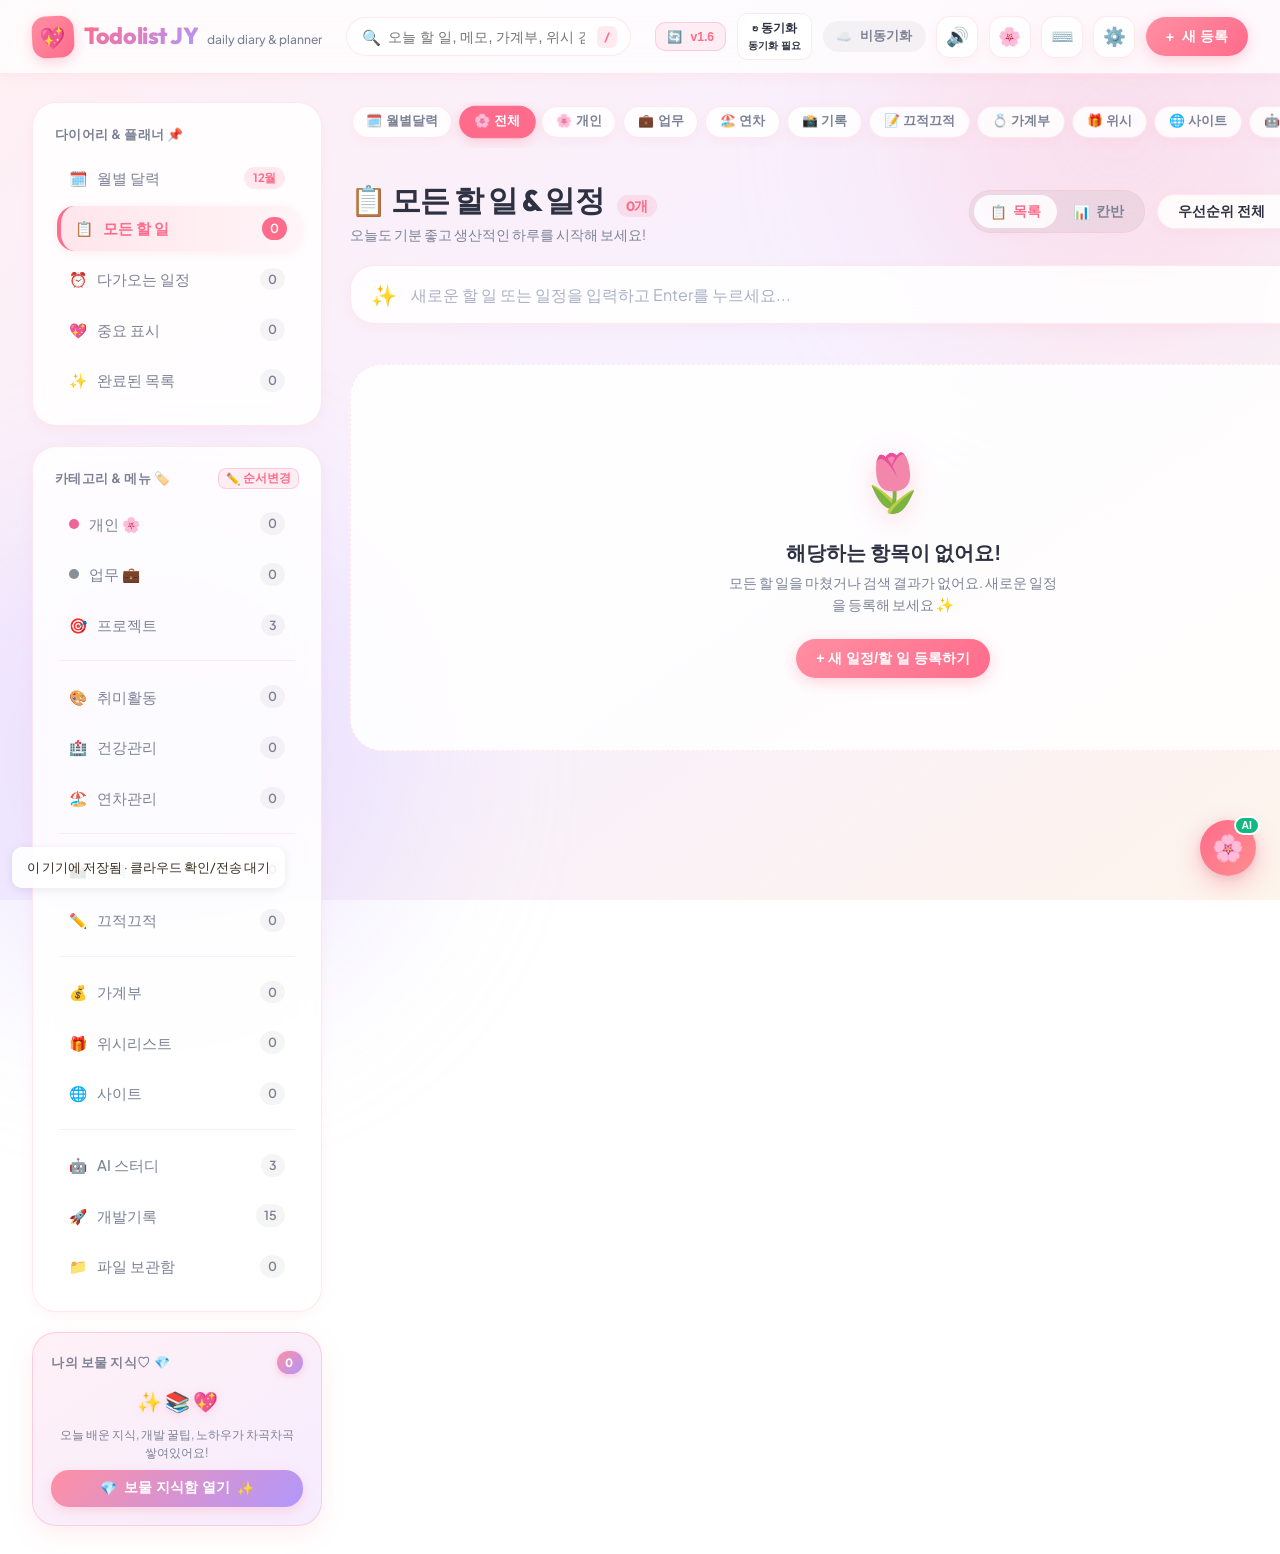
==== ToDoList.html @ dd7128df "feat: retain bounded private sync diagnostics" ====
<!DOCTYPE html>
<html lang="ko" data-theme="light">
<head>
  <meta charset="UTF-8">
  <meta name="viewport" content="width=device-width, initial-scale=1.0, maximum-scale=1.0, user-scalable=no, viewport-fit=cover">
  <meta name="apple-mobile-web-app-capable" content="yes">
  <meta name="apple-mobile-web-app-status-bar-style" content="default">
  <meta name="theme-color" content="#fff0f3">
  <!-- App Icons & PWA Manifest -->
  <link rel="manifest" href="manifest.json">
  <link rel="icon" type="image/svg+xml" href="favicon.svg">
  <link rel="apple-touch-icon" href="favicon.svg">
  <meta name="mobile-web-app-capable" content="yes">
  <meta name="description" content="Todolist JY - 아이폰 스타일의 아기자기하고 깔끔한 프리미엄 다이어리 플래너, 가계부, 위시리스트 & 끄적끄적 메모장">
  <title>Todolist JY 🌸 | 나만의 감성 다이어리 & 가계부 플래너</title>
  
  <!-- Cache Prevention Headers for Instant Mobile Updates -->
  <meta http-equiv="Cache-Control" content="no-cache, no-store, must-revalidate">
  <meta http-equiv="Pragma" content="no-cache">
  <meta http-equiv="Expires" content="0">

  <!-- CSS Stylesheets -->
  <link rel="stylesheet" href="css/style.css?v=20260916_mobile3">
  <link rel="stylesheet" href="css/animations.css?v=20260912_v152">

  <!-- Global Error Logger (스크립트 오류 실시간 화면 감지) -->
  <script>
    window.addEventListener('error', function(e) {
      if (!e || e.message === 'Script error.' || (!e.filename && !e.lineno)) return;
      console.error('Captured Script Error:', e);
      try {
        const box = document.getElementById('debug-error-banner') || (function() {
          const el = document.createElement('div');
          el.id = 'debug-error-banner';
          el.style.cssText = 'position:fixed; top:12px; left:50%; transform:translateX(-50%); background:#e03131; color:#fff; padding:12px 24px; border-radius:12px; z-index:999999; font-size:13px; font-weight:bold; box-shadow:0 8px 25px rgba(0,0,0,0.35); max-width:90vw; word-break:break-all; text-align:center; cursor:pointer;';
          (document.body || document.documentElement).appendChild(el);
          return el;
        })();
        const errMsg = (e.message || (e.error && e.error.message) || e.error || '스크립트 에러');
        const fileLine = (e.filename ? e.filename.split('/').pop() : '') + ':' + (e.lineno || 0);
        box.innerHTML = '⚠️ 스크립트 실행 오류: ' + errMsg + '<br><span style="font-size:11px; opacity:0.85;">(' + fileLine + ')</span>';
        box.onclick = function() {
          alert('에러 상세 정보:\n' + errMsg + '\n파일: ' + (e.filename || 'unknown') + '\n줄번호: ' + e.lineno + '\n스택:\n' + (e.error ? e.error.stack : 'No stack'));
        };
      } catch (err) {}
    });

    // Global Pre-loaded Navigation Handler Bridge
    window.selectCategoryFilter = function(filter, event) {
      if (event && typeof event.stopPropagation === 'function') event.stopPropagation();
      if (window._handleSelectFilter) {
        window._handleSelectFilter(filter);
      } else {
        window._pendingFilter = filter;
      }
    };
  </script>

  <!-- Canvas for Cute Confetti & Heart Particles -->
  <canvas id="confetti-canvas"></canvas>

  <div id="app-container">
    <!-- Top Navigation Header -->
    <header class="app-header">
      <div class="header-left">
        <a href="#" class="brand" title="Todolist JY - 클릭 시 모든 할 일로 이동">
          <div class="brand-icon">💖</div>
          <div>
            <span class="brand-name">Todolist JY</span>
            <span class="brand-tagline">daily diary & planner</span>
          </div>
        </a>
      </div>

      <div class="header-center">
        <div class="search-box">
          <span class="search-icon">🔍</span>
          <input type="text" id="search-input" class="search-input" placeholder="오늘 할 일, 메모, 가계부, 위시 검색... (단축키: /)" aria-label="검색창">
          <span class="search-badge">/</span>
        </div>
      </div>

      <div class="header-actions">
        <!-- Instant Reload Button for Mobile & PC Cache Refresh -->
        <button id="btn-force-reload" class="btn" style="padding: 0.42rem 0.7rem; font-size: 0.76rem; background: rgba(255, 107, 139, 0.1); color: var(--primary); font-weight: 800; cursor: pointer; border: 1px solid rgba(255, 107, 139, 0.25); border-radius: 10px;" title="최신 버전으로 즉시 새로고침 (v1.6)" onclick="window.location.reload(true);">
          <span>🔄</span>
          <span>v1.6</span>
        </button>

        <button type="button" id="btn-manual-sync" class="btn manual-sync-button" data-state="pending" aria-describedby="local-save-status" title="이 기기의 최신 저장 데이터를 Firebase에 동기화">
          <span>↻ 동기화</span>
          <span id="manual-sync-state" role="status" aria-live="polite">동기화 필요</span>
        </button>

        <!-- Cloud Sync Status Badge (동기화 / 비동기화) -->
        <button id="btn-cloud-status" class="btn" style="padding: 0.45rem 0.85rem; font-size: 0.8rem; background: rgba(0,0,0,0.04); color: var(--text-muted); cursor: pointer;" title="클라우드 동기화 설정" onclick="if(window.openCloudModal){window.openCloudModal();}else{const m=document.getElementById('cloud-modal');if(m){m.style.display='flex';m.style.opacity='1';m.style.visibility='visible';m.classList.add('active');}}">
          <span id="cloud-status-icon">☁️</span>
          <span id="cloud-status-text">비동기화</span>
        </button>
        <button id="btn-sound-toggle" class="btn-icon" title="효과음 켜기/끄기" aria-label="사운드 토글">
          <span class="icon">🔊</span>
        </button>
        <button id="btn-theme-toggle" class="btn-icon" title="테마 전환 (단축키: T)" aria-label="테마 전환">
          <span id="theme-toggle-icon" class="icon">🌸</span>
        </button>
        <button id="btn-shortcuts-modal" class="btn-icon" title="단축키 안내 (단축키: ?)" aria-label="단축키">
          <span class="icon">⌨️</span>
        </button>
        <button id="btn-settings-modal" class="btn-icon" title="백업 및 설정" aria-label="설정">
          <span class="icon">⚙️</span>
        </button>
        <button id="btn-open-task-modal" class="btn btn-primary" title="새로운 할 일 등록 (단축키: N)">
          <span>+</span>
          <span>새 등록</span>
        </button>
      </div>
    </header>

    <!-- Main Workspace Layout -->
    <div class="main-wrapper">
      <!-- Left Sidebar (Desktop View) -->
      <aside class="sidebar">
        <!-- Main Navigation Filters -->
        <div class="sidebar-card">
          <div class="sidebar-title">다이어리 & 플래너 📌</div>
          <ul class="nav-list" id="main-nav-list">
            <li class="nav-item nav-item-calendar" data-filter="calendar-month" id="nav-filter-calendar-month" onclick="window.selectCategoryFilter('calendar-month')" title="실시간 오늘 기준 월별 달력 (반차/휴가 개나리색 표시)">
              <div class="nav-item-left">
                <span>🗓️</span>
                <span>월별 달력</span>
              </div>
              <span class="nav-pill-badge">9월</span>
            </li>
            <li class="nav-item active" data-filter="all" id="nav-filter-all" onclick="window.selectCategoryFilter('all')">
              <div class="nav-item-left">
                <span>📋</span>
                <span>모든 할 일</span>
              </div>
              <span class="nav-count" id="nav-count-all">0</span>
            </li>
            <li class="nav-item" data-filter="upcoming" id="nav-filter-upcoming" onclick="window.selectCategoryFilter('upcoming')">
              <div class="nav-item-left">
                <span>⏰</span>
                <span>다가오는 일정</span>
              </div>
              <span class="nav-count" id="nav-count-upcoming">0</span>
            </li>
            <li class="nav-item" data-filter="pinned" id="nav-filter-pinned" onclick="window.selectCategoryFilter('pinned')">
              <div class="nav-item-left">
                <span>💖</span>
                <span>중요 표시</span>
              </div>
              <span class="nav-count" id="nav-count-pinned">0</span>
            </li>
            <li class="nav-item" data-filter="completed" id="nav-filter-completed" onclick="window.selectCategoryFilter('completed')">
              <div class="nav-item-left">
                <span>✨</span>
                <span>완료된 목록</span>
              </div>
              <span class="nav-count" id="nav-count-completed">0</span>
            </li>
          </ul>
        </div>

        <!-- Category & Feature Menu Navigation (Reorder Mode Support) -->
        <div class="sidebar-card">
          <div class="sidebar-title" style="display: flex; align-items: center; justify-content: space-between;">
            <span>카테고리 & 메뉴 🏷️</span>
            <button type="button" id="btn-toggle-reorder-menu" class="sidebar-reorder-btn" style="background: rgba(255, 107, 139, 0.1); color: var(--primary); border: 1px solid rgba(255, 107, 139, 0.25); border-radius: 8px; font-size: 0.72rem; font-weight: 800; padding: 2px 7px; cursor: pointer; display: flex; align-items: center; gap: 3px;" title="카테고리 메뉴 및 구분선 순서 변경">
              <span id="reorder-btn-icon">✏️</span>
              <span id="reorder-btn-text">순서변경</span>
            </button>
          </div>
          <ul class="nav-list" id="category-nav-list">
            <!-- Dynamically populated all categories, feature menus & dividers -->
          </ul>
        </div>

        <!-- My Treasure Vault (나의 보물 지식♡) -->
        <div class="sidebar-card treasure-card" id="sidebar-treasure-card" title="오늘 배운 지식 & 꿀팁 보물함 열기 ✨">
          <div class="sidebar-title" style="display: flex; align-items: center; justify-content: space-between;">
            <span>나의 보물 지식♡ 💎</span>
            <span class="treasure-count-badge" id="nav-count-treasure">5</span>
          </div>
          <div class="treasure-card-body">
            <div class="treasure-sparkle-icon">✨ 📚 💖</div>
            <p class="treasure-desc">오늘 배운 지식, 개발 꿀팁, 노하우가 차곡차곡 쌓여있어요!</p>
            <button type="button" class="btn-treasure-open" id="btn-open-treasure">
              <span>💎</span>
              <span>보물 지식함 열기</span>
              <span>✨</span>
            </button>
          </div>
        </div>

      </aside>

      <!-- Center Main Content Area -->
      <main class="content-area">
        
        <!-- SECTION 0: Locked Privacy Screen (Shown when not synced / logged out) -->
        <div id="locked-privacy-screen" class="locked-privacy-screen" style="display: none;">
          <div class="locked-icon-bubble">🔐</div>
          <h2 class="locked-title">Todolist JY 프라이버시 보호 중 🌸</h2>
          <p class="locked-desc">
            개인정보 및 보안을 위해 내용이 안전하게 잠겨 있습니다.<br>
            2단계 보안 로그인 시 내 모든 할 일, 달력, 끄적끄적 메모, 가계부, 위시리스트가 나타납니다.
          </p>
          <button type="button" id="btn-locked-login" class="locked-btn-login">
            🔐 2단계 보안 로그인하기 ✨
          </button>
        </div>

        <!-- Mobile Horizontal Scrollable Category Pills -->
        <div class="mobile-category-bar" id="mobile-category-bar">
          <button type="button" class="mobile-cat-pill" data-filter="calendar-month" onclick="window.selectCategoryFilter('calendar-month')">🗓️ 월별달력</button>
          <button type="button" class="mobile-cat-pill active" data-filter="all" onclick="window.selectCategoryFilter('all')">🌸 전체</button>
          <button type="button" class="mobile-cat-pill" data-filter="personal" onclick="window.selectCategoryFilter('personal')">🌸 개인</button>
          <button type="button" class="mobile-cat-pill" data-filter="work" onclick="window.selectCategoryFilter('work')">💼 업무</button>
          <button type="button" class="mobile-cat-pill" data-filter="vacation" onclick="window.selectCategoryFilter('vacation')">🏖️ 연차</button>
          <button type="button" class="mobile-cat-pill" data-filter="photos" onclick="window.selectCategoryFilter('photos')">📸 기록</button>
          <button type="button" class="mobile-cat-pill" data-filter="notes" onclick="window.selectCategoryFilter('notes')">📝 끄적끄적</button>
          <button type="button" class="mobile-cat-pill" data-filter="ledger" onclick="window.selectCategoryFilter('ledger')">💍 가계부</button>
          <button type="button" class="mobile-cat-pill" data-filter="wishlist" onclick="window.selectCategoryFilter('wishlist')">🎁 위시</button>
          <button type="button" class="mobile-cat-pill" data-filter="sites" onclick="window.selectCategoryFilter('sites')">🌐 사이트</button>
          <button type="button" class="mobile-cat-pill" data-filter="aistudy" onclick="window.selectCategoryFilter('aistudy')">🤖 AI 스터디</button>
          <button type="button" class="mobile-cat-pill" data-filter="pinned" onclick="window.selectCategoryFilter('pinned')">💖 중요</button>
        </div>

        <!-- ===================================================================
             LOCKED PRIVACY SCREEN (동기화 로그인 시에만 잠금 해제되는 비밀 화면)
             =================================================================== -->
        <div id="locked-privacy-screen" class="locked-screen-card" style="display: none;">
          <div class="locked-icon-bubble">🔒</div>
          <h2 class="locked-title">나만의 비밀 다이어리 & 플래너 🌸</h2>
          <p class="locked-desc">
            이 다이어리는 <strong>2단계 보안 실시간 동기화(로그인)</strong>로 안전하게 보호되고 있어요.<br>
            스마트폰과 PC 어디서든 나만의 아이디와 비밀번호로 로그인하여 잠금을 해제해 보세요 ✨
          </p>
          <button type="button" id="btn-locked-login" class="btn btn-primary locked-btn-login">
            <span>🔐</span>
            <span>동기화 로그인 / 잠금 해제 💖</span>
          </button>
        </div>

        <!-- ===================================================================
             SECTION 1: Normal Tasks View (List & Kanban)
             =================================================================== -->
        <div id="tasks-view-container" style="display: flex; flex-direction: column; gap: 1.25rem;">
          <!-- Top Title & Toolbar -->
          <div class="dashboard-header">
            <div class="view-heading">
              <h1 id="view-title">모든 할 일 🌸</h1>
              <p>오늘도 기분 좋고 생산적인 하루를 시작해 보세요!</p>
            </div>

            <div class="toolbar">
              <!-- iOS Segmented Control -->
              <div class="segmented-control" role="group" aria-label="보기 모드">
                <button id="btn-view-list" class="segmented-btn active" title="목록 뷰 (단축키: 1)">
                  <span>📋</span>
                  <span>목록</span>
                </button>
                <button id="btn-view-kanban" class="segmented-btn" title="칸반 보드 뷰 (단축키: 2)">
                  <span>📊</span>
                  <span>칸반</span>
                </button>
              </div>

              <!-- Priority Filter -->
              <select id="priority-filter-select" class="select-dropdown" aria-label="우선순위 필터">
                <option value="all">우선순위 전체</option>
                <option value="high">중요 ⭐</option>
                <option value="medium">보통 🌸</option>
              </select>

              <!-- Sorting Dropdown -->
              <select id="sort-select" class="select-dropdown" aria-label="정렬 기준">
                <option value="dueDate">마감일순</option>
                <option value="priority">우선순위순</option>
                <option value="createdAt">최신 등록순</option>
                <option value="title">가나다순</option>
              </select>
            </div>
          </div>

          <!-- Quick Add Task Bar -->
          <form id="quick-add-form" class="quick-add-card" onsubmit="return false;">
            <span class="quick-add-icon">✨</span>
            <input type="text" id="quick-add-input" class="quick-add-input" placeholder="새로운 할 일 또는 일정을 입력하고 Enter를 누르세요..." autocomplete="off">
            <button type="button" id="quick-add-submit-btn" class="quick-add-btn">
              추가
            </button>
          </form>

          <!-- Tasks List View Container -->
          <div id="tasks-list-container" class="tasks-container">
            <!-- Dynamically populated task cards -->
          </div>

          <!-- Kanban Board View Container -->
          <div id="kanban-board-container" class="kanban-board" style="display: none;">
            <div class="kanban-column" data-status="todo">
              <div class="kanban-column-header">
                <div class="kanban-column-title">
                  <span>⏳</span>
                  <span>할 일 (To Do)</span>
                </div>
                <span class="kanban-column-badge" id="badge-count-todo">0</span>
              </div>
              <div class="kanban-tasks-list" id="kanban-col-todo"></div>
            </div>

            <div class="kanban-column" data-status="in-progress">
              <div class="kanban-column-header">
                <div class="kanban-column-title">
                  <span>🎀</span>
                  <span>진행 중 (In Progress)</span>
                </div>
                <span class="kanban-column-badge" id="badge-count-inprogress">0</span>
              </div>
              <div class="kanban-tasks-list" id="kanban-col-inprogress"></div>
            </div>

            <div class="kanban-column" data-status="completed">
              <div class="kanban-column-header">
                <div class="kanban-column-title">
                  <span>💖</span>
                  <span>완료됨 (Done)</span>
                </div>
                <span class="kanban-column-badge" id="badge-count-completed">0</span>
              </div>
              <div class="kanban-tasks-list" id="kanban-col-completed"></div>
            </div>
          </div>

          <!-- Tasks Empty State -->
          <div id="empty-state" class="empty-state" style="display: none;">
            <div class="empty-state-icon">🌷</div>
            <h3>해당하는 항목이 없어요!</h3>
            <p>모든 할 일을 마쳤거나 검색 결과가 없어요. 새로운 일정을 등록해 보세요 ✨</p>
            <button class="btn btn-primary" onclick="document.getElementById('btn-open-task-modal').click()">
              + 새 일정/할 일 등록하기
            </button>
          </div>
        </div>

        <!-- ===================================================================
             SECTION 2: Monthly Calendar View (월별 달력)
             =================================================================== -->
        <div id="calendar-month-view-container" class="calendar-view-container" style="display: none; flex-direction: column; gap: 1.25rem;">
          <div class="dashboard-header">
            <div class="view-heading">
              <h1 id="month-cal-header-title">🗓️ 2026년 8월 달력 플래너</h1>
              <p>한 달간의 할 일, 일정 및 반차/휴가(개나리색 🌼)를 한눈에 확인하세요 🌸</p>
            </div>
            
            <div class="calendar-nav-controls">
              <button type="button" class="btn btn-cal-nav" id="btn-month-prev" title="이전 달">◀ 이전 달</button>
              <button type="button" class="btn btn-cal-today" id="btn-month-today" title="오늘 날짜(2026.08.25)로 이동">오늘 (2026.08.25)</button>
              <button type="button" class="btn btn-cal-nav" id="btn-month-next" title="다음 달">다음 달 ▶</button>
            </div>
          </div>

          <!-- Month Summary Stats Banner -->
          <div class="cal-month-stats-banner">
            <div class="cal-stat-item">
              <span class="cal-stat-label">이달의 총 일정/할일</span>
              <span class="cal-stat-num" id="cal-stat-total">0개</span>
            </div>
            <div class="cal-stat-item">
              <span class="cal-stat-label">달성 완료</span>
              <span class="cal-stat-num cal-stat-completed" id="cal-stat-completed">0개</span>
            </div>
            <div class="cal-stat-item">
              <span class="cal-stat-label">🌴 연차사용</span>
              <span class="cal-stat-num cal-stat-vacation" id="cal-stat-vacation" style="color: #f59f00;">0.0일</span>
            </div>
            <div class="cal-stat-item">
              <span class="cal-stat-label">이달의 달성률</span>
              <span class="cal-stat-num cal-stat-rate" id="cal-stat-rate">0%</span>
            </div>
          </div>

          <!-- Month Calendar Card (Fixed column width, ellipsis for overflow) -->
          <div class="calendar-card">
            <!-- Weekday Names Header -->
            <div class="cal-weekdays-grid">
              <div class="cal-weekday sun">일 (Sun)</div>
              <div class="cal-weekday">월 (Mon)</div>
              <div class="cal-weekday">화 (Tue)</div>
              <div class="cal-weekday">수 (Wed)</div>
              <div class="cal-weekday">목 (Thu)</div>
              <div class="cal-weekday">금 (Fri)</div>
              <div class="cal-weekday sat">토 (Sat)</div>
            </div>

            <!-- Month Days Grid -->
            <div class="cal-days-grid" id="month-days-grid">
              <!-- Dynamically populated day cells with fixed width -->
            </div>
          </div>

          <!-- Selected Day Detail View Panel -->
          <div class="cal-selected-day-panel" id="cal-selected-day-panel">
            <div class="cal-selected-header">
              <div class="cal-selected-title-group">
                <span class="cal-selected-badge">선택된 날짜</span>
                <h3 id="cal-selected-day-title">2026년 8월 25일 (화) 일정 목록</h3>
              </div>
              <button type="button" class="btn btn-primary" id="btn-cal-add-for-day" style="font-size: 0.82rem; padding: 0.45rem 1rem;">
                <span>+</span> 이 날짜에 새 일정/할 일 추가
              </button>
            </div>
            <div class="cal-selected-tasks-list" id="cal-selected-tasks-list">
              <!-- Dynamically populated task list for selected date -->
            </div>
          </div>
        </div>

        <!-- ===================================================================
             SECTION 3: Weekly Calendar View (가로형 슬림 주간 다이어리 플래너)
             =================================================================== -->
        <div id="calendar-week-view-container" class="calendar-view-container" style="display: none; flex-direction: column; gap: 1.25rem;">
          <div class="dashboard-header">
            <div class="view-heading">
              <h1 id="week-cal-header-title">📅 가로형 주간 다이어리 플래너</h1>
              <p>이번 주 7일간의 할 일과 일정을 가로형 타임라인으로 한눈에 쏙 확인하세요 ✨</p>
            </div>

            <div class="calendar-nav-controls">
              <button type="button" class="btn btn-cal-nav" id="btn-week-prev" title="이전 주">◀ 이전 주</button>
              <button type="button" class="btn btn-cal-today" id="btn-week-today" title="이번 주로 이동">이번 주 (오늘)</button>
              <button type="button" class="btn btn-cal-nav" id="btn-week-next" title="다음 주">다음 주 ▶</button>
            </div>
          </div>

          <!-- Weekly Horizontal Rows Container -->
          <div class="weekly-horizontal-container" id="weekly-board-grid">
            <!-- Dynamically populated 7 horizontal day rows -->
          </div>
        </div>

        <!-- ===================================================================
             SECTION 2.3: 🎯 프로젝트 & 인생 로드맵 (Life Projects & Milestones) View
             =================================================================== -->
        <div id="project-view-container" style="display: none; flex-direction: column; gap: 1.35rem;">
          <div class="dashboard-header">
            <div class="view-heading">
              <h1>🎯 인생 프로젝트 & 마일스톤 (Life Roadmap)</h1>
              <p>왕숙 아파트 입주, 시험관 준비 등 내 인생의 소중한 대형 프로젝트를 단계별로 실천하세요 🔑🌱✨</p>
            </div>
            <div style="display: flex; gap: 0.5rem; flex-wrap: wrap;">
              <button type="button" id="btn-open-add-project" class="btn btn-primary" style="padding: 0.55rem 1.15rem;">
                <span>+</span>
                <span>새 프로젝트 생성 🎯</span>
              </button>
            </div>
          </div>

          <!-- Project Select / Tabs Bar -->
          <div class="project-tabs-bar" id="project-tabs-container">
            <!-- Dynamically rendered project tabs (왕숙 아파트 입주, 시험관 준비 등) -->
          </div>

          <!-- Active Project Main Roadmap Dashboard -->
          <div id="project-detail-dashboard">
            <!-- Dynamically rendered: Project Banner, Progress Bar, D-Day, and Milestones Roadmap -->
          </div>

          <!-- Empty State -->
          <div id="project-empty-state" class="empty-state" style="display: none;">
            <div class="empty-state-icon">🎯</div>
            <h3>등록된 프로젝트가 아직 없어요</h3>
            <p>내 집 마련, 시험관 아기, 커리어 목표 등 가슴 뛰는 큰 계획을 프로젝트로 등록해 보세요 ✨</p>
            <button type="button" class="btn btn-primary" id="btn-empty-add-project">
              + 첫 프로젝트 시작하기
            </button>
          </div>
        </div>

        <!-- ===================================================================
             SECTION 2.5: 🎨 취미활동 (Hobby & Life Activity Journal) View
             =================================================================== -->
        <div id="hobby-view-container" style="display: none; flex-direction: column; gap: 1.35rem;">
          <div class="dashboard-header">
            <div class="view-heading">
              <h1>🎨 취미활동 (Hobby & Activity Journal)</h1>
              <p>운동, 피아노, 그림, 독서 등 나의 소중한 취미와 열정의 기록을 남겨보세요 🏃🎹🎨</p>
            </div>
            <div style="display: flex; gap: 0.5rem; flex-wrap: wrap;">
              <button type="button" id="btn-open-add-hobby-folder" class="btn" style="background: rgba(0,0,0,0.05); color: var(--text-main); font-size: 0.82rem; padding: 0.5rem 0.85rem;" title="새 취미 폴더 추가">
                <span>📁 + 새 폴더 추가</span>
              </button>
              <button type="button" id="btn-open-add-hobby-note" class="btn btn-primary" style="padding: 0.55rem 1.15rem;">
                <span>+</span>
                <span>취미 기록 작성 💖</span>
              </button>
            </div>
          </div>

          <!-- Hobby Folders Tabs Bar -->
          <div class="hobby-folders-bar" style="display: flex; gap: 0.4rem; overflow-x: auto; padding: 0.4rem 0.2rem; -webkit-overflow-scrolling: touch; scrollbar-width: none;" id="hobby-folder-tabs">
            <!-- Dynamically rendered folder tabs (전체보기, 운동, 피아노, 그림, 독서 등...) -->
          </div>

          <!-- Hobby Summary Info Bar -->
          <div id="hobby-summary-bar" style="background: linear-gradient(135deg, rgba(255, 107, 139, 0.08), rgba(255, 159, 67, 0.08)); border: 1px solid rgba(255, 107, 139, 0.2); border-radius: 12px; padding: 0.65rem 1rem; display: flex; align-items: center; justify-content: space-between; flex-wrap: wrap; gap: 0.5rem;">
            <div style="display: flex; align-items: center; gap: 0.5rem;">
              <span id="hobby-cur-folder-badge" style="font-size: 0.82rem; font-weight: 800; color: #fff; background: var(--primary); padding: 3px 9px; border-radius: 6px;">전체보기</span>
              <span id="hobby-cur-folder-desc" style="font-size: 0.85rem; font-weight: 700; color: var(--text-main);">총 0개의 취미 기록 일지가 보관 중입니다.</span>
            </div>
            <span id="hobby-notes-count-badge" style="font-size: 0.78rem; color: var(--text-muted); font-weight: 700;">총 0건</span>
          </div>

          <!-- Large Hobby Notes Grid -->
          <div class="hobby-notes-grid" id="hobby-notes-grid-container">
            <!-- Dynamically populated large hobby note cards -->
          </div>

          <!-- Hobby Empty State -->
          <div id="hobby-empty-state" class="empty-state" style="display: none; padding: 3rem 1rem;">
            <div class="empty-state-icon">🎨</div>
            <h3>아직 작성된 취미 활동 기록이 없어요</h3>
            <p>오늘의 운동 루틴, 피아노 연습곡, 완성한 그림, 읽은 책 등 멋진 기록을 남겨보세요 💖</p>
            <button type="button" class="btn btn-primary" id="btn-hobby-empty-add">+ 첫 취미 기록 작성하기 💖</button>
          </div>
        </div>

        <!-- ===================================================================
             SECTION 2.8: 🏥 건강관리 (Health Manager & Folder Notes) View
             =================================================================== -->
        <div id="health-view-container" style="display: none; flex-direction: column; gap: 1.35rem;">
          <div class="dashboard-header">
            <div class="view-heading">
              <h1>🏥 건강관리 (Health Manager)</h1>
              <p>산부인과, 치아, 수술계획 등 소중한 건강 기록과 진료 메모를 꼼꼼하게 관리하세요 🩺💖</p>
            </div>
            <div style="display: flex; gap: 0.5rem; flex-wrap: wrap;">
              <button type="button" id="btn-open-add-health-folder" class="btn" style="background: rgba(0,0,0,0.05); color: var(--text-main); font-size: 0.82rem; padding: 0.5rem 0.85rem;" title="새 폴더(카테고리) 추가">
                <span>📁 + 새 폴더 추가</span>
              </button>
              <button type="button" id="btn-open-add-health-note" class="btn btn-primary" style="padding: 0.55rem 1.15rem;">
                <span>+</span>
                <span>건강 메모 작성 💖</span>
              </button>
            </div>
          </div>

          <!-- Health Folders Tabs Bar -->
          <div class="health-folders-bar" style="display: flex; gap: 0.4rem; overflow-x: auto; padding: 0.4rem 0.2rem; -webkit-overflow-scrolling: touch; scrollbar-width: none;" id="health-folder-tabs">
            <!-- Dynamically rendered folder tabs (전체보기, 산부인과, 치아, 수술계획, 기타...) -->
          </div>

          <!-- Health Summary Info Bar -->
          <div id="health-summary-bar" style="background: linear-gradient(135deg, rgba(255, 107, 139, 0.08), rgba(112, 72, 232, 0.08)); border: 1px solid rgba(255, 107, 139, 0.2); border-radius: 12px; padding: 0.65rem 1rem; display: flex; align-items: center; justify-content: space-between; flex-wrap: wrap; gap: 0.5rem;">
            <div style="display: flex; align-items: center; gap: 0.5rem;">
              <span id="health-cur-folder-badge" style="font-size: 0.82rem; font-weight: 800; color: #fff; background: var(--primary); padding: 3px 9px; border-radius: 6px;">전체보기</span>
              <span id="health-cur-folder-desc" style="font-size: 0.85rem; font-weight: 700; color: var(--text-main);">총 0개의 건강 기록 메모가 보관 중입니다.</span>
            </div>
            <span id="health-notes-count-badge" style="font-size: 0.78rem; color: var(--text-muted); font-weight: 700;">총 0건</span>
          </div>

          <!-- Large Health Notes Grid -->
          <div class="health-notes-grid" id="health-notes-grid-container">
            <!-- Dynamically populated large health note cards -->
          </div>

          <!-- Health Empty State -->
          <div id="health-empty-state" class="empty-state" style="display: none; padding: 3rem 1rem;">
            <div class="empty-state-icon">🏥</div>
            <h3>아직 작성된 건강 메모가 없어요</h3>
            <p>산부인과 검진, 치과 진료, 수술 계획 등 소중한 건강 메모를 등록해 보세요 💖</p>
            <button type="button" class="btn btn-primary" id="btn-health-empty-add">+ 첫 건강 메모 작성하기 💖</button>
          </div>
        </div>

        <!-- ===================================================================
             SECTION 3.0: 🏖️ 연차관리 (Vacation Manager) View
             =================================================================== -->
        <div id="vacation-view-container" style="display: none; flex-direction: column; gap: 1.35rem;">
          <div class="dashboard-header">
            <div class="view-heading">
              <h1>🏖️ 연차관리 (Vacation Manager)</h1>
              <p>회사에서 발생한 연차와 사용한 반차/연차를 체계적으로 관리하세요 🌸</p>
            </div>
            <div style="display: flex; gap: 0.5rem;">
              <button type="button" id="btn-open-set-total-vacation" class="btn" style="background: rgba(0,0,0,0.05); color: var(--text-main); font-size: 0.82rem; padding: 0.5rem 0.85rem;" title="총 발생 연차 일수 설정">
                <span>⚙️ 총 연차 설정</span>
              </button>
              <button type="button" id="btn-open-add-vacation-modal" class="btn btn-primary" style="padding: 0.55rem 1.15rem;">
                <span>+</span>
                <span>연차/반차 등록 💖</span>
              </button>
            </div>
          </div>

          <!-- Vacation Dashboard Hero Card -->
          <div class="vacation-hero-card">
            <div style="display: flex; justify-content: space-between; align-items: center;">
              <h3 style="margin: 0; font-size: 1.1rem; font-weight: 800; color: var(--text-main); display: flex; align-items: center; gap: 0.4rem;">
                <span>🌴 나의 2026년 연차 사용 현황</span>
              </h3>
              <span id="vacation-year-badge" style="font-size: 0.76rem; font-weight: 800; color: var(--primary); background: rgba(255,107,139,0.12); padding: 3px 8px; border-radius: 6px;">2026 기준</span>
            </div>

            <div class="vacation-stats-grid" style="grid-template-columns: repeat(auto-fit, minmax(130px, 1fr));">
              <div class="vacation-stat-box clickable-vstat-box active" data-vtype-filter="all" title="클릭하여 전체 연차/휴가 내역 보기">
                <div class="vacation-stat-title">
                  <span>총 발생 연차</span>
                  <span>🎯</span>
                </div>
                <div class="vacation-stat-num highlight-primary" id="vacation-stat-total">15.0<span style="font-size: 0.95rem; font-weight: 700; color: var(--text-muted); margin-left: 2px;">일</span></div>
              </div>

              <div class="vacation-stat-box clickable-vstat-box" data-vtype-filter="used" title="클릭하여 사용한 연차/반차 내역만 보기">
                <div class="vacation-stat-title">
                  <span>사용한 연차</span>
                  <span>🌿</span>
                </div>
                <div class="vacation-stat-num highlight-used" id="vacation-stat-used">0.0<span style="font-size: 0.95rem; font-weight: 700; color: var(--text-muted); margin-left: 2px;">일</span></div>
              </div>

              <div class="vacation-stat-box clickable-vstat-box" data-vtype-filter="remain" title="남은 연차 일수">
                <div class="vacation-stat-title">
                  <span>남은 연차 (잔여)</span>
                  <span>🌸</span>
                </div>
                <div class="vacation-stat-num highlight-remain" id="vacation-stat-remain">15.0<span style="font-size: 0.95rem; font-weight: 700; color: var(--text-muted); margin-left: 2px;">일</span></div>
              </div>

              <div class="vacation-stat-box clickable-vstat-box" data-vtype-filter="holiday" style="background: rgba(32, 201, 151, 0.08); border-color: rgba(32, 201, 151, 0.25);" title="클릭하여 휴가 내역만 보기">
                <div class="vacation-stat-title">
                  <span style="color: #0ca678; font-weight: 800;">휴가 사용 (별도)</span>
                  <span>🏖️</span>
                </div>
                <div class="vacation-stat-num" id="vacation-stat-holiday" style="color: #0ca678;">0<span style="font-size: 0.95rem; font-weight: 700; color: var(--text-muted); margin-left: 2px;">건</span></div>
              </div>
            </div>

            <!-- Vacation Progress Gauge Bar -->
            <div class="vacation-progress-container">
              <div style="display: flex; justify-content: space-between; font-size: 0.8rem; font-weight: 700; color: var(--text-main);">
                <span>연차 소진율</span>
                <span id="vacation-progress-text" style="color: var(--primary);">0% 사용 완료</span>
              </div>
              <div class="vacation-progress-bar-track">
                <div class="vacation-progress-bar-fill" id="vacation-progress-bar" style="width: 0%;"></div>
              </div>
            </div>
          </div>

          <!-- Vacation Timeline / History List (with Year & Month Filters) -->
          <div class="vacation-timeline-section">
            <div style="display: flex; justify-content: space-between; align-items: center; margin-top: 0.5rem; flex-wrap: wrap; gap: 0.5rem;">
              <h3 style="margin: 0; font-size: 1.05rem; font-weight: 800; color: var(--text-main); display: flex; align-items: center; gap: 0.4rem;">
                <span>📅 연차 / 반차 / 휴가 사용 내역</span>
              </h3>
              
              <!-- Year Filter Dropdown -->
              <div style="display: flex; align-items: center; gap: 0.4rem;">
                <label for="vacation-filter-year" style="font-size: 0.78rem; font-weight: 700; color: var(--text-muted);">년도:</label>
                <select id="vacation-filter-year" class="form-select" style="padding: 0.35rem 0.65rem; font-size: 0.8rem; border-radius: 8px; width: auto; font-weight: 700;">
                  <option value="all">전체 년도</option>
                  <option value="2026" selected>2026년</option>
                  <option value="2025">2025년</option>
                </select>
                <span id="vacation-history-count" style="font-size: 0.8rem; color: var(--text-muted); margin-left: 0.4rem;">총 0건 (0.0일)</span>
              </div>
            </div>

            <!-- Month Filter Pill Tabs -->
            <div class="vacation-month-tabs-bar" style="display: flex; gap: 0.35rem; overflow-x: auto; padding: 0.4rem 0.2rem; margin-top: 0.35rem; -webkit-overflow-scrolling: touch; scrollbar-width: none;" id="vacation-month-pills">
              <button type="button" class="vac-m-pill active" data-v-month="all">전체</button>
              <button type="button" class="vac-m-pill" data-v-month="1">1월</button>
              <button type="button" class="vac-m-pill" data-v-month="2">2월</button>
              <button type="button" class="vac-m-pill" data-v-month="3">3월</button>
              <button type="button" class="vac-m-pill" data-v-month="4">4월</button>
              <button type="button" class="vac-m-pill" data-v-month="5">5월</button>
              <button type="button" class="vac-m-pill" data-v-month="6">6월</button>
              <button type="button" class="vac-m-pill" data-v-month="7">7월</button>
              <button type="button" class="vac-m-pill" data-v-month="8">8월</button>
              <button type="button" class="vac-m-pill" data-v-month="9">9월</button>
              <button type="button" class="vac-m-pill" data-v-month="10">10월</button>
              <button type="button" class="vac-m-pill" data-v-month="11">11월</button>
              <button type="button" class="vac-m-pill" data-v-month="12">12월</button>
            </div>

            <!-- Month / Period Realtime Usage Summary Banner -->
            <div id="vacation-month-summary-bar" style="background: linear-gradient(135deg, rgba(255, 107, 139, 0.08), rgba(255, 192, 203, 0.12)); border: 1px solid rgba(255, 107, 139, 0.22); border-radius: 10px; padding: 0.55rem 0.85rem; font-size: 0.84rem; font-weight: 800; color: var(--primary); display: flex; align-items: center; justify-content: space-between; margin-top: 0.45rem; flex-wrap: wrap; gap: 0.35rem;">
              <div style="display: flex; align-items: center; gap: 0.4rem;">
                <span id="vac-summary-period-title">🌸 8월 사용 현황:</span>
                <span id="vac-summary-details" style="color: var(--text-main); font-weight: 700;">총 연차 0.0일 사용 / 휴가 0개 사용</span>
              </div>
              <span id="vac-summary-badge" style="font-size: 0.76rem; background: var(--primary); color: #fff; padding: 2px 7px; border-radius: var(--radius-full);">총 0건</span>
            </div>

            <div id="vacation-history-list" style="display: flex; flex-direction: column; gap: 0.75rem; margin-top: 0.5rem;">
              <!-- Dynamically populated vacation item cards -->
            </div>

            <div id="vacation-empty-state" class="empty-state" style="display: none; padding: 2.5rem 1rem;">
              <div class="empty-state-icon">🏖️</div>
              <h3>해당 기간에 등록된 연차/휴가 내역이 없어요</h3>
              <p>연차, 반차 또는 휴가를 사용하셨다면 '+ 연차/반차 등록' 버튼을 눌러 기록해 보세요 🌸</p>
            </div>
          </div>
        </div>

        <!-- ===================================================================
             SECTION 3.5: 기록 (Polaroid Photo Gallery) View
             =================================================================== -->
        <div id="photos-view-container" style="display: none; flex-direction: column; gap: 1.25rem;">
          <div class="photos-header-row">
            <div class="photos-title-group">
              <h1 class="photos-main-title">📸 기록</h1>
              <span class="photos-count-badge">총 <strong id="photos-count-total">0</strong>장</span>
            </div>
            <button type="button" id="btn-open-add-photo-modal" class="btn btn-primary" style="padding: 0.55rem 1.15rem;">
              <span>+</span>
              <span>기록 남기기</span>
            </button>
          </div>

          <!-- Polaroid Photos Grid -->
          <div class="photos-grid" id="photos-grid-container">
            <!-- Dynamically populated polaroid cards -->
          </div>

          <!-- Photos Empty State -->
          <div id="photos-empty-state" class="empty-state" style="display: none;">
            <div class="empty-state-icon">📸</div>
            <h3>아직 등록된 기록 사진이 없어요</h3>
            <p>소중한 순간, 일상의 사진과 감성 메모를 폴라로이드처럼 예쁘게 남겨보세요 💖</p>
            <button type="button" class="btn btn-primary" id="btn-photos-empty-add">+ 첫 기록 사진 등록하기</button>
          </div>
        </div>

        <!-- ===================================================================
             SECTION 4: 끄적끄적 (Quick Notes / Memo) View (그레이 색상 추가)
             =================================================================== -->
        <div id="notes-view-container" style="display: none; flex-direction: column; gap: 1.25rem;">
          <div class="dashboard-header">
            <div class="view-heading">
              <h1>✏️ 끄적끄적 (Quick Notes)</h1>
              <p>순간 떠오른 아이디어, 생각, 낙서, 중요한 메모를 편하게 적어보세요 📝✨</p>
            </div>
            <div style="font-size: 0.85rem; color: var(--text-muted);">
              총 <strong id="notes-count-total" style="color: var(--primary);">0</strong>개의 메모
            </div>
          </div>

          <!-- Quick Note Add Card -->
          <form id="quick-note-form" class="note-composer-card" onsubmit="return false;">
            <div class="note-composer-top">
              <textarea id="note-composer-input" class="note-composer-textarea" placeholder="여기에 가볍게 생각을 끄적여보세요... (단축키: 엔터로 줄바꿈)" rows="3" required></textarea>
            </div>
            <div class="note-composer-bottom">
              <!-- Color Palette Picker (핑크, 옐로우, 민트, 라벤더, 스카이, 그레이) -->
              <div class="note-color-picker" id="note-color-picker" title="메모지 색상 선택">
                <label class="color-dot-label">
                  <input type="radio" name="note-color" value="pink" checked>
                  <span class="color-dot dot-pink" title="체리 핑크"></span>
                </label>
                <label class="color-dot-label">
                  <input type="radio" name="note-color" value="yellow">
                  <span class="color-dot dot-yellow" title="레몬 옐로우"></span>
                </label>
                <label class="color-dot-label">
                  <input type="radio" name="note-color" value="mint">
                  <span class="color-dot dot-mint" title="파스텔 민트"></span>
                </label>
                <label class="color-dot-label">
                  <input type="radio" name="note-color" value="lavender">
                  <span class="color-dot dot-lavender" title="라벤더 퍼플"></span>
                </label>
                <label class="color-dot-label">
                  <input type="radio" name="note-color" value="sky">
                  <span class="color-dot dot-sky" title="스카이 블루"></span>
                </label>
                <label class="color-dot-label">
                  <input type="radio" name="note-color" value="gray">
                  <span class="color-dot dot-gray" title="모던 쿨 그레이"></span>
                </label>
              </div>

              <button type="button" id="btn-add-note" class="btn btn-primary" style="padding: 0.5rem 1.25rem; font-size: 0.85rem;">
                <span>✏️</span>
                <span>끄적이기</span>
              </button>
            </div>
          </form>

          <!-- Notes Sticky Grid -->
          <div class="notes-grid" id="notes-grid-container">
            <!-- Dynamically populated sticky note cards -->
          </div>

          <!-- Notes Empty State -->
          <div id="notes-empty-state" class="empty-state" style="display: none;">
            <div class="empty-state-icon">📝</div>
            <h3>아직 끄적여둔 메모가 없어요</h3>
            <p>위 입력창에 간단한 생각이나 기억하고 싶은 메모를 적어보세요 ✨</p>
          </div>
        </div>

        <!-- ===================================================================
             SECTION 5: Household Ledger & Subscription Hub (2026년 신혼 가계부 & 구독관리)
             =================================================================== -->
        <div id="ledger-view-container" style="display: none; flex-direction: column; gap: 1.35rem;">
          <div class="dashboard-header">
            <div class="view-heading">
              <h1>💍 2026년 신혼 가계부 & 구독 관리</h1>
              <p>신혼 가계부 엑셀 결산과 매월 나가는 정기 구독을 한곳에서 똑똑하게 비교·관리하세요 💖</p>
            </div>
            <div style="display: flex; align-items: center; gap: 0.5rem; flex-wrap: wrap;">
              <button type="button" id="btn-open-ledger-upload" class="btn btn-primary">
                <span>+</span>
                <span>신혼 가계부 등록</span>
              </button>
              <button type="button" id="btn-open-subscription-modal" class="btn btn-primary" style="display: none;">
                <span>+</span>
                <span>새 구독 추가</span>
              </button>
            </div>
          </div>

          <!-- Ledger Subtabs Bar (가계부 / 구독관리 2-Way) -->
          <div class="ledger-subtabs-bar">
            <button type="button" class="ledger-subtab-btn active" data-ledger-subtab="budget">
              <span class="subtab-icon">💍</span>
              <span class="subtab-label">2026 신혼 가계부</span>
            </button>
            <button type="button" class="ledger-subtab-btn" data-ledger-subtab="subscriptions">
              <span class="subtab-icon">🔄</span>
              <span class="subtab-label">구독 관리</span>
              <span class="subtab-badge" id="subtab-subs-count-badge">4</span>
            </button>
          </div>

          <!-- TAB 1: 💍 2026 신혼 가계부 (엑셀 분석 & 통계) -->
          <div id="ledger-tab-budget" style="display: flex; flex-direction: column; gap: 1.35rem;">
            <p id="ledger-month-data-status" class="ledger-month-data-status" role="status" hidden></p>
            <!-- Honeymoon 4 Core Stats Cards -->
            <div class="ledger-stats-banner">
              <!-- [박스 1] N월 수입 -->
              <div class="ledger-stat-card ledger-stat-income">
                <div class="stat-card-header">
                  <span class="stat-card-title" id="stat-title-income">💵 6월 수입</span>
                  <span class="stat-card-total" id="stat-val-income-total">0원</span>
                </div>
                <div class="stat-card-list">
                  <div class="stat-card-row">
                    <span class="stat-row-label">영호 월급</span>
                    <span class="stat-row-val" id="stat-val-income-salary-yh">0원</span>
                  </div>
                  <div class="stat-card-row">
                    <span class="stat-row-label">진영 월급</span>
                    <span class="stat-row-val" id="stat-val-income-salary-jy">0원</span>
                  </div>
                  <div class="stat-card-row">
                    <span class="stat-row-label">부수입</span>
                    <span class="stat-row-val" id="stat-val-income-extra">0원</span>
                  </div>
                </div>
              </div>

              <!-- [박스 2] N월 지출 -->
              <div class="ledger-stat-card ledger-stat-expense">
                <div class="stat-card-header">
                  <span class="stat-card-title" id="stat-title-expense">💳 6월 지출</span>
                  <span class="stat-card-total" id="stat-val-expense-total">0원</span>
                </div>
                <div class="stat-card-list">
                  <div class="stat-card-row">
                    <span class="stat-row-label">고정지출</span>
                    <span class="stat-row-val" id="stat-val-expense-fixed">0원</span>
                  </div>
                  <div class="stat-card-row">
                    <span class="stat-row-label">변동지출</span>
                    <span class="stat-row-val" id="stat-val-expense-variable">0원</span>
                  </div>
                  <div class="stat-card-row">
                    <span class="stat-row-label">기타</span>
                    <span class="stat-row-val" id="stat-val-expense-etc">0원</span>
                  </div>
                </div>
              </div>

              <!-- [박스 3] N월 저축 -->
              <div class="ledger-stat-card ledger-stat-savings">
                <div class="stat-card-header">
                  <span class="stat-card-title" id="stat-title-savings">🏦 6월 저축</span>
                  <span class="stat-card-total" id="stat-val-savings-total">0원</span>
                </div>
                <div class="stat-card-list">
                  <div class="stat-card-row">
                    <span class="stat-row-label">청약</span>
                    <span class="stat-row-val" id="stat-val-savings-cheongyak">0원</span>
                  </div>
                  <div class="stat-card-row">
                    <span class="stat-row-label">적금</span>
                    <span class="stat-row-val" id="stat-val-savings-installment">0원</span>
                  </div>
                  <div class="stat-card-row">
                    <span class="stat-row-label">주식 외</span>
                    <span class="stat-row-val" id="stat-val-savings-stock">0원</span>
                  </div>
                </div>
              </div>

              <!-- [박스 4] N월 남은돈(기타) -->
              <div class="ledger-stat-card ledger-stat-remaining">
                <div class="stat-card-header">
                  <span class="stat-card-title" id="stat-title-remaining">💰 6월 남은돈(기타)</span>
                </div>
                <div class="stat-remaining-values" style="display:flex; flex-direction:column; justify-content:center; align-items:center; flex:1; padding:0.25rem 0;">
                  <span class="stat-card-total" id="stat-val-remaining-total" style="font-size:1.35rem; font-weight:800;">0원</span>
                  <span style="font-size:0.72rem; color:var(--text-muted); margin-top:0.25rem; white-space:nowrap;" id="stat-sub-remaining-desc">수입 - 지출 - 저축</span>
                </div>
              </div>
            </div>

            <!-- Monthly Expense Stacked Bar Chart Card -->
            <div class="ledger-chart-card">
              <div class="ledger-chart-header">
                <div style="display: flex; align-items: center; gap: 0.5rem;">
                  <span style="font-size: 1.2rem;">📊</span>
                  <h3 style="font-size: 1.05rem; font-weight: 800; margin: 0;">2026년 월별 지출 비교 (고정지출 vs 변동지출 vs 월급)</h3>
                </div>
                <div class="ledger-legend">
                  <span class="legend-item"><span class="legend-dot dot-fixed"></span> 고정지출</span>
                  <span class="legend-item"><span class="legend-dot dot-variable"></span> 변동지출</span>
                  <span class="legend-item"><span class="legend-dot dot-income"></span> 월급(수입)</span>
                </div>
              </div>
              
              <div class="ledger-bar-chart" id="ledger-bar-chart-container">
                <!-- Dynamically populated 12-month stacked expense bars -->
              </div>
            </div>

            <!-- Monthly Detail Breakdown Section (A열 구분 & B열 항목 목록) -->
            <div class="ledger-breakdown-card">
              <div class="ledger-breakdown-header">
                <div style="display: flex; align-items: center; gap: 0.6rem;">
                  <span>📖</span>
                  <h3 style="margin: 0; font-size: 1.05rem; font-weight: 800;" id="breakdown-month-title">2026년 7월 신혼 가계부 상세 내역</h3>
                </div>
                
                <!-- Month Selector Tabs -->
                <div class="ledger-month-tabs" id="ledger-month-selector-tabs">
                  <button type="button" class="l-m-tab" data-l-month="1">1월</button>
                  <button type="button" class="l-m-tab" data-l-month="2">2월</button>
                  <button type="button" class="l-m-tab" data-l-month="3">3월</button>
                  <button type="button" class="l-m-tab" data-l-month="4">4월</button>
                  <button type="button" class="l-m-tab" data-l-month="5">5월</button>
                  <button type="button" class="l-m-tab" data-l-month="6">6월</button>
                  <button type="button" class="l-m-tab active" data-l-month="7">7월</button>
                  <button type="button" class="l-m-tab" data-l-month="8">8월</button>
                  <button type="button" class="l-m-tab" data-l-month="9">9월</button>
                  <button type="button" class="l-m-tab" data-l-month="10">10월</button>
                  <button type="button" class="l-m-tab" data-l-month="11">11월</button>
                  <button type="button" class="l-m-tab" data-l-month="12">12월</button>
                </div>
              </div>

              <!-- 3-Column Breakdown Tables (수입 / 고정지출 / 변동지출) -->
              <div class="ledger-columns-grid">
                <!-- Column 1: Income (월급) -->
                <div class="ledger-col-box col-income">
                  <div class="ledger-col-header">
                    <span class="col-icon">💰</span>
                    <span class="col-title">수입 (월급)</span>
                    <span class="col-total" id="col-total-income">5,200,000원</span>
                  </div>
                  <div class="ledger-items-list" id="list-items-income"></div>
                </div>

                <!-- Column 2: Fixed Expenses (고정지출 계) -->
                <div class="ledger-col-box col-fixed">
                  <div class="ledger-col-header">
                    <span class="col-icon">🔒</span>
                    <span class="col-title">고정지출 계</span>
                    <span class="col-total" id="col-total-fixed">1,650,000원</span>
                  </div>
                  <div class="ledger-items-list" id="list-items-fixed"></div>
                </div>

                <!-- Column 3: Variable Expenses (변동지출 계) -->
                <div class="ledger-col-box col-variable">
                  <div class="ledger-col-header">
                    <span class="col-icon">🛍️</span>
                    <span class="col-title">변동지출 계</span>
                    <span class="col-total" id="col-total-variable">1,810,000원</span>
                  </div>
                  <div class="ledger-items-list" id="list-items-variable"></div>
                </div>
              </div>
            </div>


            <!-- Stored Ledger Files Section (사용자 요청으로 숨김) -->
            <div id="stored-ledger-files-section" style="display: none;">
              <div style="display: flex; align-items: center; justify-content: space-between; margin-bottom: 0.75rem;">
                <h3 style="font-size: 1rem; font-weight: 800; color: var(--text-main); margin: 0;">📁 보관된 신혼 가계부 파일 목록</h3>
                <span style="font-size: 0.8rem; color: var(--text-muted);">총 <strong id="ledger-files-count" style="color: var(--primary);">0</strong>개 보관 중</span>
              </div>

              <div class="files-grid" id="ledger-files-grid">
                <!-- Dynamically populated stored ledger excel files -->
              </div>

              <div id="ledger-empty-state" class="empty-state" style="display: none; padding: 2rem 1rem;">
                <div class="empty-state-icon">💰</div>
                <h3>보관된 가계부 엑셀 파일이 없어요</h3>
                <p>매월 작성하시는 신혼 가계부 엑셀 파일을 업로드해 두면 언제든 다운로드하고 월별 지출을 비교할 수 있어요 ✨</p>
              </div>
            </div>

            <!-- =====================================================
                 [NEW] 거래내역서 자동 분류 섹션 (Bank Statement Analyzer)
                 ===================================================== -->
            <div id="bank-analyzer-section" style="margin-top: 1.5rem;">
              <div style="display:flex; align-items:center; gap:0.5rem; margin-bottom:1rem; padding-top:1rem; border-top: 1.5px solid var(--border-light, #f0e6ea);">
                <span style="font-size:1.1rem;">📄</span>
                <h3 style="font-size:1rem; font-weight:800; color:var(--text-main); margin:0;">거래내역서 자동 분류</h3>
                <span style="font-size:0.78rem; color:var(--text-muted); margin-left:auto;">국민 · 신한 · 우리은행 PDF · HTML · 엑셀 지원</span>
              </div>

              <!-- 처리 상태 메시지 -->
              <div id="bank-process-status" style="display:none; padding:0.75rem 1rem; border-radius:12px; font-size:0.84rem; font-weight:600; margin-bottom:1rem;"></div>


              <!-- 월별 거래내역 카드 그리드 -->
              <div id="bank-monthly-grid" style="display:flex; flex-direction:column; gap:1rem;">
                <!-- JS로 동적 생성: 각 월별 카드 -->
              </div>

              <!-- 매칭 룰 현황 배너 -->
              <div id="bank-rules-banner" style="display:none; background:rgba(112,72,232,0.07); border:1px solid rgba(112,72,232,0.18); border-radius:12px; padding:0.7rem 1rem; margin-top:0.75rem; font-size:0.82rem; color:#7048e8; display:flex; align-items:center; gap:0.5rem;">
                <span>📚</span>
                <span id="bank-rules-banner-text">저장된 분류 규칙 0개</span>
                <button type="button" id="btn-bank-rules-manage" style="margin-left:auto; font-size:0.75rem; padding:0.25rem 0.7rem; border-radius:8px; border:1px solid rgba(112,72,232,0.3); background:transparent; color:#7048e8; cursor:pointer;">규칙 관리</button>
              </div>

              <!-- 분류 규칙 관리 패널 (접힘/펼침) -->
              <div id="bank-rules-panel" style="display:none; margin-top:1rem; background:rgba(0,0,0,0.02); border-radius:14px; padding:1.1rem; border:1px solid var(--border-light,#f0e6ea);">
                <div style="display:flex; align-items:center; justify-content:space-between; flex-wrap:wrap; gap:0.5rem; margin-bottom:0.85rem;">
                  <div style="display:flex; align-items:center; gap:0.6rem;">
                    <h4 style="margin:0; font-size:0.92rem; font-weight:800;">📚 저장된 항목 분류 규칙 편집</h4>
                    <span style="font-size:0.75rem; color:var(--text-muted);">(편집 후 저장 시 최우선 반영)</span>
                  </div>
                  <div style="display:flex; align-items:center; gap:0.5rem; flex-wrap:wrap;">
                    <input type="text" id="bank-rules-search-input" placeholder="🔍 규칙 검색..." oninput="window.bankFilterRules && window.bankFilterRules(this.value)" style="font-size:0.75rem; padding:0.28rem 0.6rem; border-radius:8px; border:1px solid #cbd5e1; width:125px; outline:none; background:#fff; color:var(--text-main);">
                    <button type="button" onclick="window.bankAddNewRuleRow && window.bankAddNewRuleRow()" style="font-size:0.75rem; font-weight:700; padding:0.32rem 0.65rem; border-radius:8px; border:1px solid #7048e8; background:rgba(112,72,232,0.08); color:#7048e8; cursor:pointer;">+ 규칙 추가</button>
                    <button type="button" onclick="window.bankSaveEditedRules && window.bankSaveEditedRules()" style="font-size:0.76rem; font-weight:800; padding:0.35rem 0.85rem; border-radius:8px; border:none; background:linear-gradient(135deg,#7048e8,#5f3dc4); color:#fff; cursor:pointer; box-shadow:0 2px 8px rgba(112,72,232,0.3);">💾 편집사항 저장하기</button>
                    <button type="button" id="btn-bank-rules-close" style="font-size:0.78rem; color:var(--text-muted); border:none; background:none; cursor:pointer; margin-left:0.3rem;">닫기 ✕</button>
                  </div>
                </div>
                <div id="bank-rules-list" style="display:flex; flex-direction:column; gap:0.45rem; height:360px; min-height:360px; overflow-y:auto; padding-right:4px;"></div>
                <div id="bank-rules-empty" style="color:var(--text-muted); font-size:0.82rem; text-align:center; padding:1.5rem;">아직 저장된 분류 규칙이 없어요.<br>우측 상단의 <strong>[+ 규칙 추가]</strong> 또는 엑셀 업로드 시 자동으로 학습됩니다 📖</div>
              </div>
            </div>
          </div>

          <!-- TAB 2: 🔄 구독 관리 (Subscription Hub) -->
          <div id="ledger-tab-subscriptions" style="display: none; flex-direction: column; gap: 1.35rem;">
            <!-- Single Minimal Summary Banner (이번 달 총 구독료 한 줄 요약) -->
            <div class="sub-simple-banner">
              <div class="sub-banner-left">
                <span class="sub-banner-icon">💳</span>
                <span class="sub-banner-label">이번 달 총 구독료</span>
                <span class="sub-banner-amount" id="sub-stat-monthly-total">0원</span>
              </div>
              <div class="sub-banner-right">
                <span class="sub-banner-count" id="sub-stat-active-count">활성 0개</span>
              </div>
            </div>

            <!-- Subscriptions Grid Container -->
            <div class="subscriptions-grid" id="subscriptions-grid">
              <!-- Dynamically populated subscription cards -->
            </div>

            <!-- Empty State for Subscriptions -->
            <div id="subscriptions-empty-state" class="empty-state" style="display: none; padding: 2.5rem 1rem;">
              <div class="empty-state-icon">🔄</div>
              <h3>등록된 구독 서비스가 없어요</h3>
              <p>안티그래비티, WAVVE, 지니뮤직 등 매월 이용 중인 구독 서비스를 등록하고 관리해보세요 ✨</p>
              <button type="button" class="btn btn-primary" id="btn-open-subscription-empty" style="margin-top: 0.75rem;">
                <span>+</span>
                <span>첫 구독 서비스 등록하기</span>
              </button>
            </div>
          </div>
        </div>

        <!-- ===================================================================
             SECTION 6: Wishlist View (위시리스트 보관함)
             =================================================================== -->
        <div id="wishlist-view-container" style="display: none; flex-direction: column; gap: 1.25rem;">
          <div class="dashboard-header">
            <div class="view-heading">
              <h1>🎁 나의 위시리스트 & 버킷 (Wishlist)</h1>
              <p>사고 싶은 것, 가고 싶은 곳, 먹고 싶은 것들을 모아두고 하나씩 이뤄보세요 💖</p>
            </div>
            <button type="button" id="btn-open-wishlist-modal" class="btn btn-primary">
              <span>+</span>
              <span>새 위시 등록</span>
            </button>
          </div>

          <!-- Wishlist Category Filter Tabs -->
          <div class="wishlist-tabs-bar">
            <div class="wishlist-tabs" id="wishlist-filter-tabs">
              <button type="button" class="wish-tab active" data-wish-cat="all">💫 전체보기</button>
              <button type="button" class="wish-tab" data-wish-cat="shop">🛍️ 사고 싶은 것</button>
              <button type="button" class="wish-tab" data-wish-cat="travel">✈️ 가고 싶은 곳</button>
              <button type="button" class="wish-tab" data-wish-cat="food">🍰 먹고 싶은 것</button>
              <button type="button" class="wish-tab" data-wish-cat="bucket">🎯 하고 싶은 것</button>
            </div>

            <div class="wish-stats-summary" id="wish-stats-summary">
              총 <strong id="wish-count-total">0</strong>개 중 <strong id="wish-count-completed">0</strong>개 달성! 💮
            </div>
          </div>

          <!-- Wishlist Cards Grid -->
          <div class="wishlist-grid" id="wishlist-grid-container">
            <!-- Dynamically populated wishlist cards -->
          </div>

          <!-- Wishlist Empty State -->
          <div id="wishlist-empty-state" class="empty-state" style="display: none;">
            <div class="empty-state-icon">🎁</div>
            <h3>아직 등록된 위시가 없어요</h3>
            <p>갖고 싶었던 물건이나 꼭 가보고 싶었던 여행지를 등록하고 설레는 하루를 만들어보세요 ✨</p>
            <button class="btn btn-primary" onclick="document.getElementById('btn-open-wishlist-modal').click()">
              + 첫 위시 등록하기 💖
            </button>
          </div>
        </div>

        <!-- ===================================================================
             SECTION 6.5: 🌐 사이트 (Sites / Bookmarks) View
             =================================================================== -->
        <div id="sites-view-container" style="display: none; flex-direction: column; gap: 1.35rem;">
          <div class="dashboard-header">
            <div class="view-heading">
              <h1>🌐 사이트 바로가기 (Sites)</h1>
              <p>자주 방문하는 웹사이트, 금융/포털/쇼핑 링크를 폴더별로 깔끔하게 모아보세요 🚀</p>
            </div>
            <div style="display: flex; gap: 0.5rem; flex-wrap: wrap;">
              <button type="button" id="btn-open-add-site-folder" class="btn" style="background: rgba(0,0,0,0.05); color: var(--text-main); font-size: 0.82rem; padding: 0.5rem 0.85rem;" title="새 사이트 폴더 추가">
                <span>📁 + 새 폴더 추가</span>
              </button>
              <button type="button" id="btn-open-add-site-modal" class="btn btn-primary" style="padding: 0.55rem 1.15rem;">
                <span>+</span>
                <span>새 사이트 등록 💖</span>
              </button>
            </div>
          </div>

          <!-- Site Folders Tabs Bar -->
          <div class="site-folders-bar" id="site-folder-tabs">
            <!-- Dynamically rendered folder tabs (전체보기, 포털/검색, 금융/부동산, 쇼핑/생활, 업무/도구 등) -->
          </div>

          <!-- Site Summary Info Bar -->
          <div id="site-summary-bar" style="background: linear-gradient(135deg, rgba(51, 154, 240, 0.08), rgba(32, 201, 151, 0.08)); border: 1px solid rgba(51, 154, 240, 0.2); border-radius: 12px; padding: 0.65rem 1rem; display: flex; align-items: center; justify-content: space-between; flex-wrap: wrap; gap: 0.5rem;">
            <div style="display: flex; align-items: center; gap: 0.5rem;">
              <span id="site-cur-folder-badge" style="font-size: 0.82rem; font-weight: 800; color: #fff; background: var(--primary); padding: 3px 9px; border-radius: 6px;">전체보기</span>
              <span id="site-cur-folder-desc" style="font-size: 0.85rem; font-weight: 700; color: var(--text-main);">총 0개의 사이트 바로가기가 보관 중입니다.</span>
            </div>
            <span id="site-count-badge" style="font-size: 0.78rem; color: var(--text-muted); font-weight: 700;">총 0건</span>
          </div>

          <!-- Stored Sites Grid -->
          <div class="sites-grid" id="sites-grid-container">
            <!-- Dynamically rendered site cards with folder badges -->
          </div>

          <!-- Sites Empty State -->
          <div id="sites-empty-state" class="empty-state" style="display: none; padding: 2.5rem 1rem;">
            <div class="empty-state-icon">🌐</div>
            <h3>아직 등록된 사이트가 없어요</h3>
            <p>자주 접속하는 사이트나 중요한 링크를 등록하고 언제든 원클릭으로 이동해 보세요 ✨</p>
            <button type="button" class="btn btn-primary" id="btn-sites-empty-add">+ 첫 사이트 등록하기 💖</button>
          </div>
        </div>

        <!-- ===================================================================
             SECTION 6.7: 🤖 AI 스터디 & 지식 노트 (AI Study Hub) View
             =================================================================== -->
        <div id="aistudy-view-container" style="display: none; flex-direction: column; gap: 1.35rem;">
          <div class="dashboard-header">
            <div class="view-heading">
              <h1>🤖 AI 스터디 & 지식 노트</h1>
              <p>LLM 프롬프트, 바이브코딩 노하우, AI 에이전트 지식 및 코드 스니펫을 정리하고 원클릭 복사로 활용하세요 ✨</p>
            </div>
            <button type="button" class="btn btn-primary" id="btn-open-aistudy-modal">
              <span>💡</span>
              <span>+ 새 AI 스터디 노트 작성</span>
            </button>
          </div>

          <!-- AI Study Controls: Topic Tabs & Search -->
          <div class="aistudy-controls-bar">
            <!-- Topic Filter Tabs -->
            <div class="aistudy-category-tabs" id="aistudy-category-tabs">
              <!-- Dynamically rendered category filter tabs -->
            </div>

            <!-- Search & Counter -->
            <div class="aistudy-search-wrap">
              <span class="aistudy-search-icon">🔍</span>
              <input type="text" id="aistudy-search-input" class="aistudy-search-input" placeholder="AI 지식, 프롬프트, 태그 검색..." autocomplete="off">
              <span class="badge" id="aistudy-count-badge" style="background: rgba(112, 72, 232, 0.12); color: var(--primary); font-weight: 800; padding: 4px 10px; border-radius: 8px; font-size: 0.8rem; white-space: nowrap;">총 0개</span>
            </div>
          </div>

          <!-- AI Study Cards Grid -->
          <div class="aistudy-grid" id="aistudy-grid-container">
            <!-- Dynamically rendered AI study cards -->
          </div>

          <!-- Empty State -->
          <div id="aistudy-empty-state" class="empty-state-card" style="display: none;">
            <div class="empty-icon-bubble">🤖</div>
            <h3 id="aistudy-empty-title">등록된 AI 스터디 노트가 없어요</h3>
            <p id="aistudy-empty-description">자주 쓰는 프롬프트, AI 팁, 코드 스니펫을 첫 번째 노트로 기록해보세요 ✨</p>
            <button type="button" class="btn btn-primary" id="btn-aistudy-empty-add">+ 첫 AI 스터디 노트 작성하기 💡</button>
          </div>
        </div>

        <!-- ===================================================================
             SECTION 6.8: 🚀 개발기록 (Dev Log / Changelog) View
             =================================================================== -->
        <div id="devlog-view-container" style="display: none; flex-direction: column; gap: 1.35rem;">
          <div class="dashboard-header">
            <div class="view-heading">
              <h1>🚀 개발기록 (Dev Log)</h1>
              <p>Todolist JY의 일자별·버전별 개발 내역 및 기능 업데이트 기록입니다 ✨</p>
            </div>
            <div style="font-size: 0.85rem; color: var(--text-muted);">
              최신 버전: <strong style="color: var(--primary); font-weight: 800;">v1.6 (2026.09.17)</strong>
            </div>
          </div>

          <!-- Devlog Timeline List -->
          <div class="devlog-timeline-list" id="devlog-timeline-list">
            <!-- Dynamically rendered devlog timeline cards -->
          </div>
        </div>

        <!-- ===================================================================
             SECTION 7: File Vault View (파일 보관함)
             =================================================================== -->
        <div id="files-view-container" style="display: none; flex-direction: column; gap: 1.5rem;">
          <div class="dashboard-header">
            <div class="view-heading">
              <h1>📁 파일 보관함 (File Vault)</h1>
              <p>엑셀 시트, 메모장, 문서 등 소중한 파일을 보관하고 어디서든 다운로드하세요 ✨</p>
            </div>
            <button type="button" id="btn-open-file-upload" class="btn btn-primary">
              <span>+</span>
              <span>파일 업로드</span>
            </button>
          </div>

          <!-- Vault Folder Tabs Bar -->
          <div class="vault-folder-tabs" id="vault-folder-tabs">
            <!-- Dynamically rendered folder tabs + add button -->
          </div>

          <!-- Vault Batch Toolbar Container -->
          <div id="vault-batch-toolbar-container"></div>

          <!-- Dropzone -->
          <div class="file-upload-card" id="vault-dropzone">
            <input type="file" id="vault-file-hidden-input" multiple style="display: none;">
            <div class="file-upload-icon">📂</div>
            <div class="file-upload-title">이곳을 클릭하거나 파일을 끌어다 놓으세요</div>
            <div class="file-upload-desc">엑셀(.xlsx, .csv), 메모장(.txt), PDF, 이미지 등 모든 파일 지원 (집/회사 어디서나 다운로드)</div>
            <button type="button" class="btn btn-primary" style="font-size: 0.82rem; padding: 0.45rem 1.1rem;" onclick="event.stopPropagation(); document.getElementById('vault-file-hidden-input').click()">
              내 컴퓨터/기기에서 파일 찾기
            </button>
          </div>

          <!-- Stored Files Grid -->
          <div class="files-grid" id="files-grid-container">
            <!-- Dynamically rendered stored file cards -->
          </div>

          <!-- Vault Empty State -->
          <div id="vault-empty-state" class="empty-state" style="display: none;">
            <div class="empty-state-icon">📂</div>
            <h3>보관된 파일이 아직 없어요</h3>
            <p>자주 확인하는 엑셀 파일이나 메모장 텍스트 파일을 등록해 두면 언제든 다시 다운로드할 수 있어요 ✨</p>
            <button class="btn btn-primary" onclick="document.getElementById('vault-file-hidden-input').click()">
              + 첫 파일 보관하기
            </button>
          </div>
        </div>

      </main>
    </div>

    <!-- iOS Mobile Floating Bottom Navigation Bar (5-Emoji Quick Menu: 할일, 라이프, 메모, 가계부, 보관함) -->
    <nav class="mobile-bottom-nav" id="mobile-bottom-nav" aria-label="모바일 빠른 메뉴">
      <button type="button" class="mobile-nav-btn active" data-group="todo" title="할일 & 플래너">
        <span class="nav-icon">📋</span>
        <span class="nav-indicator-dot"></span>
      </button>
      <button type="button" class="mobile-nav-btn" data-group="life" title="라이프 & 플랜">
        <span class="nav-icon">🎯</span>
        <span class="nav-indicator-dot"></span>
      </button>
      <button type="button" class="mobile-nav-btn" data-group="record" title="기록 & 메모">
        <span class="nav-icon">📝</span>
        <span class="nav-indicator-dot"></span>
      </button>
      <button type="button" class="mobile-nav-btn" data-group="finance" title="가계부 & 위시">
        <span class="nav-icon">💰</span>
        <span class="nav-indicator-dot"></span>
      </button>
      <button type="button" class="mobile-nav-btn" data-group="vault" title="보관함 & 더보기">
        <span class="nav-icon">📁</span>
        <span class="nav-indicator-dot"></span>
      </button>
    </nav>

    <!-- Naver Style Quick Menu Sub Popover & Backdrop -->
    <div id="quick-menu-backdrop" class="quick-menu-backdrop" style="display: none;"></div>
    <div id="quick-sub-popover" class="quick-sub-popover" style="display: none;" role="dialog" aria-modal="true">
      <!-- Dynamically rendered by UI.renderQuickSubMenu -->
    </div>
  </div>

  <!-- =========================================================================
       Modal: Create / Edit Task (구분: 할 일, 일정, 반차, 휴가)
       ========================================================================= -->
  <div id="task-modal" class="modal-overlay" role="dialog" aria-modal="true">
    <div class="modal-card">
      <div class="modal-header">
        <h3 class="modal-title" id="modal-title">새로운 일정/할 일 등록 💖</h3>
        <button class="modal-close-btn" data-close-modal title="닫기 (Esc)">✕</button>
      </div>

      <form id="task-form">
        <div class="form-group">
          <label class="form-label" for="task-input-title">제목 / 일정명 *</label>
          <input type="text" id="task-input-title" class="form-input" placeholder="어떤 일이나 일정을 시작해볼까요?" required>
        </div>

        <div class="form-group">
          <label class="form-label" for="task-input-desc">상세 메모</label>
          <textarea id="task-input-desc" class="form-textarea" placeholder="메모나 링크, 준비물을 적어보세요..."></textarea>
        </div>

        <div class="form-row">
          <div class="form-group">
            <label class="form-label" for="task-input-type">구분 🏷️</label>
            <select id="task-input-type" class="form-select">
              <option value="todo" selected>할일</option>
            </select>
          </div>

          <div class="form-group">
            <label class="form-label" for="task-input-priority">우선순위</label>
            <select id="task-input-priority" class="form-select">
              <option value="medium" selected>보통 🌸</option>
              <option value="high">중요 ⭐</option>
            </select>
          </div>
        </div>

        <div class="form-row">
          <div class="form-group">
            <label class="form-label" for="task-input-category">카테고리</label>
            <select id="task-input-category" class="form-select">
              <!-- Dynamically populated -->
            </select>
          </div>

          <div class="form-group">
            <label class="form-label" for="task-input-duedate">날짜 / 마감일 🗓️</label>
            <input type="date" id="task-input-duedate" class="form-input">
          </div>
        </div>

        <!-- Pinned Option -->
        <div class="form-group" style="margin-top: 0.25rem; margin-bottom: 0.5rem;">
          <label style="display: flex; align-items: center; gap: 0.5rem; cursor: pointer; font-size: 0.9rem;">
            <input type="checkbox" id="task-input-pinned" class="task-checkbox">
            <span>상단 고정 📌</span>
          </label>
        </div>

        <!-- Subtasks Checklist Builder -->
        <div class="form-group" style="margin-top: 0.75rem;">
          <div style="display: flex; align-items: center; justify-content: space-between; margin-bottom: 0.35rem;">
            <label class="form-label">체크리스트 (하위 항목)</label>
            <button type="button" id="btn-add-subtask" class="btn" style="background: var(--primary-light); color: var(--primary); padding: 3px 10px; font-size: 0.78rem;">
              + 항목 추가
            </button>
          </div>
          <div class="checklist-builder" id="modal-subtasks-list"></div>
        </div>

        <div class="modal-actions" style="display: flex; align-items: center; justify-content: space-between;">
          <button type="button" class="btn" style="background: rgba(224, 49, 49, 0.1); color: #e03131; border: 1px solid rgba(224, 49, 49, 0.25); display: none;" id="btn-modal-delete-task">🗑️ 삭제</button>
          <div style="display: flex; gap: 0.5rem; margin-left: auto;">
            <button type="button" class="btn" style="background: rgba(0,0,0,0.05); color: var(--text-muted);" data-close-modal>취소</button>
            <button type="submit" class="btn btn-primary" id="btn-save-task">저장하기 💖</button>
          </div>
        </div>
      </form>
    </div>
  </div>

  <!-- =========================================================================
       Modal: Ledger Excel Upload (가계부 엑셀 등록 모달)
       ========================================================================= -->
  <div id="ledger-upload-modal" class="modal-overlay" role="dialog" aria-modal="true" style="display: none;">
    <div class="modal-card" style="max-width: 520px;">
      <div class="modal-header">
        <h3 class="modal-title" id="ledger-modal-title">💰 거래내역서 / 가계부 업로드</h3>
        <button class="modal-close-btn" data-close-ledger-modal title="닫기 (Esc)">✕</button>
      </div>

      <!-- 모드 선택 탭 -->
      <div style="display:flex; gap:0.5rem; padding: 0 1.5rem 0.5rem; border-bottom: 1px solid var(--border-light, #f0e6ea); margin-bottom:1rem;">
        <button type="button" class="ledger-mode-tab active" id="lm-tab-pdf" onclick="window.UI && UI.switchLedgerModalMode('pdf')" style="flex:1; padding:0.5rem; border-radius:10px; border:none; background:rgba(255,107,139,0.12); color:var(--primary,#ff6b8b); font-weight:700; font-size:0.82rem; cursor:pointer;">📄 거래내역서(PDF·HTML·엑셀) → 엑셀 변환</button>
        <button type="button" class="ledger-mode-tab" id="lm-tab-excel" onclick="window.UI && UI.switchLedgerModalMode('excel')" style="flex:1; padding:0.5rem; border-radius:10px; border:none; background:rgba(0,0,0,0.04); color:var(--text-muted,#999); font-weight:600; font-size:0.82rem; cursor:pointer;">📊 분류된 엑셀 업로드 → 자동 학습</button>
      </div>

      <!-- PDF / HTML / 엑셀 변환 모드 -->
      <div id="ledger-modal-pdf-mode">
        <form id="ledger-pdf-form" style="padding: 0 1.5rem 1.5rem;">
          <div class="form-group">
            <label class="form-label" for="ledger-pdf-bank">은행 선택 *</label>
            <select id="ledger-pdf-bank" class="form-select" onchange="window._updatePdfPasswordHint && window._updatePdfPasswordHint(this.value)">
              <option value="kookmin">🏦 국민은행 (KB)</option>
              <option value="shinhan">🏦 신한은행</option>
              <option value="woori">🏦 우리은행</option>
            </select>
          </div>
          <div class="form-group">
            <label class="form-label" for="ledger-pdf-input">거래내역서 파일 (PDF / HTML / Excel) *</label>
            <input type="file" id="ledger-pdf-input" class="form-input" accept=".pdf, .html, .htm, .xlsx, .xls, .csv" required>
            <div style="font-size:0.78rem; color:var(--text-muted,#999); margin-top:4px;">📌 은행 앱/인터넷뱅킹에서 다운로드한 PDF, HTML(우리은행 등), 원본 Excel 파일을 업로드하세요</div>
          </div>
          <div class="form-group">
            <label class="form-label" for="ledger-pdf-password" style="display:flex; justify-content:space-between; align-items:center;">
              <span>문서 비밀번호 (보안 PDF인 경우)</span>
              <span id="ledger-pdf-pw-hint" style="font-size:0.75rem; color:var(--primary,#ff6b8b); font-weight:normal;">💡 KB국민: 생년월일 6자리(YYMMDD)</span>
            </label>
            <div style="position:relative;">
              <input type="password" id="ledger-pdf-password" class="form-input" placeholder="생년월일 6자리 (예: 920515)" autocomplete="new-password" style="padding-right: 42px;">
              <button type="button" id="btn-toggle-pdf-pw" onclick="window._togglePdfPasswordVisibility && window._togglePdfPasswordVisibility()" style="position:absolute; right:10px; top:50%; transform:translateY(-50%); background:none; border:none; cursor:pointer; font-size:1.05rem; padding:4px; line-height:1;" title="비밀번호 표시/숨김">👁️</button>
            </div>
            <div style="font-size:0.75rem; color:var(--text-muted,#999); margin-top:4px;">
              🔒 <strong>보안 철저</strong>: 입력한 비밀번호는 브라우저나 서버 어디에도 저장되지 않고 1회 파싱 후 즉시 폐기됩니다.
            </div>
          </div>
          <div id="ledger-pdf-status" style="display:none; padding:0.75rem 1rem; border-radius:10px; font-size:0.82rem; font-weight:600; margin-bottom:1rem;"></div>
          <div class="modal-actions">
            <button type="button" class="btn" style="background: rgba(0,0,0,0.05); color: var(--text-muted);" data-close-ledger-modal>취소</button>
            <button type="submit" class="btn btn-primary" id="ledger-pdf-submit-btn">📥 엑셀로 변환 & 다운로드</button>
          </div>
        </form>
      </div>

      <!-- 엑셀 학습 모드 -->
      <div id="ledger-modal-excel-mode" style="display:none;">
        <form id="ledger-upload-form" style="padding: 0 1.5rem 1.5rem;">
          <div class="form-group">
            <label class="form-label" for="ledger-modal-file-input">항목 분류된 엑셀 파일 (.xlsx) *</label>
            <input type="file" id="ledger-modal-file-input" class="form-input" accept=".xlsx, .xls, .csv" required>
            <div style="font-size:0.78rem; color:var(--text-muted,#999); margin-top:4px;">📌 PDF에서 변환된 엑셀에 항목을 직접 입력한 후 업로드하세요. 자동으로 분류 규칙을 학습합니다.</div>
          </div>
          <div class="form-row">
            <div class="form-group">
              <label class="form-label" for="ledger-modal-bank">대상 은행 / 사용자 *</label>
              <select id="ledger-modal-bank" class="form-select" style="font-weight:700; color:var(--primary,#ff6b8b);">
                <option value="auto" selected>🤖 파일명 자동 감지</option>
                <option value="shinhan">신한은행 (진영 💖)</option>
                <option value="kookmin">KB국민은행 (영호 💙)</option>
                <option value="woori">우리은행 (영호 💙)</option>
              </select>
            </div>
            <div class="form-group">
              <label class="form-label" for="ledger-modal-month">대상 월 (선택)</label>
              <select id="ledger-modal-month" class="form-select">
                <option value="auto" selected>자동 감지 🤖</option>
              </select>
            </div>
          </div>
          <div class="form-group">
            <label class="form-label" for="ledger-modal-manual-amount">직접 지출 총액 (선택)</label>
            <input type="text" id="ledger-modal-manual-amount" class="form-input" placeholder="예: 1,250,000">
          </div>
          <div class="form-group">
            <label class="form-label" for="ledger-modal-note">메모 (선택)</label>
            <textarea id="ledger-modal-note" class="form-textarea" placeholder="이달의 한줄 메모..." style="min-height: 60px;"></textarea>
          </div>
          <div class="modal-actions">
            <button type="button" class="btn" style="background: rgba(0,0,0,0.05); color: var(--text-muted);" data-close-ledger-modal>취소</button>
            <button type="submit" class="btn btn-primary">📚 학습 & 대시보드 반영 ✨</button>
          </div>
        </form>
      </div>
    </div>
  </div>

  <!-- =========================================================================
       Modal: Subscription Create / Edit (스마트 구독 서비스 등록 및 수정 모달)
       ========================================================================= -->
  <div id="subscription-modal" class="modal-overlay" role="dialog" aria-modal="true" style="display: none;">
    <div class="modal-card" style="max-width: 500px;">
      <div class="modal-header">
        <h3 class="modal-title" id="subscription-modal-title">🔄 새로운 구독 서비스 추가</h3>
        <button class="modal-close-btn" data-close-subscription-modal title="닫기 (Esc)">✕</button>
      </div>

      <form id="subscription-form">
        <!-- Service Name -->
        <div class="form-group">
          <label class="form-label" for="sub-modal-name">구독 서비스명 *</label>
          <input type="text" id="sub-modal-name" class="form-input" placeholder="예: 안티그래비티, WAVVE, 지니뮤직, 쿠팡 와우" required>
        </div>

        <!-- Amount & Billing Cycle Row -->
        <div class="form-row">
          <div class="form-group">
            <label class="form-label" for="sub-modal-amount">결제 금액 (원) *</label>
            <input type="number" id="sub-modal-amount" class="form-input" placeholder="예: 23000" min="0" step="any" required>
          </div>
          <div class="form-group">
            <label class="form-label" for="sub-modal-cycle">결제 주기</label>
            <select id="sub-modal-cycle" class="form-select">
              <option value="monthly" selected>매월 결제 (월간)</option>
              <option value="yearly">매년 결제 (연간)</option>
            </select>
          </div>
        </div>

        <!-- Payday & 3 Simple Type Icons Row -->
        <div class="form-row">
          <div class="form-group">
            <label class="form-label" for="sub-modal-payday">매월 결제일 (1~31일) *</label>
            <input type="number" id="sub-modal-payday" class="form-input" min="1" max="31" value="1" required>
          </div>
          <div class="form-group">
            <label class="form-label">대표 아이콘 *</label>
            <input type="hidden" id="sub-modal-selected-icon" value="✨">
            <div class="sub-type-chips-container" id="sub-type-chips-container">
              <button type="button" class="sub-type-chip" data-sub-type-icon="🎮" title="오락 (게임/음악/엔터)">
                <span class="chip-icon">🎮</span>
                <span class="chip-label">오락</span>
              </button>
              <button type="button" class="sub-type-chip" data-sub-type-icon="📺" title="OTT (영상/스트리밍)">
                <span class="chip-icon">📺</span>
                <span class="chip-label">OTT</span>
              </button>
              <button type="button" class="sub-type-chip active" data-sub-type-icon="✨" title="그외 (도구/쇼핑/일반)">
                <span class="chip-icon">✨</span>
                <span class="chip-label">그외</span>
              </button>
            </div>
          </div>
        </div>

        <!-- Memo -->
        <div class="form-group">
          <label class="form-label" for="sub-modal-memo">요금제 / 플랜 메모 (선택)</label>
          <input type="text" id="sub-modal-memo" class="form-input" placeholder="예: Pro 플랜, 4인 파티 공유, 12개월 약정 할인 등">
        </div>

        <!-- Subscription Expiry Date (만료일 / 약정 종료일) -->
        <div class="form-group">
          <label class="form-label" for="sub-modal-expiry">구독 만료일 / 약정 종료일 (선택)</label>
          <input type="date" id="sub-modal-expiry" class="form-input">
          <span style="font-size: 0.75rem; color: var(--text-muted); margin-top: 3px; display: block;">* 미설정 시 정기 자동 갱신으로 관리됩니다.</span>
        </div>

        <!-- Active Status Checkbox -->
        <div class="form-group" style="margin-bottom: 0.5rem;">
          <label style="display: flex; align-items: center; gap: 0.5rem; font-size: 0.88rem; font-weight: 600; color: var(--text-main); cursor: pointer;">
            <input type="checkbox" id="sub-modal-active" checked style="width: 17px; height: 17px; accent-color: var(--primary);">
            <span>현재 활성 구독 중 (체크 해제 시 일시중지)</span>
          </label>
        </div>

        <!-- Modal Actions -->
        <div class="modal-actions" style="display: flex; align-items: center; justify-content: space-between;">
          <button type="button" id="btn-modal-delete-subscription" class="btn" style="background: rgba(224, 49, 49, 0.1); color: #e03131; border: 1px solid rgba(224, 49, 49, 0.2); display: none;">
            🗑️ 삭제
          </button>
          <div style="display: flex; align-items: center; gap: 0.5rem; margin-left: auto;">
            <button type="button" class="btn" style="background: rgba(0,0,0,0.05); color: var(--text-muted);" data-close-subscription-modal>취소</button>
            <button type="submit" class="btn btn-primary">구독 저장 💾</button>
          </div>
        </div>
      </form>
    </div>
  </div>

  <!-- Modal: Wishlist Create / Edit (위시리스트 등록 및 수정 모달) -->
  <div id="wishlist-modal" class="modal-overlay" role="dialog" aria-modal="true" style="display: none;">
    <div class="modal-card" style="max-width: 500px;">
      <div class="modal-header">
        <h3 class="modal-title" id="wishlist-modal-title">🎁 새로운 위시 등록</h3>
        <button class="modal-close-btn" data-close-wishlist-modal title="닫기 (Esc)">✕</button>
      </div>

      <form id="wishlist-form">
        <div class="form-group">
          <label class="form-label" for="wish-input-title">위시 제목 *</label>
          <input type="text" id="wish-input-title" class="form-input" placeholder="예: 아이패드 에어 M2, 제주 감성 숙소 여행, 런던베이글" required>
        </div>

        <div class="form-row">
          <div class="form-group">
            <label class="form-label" for="wish-input-cat">분류 카테고리</label>
            <select id="wish-input-cat" class="form-select">
              <option value="shop">🛍️ 사고 싶은 것 (쇼핑)</option>
              <option value="travel">✈️ 가고 싶은 곳 (여행/나들이)</option>
              <option value="food">🍰 먹고 싶은 것 (맛집/디저트)</option>
              <option value="bucket">🎯 하고 싶은 것 (버킷리스트)</option>
            </select>
          </div>

          <div class="form-group">
            <label class="form-label" for="wish-input-cost">예상 금액 또는 위치</label>
            <input type="text" id="wish-input-cost" class="form-input" placeholder="예: 890,000원 또는 제주 서귀포">
          </div>
        </div>

        <div class="form-group">
          <label class="form-label" for="wish-input-url">참고 링크 URL (선택)</label>
          <input type="url" id="wish-input-url" class="form-input" placeholder="https://...">
        </div>

        <div class="form-group">
          <label class="form-label" for="wish-input-memo">설레는 한마디 / 메모</label>
          <textarea id="wish-input-memo" class="form-textarea" placeholder="왜 갖고 싶은지, 누구와 가고 싶은지 적어보세요..." style="min-height: 80px;"></textarea>
        </div>

        <div class="modal-actions">
          <button type="button" class="btn" style="background: rgba(0,0,0,0.05); color: var(--text-muted);" data-close-wishlist-modal>취소</button>
          <button type="submit" class="btn btn-primary">위시리스트에 쏙 담기 💖</button>
        </div>
      </form>
    </div>
  </div>

  <!-- Modal: Add/Edit Photo in Polaroid Gallery (1:1 고정 틀 & 인터랙티브 줌/팬 맞춤) -->
  <div id="photo-modal" class="modal-overlay" role="dialog" aria-modal="true" style="display: none; z-index: 10001;">
    <div class="modal-card" style="max-width: 490px;">
      <div class="modal-header">
        <h3 class="modal-title" id="photo-modal-title">📸 기록 사진 등록</h3>
        <button class="modal-close-btn" id="btn-close-photo-modal" title="닫기 (Esc)">✕</button>
      </div>

      <form id="photo-form">
        <input type="hidden" id="photo-edit-id" value="">
        
        <!-- Image Preview & Interactive 1:1 Frame Editor -->
        <div class="form-group">
          <div style="display: flex; justify-content: space-between; align-items: center; margin-bottom: 0.35rem;">
            <label class="form-label" style="margin-bottom: 0;">사진 선택 (1:1 고정 틀 맞춤) *</label>
            <span id="photo-fit-hint" style="font-size: 0.74rem; color: var(--primary); font-weight: 700; display: none;">✨ 사진을 드래그해서 위치를 맞추세요</span>
          </div>

          <div id="photo-dropzone" style="border: 2px dashed var(--border-color); border-radius: 10px; padding: 0.85rem; text-align: center; cursor: pointer; background: rgba(0,0,0,0.02); transition: all 0.2s ease;">
            <div id="photo-preview-placeholder">
              <div style="font-size: 2.2rem; margin-bottom: 0.35rem;">📸</div>
              <div style="font-weight: 600; font-size: 0.88rem; color: var(--text-main);">클릭하여 사진 업로드</div>
              <div style="font-size: 0.78rem; color: var(--text-muted); margin-top: 0.2rem;">JPG, PNG, GIF, WebP (정사각형 고정 틀 맞춤 🌸)</div>
            </div>

            <!-- 1:1 Fixed Square Frame Preview & Interactive Pan Container -->
            <div id="photo-fixed-frame-box" style="display: none; position: relative; width: 100%; aspect-ratio: 1 / 1; max-width: 270px; margin: 0 auto; overflow: hidden; border-radius: 8px; box-shadow: 0 4px 16px rgba(0,0,0,0.25); background: #0b0d13; cursor: grab; touch-action: none; user-select: none;">
              <img id="photo-preview-img" style="position: absolute; top: 50%; left: 50%; transform: translate(-50%, -50%); max-width: none; max-height: none; pointer-events: none;" alt="미리보기">
              <div style="position: absolute; inset: 0; border: 2px dashed rgba(255,255,255,0.75); border-radius: 8px; pointer-events: none;"></div>
              <div style="position: absolute; bottom: 6px; right: 6px; background: rgba(0,0,0,0.65); color: #fff; font-size: 0.65rem; padding: 2px 6px; border-radius: 4px; pointer-events: none;">🖱️/👆 드래그 이동</div>
            </div>
          </div>
          <input type="file" id="photo-file-input" accept="image/*" style="display: none;">

          <!-- Photo Zoom, Brightness & Rotation Control Bar -->
          <div id="photo-adjust-toolbar" style="display: none; margin-top: 0.65rem; background: var(--bg-card); border: 1px solid var(--border-color); border-radius: 10px; padding: 0.65rem 0.85rem; flex-direction: column; gap: 0.55rem;">
            <!-- Row 1: Zoom Slider & 90° Rotate -->
            <div style="display: flex; align-items: center; justify-content: space-between; gap: 0.5rem;">
              <div style="display: flex; align-items: center; gap: 0.4rem; flex: 1;">
                <span style="font-size: 0.78rem; font-weight: 700; color: var(--text-main); white-space: nowrap;">🔍 줌(크기):</span>
                <input type="range" id="photo-zoom-slider" min="1.0" max="3.0" step="0.02" value="1.0" style="flex: 1; accent-color: var(--primary); cursor: pointer;">
                <span id="photo-zoom-val" style="font-size: 0.76rem; color: var(--primary); font-weight: 800; min-width: 36px;">100%</span>
              </div>
              <button type="button" id="btn-photo-rotate" class="btn btn-sm" style="padding: 4px 8px; font-size: 0.74rem; background: rgba(0,0,0,0.06); color: var(--text-main); white-space: nowrap;" title="90도 회전">🔄 90°</button>
            </div>

            <!-- Row 2: Brightness Slider & Reset Button -->
            <div style="display: flex; align-items: center; justify-content: space-between; gap: 0.5rem; border-top: 1px dashed var(--border-subtle); padding-top: 0.45rem;">
              <div style="display: flex; align-items: center; gap: 0.4rem; flex: 1;">
                <span style="font-size: 0.78rem; font-weight: 700; color: var(--text-main); white-space: nowrap;">☀️ 밝기 조절:</span>
                <input type="range" id="photo-brightness-slider" min="60" max="170" step="1" value="100" style="flex: 1; accent-color: #f59f00; cursor: pointer;">
                <span id="photo-brightness-val" style="font-size: 0.76rem; color: #f59f00; font-weight: 800; min-width: 36px;">100%</span>
              </div>
              <button type="button" id="btn-photo-reset-pos" class="btn btn-sm" style="padding: 4px 8px; font-size: 0.74rem; background: rgba(0,0,0,0.06); color: var(--text-main); white-space: nowrap;" title="위치/줌/밝기 초기화">↺ 리셋</button>
            </div>
          </div>
        </div>

        <!-- Date Input (Default: Today) -->
        <div class="form-group">
          <label class="form-label" for="photo-input-date">기록 날짜 *</label>
          <input type="date" id="photo-input-date" class="form-input" required>
        </div>

        <!-- Caption / Memo Input -->
        <div class="form-group">
          <label class="form-label" for="photo-input-caption">폴라로이드 메모 (간단 메모) *</label>
          <textarea id="photo-input-caption" class="form-textarea" placeholder="사진 아래에 들어갈 감성 메모를 적어주세요... (예: 성수동 카페에서 맛있는 라떼 ☕)" rows="3" required></textarea>
        </div>

        <div class="modal-actions">
          <button type="button" class="btn" style="background: rgba(0,0,0,0.05); color: var(--text-muted);" id="btn-cancel-photo-modal">취소</button>
          <button type="submit" class="btn btn-primary" id="btn-submit-photo">기록에 저장하기 💖</button>
        </div>
      </form>
    </div>
  </div>

  <!-- Modal: Photo Lightbox (크게 보기 - 적정 크기 뷰어) -->
  <div id="photo-lightbox-modal" class="modal-overlay" role="dialog" aria-modal="true" style="display: none; z-index: 10005;">
    <div class="lightbox-frame-card">
      <button class="modal-close-btn" id="btn-close-photo-lightbox" title="닫기 (Esc)">✕</button>
      <div class="lightbox-image-box">
        <img id="lightbox-img" class="lightbox-img-full" src="" alt="확대 사진">
      </div>
      <div id="lightbox-caption" class="lightbox-caption-text"></div>
    </div>
  </div>

  <!-- Modal: Edit Quick Note (끄적끄적 메모 수정) -->
  <div id="edit-note-modal" class="modal-overlay" role="dialog" aria-modal="true" style="display: none; z-index: 10001;">
    <div class="modal-card" style="max-width: 460px;">
      <div class="modal-header">
        <h3 class="modal-title">✏️ 끄적끄적 메모 수정</h3>
        <button class="modal-close-btn" id="btn-close-edit-note-modal" title="닫기 (Esc)">✕</button>
      </div>

      <form id="edit-note-form">
        <input type="hidden" id="edit-note-id" value="">
        
        <div class="form-group">
          <label class="form-label" for="edit-note-content">메모 내용 *</label>
          <textarea id="edit-note-content" class="form-textarea" placeholder="메모 내용을 수정하세요..." rows="4" required></textarea>
        </div>

        <div class="form-group">
          <label class="form-label">메모지 색상</label>
          <div class="note-color-picker" id="edit-note-color-picker" title="메모지 색상 선택">
            <label class="color-dot-label"><input type="radio" name="edit-note-color" value="pink"><span class="color-dot dot-pink" title="체리 핑크"></span></label>
            <label class="color-dot-label"><input type="radio" name="edit-note-color" value="yellow"><span class="color-dot dot-yellow" title="레몬 옐로우"></span></label>
            <label class="color-dot-label"><input type="radio" name="edit-note-color" value="mint"><span class="color-dot dot-mint" title="파스텔 민트"></span></label>
            <label class="color-dot-label"><input type="radio" name="edit-note-color" value="lavender"><span class="color-dot dot-lavender" title="라벤더 퍼플"></span></label>
            <label class="color-dot-label"><input type="radio" name="edit-note-color" value="sky"><span class="color-dot dot-sky" title="스카이 블루"></span></label>
            <label class="color-dot-label"><input type="radio" name="edit-note-color" value="gray"><span class="color-dot dot-gray" title="모던 쿨 그레이"></span></label>
          </div>
        </div>

        <div class="modal-actions">
          <button type="button" class="btn" style="background: rgba(0,0,0,0.05); color: var(--text-muted);" id="btn-cancel-edit-note-modal">취소</button>
          <button type="submit" class="btn btn-primary">수정 완료 ✨</button>
        </div>
      </form>
    </div>
  </div>

  <!-- Modal: Upload File to Vault -->
  <div id="upload-file-modal" class="modal-overlay" role="dialog" aria-modal="true">
    <div class="modal-card" style="max-width: 480px;">
      <div class="modal-header">
        <h3 class="modal-title">📁 파일 보관소에 업로드</h3>
        <button class="modal-close-btn" data-close-modal title="닫기 (Esc)">✕</button>
      </div>

      <form id="file-upload-form">
        <div class="form-group">
          <label class="form-label" for="modal-vault-file-input">보관할 파일 선택 *</label>
          <input type="file" id="modal-vault-file-input" class="form-input" required>
        </div>

        <div class="form-group">
          <label class="form-label" for="modal-vault-file-folder">보관할 폴더 *</label>
          <select id="modal-vault-file-folder" class="form-select" required>
            <!-- Dynamically populated options -->
          </select>
        </div>

        <div class="form-group">
          <label class="form-label" for="modal-vault-file-note">간단한 메모 / 설명</label>
          <textarea id="modal-vault-file-note" class="form-textarea" placeholder="예: 2026년 문서 정리, 아이디어 메모 등..." style="min-height: 70px;"></textarea>
        </div>

        <div class="modal-actions">
          <button type="button" class="btn" style="background: rgba(0,0,0,0.05); color: var(--text-muted);" data-close-modal>취소</button>
          <button type="submit" class="btn btn-primary">보관하기 💾</button>
        </div>
      </form>
    </div>
  </div>

  <!-- Modal: Cloud Sync (Firebase) Settings & Login -->
  <div id="cloud-modal" class="modal-overlay" role="dialog" aria-modal="true">
    <div class="modal-card" style="max-width: 460px;">
      <div class="modal-header">
        <h3 class="modal-title">🛡️ AES-256 E2EE 종단간 암호화 실시간 동기화</h3>
        <button class="modal-close-btn" data-close-modal>✕</button>
      </div>
      <div style="display: flex; flex-direction: column; gap: 1rem; font-size: 0.9rem;">
        <div style="background: rgba(255, 107, 139, 0.08); border: 1px solid rgba(255, 107, 139, 0.2); padding: 0.85rem 1rem; border-radius: var(--radius-md);">
          <div style="font-weight: 700; color: var(--primary); margin-bottom: 0.2rem;">✨ Zero-Knowledge AES-256 종단간 암호화 (E2EE)</div>
          <p style="font-size: 0.8rem; color: var(--text-muted); line-height: 1.4;">
            클라우드 서버에는 모든 메모와 데이터가 외계어(AES-256 암호문)로 저장되어 아무도 읽을 수 없으며, 오직 비밀번호를 입력한 내 브라우저에서만 안전하게 해독됩니다!
          </p>
        </div>

        <!-- Sync Active Banner -->
        <div id="sync-active-banner" style="display: none; padding: 0.95rem; background: rgba(16, 185, 129, 0.1); border: 1px solid rgba(16, 185, 129, 0.3); border-radius: var(--radius-md);">
          <div style="display: flex; align-items: center; justify-content: space-between;">
            <div>
              <div style="font-weight: 700; color: #10b981; font-size: 0.88rem;">🔒 AES-256 E2EE 보안 동기화 연결됨</div>
              <div style="font-size: 0.8rem; color: var(--text-main); margin-top: 2px;" id="current-sync-key-display">아이디: on3257 | 🛡️ E2EE 보호됨</div>
            </div>
            <button type="button" id="btn-disconnect-sync" class="btn" style="padding: 4px 10px; font-size: 0.75rem; background: rgba(0,0,0,0.06);">로그아웃</button>
          </div>
        </div>

        <!-- 2-Step Security Sync Form -->
        <form id="sync-2step-form" style="display: flex; flex-direction: column; gap: 0.75rem;" autocomplete="off">
          <div class="form-group" style="margin-bottom: 0;">
            <label class="form-label" for="sync-input-space-id" style="font-size: 0.82rem;">1단계: 나만의 동기화 아이디 / 닉네임 *</label>
            <input type="text" id="sync-input-space-id" class="form-input" placeholder="나만의 아이디 입력" required autocomplete="off" style="padding: 0.65rem 0.85rem; font-size: 0.9rem;">
          </div>

          <div class="form-group" style="margin-bottom: 0;">
            <label class="form-label" for="sync-input-pin" style="font-size: 0.82rem;">2단계: E2EE 복호화 보안 비밀번호 *</label>
            <input type="password" id="sync-input-pin" class="form-input" placeholder="보안 비밀번호 입력" required autocomplete="new-password" style="padding: 0.65rem 0.85rem; font-size: 0.9rem;">
          </div>

          <button type="submit" class="btn btn-primary" style="width: 100%; padding: 0.75rem; font-size: 0.92rem; margin-top: 0.25rem;">
            🛡️ E2EE 보안 연결 &amp; 동기화 시작
          </button>
          
          <div style="text-align: center; margin-top: 0.35rem; font-size: 0.76rem; color: var(--text-dim);">
            * 스마트폰과 회사 PC에 동일한 아이디와 비밀번호를 입력하면 즉시 연결됩니다.
          </div>
        </form>
      </div>
      <div class="modal-actions">
        <button type="button" id="btn-open-data-settings" class="btn">데이터 관리 · 원문 보관</button>
        <button type="button" class="btn btn-primary" data-close-modal>닫기</button>
      </div>
    </div>
  </div>

  <!-- Modal: Keyboard Shortcuts Guide -->
  <div id="shortcuts-modal" class="modal-overlay" role="dialog" aria-modal="true">
    <div class="modal-card" style="max-width: 440px;">
      <div class="modal-header">
        <h3 class="modal-title">⌨️ 단축키 안내</h3>
        <button class="modal-close-btn" data-close-modal>✕</button>
      </div>
      <div style="display: flex; flex-direction: column; gap: 0.85rem; font-size: 0.9rem;">
        <div style="display: flex; justify-content: space-between; align-items: center; padding-bottom: 0.5rem; border-bottom: 1px solid var(--border-subtle);">
          <span>새로운 등록</span>
          <kbd style="padding: 3px 8px; background: rgba(0,0,0,0.06); border-radius: 6px; font-family: monospace;">N</kbd>
        </div>
        <div style="display: flex; justify-content: space-between; align-items: center; padding-bottom: 0.5rem; border-bottom: 1px solid var(--border-subtle);">
          <span>검색창 포커스</span>
          <kbd style="padding: 3px 8px; background: rgba(0,0,0,0.06); border-radius: 6px; font-family: monospace;">/</kbd>
        </div>
        <div style="display: flex; justify-content: space-between; align-items: center; padding-bottom: 0.5rem; border-bottom: 1px solid var(--border-subtle);">
          <span>테마 전환</span>
          <kbd style="padding: 3px 8px; background: rgba(0,0,0,0.06); border-radius: 6px; font-family: monospace;">T</kbd>
        </div>
        <div style="display: flex; justify-content: space-between; align-items: center;">
          <span>모달 닫기</span>
          <kbd style="padding: 3px 8px; background: rgba(0,0,0,0.06); border-radius: 6px; font-family: monospace;">Esc</kbd>
        </div>
      </div>
      <div class="modal-actions">
        <button type="button" class="btn btn-primary" data-close-modal>확인 ✨</button>
      </div>
    </div>
  </div>

  <!-- Modal: Settings & Data Management -->
  <div id="settings-modal" class="modal-overlay" role="dialog" aria-modal="true">
    <div class="modal-card" style="max-width: 480px;">
      <div class="modal-header">
        <h3 class="modal-title">⚙️ 데이터 관리 & 설정</h3>
        <button class="modal-close-btn" data-close-modal>✕</button>
      </div>
      <div style="display: flex; flex-direction: column; gap: 1.25rem;">
        <section aria-labelledby="sync-recovery-heading">
          <h4 id="sync-recovery-heading">자동 보관한 원문</h4>
          <p style="font-size: .8rem; line-height: 1.6; margin: .5rem 0;">동기화 중 서로 다른 내용은 자동 보관합니다. 필요할 때 이 기기에 보관된 원문을 파일로 저장할 수 있습니다.</p>
          <button type="button" id="btn-export-sync-diagnostics" class="btn" style="width: 100%; margin-bottom: .5rem;">동기화 진단 기록 저장</button>
          <button type="button" id="btn-export-sync-recovery" class="btn" style="width: 100%;">자동 보관한 원문 저장</button>
          <p id="sync-recovery-result" role="status" aria-live="polite" style="font-size: .8rem; line-height: 1.6;"></p>
        </section>
        <section aria-labelledby="memo-transfer-heading" style="padding: 1rem; border: 1px solid var(--border-color); border-radius: 12px;">
          <h4 id="memo-transfer-heading" style="margin-bottom: .5rem;">메모를 로컬에서 웹으로 옮기기</h4>
          <p style="font-size: .8rem; line-height: 1.6;">로컬 HTML에서 백업 파일을 저장한 뒤, 웹사이트에서 가져오세요. 메모·AI 스터디·건강·취미 기록·사이트를 옮깁니다. 내용이 다른 메모는 각각 남깁니다.</p>
          <button type="button" id="btn-memo-file-export" class="btn" style="width: 100%; margin: .5rem 0;">① 메모 백업 파일 저장</button>
          <label for="memo-transfer-input" style="display: block; font-size: .85rem;">② 웹에서 로컬 백업 파일 선택</label>
          <input type="file" id="memo-transfer-input" accept=".json,application/json" style="width: 100%; margin: .5rem 0;">
          <button type="button" id="btn-memo-file-apply" class="btn btn-primary" style="width: 100%;" disabled>③ 원본 보호 백업 후 메모 가져오기</button>
          <p style="font-size: .75rem; line-height: 1.5; margin-top: .5rem;">PC의 Edge·Chrome에서 진행해 주세요. 가져오기 전에 웹·서버 원본을 별도 파일로 저장하고 다시 읽어 확인합니다. 백업에는 원문이 들어 있으므로 개인적으로 보관하세요. 파일 보관함의 첨부파일은 이 이전 대상에 포함되지 않습니다.</p>
          <p id="memo-transfer-status" role="status" aria-live="polite" style="font-size: .85rem; line-height: 1.6; overflow-wrap: anywhere;"></p>
        </section>
        <div>
          <h4 style="font-size: 0.95rem; margin-bottom: 0.35rem;">☁️ Firebase 클라우드 즉시 백업 & 업로드</h4>
          <p style="font-size: 0.8rem; color: var(--text-muted); margin-bottom: 0.75rem;">내 모든 일정, 끄적끄적 메모, 가계부, 위시리스트, 사진, 연차 데이터를 Firebase 클라우드에 1초 만에 안전하게 즉시 백업/업로드합니다.</p>
          <button type="button" id="btn-export-data" class="btn" style="width: 100%; background: linear-gradient(135deg, #ff6b8b, #7048e8); color: #ffffff; font-weight: 800; padding: 0.65rem; border-radius: 10px; box-shadow: 0 4px 12px rgba(255, 107, 139, 0.25);">
            ☁️ Firebase에 즉시 백업 & 업로드하기 💖
          </button>
        </div>

        <!-- Firebase Manual Cloud Backup Status -->
        <div style="background: rgba(0,0,0,0.02); border: 1px solid var(--border-color); border-radius: 12px; padding: 0.85rem;">
          <div style="display: flex; align-items: center; justify-content: space-between; margin-bottom: 0.5rem;">
            <h4 style="font-size: 0.88rem; font-weight: 700; margin: 0; display: flex; align-items: center; gap: 0.3rem;">
              <span>🕒</span> <span>Firebase 클라우드 백업 현황</span>
            </h4>
            <button type="button" id="btn-refresh-cloud-backups" class="btn btn-sm" style="padding: 2px 8px; font-size: 0.72rem; background: rgba(0,0,0,0.05);">🔄 새로고침</button>
          </div>
          <div id="cloud-backups-list-container" style="display: flex; flex-direction: column; gap: 0.5rem;">
            <div style="font-size: 0.78rem; color: var(--text-muted); text-align: center; padding: 0.75rem 0;">
              Firebase 클라우드 백업을 불러오는 중... ☁️
            </div>
          </div>
        </div>

        <div>
          <h4 style="font-size: 0.95rem; margin-bottom: 0.35rem;">PC 백업 파일 복원 (가져오기)</h4>
          <p style="font-size: 0.8rem; color: var(--text-muted); margin-bottom: 0.75rem;">컴퓨터에 저장해 둔 JSON 백업 파일을 업로드하여 복원합니다.</p>
          <input type="file" id="import-file-input" accept=".json" style="display: none;">
          <button type="button" class="btn" style="width: 100%; background: rgba(0,0,0,0.05); color: var(--text-main);" onclick="document.getElementById('import-file-input').click()">
            📂 PC 백업 파일 불러오기
          </button>
        </div>

        <div style="padding-top: 1rem; border-top: 1px solid var(--border-subtle);">
          <h4 style="font-size: 0.95rem; color: var(--p-urgent); margin-bottom: 0.35rem;">초기화</h4>
          <p style="font-size: 0.8rem; color: var(--text-muted); margin-bottom: 0.75rem;">예쁜 기본 샘플 데이터로 복원합니다.</p>
          <button type="button" id="btn-reset-demo" class="btn" style="width: 100%; background: var(--p-urgent-bg); color: var(--p-urgent);">
            🔄 데모 데이터로 초기화
          </button>
        </div>
      </div>
      <div class="modal-actions">
        <button type="button" class="btn btn-primary" data-close-modal>닫기</button>
      </div>
    </div>
  </div>

  <!-- Modal: Dev Log Detail Popup (달력 클릭 및 개발기록 상세 보기) -->
  <div id="devlog-detail-modal" class="modal-overlay" role="dialog" aria-modal="true" style="display: none;">
    <div class="modal-card" style="max-width: 840px; width: 92vw; max-height: 88vh; display: flex; flex-direction: column;">
      <div class="modal-header">
        <div style="display: flex; align-items: center; gap: 0.5rem;">
          <span id="devlog-modal-version-badge" class="badge" style="background: var(--primary); color: #fff; font-weight: 800; padding: 4px 10px; border-radius: 8px; font-size: 0.82rem;">v1.1</span>
          <h3 class="modal-title" id="devlog-modal-title" style="font-size: 1.05rem; font-weight: 800;">🚀 개발기록 상세 요약</h3>
        </div>
        <button class="modal-close-btn" data-close-devlog-modal title="닫기 (Esc)">✕</button>
      </div>
      <div class="modal-body" style="display: flex; flex-direction: column; gap: 1rem; padding: 1.25rem 0.5rem; overflow-y: auto; max-height: calc(88vh - 150px);">
        <div style="font-size: 0.82rem; color: var(--text-muted); display: flex; align-items: center; gap: 0.4rem;">
          <span>📅 개발 일자:</span>
          <strong id="devlog-modal-date" style="color: var(--text-main);">2026년 8월 30일</strong>
        </div>
        <div id="devlog-modal-summary" style="background: rgba(255, 107, 139, 0.08); border: 1px solid rgba(255, 107, 139, 0.2); border-radius: 10px; padding: 0.85rem 1rem; font-size: 0.88rem; font-weight: 700; color: var(--primary); line-height: 1.45;">
          <!-- Summary text -->
        </div>
        <div>
          <h4 style="font-size: 0.92rem; font-weight: 800; margin-bottom: 0.6rem; color: var(--text-main);">✨ 주요 개발 및 개선 내역</h4>
          <ul id="devlog-modal-details-list" class="devlog-details-list" style="overflow-wrap: anywhere; min-width: 0; margin: 0; padding: 0.85rem 1rem 0.85rem 1.8rem; display: flex; flex-direction: column; gap: 0.85rem; font-size: 0.88rem; color: var(--text-main); line-height: 1.65; background: rgba(0, 0, 0, 0.02); border-radius: 12px; border: 1px solid var(--border-color);">
            <!-- Details li items -->
          </ul>
        </div>
      </div>
      <div class="modal-actions" style="margin-top: 0.5rem;">
        <button type="button" class="btn btn-primary" data-close-devlog-modal style="width: 100%;">확인 ✨</button>
      </div>
    </div>
  </div>

  <!-- Modal: Health Note Add/Edit Modal (건강 메모 작성 및 수정) -->
  <div id="health-note-modal" class="modal-overlay" role="dialog" aria-modal="true" style="display: none;">
    <div class="modal-card" style="max-width: 580px;">
      <div class="modal-header">
        <h3 class="modal-title" id="health-note-modal-title">🏥 건강 메모 작성 💖</h3>
        <button class="modal-close-btn" data-close-health-modal title="닫기 (Esc)">✕</button>
      </div>

      <form id="health-note-form">
        <input type="hidden" id="health-note-edit-id" value="">

        <div style="display: grid; grid-template-columns: 1fr 1fr; gap: 0.85rem;">
          <!-- Folder Selection -->
          <div class="form-group">
            <label class="form-label" for="health-input-folder">폴더(진료과/항목) *</label>
            <select id="health-input-folder" class="form-select" required>
              <option value="obgyn">🤰 산부인과</option>
              <option value="dental">🦷 치아</option>
              <option value="surgery">🏥 수술계획</option>
              <option value="general">💊 일반/기타</option>
            </select>
          </div>

          <!-- Date Input -->
          <div class="form-group">
            <label class="form-label" for="health-input-date">날짜 (진료/검진일) *</label>
            <input type="date" id="health-input-date" class="form-input" required>
          </div>
        </div>

        <!-- Note Title -->
        <div class="form-group">
          <label class="form-label" for="health-input-title">메모 이름 (제목) *</label>
          <input type="text" id="health-input-title" class="form-input" placeholder="예: 정기 초음파 검진, 스케일링, 수술 전 혈액검사 등" required>
        </div>

        <div style="display: grid; grid-template-columns: 1fr 1fr; gap: 0.85rem;">
          <!-- Hospital / Doctor -->
          <div class="form-group">
            <label class="form-label" for="health-input-hospital">병원명 / 담당의</label>
            <input type="text" id="health-input-hospital" class="form-input" placeholder="예: 서울여성병원, 서울대치과">
          </div>

          <!-- Cost / Fee -->
          <div class="form-group">
            <label class="form-label" for="health-input-cost">진료비 / 비용 (선택)</label>
            <input type="text" id="health-input-cost" class="form-input" placeholder="예: 35,000원, 12만원">
          </div>
        </div>

        <!-- Checkup Specific File Attachment & File Description Box (Shown ONLY when checkup folder is selected) -->
        <div id="health-checkup-file-section" style="display: none; background: rgba(16, 185, 129, 0.06); border: 1px dashed #10b981; border-radius: 10px; padding: 0.9rem; margin-bottom: 0.85rem;">
          <div style="display: flex; align-items: center; justify-content: space-between; margin-bottom: 0.5rem;">
            <label class="form-label" style="margin: 0; color: #059669; font-weight: 800; display: flex; align-items: center; gap: 0.35rem;">
              <span>📑 건강검진 결과표/소견서 파일 첨부</span>
            </label>
            <span style="font-size: 0.72rem; color: #059669; font-weight: 700;">PDF / 이미지 / 엑셀 등</span>
          </div>

          <div style="display: flex; gap: 0.5rem; align-items: center; margin-bottom: 0.5rem;">
            <input type="file" id="health-input-file" class="form-input" style="padding: 0.35rem; font-size: 0.8rem; background: #fff;" accept=".pdf,.png,.jpg,.jpeg,.xlsx,.xls,.doc,.docx,.hwp">
            <button type="button" id="btn-health-clear-file" class="btn btn-sm" style="display: none; background: rgba(255,77,77,0.1); color: #ff4d4d; padding: 4px 8px; font-size: 0.75rem;">삭제</button>
          </div>

          <!-- Hidden storage for file metadata -->
          <input type="hidden" id="health-file-data-name" value="">
          <input type="hidden" id="health-file-data-size" value="">
          <input type="hidden" id="health-file-data-type" value="">
          <input type="hidden" id="health-file-data-url" value="">

          <div id="health-file-preview-status" style="display: none; font-size: 0.78rem; font-weight: 700; color: #0ca678; margin-bottom: 0.45rem;">
            <!-- File name display -->
          </div>

          <!-- File memo / description -->
          <div class="form-group" style="margin-bottom: 0;">
            <label class="form-label" for="health-input-file-memo" style="font-size: 0.78rem; color: var(--text-muted);">업로드 파일 설명 / 요약 메모</label>
            <input type="text" id="health-input-file-memo" class="form-input" placeholder="예: 2026 국민건강보험공단 종합검진 결과표 PDF, 혈액검사 결과지">
          </div>
        </div>

        <!-- Large Content Textarea -->
        <div class="form-group">
          <label class="form-label" for="health-input-content">상세 건강 메모 / 진료 내용 *</label>
          <textarea id="health-input-content" class="form-textarea" placeholder="진료 결과, 처방약 복용법, 다음 예약일, 의사 소견, 주의사항 등을 자유롭게 넉넉히 기록하세요..." style="min-height: 140px; font-size: 0.92rem; line-height: 1.6;" required></textarea>
        </div>

        <div class="modal-actions">
          <button type="button" class="btn" style="background: rgba(0,0,0,0.05); color: var(--text-muted);" data-close-health-modal>취소</button>
          <button type="submit" class="btn btn-primary">저장하기 💖</button>
        </div>
      </form>
    </div>
  </div>

  <!-- Modal: Add/Edit Health Folder Modal (새 폴더 추가 및 편집) -->
  <div id="health-folder-modal" class="modal-overlay" role="dialog" aria-modal="true" style="display: none;">
    <div class="modal-card" style="max-width: 460px;">
      <div class="modal-header">
        <h3 class="modal-title" id="health-folder-modal-title">📁 새 건강 폴더 추가</h3>
        <button class="modal-close-btn" data-close-health-folder-modal title="닫기 (Esc)">✕</button>
      </div>

      <form id="health-folder-form">
        <input type="hidden" id="health-folder-edit-id" value="">

        <!-- Emoji Palette Picker -->
        <div class="form-group">
          <div style="display: flex; align-items: center; justify-content: space-between; margin-bottom: 0.35rem;">
            <label class="form-label" style="margin: 0;">아이콘 선택 (이모지 24종)</label>
            <div style="display: flex; align-items: center; gap: 0.4rem;">
              <span style="font-size: 0.76rem; color: var(--text-muted);">선택됨:</span>
              <input type="text" id="health-input-folder-icon" class="form-input" value="🩺" maxlength="4" style="width: 50px; height: 32px; text-align: center; font-size: 1.15rem; padding: 2px; font-weight: bold;" readonly>
            </div>
          </div>
          
          <div class="health-emoji-picker-grid" id="health-folder-emoji-grid">
            <!-- 24 emoji buttons dynamically rendered -->
          </div>
        </div>

        <!-- Folder Name -->
        <div class="form-group">
          <label class="form-label" for="health-input-folder-name">폴더 이름 *</label>
          <input type="text" id="health-input-folder-name" class="form-input" placeholder="예: 피부과, 안과, 정형외과, 영양제, 검진" required>
        </div>

        <div class="modal-actions" style="display: flex; justify-content: space-between; align-items: center;">
          <button type="button" id="btn-delete-health-folder" class="btn" style="display: none; background: rgba(255, 77, 77, 0.1); color: #ff4d4d; border: 1px solid rgba(255, 77, 77, 0.25); font-size: 0.8rem;">
            🗑️ 폴더 삭제
          </button>
          <div style="display: flex; gap: 0.5rem; margin-left: auto;">
            <button type="button" class="btn" style="background: rgba(0,0,0,0.05); color: var(--text-muted);" data-close-health-folder-modal>취소</button>
            <button type="submit" id="btn-submit-health-folder" class="btn btn-primary">저장 💖</button>
          </div>
        </div>
      </form>
    </div>
  </div>

  <!-- Modal: Hobby Note Add/Edit Modal (취미 기록 작성 및 수정) -->
  <div id="hobby-note-modal" class="modal-overlay" role="dialog" aria-modal="true" style="display: none;">
    <div class="modal-card" style="max-width: 580px;">
      <div class="modal-header">
        <h3 class="modal-title" id="hobby-note-modal-title">🎨 취미 기록 작성 💖</h3>
        <button class="modal-close-btn" data-close-hobby-modal title="닫기 (Esc)">✕</button>
      </div>

      <form id="hobby-note-form">
        <input type="hidden" id="hobby-note-edit-id" value="">

        <div style="display: grid; grid-template-columns: 1fr 1fr; gap: 0.85rem;">
          <!-- Folder Selection -->
          <div class="form-group">
            <label class="form-label" for="hobby-input-folder">취미 분류(폴더) *</label>
            <select id="hobby-input-folder" class="form-select" required>
              <option value="workout">🏃 운동</option>
              <option value="piano">🎹 피아노</option>
              <option value="drawing">🎨 그림</option>
              <option value="reading">📚 독서</option>
              <option value="general">✨ 기타취미</option>
            </select>
          </div>

          <!-- Date Input -->
          <div class="form-group">
            <label class="form-label" for="hobby-input-date">활동 날짜 *</label>
            <input type="date" id="hobby-input-date" class="form-input" required>
          </div>
        </div>

        <!-- Note Title -->
        <div class="form-group">
          <label class="form-label" for="hobby-input-title">활동 제목 / 내용 *</label>
          <input type="text" id="hobby-input-title" class="form-input" placeholder="예: 하체 루틴 오운완, 쇼팽 녹턴 9-2번 연습, 아크릴 풍경화 완성 등" required>
        </div>

        <div style="display: grid; grid-template-columns: 1fr 1fr; gap: 0.85rem;">
          <!-- Place / Studio -->
          <div class="form-group">
            <label class="form-label" for="hobby-input-place">장소 / 공간</label>
            <input type="text" id="hobby-input-place" class="form-input" placeholder="예: 헬스장, 음악연습실, 화실, 집">
          </div>

          <!-- Duration -->
          <div class="form-group">
            <label class="form-label" for="hobby-input-duration">소요 시간 / 분량 (선택)</label>
            <input type="text" id="hobby-input-duration" class="form-input" placeholder="예: 1시간 30분, 30페이지, 2세트">
          </div>
        </div>

        <!-- Large Content Textarea -->
        <div class="form-group">
          <label class="form-label" for="hobby-input-content">취미 일지 / 상세 메모 / 느낀 점 *</label>
          <textarea id="hobby-input-content" class="form-textarea" placeholder="오늘 연습하며 느낀 점, 성취감, 개선할 점, 기억하고 싶은 순간들을 자유롭고 넉넉히 기록하세요..." style="min-height: 140px; font-size: 0.92rem; line-height: 1.6;" required></textarea>
        </div>

        <div class="modal-actions">
          <button type="button" class="btn" style="background: rgba(0,0,0,0.05); color: var(--text-muted);" data-close-hobby-modal>취소</button>
          <button type="submit" class="btn btn-primary">저장하기 💖</button>
        </div>
      </form>
    </div>
  </div>

  <!-- Modal: Add/Edit Hobby Folder Modal (새 취미 폴더 추가 및 편집) -->
  <div id="hobby-folder-modal" class="modal-overlay" role="dialog" aria-modal="true" style="display: none;">
    <div class="modal-card" style="max-width: 460px;">
      <div class="modal-header">
        <h3 class="modal-title" id="hobby-folder-modal-title">📁 새 취미 폴더 추가</h3>
        <button class="modal-close-btn" data-close-hobby-folder-modal title="닫기 (Esc)">✕</button>
      </div>

      <form id="hobby-folder-form">
        <input type="hidden" id="hobby-folder-edit-id" value="">

        <!-- Emoji Palette Picker (운동/취미 24종) -->
        <div class="form-group">
          <div style="display: flex; align-items: center; justify-content: space-between; margin-bottom: 0.35rem;">
            <label class="form-label" style="margin: 0;">아이콘 선택 (운동/취미 24종)</label>
            <div style="display: flex; align-items: center; gap: 0.4rem;">
              <span style="font-size: 0.76rem; color: var(--text-muted);">선택됨:</span>
              <input type="text" id="hobby-input-folder-icon" class="form-input" value="🎨" maxlength="4" style="width: 50px; height: 32px; text-align: center; font-size: 1.15rem; padding: 2px; font-weight: bold;" readonly>
            </div>
          </div>
          
          <div class="hobby-emoji-picker-grid" id="hobby-folder-emoji-grid">
            <!-- 24 hobby emoji buttons dynamically rendered -->
          </div>
        </div>

        <!-- Folder Name -->
        <div class="form-group">
          <label class="form-label" for="hobby-input-folder-name">폴더 이름 *</label>
          <input type="text" id="hobby-input-folder-name" class="form-input" placeholder="예: 요가, 수영, 기타연주, 베이킹, 사진, 러닝" required>
        </div>

        <div class="modal-actions" style="display: flex; justify-content: space-between; align-items: center;">
          <button type="button" id="btn-delete-hobby-folder" class="btn" style="display: none; background: rgba(255, 77, 77, 0.1); color: #ff4d4d; border: 1px solid rgba(255, 77, 77, 0.25); font-size: 0.8rem;">
            🗑️ 폴더 삭제
          </button>
          <div style="display: flex; gap: 0.5rem; margin-left: auto;">
            <button type="button" class="btn" style="background: rgba(0,0,0,0.05); color: var(--text-muted);" data-close-hobby-folder-modal>취소</button>
            <button type="submit" id="btn-submit-hobby-folder" class="btn btn-primary">저장 💖</button>
          </div>
        </div>
      </form>
    </div>
  </div>

  <!-- Modal: Add/Edit Vault Folder Modal (파일 폴더 추가 및 편집) -->
  <div id="vault-folder-modal" class="modal-overlay" role="dialog" aria-modal="true" style="display: none;">
    <div class="modal-card" style="max-width: 460px;">
      <div class="modal-header">
        <h3 class="modal-title" id="vault-folder-modal-title">📁 새 파일 폴더 추가</h3>
        <button class="modal-close-btn" data-close-vault-folder-modal title="닫기 (Esc)">✕</button>
      </div>

      <form id="vault-folder-form">
        <input type="hidden" id="vault-folder-edit-id" value="">

        <!-- Emoji Palette Picker (파일 보관 24종) -->
        <div class="form-group">
          <div style="display: flex; align-items: center; justify-content: space-between; margin-bottom: 0.35rem;">
            <label class="form-label" style="margin: 0;">아이콘 선택 (이모지 24종)</label>
            <div style="display: flex; align-items: center; gap: 0.4rem;">
              <span style="font-size: 0.76rem; color: var(--text-muted);">선택됨:</span>
              <input type="text" id="vault-input-folder-icon" class="form-input" value="📁" maxlength="4" style="width: 50px; height: 32px; text-align: center; font-size: 1.15rem; padding: 2px; font-weight: bold;" readonly>
            </div>
          </div>
          
          <div class="vault-emoji-picker-grid" id="vault-folder-emoji-grid">
            <!-- 24 emoji buttons dynamically rendered -->
          </div>
        </div>

        <!-- Folder Name -->
        <div class="form-group">
          <label class="form-label" for="vault-input-folder-name">폴더 이름 *</label>
          <input type="text" id="vault-input-folder-name" class="form-input" placeholder="예: 개인, 회사, 프로젝트, 공부, 세무, 영수증" required>
        </div>

        <div class="modal-actions" style="display: flex; justify-content: space-between; align-items: center;">
          <button type="button" id="btn-delete-vault-folder" class="btn" style="display: none; background: rgba(255, 77, 77, 0.1); color: #ff4d4d; border: 1px solid rgba(255, 77, 77, 0.25); font-size: 0.8rem;">
            🗑️ 폴더 삭제
          </button>
          <div style="display: flex; gap: 0.5rem; margin-left: auto;">
            <button type="button" class="btn" style="background: rgba(0,0,0,0.05); color: var(--text-muted);" data-close-vault-folder-modal>취소</button>
            <button type="submit" id="btn-submit-vault-folder" class="btn btn-primary">저장 💖</button>
          </div>
        </div>
      </form>
    </div>
  </div>

  <!-- Modal: Move Single File Modal (파일 폴더 이동) -->
  <div id="move-file-modal" class="modal-overlay" role="dialog" aria-modal="true" style="display: none;">
    <div class="modal-card" style="max-width: 440px;">
      <div class="modal-header">
        <h3 class="modal-title">📁 파일 폴더 이동</h3>
        <button class="modal-close-btn" data-close-move-file-modal title="닫기 (Esc)">✕</button>
      </div>

      <form id="move-file-form">
        <input type="hidden" id="move-file-id" value="">

        <div class="form-group">
          <label class="form-label">이동할 파일</label>
          <div id="move-file-name-display" style="font-weight: 700; font-size: 0.95rem; color: var(--text-main); background: rgba(0,0,0,0.03); padding: 0.6rem 0.85rem; border-radius: 8px; word-break: break-all;"></div>
        </div>

        <div class="form-group">
          <label class="form-label" for="move-file-target-folder">이동할 대상 폴더 *</label>
          <select id="move-file-target-folder" class="form-select" required>
            <!-- Dynamically populated options -->
          </select>
        </div>

        <div class="modal-actions" style="display: flex; justify-content: flex-end; gap: 0.5rem;">
          <button type="button" class="btn" style="background: rgba(0,0,0,0.05); color: var(--text-muted);" data-close-move-file-modal>취소</button>
          <button type="submit" class="btn btn-primary">폴더 이동 ✨</button>
        </div>
      </form>
    </div>
  </div>

  <!-- Modal: Create/Edit Life Project Modal (새 프로젝트 생성 및 수정) -->
  <div id="project-modal" class="modal-overlay" role="dialog" aria-modal="true" style="display: none;">
    <div class="modal-card" style="max-width: 520px;">
      <div class="modal-header">
        <h3 class="modal-title" id="project-modal-title">🎯 새 인생 프로젝트 생성 💖</h3>
        <button class="modal-close-btn" data-close-project-modal title="닫기 (Esc)">✕</button>
      </div>

      <form id="project-form">
        <input type="hidden" id="project-edit-id" value="">

        <!-- Emoji Palette Picker (24종) -->
        <div class="form-group">
          <div style="display: flex; align-items: center; justify-content: space-between; margin-bottom: 0.35rem;">
            <label class="form-label" style="margin: 0;">대표 아이콘 (이모지 24종)</label>
            <div style="display: flex; align-items: center; gap: 0.4rem;">
              <span style="font-size: 0.76rem; color: var(--text-muted);">선택됨:</span>
              <input type="text" id="project-input-icon" class="form-input" value="🏢" maxlength="4" style="width: 50px; height: 32px; text-align: center; font-size: 1.15rem; padding: 2px; font-weight: bold;" readonly>
            </div>
          </div>
          <div class="project-emoji-picker-grid" id="project-emoji-grid">
            <!-- 24 project emoji buttons -->
          </div>
        </div>

        <!-- Project Title -->
        <div class="form-group">
          <label class="form-label" for="project-input-title">프로젝트 이름 *</label>
          <input type="text" id="project-input-title" class="form-input" placeholder="예: 왕숙 아파트 입주 프로젝트, 시험관 아기 준비 등" required>
        </div>

        <div style="display: grid; grid-template-columns: 1fr 1fr; gap: 0.85rem;">
          <!-- Category / Field -->
          <div class="form-group">
            <label class="form-label" for="project-input-cat">분야 / 카테고리</label>
            <input type="text" id="project-input-cat" class="form-input" placeholder="예: 부동산/내집마련, 가족/임신, 커리어">
          </div>

          <!-- Target Date -->
          <div class="form-group">
            <label class="form-label" for="project-input-target-date">최종 목표일 / 입주일 (선택)</label>
            <input type="date" id="project-input-target-date" class="form-input">
          </div>
        </div>

        <!-- Target Budget -->
        <div class="form-group">
          <label class="form-label" for="project-input-budget">목표 금액 / 총 예산 (선택)</label>
          <input type="text" id="project-input-budget" class="form-input" placeholder="예: 3억 5,000만원, 2,000만원">
        </div>

        <!-- Description -->
        <div class="form-group">
          <label class="form-label" for="project-input-desc">프로젝트 설명 & 다짐</label>
          <textarea id="project-input-desc" class="form-textarea" placeholder="이 프로젝트를 성공하기 위한 각오나 핵심 메모를 적어보세요..." style="min-height: 80px;"></textarea>
        </div>

        <div class="modal-actions" style="display: flex; justify-content: space-between; align-items: center;">
          <button type="button" id="btn-delete-project" class="btn" style="display: none; background: rgba(255, 77, 77, 0.1); color: #ff4d4d; border: 1px solid rgba(255, 77, 77, 0.25); font-size: 0.8rem;">
            🗑️ 프로젝트 삭제
          </button>
          <div style="display: flex; gap: 0.5rem; margin-left: auto;">
            <button type="button" class="btn" style="background: rgba(0,0,0,0.05); color: var(--text-muted);" data-close-project-modal>취소</button>
            <button type="submit" id="btn-submit-project" class="btn btn-primary">프로젝트 저장 🎯</button>
          </div>
        </div>
      </form>
    </div>
  </div>

  <!-- Modal: Add/Edit Milestone Step (마일스톤 단계 추가 및 수정) -->
  <div id="milestone-modal" class="modal-overlay" role="dialog" aria-modal="true" style="display: none;">
    <div class="modal-card" style="max-width: 480px;">
      <div class="modal-header">
        <h3 class="modal-title" id="milestone-modal-title">📋 마일스톤 실행 계획 추가</h3>
        <button class="modal-close-btn" data-close-milestone-modal title="닫기 (Esc)">✕</button>
      </div>

      <form id="milestone-form">
        <input type="hidden" id="milestone-edit-id" value="">
        <input type="hidden" id="milestone-project-id" value="">

        <!-- Step Title -->
        <div class="form-group">
          <label class="form-label" for="milestone-input-title">실행 계획 / 단계 이름 *</label>
          <input type="text" id="milestone-input-title" class="form-input" placeholder="예: 1차 중도금 대출 신청, 과배란 주사 투여, 사전점검 방문" required>
        </div>

        <div style="display: grid; grid-template-columns: 1fr 1fr; gap: 0.85rem;">
          <!-- Due Date / Execution Date -->
          <div class="form-group">
            <label class="form-label" for="milestone-input-date">예정일 / 납부일 (선택)</label>
            <input type="date" id="milestone-input-date" class="form-input">
          </div>

          <!-- Amount / Cost -->
          <div class="form-group">
            <label class="form-label" for="milestone-input-amount">금액 / 비용 (선택)</label>
            <input type="text" id="milestone-input-amount" class="form-input" placeholder="예: 6,000만원, 50만원">
          </div>
        </div>

        <!-- Memo -->
        <div class="form-group">
          <label class="form-label" for="milestone-input-memo">상세 메모 & 필요 서류</label>
          <textarea id="milestone-input-memo" class="form-textarea" placeholder="예: 은행 방문 시 필요서류(신분증, 소득증빙서류), 주의사항 등" style="min-height: 80px;"></textarea>
        </div>

        <!-- Completed Toggle -->
        <div class="form-group">
          <label style="display: flex; align-items: center; gap: 0.5rem; cursor: pointer; user-select: none;">
            <input type="checkbox" id="milestone-input-completed" style="width: 18px; height: 18px; accent-color: var(--primary);">
            <span style="font-size: 0.88rem; font-weight: 700; color: var(--text-main);">이미 실행 완료된 단계입니다 💮</span>
          </label>
        </div>

        <div class="modal-actions" style="display: flex; justify-content: space-between; align-items: center;">
          <button type="button" id="btn-delete-milestone" class="btn" style="display: none; background: rgba(255, 77, 77, 0.1); color: #ff4d4d; border: 1px solid rgba(255, 77, 77, 0.25); font-size: 0.8rem;">
            🗑️ 삭제
          </button>
          <div style="display: flex; gap: 0.5rem; margin-left: auto;">
            <button type="button" class="btn" style="background: rgba(0,0,0,0.05); color: var(--text-muted);" data-close-milestone-modal>취소</button>
            <button type="submit" id="btn-submit-milestone" class="btn btn-primary">단계 저장 ✨</button>
          </div>
        </div>
      </form>
    </div>
  </div>

  <!-- Dynamic Toast Container -->
  <div id="toast-container" aria-live="polite"></div>

  <!-- =========================================================================
       Treasure Vault Modal (나의 보물 지식♡ 팝업 창)
       ========================================================================= -->
  <div id="treasure-vault-modal" class="modal-overlay" role="dialog" aria-modal="true" style="display: none;">
    <div class="tr-modal-card">
      <div class="tr-modal-header">
        <div>
          <h2><span>💎</span> 나의 보물 지식♡ (Study & Knowledge Hub)</h2>
          <p>오늘 배우거나 새로 알게 된 개발 지식, 꿀팁 노하우를 한곳에 모아보고 복사하세요 ✨</p>
        </div>
        <div style="display: flex; align-items: center; gap: 0.75rem;">
          <button type="button" id="btn-tr-open-add" class="btn btn-primary" style="font-size: 0.82rem; padding: 0.45rem 1rem;">
            <span>+</span> 새 보물 등록
          </button>
          <button class="modal-close-btn" data-close-treasure-modal title="닫기 (Esc)">✕</button>
        </div>
      </div>

      <div class="tr-modal-body">
        <!-- Toolbar: Filter Pills & Search -->
        <div class="tr-toolbar">
          <div class="tr-filter-pills" id="tr-filter-pills">
            <button type="button" class="tr-pill active" data-cat="all">💎 전체보기</button>
            <button type="button" class="tr-pill" data-cat="terms">📚 개발 용어</button>
            <button type="button" class="tr-pill" data-cat="setup">🚀 1~5번 셋업</button>
            <button type="button" class="tr-pill" data-cat="security">🔒 보안 & 품질</button>
            <button type="button" class="tr-pill" data-cat="study">📝 내 공부 노트</button>
          </div>

          <div class="tr-search-box">
            <span>🔍</span>
            <input type="text" id="tr-search-input" placeholder="보물 지식 검색...">
          </div>
        </div>

        <!-- Treasure Cards Grid -->
        <div class="tr-grid" id="tr-grid-container">
          <!-- Dynamically populated treasure cards -->
        </div>

        <!-- Empty State -->
        <div id="tr-empty-state" class="empty-state" style="display: none;">
          <div class="empty-state-icon">💎</div>
          <h3>아직 등록된 보물이 없어요</h3>
          <p>새로운 개발 지식이나 꿀팁을 등록하여 나만의 보물 지식함을 채워보세요 ✨</p>
          <button class="btn btn-primary" id="btn-tr-empty-add">+ 첫 보물 추가하기</button>
        </div>

        <!-- Pagination Controls for Treasure Grid (6개 초과 시 1, 2, 3, 4 ... 페이지 넘김) -->
        <div id="tr-pagination-container" class="tr-pagination-container" style="display: none;"></div>

        <!-- Firebase Cloud Storage Usage Gauge & Percentage Dashboard -->
        <div id="tr-storage-gauge-container" class="tr-storage-gauge-container">
          <div class="tr-storage-gauge-card">
            <div class="tr-storage-header">
              <div class="tr-storage-title">
                <span class="storage-icon" style="font-size: 1.25rem;">☁️</span>
                <div>
                  <strong>Firebase 실시간 클라우드 저장용량</strong>
                  <span class="storage-badge-live">🟢 실시간 동기화 활성</span>
                </div>
              </div>
              <div class="tr-storage-actions">
                <button type="button" class="btn-refresh-storage" id="btn-refresh-storage-gauge" title="클라우드 저장 공간 다시 계산">
                  <span>🔄</span> <span>실시간 새로고침</span>
                </button>
              </div>
            </div>

            <div class="storage-bar-wrapper">
              <div class="storage-bar-track">
                <div class="storage-bar-fill" style="width: 1%;"></div>
              </div>
            </div>

            <div class="storage-meta-row">
              <div class="storage-usage-stats">
                <span class="usage-primary"><strong>실시간 계산 중...</strong> / 1.0 GB (1,024 MB)</span>
                <span class="usage-percentage">(안전 보관 중)</span>
              </div>
              <div class="storage-remaining">
                <span>남은 무료 용량: <strong>1,024 MB</strong></span>
              </div>
            </div>

            <div class="storage-breakdown-chips">
              <span class="breakdown-chip">📂 파일보관함</span>
              <span class="breakdown-chip">📸 사진첩</span>
              <span class="breakdown-chip">✏️ 끄적끄적 메모</span>
              <span class="breakdown-chip">📋 할 일/일정</span>
              <span class="breakdown-chip">💰 가계부</span>
              <span class="breakdown-chip">💎 보물 지식</span>
              <span class="breakdown-chip">🎁 위시리스트</span>
            </div>
          </div>
        </div>
      </div>
    </div>
  </div>

  <!-- Modal: Add New Treasure -->
  <div id="treasure-add-modal" class="modal-overlay" role="dialog" aria-modal="true" style="display: none; z-index: 10001;">
    <div class="modal-card" style="max-width: 500px;">
      <div class="modal-header">
        <h3 class="modal-title">💎 새 보물(학습 지식) 등록</h3>
        <button class="modal-close-btn" data-close-treasure-add-modal title="닫기 (Esc)">✕</button>
      </div>

      <form id="treasure-add-form">
        <div class="form-group">
          <label class="form-label" for="tr-input-title">지식 / 꿀팁 제목 *</label>
          <input type="text" id="tr-input-title" class="form-input" placeholder="예: [개발 용어] 패키지와 uv add란?" required>
        </div>

        <div class="form-group">
          <label class="form-label" for="tr-input-cat">카테고리 분류</label>
          <select id="tr-input-cat" class="form-input">
            <option value="terms">📚 개발 용어</option>
            <option value="setup">🚀 1~5번 셋업</option>
            <option value="security">🔒 보안 & 품질</option>
            <option value="study">📝 내 공부 노트</option>
          </select>
        </div>

        <div class="form-group">
          <label class="form-label" for="tr-input-desc">핵심 요약 & 설명 *</label>
          <textarea id="tr-input-desc" class="form-textarea" placeholder="이해하기 쉽게 비유나 핵심 설명을 적어주세요..." style="min-height: 90px;" required></textarea>
        </div>

        <div class="form-group">
          <label class="form-label" for="tr-input-code">명령어 또는 코드 예시 (선택)</label>
          <textarea id="tr-input-code" class="form-textarea" placeholder="예: uv add python-docx" style="min-height: 60px; font-family: monospace;"></textarea>
        </div>

        <div class="modal-actions">
          <button type="button" class="btn" style="background: rgba(0,0,0,0.05); color: var(--text-muted);" data-close-treasure-add-modal>취소</button>
          <button type="submit" class="btn btn-primary">보물함에 쏙 넣기 💖</button>
        </div>
      </form>
    </div>
  </div>

  <!-- Modal: Treasure Detail View -->
  <div id="treasure-detail-modal" class="modal-overlay" role="dialog" aria-modal="true" style="display: none; z-index: 10002;">
    <div class="tr-detail-modal-card">
      <div class="tr-detail-header">
        <div>
          <div class="tr-detail-meta">
            <span class="tr-badge-tag" id="tr-detail-badge">💎 지식</span>
            <span style="font-size: 0.78rem; color: #a0aec0;" id="tr-detail-date">2026.08.24</span>
          </div>
          <h2 class="tr-detail-title" id="tr-detail-title">학습 지식 제목</h2>
        </div>
        <button class="modal-close-btn" data-close-treasure-detail-modal title="닫기 (Esc)">✕</button>
      </div>

      <div class="tr-detail-body">
        <div class="tr-detail-desc" id="tr-detail-desc"></div>
        <div class="tr-code-box" id="tr-detail-code-box" style="display: none;">
          <button type="button" class="tr-btn-copy" id="btn-detail-copy-code">📋 코드 복사</button>
          <pre><code id="tr-detail-code"></code></pre>
        </div>
      </div>
    </div>
  </div>

  <!-- Modal: Add Vacation / Half-off (연차/반차 등록 모달) -->
  <div id="vacation-modal" class="modal-overlay" role="dialog" aria-modal="true" style="display: none; z-index: 10001;">
    <div class="modal-card" style="max-width: 460px;">
      <div class="modal-header">
        <h3 class="modal-title" id="vacation-modal-title">🏖️ 연차 / 반차 등록 💖</h3>
        <button class="modal-close-btn" id="btn-close-vacation-modal" title="닫기 (Esc)">✕</button>
      </div>

      <form id="vacation-form">
        <input type="hidden" id="vacation-edit-id" value="">

        <div class="form-group">
          <label class="form-label" for="vacation-input-type">연차 / 휴가 구분 *</label>
          <select id="vacation-input-type" class="form-select" required>
            <option value="full" selected>연차 (1.0일 차감) 🌴</option>
            <option value="half-am">오전 반차 (0.5일 차감) 🌅</option>
            <option value="half-pm">오후 반차 (0.5일 차감) 🌇</option>
            <option value="holiday">휴가 (0일 차감 / 개인 일정 확인용) 🏖️</option>
          </select>
        </div>

        <div class="form-group">
          <label class="form-label" for="vacation-input-date">사용 날짜 *</label>
          <input type="date" id="vacation-input-date" class="form-input" required>
        </div>

        <div class="form-group">
          <label class="form-label" for="vacation-input-reason">사유 / 메모</label>
          <input type="text" id="vacation-input-reason" class="form-input" placeholder="예: 개인 사정, 여름휴가, 병원 진료, 휴식 등">
        </div>

        <div class="modal-actions" style="display: flex; align-items: center; justify-content: flex-end; gap: 0.5rem;">
          <button type="button" class="btn" style="background: rgba(0,0,0,0.05); color: var(--text-muted);" id="btn-cancel-vacation-modal">취소</button>
          <button type="submit" class="btn btn-primary" id="btn-submit-vacation">연차 등록하기 💖</button>
        </div>
      </form>
    </div>
  </div>

  <!-- Modal: Set Total Vacation Days (총 발생 연차 일수 설정 모달) -->
  <div id="total-vacation-modal" class="modal-overlay" role="dialog" aria-modal="true" style="display: none; z-index: 10001;">
    <div class="modal-card" style="max-width: 400px;">
      <div class="modal-header">
        <h3 class="modal-title">⚙️ 총 발생 연차 일수 설정</h3>
        <button class="modal-close-btn" id="btn-close-total-vacation-modal" title="닫기 (Esc)">✕</button>
      </div>

      <form id="total-vacation-form">
        <div class="form-group">
          <label class="form-label" for="input-total-vacation-days">2026년 회사 발생 총 연차 (일) *</label>
          <input type="number" id="input-total-vacation-days" class="form-input" min="0" max="60" step="0.5" value="15" required placeholder="예: 15 또는 15.5">
          <div style="font-size: 0.78rem; color: var(--text-muted); margin-top: 0.35rem;">
            💡 회사에서 부여된 총 연차 일수를 입력하시면 사용/잔여 일수가 자동 계산됩니다.
          </div>
        </div>

        <div class="modal-actions" style="display: flex; align-items: center; justify-content: flex-end; gap: 0.5rem;">
          <button type="button" class="btn" style="background: rgba(0,0,0,0.05); color: var(--text-muted);" id="btn-cancel-total-vacation-modal">취소</button>
          <button type="submit" class="btn btn-primary">설정 저장 💖</button>
        </div>
      </form>
    </div>
  </div>

  <!-- Modal: Add / Edit Site Bookmark (사이트 바로가기 등록/수정 모달) -->
  <div id="site-modal" class="modal-overlay" role="dialog" aria-modal="true" style="display: none; z-index: 10001;">
    <div class="modal-card" style="max-width: 480px;">
      <div class="modal-header">
        <h3 class="modal-title" id="site-modal-title">🌐 새 사이트 바로가기 등록 💖</h3>
        <button class="modal-close-btn" id="btn-close-site-modal" title="닫기 (Esc)">✕</button>
      </div>

      <form id="site-form">
        <input type="hidden" id="site-edit-id" value="">

        <div class="form-group">
          <label class="form-label" for="site-input-title">사이트 이름 / 제목 *</label>
          <input type="text" id="site-input-title" class="form-input" placeholder="예: 국세청 홈택스, 노션 워크스페이스, 네이버" required>
        </div>

        <div class="form-group">
          <label class="form-label" for="site-input-url">사이트 주소 (URL) *</label>
          <input type="url" id="site-input-url" class="form-input" placeholder="예: https://www.hometax.go.kr" required>
        </div>

        <div class="form-group">
          <label class="form-label" for="site-input-folder">카테고리 폴더 선택 *</label>
          <select id="site-input-folder" class="form-select" required>
            <!-- Dynamically populated folder options -->
          </select>
        </div>

        <div class="form-group">
          <label class="form-label" for="site-input-memo">메모 / 용도 (선택)</label>
          <textarea id="site-input-memo" class="form-textarea" placeholder="예: 매월 10일 세금계산서 발행 및 조회용 (아이디 힌트 등)" rows="2"></textarea>
        </div>

        <div class="modal-actions" style="display: flex; align-items: center; justify-content: flex-end; gap: 0.5rem;">
          <button type="button" class="btn" style="background: rgba(0,0,0,0.05); color: var(--text-muted);" id="btn-cancel-site-modal">취소</button>
          <button type="submit" class="btn btn-primary" id="btn-submit-site">사이트 저장하기 💖</button>
        </div>
      </form>
    </div>
  </div>

  <!-- Modal: Add / Edit Site Folder (사이트 폴더 추가/수정 모달) -->
  <div id="site-folder-modal" class="modal-overlay" role="dialog" aria-modal="true" style="display: none; z-index: 10006;">
    <div class="modal-card" style="max-width: 440px;">
      <div class="modal-header">
        <h3 class="modal-title" id="site-folder-modal-title">📁 새 사이트 폴더 추가</h3>
        <button class="modal-close-btn" id="btn-close-site-folder-modal" title="닫기 (Esc)">✕</button>
      </div>

      <form id="site-folder-form">
        <input type="hidden" id="site-folder-edit-id" value="">

        <div class="form-group">
          <label class="form-label" for="site-folder-input-name">폴더 이름 *</label>
          <input type="text" id="site-folder-input-name" class="form-input" placeholder="예: 개발/IT, 유튜브/음악, 공공기관" required>
        </div>

        <div class="form-group">
          <label class="form-label">대표 아이콘 (이모지)</label>
          <input type="hidden" id="site-folder-selected-icon" value="📁">
          <div class="vault-emoji-picker-grid" id="site-folder-emoji-picker">
            <!-- Dynamically rendered emoji grid -->
          </div>
        </div>

        <div class="modal-actions" style="display: flex; align-items: center; justify-content: space-between; gap: 0.5rem; margin-top: 1rem;">
          <button type="button" class="btn" style="background: rgba(255, 77, 77, 0.1); color: #ff4d4d; display: none;" id="btn-delete-site-folder">폴더 삭제 🗑️</button>
          <div style="display: flex; gap: 0.5rem; margin-left: auto;">
            <button type="button" class="btn" style="background: rgba(0,0,0,0.05); color: var(--text-muted);" id="btn-cancel-site-folder-modal">취소</button>
            <button type="submit" class="btn btn-primary" id="btn-submit-site-folder">폴더 저장 ✨</button>
          </div>
        </div>
      </form>
    </div>
  </div>

  <!-- Modal: Dev Log Detail View (개발기록 상세 팝업 모달) -->
  <div id="devlog-detail-modal" class="modal-overlay" role="dialog" aria-modal="true" style="display: none; z-index: 10005;">
    <div class="modal-card" style="max-width: 640px; max-height: 88vh; display: flex; flex-direction: column;">
      <div class="modal-header" style="border-bottom: 1px solid var(--border-color); padding-bottom: 0.85rem;">
        <div style="display: flex; align-items: center; gap: 0.6rem; flex-wrap: wrap;">
          <span class="devlog-version-badge" id="devlog-modal-version-badge" style="background: var(--primary);">v1.1</span>
          <span style="font-size: 0.84rem; font-weight: 700; color: var(--text-muted);" id="devlog-modal-date">2026년 8월 30일</span>
          <span class="badge" style="background: rgba(255, 107, 139, 0.1); color: var(--primary); font-weight: 800; font-size: 0.74rem; padding: 2px 8px;">상세 개발 내역 🚀</span>
        </div>
        <button class="modal-close-btn" data-close-devlog-modal title="닫기 (Esc)">✕</button>
      </div>

      <div class="modal-body" style="overflow-y: auto; padding: 1.25rem 0.25rem; display: flex; flex-direction: column; gap: 1rem;">
        <h3 id="devlog-modal-title" style="margin: 0; font-size: 1.15rem; font-weight: 800; color: var(--text-main); line-height: 1.4;">
          개발 기록 제목
        </h3>
        
        <div class="devlog-summary-box" id="devlog-modal-summary" style="font-size: 0.9rem; line-height: 1.5;">
          요약 내용
        </div>

        <div>
          <h4 style="margin: 0 0 0.6rem 0; font-size: 0.92rem; font-weight: 800; color: var(--text-main); display: flex; align-items: center; gap: 0.4rem;">
            <span>📋 상세 기능 구현 및 개선 내역</span>
          </h4>
          <ul class="devlog-items-list" id="devlog-modal-details-list" style="background: rgba(0, 0, 0, 0.02); padding: 1rem 1.25rem 1rem 2rem; border-radius: 12px; border: 1px solid var(--border-color); gap: 0.65rem;">
            <!-- Dynamically populated detail bullet points -->
          </ul>
        </div>
      </div>

      <div class="modal-actions" style="border-top: 1px solid var(--border-color); padding-top: 0.85rem; margin-top: 0.5rem; display: flex; justify-content: flex-end;">
        <button type="button" class="btn btn-primary" data-close-devlog-modal style="padding: 0.5rem 1.35rem;">
          닫기 ✨
        </button>
      </div>
    </div>
  </div>

  <!-- Modal: AI Study Note Create / Edit (AI 스터디 노트 작성 및 수정 모달) -->
  <div id="aistudy-modal" class="modal-overlay" role="dialog" aria-modal="true" style="display: none; z-index: 10005;">
    <div class="modal-card" style="max-width: 620px; max-height: 90vh; display: flex; flex-direction: column;">
      <div class="modal-header" style="border-bottom: 1px solid var(--border-color); padding-bottom: 0.85rem;">
        <div style="display: flex; align-items: center; gap: 0.6rem;">
          <span style="font-size: 1.3rem;">🤖</span>
          <h3 class="modal-title" id="aistudy-modal-header-title" style="font-size: 1.12rem; font-weight: 800; margin: 0;">💡 새 AI 스터디 노트 작성</h3>
        </div>
        <button class="modal-close-btn" data-close-aistudy-modal title="닫기 (Esc)">✕</button>
      </div>

      <form id="aistudy-modal-form" style="display: flex; flex-direction: column; overflow: hidden;">
        <input type="hidden" id="aistudy-modal-edit-id">
        <div class="modal-body" style="overflow-y: auto; padding: 1.15rem 0.25rem; display: flex; flex-direction: column; gap: 1rem;">
          <!-- Topic Category & Language Selection -->
          <div style="display: grid; grid-template-columns: 1fr 1fr; gap: 0.85rem;">
            <div class="form-group" style="margin: 0;">
              <label for="aistudy-modal-category" style="font-size: 0.84rem; font-weight: 700; margin-bottom: 0.35rem; color: var(--text-main); display: block;">📂 스터디 주제 (토픽)</label>
              <select id="aistudy-modal-category" class="form-control" style="width: 100%; border-radius: 10px; padding: 0.55rem 0.75rem; font-size: 0.88rem;">
                <option value="llm">🤖 LLM & 프롬프트</option>
                <option value="vibe">💻 Vibe 코딩 & 실전</option>
                <option value="agent">🛠️ AI 에이전트 & 도구</option>
                <option value="tips">📚 핵심 지식 & 팁</option>
                <option value="scrap">💡 아이디어 & 스크랩</option>
              </select>
            </div>
            <div class="form-group" style="margin: 0;">
              <label for="aistudy-modal-lang" style="font-size: 0.84rem; font-weight: 700; margin-bottom: 0.35rem; color: var(--text-main); display: block;">🏷️ 코드/프롬프트 유형</label>
              <select id="aistudy-modal-lang" class="form-control" style="width: 100%; border-radius: 10px; padding: 0.55rem 0.75rem; font-size: 0.88rem;">
                <option value="Prompt">Prompt (프롬프트)</option>
                <option value="Python">Python</option>
                <option value="JavaScript">JavaScript / TypeScript</option>
                <option value="Bash / CLI">Bash / Terminal CLI</option>
                <option value="Markdown">Markdown</option>
                <option value="JSON / Config">JSON / YAML</option>
                <option value="HTML / CSS">HTML / CSS</option>
                <option value="Other">기타 지식</option>
              </select>
            </div>
          </div>

          <!-- Title -->
          <div class="form-group" style="margin: 0;">
            <label for="aistudy-modal-title" style="font-size: 0.84rem; font-weight: 700; margin-bottom: 0.35rem; color: var(--text-main); display: block;">📌 스터디 노트 제목 <span style="color: var(--primary);">*</span></label>
            <input type="text" id="aistudy-modal-title" class="form-control" placeholder="예: Claude Code CLI 완벽 활용법 및 워크플로우" required style="width: 100%; border-radius: 10px; padding: 0.6rem 0.85rem; font-size: 0.92rem; font-weight: 700;">
          </div>

          <!-- Summary Box -->
          <div class="form-group" style="margin: 0;">
            <label for="aistudy-modal-summary" style="font-size: 0.84rem; font-weight: 700; margin-bottom: 0.35rem; color: var(--text-main); display: block;">💡 핵심 한줄 요약 / 학습 포인트</label>
            <input type="text" id="aistudy-modal-summary" class="form-control" placeholder="예: 요구사항 분리와 단계적 프롬프트로 환각 없이 고품질 코드 생산하기" style="width: 100%; border-radius: 10px; padding: 0.55rem 0.85rem; font-size: 0.88rem;">
          </div>

          <!-- Content Description -->
          <div class="form-group" style="margin: 0;">
            <label for="aistudy-modal-content" style="font-size: 0.84rem; font-weight: 700; margin-bottom: 0.35rem; color: var(--text-main); display: block;">📝 상세 공부 메모 & 설명</label>
            <textarea id="aistudy-modal-content" class="form-control" rows="3" placeholder="공부한 내용, 핵심 개념, 주의할 점 등을 자유롭게 작성하세요..." style="width: 100%; border-radius: 10px; padding: 0.6rem 0.85rem; font-size: 0.88rem; line-height: 1.5; resize: vertical;"></textarea>
          </div>

          <!-- Prompt / Code Snippet -->
          <div class="form-group" style="margin: 0;">
            <div style="display: flex; justify-content: space-between; align-items: center; margin-bottom: 0.35rem;">
              <label for="aistudy-modal-code" style="font-size: 0.84rem; font-weight: 700; color: var(--text-main); margin: 0;">💻 프롬프트 / 코드 스니펫 (원클릭 복사 대상)</label>
              <span style="font-size: 0.74rem; color: var(--text-muted);">카드에서 📋 원클릭 복사 가능</span>
            </div>
            <textarea id="aistudy-modal-code" class="form-control" rows="4" placeholder="카드에서 바로 복사하여 사용할 프롬프트 템플릿이나 코드 스니펫을 입력하세요..." style="width: 100%; border-radius: 10px; padding: 0.6rem 0.85rem; font-size: 0.85rem; font-family: 'Consolas', 'Monaco', monospace; line-height: 1.45; resize: vertical;"></textarea>
          </div>

          <!-- Tags & Reference URL -->
          <div style="display: grid; grid-template-columns: 1fr 1fr; gap: 0.85rem;">
            <div class="form-group" style="margin: 0;">
              <label for="aistudy-modal-tags" style="font-size: 0.84rem; font-weight: 700; margin-bottom: 0.35rem; color: var(--text-main); display: block;">🏷️ 태그 (쉼표로 구분)</label>
              <input type="text" id="aistudy-modal-tags" class="form-control" placeholder="#Claude, #Prompt, #CLI" style="width: 100%; border-radius: 10px; padding: 0.55rem 0.85rem; font-size: 0.85rem;">
            </div>
            <div class="form-group" style="margin: 0;">
              <label for="aistudy-modal-url" style="font-size: 0.84rem; font-weight: 700; margin-bottom: 0.35rem; color: var(--text-main); display: block;">🔗 참고 공식문서 / 링크</label>
              <input type="url" id="aistudy-modal-url" class="form-control" placeholder="https://docs.anthropic.com" style="width: 100%; border-radius: 10px; padding: 0.55rem 0.85rem; font-size: 0.85rem;">
            </div>
          </div>

          <!-- Pinned Option -->
          <div style="display: flex; align-items: center; gap: 0.5rem; padding: 0.4rem 0.2rem;">
            <input type="checkbox" id="aistudy-modal-pinned" style="width: 18px; height: 18px; cursor: pointer; accent-color: var(--primary);">
            <label for="aistudy-modal-pinned" style="font-size: 0.88rem; font-weight: 700; color: var(--text-main); cursor: pointer; user-select: none;">📌 상단에 고정하여 자주 보기</label>
          </div>
        </div>

        <div class="modal-actions" style="border-top: 1px solid var(--border-color); padding-top: 0.85rem; margin-top: 0.35rem; display: flex; justify-content: flex-end; gap: 0.6rem;">
          <button type="button" class="btn" data-close-aistudy-modal style="background: rgba(0,0,0,0.06); color: var(--text-muted); padding: 0.55rem 1.15rem;">취소</button>
          <button type="submit" class="btn btn-primary" style="padding: 0.55rem 1.45rem;">
            <span>저장하기 ✨</span>
          </button>
        </div>
      </form>
    </div>
  </div>

  <!-- Modal: AI Study Note Detail (read-only) -->
  <div id="aistudy-detail-modal" class="modal-overlay" role="dialog" aria-modal="true" aria-labelledby="aistudy-detail-modal-title" style="display: none; z-index: 10006;">
    <div class="modal-card aistudy-detail-modal-card">
      <div class="modal-header" style="border-bottom: 1px solid var(--border-color); padding-bottom: 0.85rem;">
        <div style="display: flex; align-items: center; gap: 0.6rem; min-width: 0;">
          <span style="font-size: 1.3rem;">📖</span>
          <h3 class="modal-title" id="aistudy-detail-modal-title" style="font-size: 1.12rem; font-weight: 800; margin: 0;"></h3>
        </div>
        <button class="modal-close-btn" data-close-aistudy-detail-modal title="닫기 (Esc)">✕</button>
      </div>
      <div id="aistudy-detail-modal-content" class="aistudy-detail-modal-content"></div>
      <div class="modal-actions" style="border-top: 1px solid var(--border-color); padding-top: 0.85rem; margin-top: 0.5rem; display: flex; justify-content: flex-end;">
        <button type="button" class="btn btn-primary" data-close-aistudy-detail-modal style="padding: 0.55rem 1.35rem;">닫기</button>
      </div>
    </div>
  </div>

  <!-- Modal: Calendar Day Detail Popup (달력 날짜별 상세 일정 팝업) -->
  <div id="cal-day-detail-modal" class="modal-overlay" role="dialog" aria-modal="true" style="display: none; z-index: 10005;">
    <div class="modal-card" style="max-width: 480px; max-height: 85vh; display: flex; flex-direction: column;">
      <div class="modal-header" style="border-bottom: 1px solid var(--border-color); padding-bottom: 0.85rem;">
        <div style="display: flex; align-items: center; gap: 0.5rem;">
          <span style="font-size: 1.25rem;">🗓️</span>
          <h3 class="modal-title" id="cal-day-modal-title" style="margin: 0; font-size: 1.05rem;">일정 목록</h3>
        </div>
        <button class="modal-close-btn" id="btn-close-cal-day-modal" title="닫기 (Esc)">✕</button>
      </div>

      <div class="modal-body" style="overflow-y: auto; padding: 1rem 0.25rem; flex: 1; display: flex; flex-direction: column; gap: 0.75rem;">
        <div id="cal-day-modal-list" style="display: flex; flex-direction: column; gap: 0.65rem;">
          <!-- Dynamically populated tasks & vacations for the day -->
        </div>
      </div>

      <div class="modal-actions" style="border-top: 1px solid var(--border-color); padding-top: 0.85rem; margin-top: 0.5rem; display: flex; justify-content: space-between; align-items: center;">
        <button type="button" class="btn" style="background: rgba(0,0,0,0.05); color: var(--text-muted);" id="btn-cancel-cal-day-modal">닫기</button>
        <button type="button" class="btn btn-primary" id="btn-cal-modal-add-task">
          <span>+</span> 새 일정/할 일 추가
        </button>
      </div>
    </div>
  </div>

  <!-- =========================================================================
       🌸 스마트 다이어리 비서 챗봇 플로팅 버튼 & 대화 모달
       ========================================================================= -->
  <button type="button" id="btn-open-chatbot" class="chatbot-floating-btn" title="스마트 다이어리 비서 (JY Bot)">
    <span>🌸</span>
    <span class="chatbot-floating-badge">AI</span>
  </button>

  <div id="chatbot-modal-window" class="chatbot-modal-window" style="display: none;">
    <div class="chatbot-header">
      <div class="chatbot-header-title">
        <span>🌸</span>
        <span>스마트 다이어리 비서</span>
      </div>
      <div class="chatbot-header-actions">
        <button type="button" id="btn-clear-chatbot" class="chatbot-icon-btn" title="대화 내용 비우기">🧹</button>
        <button type="button" id="btn-close-chatbot" class="chatbot-icon-btn" title="닫기">✕</button>
      </div>
    </div>
    
    <div class="chatbot-messages-container" id="chatbot-messages-container">
      <!-- Dynamically populated chat bubbles -->
    </div>

    <div class="chatbot-input-bar">
      <input type="text" id="chatbot-input-text" class="chatbot-input-field" placeholder="무엇이든 물어보거나 지시해 보세요 (예: 라벤더 테마, 가계부 이름 변경)">
      <button type="button" id="btn-chatbot-send" class="chatbot-send-btn" title="전송">➔</button>
    </div>
  </div>

  <!-- External Libraries -->
  <script src="https://cdn.jsdelivr.net/npm/xlsx@0.18.5/dist/xlsx.full.min.js"></script>
  <!-- PDF.js for bank statement parsing -->
  <script src="https://cdn.jsdelivr.net/npm/pdfjs-dist@3.11.174/build/pdf.min.js"></script>
  <script>if(window.pdfjsLib) pdfjsLib.GlobalWorkerOptions.workerSrc='https://cdn.jsdelivr.net/npm/pdfjs-dist@3.11.174/build/pdf.worker.min.js';</script>

  <!-- Application Logic Scripts (Phase 1 Modularization) -->
  <script src="js/utils/constants.js?v=20260917_v16_guide2"></script>
  <script src="js/utils/helpers.js?v=20260912_v152"></script>
  <script src="js/services/crypto.js?v=20260927_payload1"></script>
  <script src="js/memo-transfer.js?v=20260927_storage1"></script>
  <script src="js/features/devlog/view.js?v=20260918_mod2_devlog1"></script>
  <script src="js/features/ai-study/view.js?v=20260919_mod3_ai1"></script>
  <script src="js/features/sites/view.js?v=20260919_mod4_sites1"></script>
  <script src="js/features/vacation/view.js?v=20260919_mod5_vacation5"></script>
  <script src="js/features/hobby/view.js?v=20260919_mod6_hobby5"></script>
  <script src="js/features/health/attachments.js?v=20260919_mod7_health1"></script>
  <script src="js/features/health/view.js?v=20260919_mod7_health4"></script>
  <script src="js/sync-originals.js?v=20260927_storage1"></script>
  <script src="js/main-storage.js?v=20260927_storage1"></script>
  <script src="js/sync/diagnostics.js?v=20260927_diag1"></script>
  <script src="js/app.js?v=20260927_diag1"></script>
  <script src="js/treasure.js?v=20260926_union1"></script>
</body>
</html>
---- css/style.css ----
/* ==========================================================================
   Todolist JY - iOS Pastel & Cute Design System
   Apple-inspired Aesthetic, Rounded Glassmorphism, Lovely Pastel Colors
   ========================================================================== */

@import url('https://fonts.googleapis.com/css2?family=Outfit:wght@400;500;600;700;800&family=Plus+Jakarta+Sans:wght@400;500;600;700&display=swap');

:root {
  /* --- iOS Cherry Blossom (Default Lovely Light) --- */
  --bg-app: #fdf6f7;
  --bg-gradient: linear-gradient(145deg, #fff0f3 0%, #f7f0ff 50%, #fdf4eb 100%);
  --bg-card: rgba(255, 255, 255, 0.85);
  --bg-card-hover: rgba(255, 255, 255, 0.98);
  --bg-glass: rgba(255, 255, 255, 0.75);
  --bg-input: rgba(255, 255, 255, 0.9);
  --bg-segmented: rgba(0, 0, 0, 0.05);

  --primary: #ff6b8b;
  --primary-hover: #ff5277;
  --primary-light: rgba(255, 107, 139, 0.14);
  --primary-glow: rgba(255, 107, 139, 0.3);

  --accent-lavender: #b197fc;
  --accent-peach: #ffa94d;
  --accent-mint: #63e6be;
  --accent-sky: #74c0fc;
  --accent-pink: #f783ac;

  /* Priority Pastel Colors */
  --p-urgent: #ff6b6b;
  --p-urgent-bg: #ffe3e3;
  --p-high: #ff922b;
  --p-high-bg: #ffe8cc;
  --p-medium: #fcc419;
  --p-medium-bg: #fff3bf;
  --p-low: #51cf66;
  --p-low-bg: #d3f9d8;

  /* Text & Border */
  --text-main: #2d3142;
  --text-muted: #7c8296;
  --text-dim: #aab0c6;
  --border-color: rgba(255, 182, 193, 0.3);
  --border-focus: #ff6b8b;
  --border-subtle: rgba(0, 0, 0, 0.04);

  /* iOS Shadows */
  --shadow-sm: 0 4px 12px rgba(255, 175, 189, 0.12);
  --shadow-md: 0 10px 30px rgba(230, 160, 180, 0.18);
  --shadow-lg: 0 20px 45px rgba(210, 140, 165, 0.22);
  --shadow-glow: 0 0 24px rgba(255, 107, 139, 0.35);

  /* Rounded Geometry */
  --radius-sm: 12px;
  --radius-md: 18px;
  --radius-lg: 24px;
  --radius-xl: 32px;
  --radius-full: 9999px;

  --font-family: -apple-system, BlinkMacSystemFont, "SF Pro Display", "SF Pro Text", "Plus Jakarta Sans", "Pretendard", "Apple SD Gothic Neo", sans-serif;
}

/* --- iOS Cozy Lavender Dark Mode --- */
[data-theme="dark"] {
  --bg-app: #181528;
  --bg-gradient: linear-gradient(145deg, #161226 0%, #201a35 50%, #271a30 100%);
  --bg-card: rgba(36, 30, 56, 0.75);
  --bg-card-hover: rgba(48, 41, 74, 0.9);
  --bg-glass: rgba(28, 23, 44, 0.8);
  --bg-input: rgba(44, 37, 68, 0.7);
  --bg-segmented: rgba(255, 255, 255, 0.07);

  --primary: #f783ac;
  --primary-hover: #ff9ebb;
  --primary-light: rgba(247, 131, 172, 0.18);
  --primary-glow: rgba(247, 131, 172, 0.4);

  --text-main: #fdf8fb;
  --text-muted: #b8b1d1;
  --text-dim: #7f779c;
  --border-color: rgba(247, 131, 172, 0.18);
  --border-focus: #f783ac;
  --border-subtle: rgba(255, 255, 255, 0.05);

  --shadow-sm: 0 4px 12px rgba(0, 0, 0, 0.3);
  --shadow-md: 0 10px 30px rgba(0, 0, 0, 0.4);
  --shadow-lg: 0 20px 45px rgba(0, 0, 0, 0.55);

  --p-urgent-bg: rgba(255, 107, 107, 0.2);
  --p-high-bg: rgba(255, 146, 43, 0.2);
  --p-medium-bg: rgba(252, 196, 25, 0.2);
  --p-low-bg: rgba(81, 207, 102, 0.2);
}

/* --- Base & Reset --- */
*, *::before, *::after {
  box-sizing: border-box;
  margin: 0;
  padding: 0;
  -webkit-tap-highlight-color: transparent !important;
}

body {
  font-family: var(--font-family);
  background: var(--bg-gradient);
  background-attachment: fixed;
  color: var(--text-main);
  min-height: 100vh;
  line-height: 1.5;
  -webkit-font-smoothing: antialiased;
  -moz-osx-font-smoothing: grayscale;
  overflow-x: hidden;
  transition: background 0.3s ease, color 0.3s ease;
}

/* Cute Ambient Light Bubbles */
body::before, body::after {
  content: '';
  position: fixed;
  border-radius: 50%;
  filter: blur(90px);
  opacity: 0.45;
  pointer-events: none;
  z-index: 0;
}
body::before {
  width: 420px;
  height: 420px;
  top: -80px;
  right: -50px;
  background: radial-gradient(circle, #ffd1dc, #fcc2d7);
}
body::after {
  width: 480px;
  height: 480px;
  bottom: -100px;
  left: -80px;
  background: radial-gradient(circle, #e5dbff, #d0bfff);
}

/* Custom Cute Scrollbar */
::-webkit-scrollbar {
  width: 6px;
  height: 6px;
}
::-webkit-scrollbar-track {
  background: transparent;
}
::-webkit-scrollbar-thumb {
  background: rgba(255, 107, 139, 0.25);
  border-radius: var(--radius-full);
}
::-webkit-scrollbar-thumb:hover {
  background: rgba(255, 107, 139, 0.45);
}

/* --- App Container --- */
#app-container {
  position: relative;
  z-index: 1;
  min-height: 100vh;
  display: flex;
  flex-direction: column;
}

/* --- iOS Top Header Navbar --- */
.app-header {
  height: 74px;
  background: var(--bg-glass);
  backdrop-filter: blur(20px);
  -webkit-backdrop-filter: blur(20px);
  border-bottom: 1px solid var(--border-color);
  position: sticky;
  top: 0;
  z-index: 50;
  display: flex;
  align-items: center;
  justify-content: space-between;
  padding: 0 2rem;
  box-shadow: var(--shadow-sm);
}

.brand {
  display: flex;
  align-items: center;
  gap: 0.65rem;
  text-decoration: none;
  cursor: pointer;
  user-select: none;
}

.brand-icon {
  width: 42px;
  height: 42px;
  border-radius: 14px;
  background: linear-gradient(135deg, #ff8fa3, #ff6b8b);
  display: flex;
  align-items: center;
  justify-content: center;
  font-size: 1.3rem;
  color: #fff;
  box-shadow: 0 4px 14px var(--primary-glow);
  transform: rotate(-3deg);
  transition: transform 0.2s cubic-bezier(0.175, 0.885, 0.32, 1.275);
}

.brand:hover .brand-icon {
  transform: rotate(5deg) scale(1.08);
}

.brand-name {
  font-family: 'Outfit', var(--font-family);
  font-size: 1.45rem;
  font-weight: 800;
  letter-spacing: -0.02em;
  background: linear-gradient(135deg, #ff6b8b, #b197fc);
  -webkit-background-clip: text;
  -webkit-text-fill-color: transparent;
}

.brand-tagline {
  font-size: 0.75rem;
  color: var(--text-muted);
  margin-left: 0.35rem;
  font-weight: 500;
}

/* Header Center Search */
.header-center {
  flex: 1;
  max-width: 440px;
  margin: 0 1.5rem;
}

.search-box {
  position: relative;
  width: 100%;
}

.search-icon {
  position: absolute;
  left: 1rem;
  top: 50%;
  transform: translateY(-50%);
  color: var(--text-dim);
  font-size: 0.95rem;
}

.search-input {
  width: 100%;
  padding: 0.65rem 2.8rem 0.65rem 2.6rem;
  border-radius: var(--radius-full);
  background: var(--bg-input);
  border: 1px solid var(--border-color);
  color: var(--text-main);
  font-size: 0.9rem;
  outline: none;
  transition: all 0.2s ease;
  box-shadow: inset 0 1px 3px rgba(0, 0, 0, 0.02);
}

.search-input:focus {
  border-color: var(--border-focus);
  background: var(--bg-card);
  box-shadow: 0 0 0 3px var(--primary-light), var(--shadow-sm);
}

.search-badge {
  position: absolute;
  right: 0.9rem;
  top: 50%;
  transform: translateY(-50%);
  padding: 2px 7px;
  background: var(--primary-light);
  color: var(--primary);
  border-radius: 6px;
  font-size: 0.75rem;
  font-weight: 700;
}

/* Header Buttons */
.header-actions {
  display: flex;
  align-items: center;
  gap: 0.65rem;
}

.btn {
  display: inline-flex;
  align-items: center;
  justify-content: center;
  gap: 0.5rem;
  padding: 0.6rem 1.25rem;
  border-radius: var(--radius-full);
  font-size: 0.88rem;
  font-weight: 600;
  cursor: pointer;
  border: none;
  outline: none;
  user-select: none;
  transition: all 0.2s cubic-bezier(0.16, 1, 0.3, 1);
}

.btn:active {
  transform: scale(0.96);
}

.manual-sync-button {
  flex-direction: column;
  flex-shrink: 0;
  gap: 2px;
  padding: 0.35rem 0.65rem;
  border: 1px solid var(--border-color);
  border-radius: 10px;
  background: var(--bg-card);
  color: var(--text-main);
  font-size: 0.76rem;
  white-space: nowrap;
}

#manual-sync-state { font-size: 0.65rem; }
.manual-sync-button[data-state="confirmed"] { color: #18734b; background: #e4f7ec; }
.manual-sync-button[data-state="syncing"] { color: #3b53a1; background: #eaf0ff; }
.manual-sync-button[data-state="syncFailed"],
.manual-sync-button[data-state="failed"] { color: #a12d39; background: #fff0f1; }
.manual-sync-button:disabled { cursor: wait; }
.manual-sync-button:focus-visible { outline: 2px solid var(--primary); outline-offset: 2px; }

.btn-primary {
  background: linear-gradient(135deg, #ff8fa3, #ff6b8b);
  color: #ffffff;
  box-shadow: 0 4px 15px var(--primary-glow);
}

.btn-primary:hover {
  filter: brightness(1.06);
  box-shadow: 0 6px 20px var(--primary-glow);
  transform: translateY(-1px);
}

.btn-icon {
  width: 42px;
  height: 42px;
  border-radius: 14px;
  background: var(--bg-card);
  border: 1px solid var(--border-color);
  color: var(--text-main);
  display: inline-flex;
  align-items: center;
  justify-content: center;
  cursor: pointer;
  font-size: 1.15rem;
  transition: all 0.2s cubic-bezier(0.16, 1, 0.3, 1);
  box-shadow: var(--shadow-sm);
}

.btn-icon:hover {
  background: var(--bg-card-hover);
  transform: translateY(-2px);
  box-shadow: var(--shadow-md);
  border-color: var(--primary);
}

.btn-icon:active {
  transform: scale(0.92);
}

/* --- Layout Grid --- */
.main-wrapper {
  display: grid;
  grid-template-columns: 290px 1fr;
  max-width: 1440px;
  width: 100%;
  margin: 0 auto;
  padding: 1.75rem 2rem;
  gap: 1.75rem;
}

/* --- Sidebar --- */
.sidebar {
  display: flex;
  flex-direction: column;
  gap: 1.25rem;
}

.sidebar-card {
  background: var(--bg-card);
  backdrop-filter: blur(16px);
  -webkit-backdrop-filter: blur(16px);
  border-radius: var(--radius-lg);
  border: 1px solid var(--border-color);
  padding: 1.35rem;
  box-shadow: var(--shadow-sm);
}

.sidebar-title {
  font-size: 0.8rem;
  font-weight: 700;
  letter-spacing: 0.04em;
  color: var(--text-muted);
  margin-bottom: 0.75rem;
  display: flex;
  align-items: center;
  justify-content: space-between;
}

.sidebar-hint {
  font-size: 0.7rem;
  font-weight: 500;
  color: var(--primary);
  background: var(--primary-light);
  padding: 2px 6px;
  border-radius: var(--radius-full);
}

/* Navigation List */
.nav-list {
  list-style: none;
  display: flex;
  flex-direction: column;
  gap: 0.35rem;
}

.nav-item {
  display: flex;
  align-items: center;
  justify-content: space-between;
  padding: 0.7rem 0.9rem;
  border-radius: var(--radius-md);
  color: var(--text-muted);
  font-size: 0.92rem;
  font-weight: 500;
  cursor: pointer;
  transition: background 0.15s ease, color 0.15s ease;
  position: relative;
  user-select: none;
  -webkit-tap-highlight-color: transparent;
  outline: none;
}

.nav-item:hover {
  background: rgba(255, 107, 139, 0.08);
  color: var(--primary);
}

.nav-item.active {
  background: linear-gradient(90deg, rgba(255, 107, 139, 0.16) 0%, rgba(255, 107, 139, 0.06) 100%) !important;
  color: var(--primary) !important;
  font-weight: 800 !important;
  border-left: 4px solid var(--primary) !important;
  box-shadow: 0 2px 8px rgba(255, 107, 139, 0.12) !important;
  transform: translateX(2px);
}

.nav-item-left {
  display: flex;
  align-items: center;
  gap: 0.65rem;
}

.nav-count {
  font-size: 0.78rem;
  padding: 2px 8px;
  border-radius: var(--radius-full);
  background: rgba(0, 0, 0, 0.04);
  color: var(--text-muted);
  font-weight: 600;
}

.nav-item.active .nav-count {
  background: var(--primary);
  color: #fff;
}

.category-dot {
  width: 10px;
  height: 10px;
  border-radius: 50%;
  display: inline-block;
}

.sidebar-nav-divider {
  height: 1px;
  background: var(--border-color);
  margin: 0.45rem 0.5rem;
  list-style: none;
  opacity: 0.75;
}

/* --- Category Drag and Drop Styles --- */
.category-drag-item {
  cursor: grab;
  user-select: none;
}

.category-drag-item:active {
  cursor: grabbing;
}

.category-drag-handle {
  color: var(--text-dim);
  font-size: 0.85rem;
  margin-right: 0.25rem;
  opacity: 0.5;
  transition: opacity 0.15s ease;
}

.category-drag-item:hover .category-drag-handle {
  opacity: 1;
  color: var(--primary);
}

.category-drag-item.dragging {
  opacity: 0.4;
  transform: scale(0.96);
  background: var(--primary-light);
}

.category-drag-item.drag-over-top {
  border-top: 2.5px solid var(--primary) !important;
  transform: translateY(-2px);
}

.category-drag-item.drag-over-bottom {
  border-bottom: 2.5px solid var(--primary) !important;
  transform: translateY(2px);
}

/* File Vault Sidebar Item */
.vault-nav-item {
  margin-top: 0.5rem;
  padding-top: 0.65rem;
  border-top: 1px dashed var(--border-color);
  font-weight: 700;
  color: var(--primary);
}

/* --- Productivity Stats Ring Card --- */
.stats-ring-container {
  display: flex;
  align-items: center;
  gap: 1.25rem;
  margin-top: 0.5rem;
}

.progress-ring-svg {
  width: 78px;
  height: 78px;
  transform: rotate(-90deg);
}

.progress-ring-bg {
  fill: none;
  stroke: rgba(0, 0, 0, 0.06);
  stroke-width: 8;
}

[data-theme="dark"] .progress-ring-bg {
  stroke: rgba(255, 255, 255, 0.08);
}

.progress-ring-bar {
  fill: none;
  stroke: url(#gradient-progress);
  stroke-width: 8;
  stroke-linecap: round;
  transition: stroke-dashoffset 0.6s cubic-bezier(0.34, 1.56, 0.64, 1);
}

.stats-info {
  display: flex;
  flex-direction: column;
}

.stats-percent {
  font-family: 'Outfit', var(--font-family);
  font-size: 1.7rem;
  font-weight: 800;
  color: var(--text-main);
  line-height: 1.1;
}

.stats-subtext {
  font-size: 0.8rem;
  color: var(--text-muted);
  margin-top: 3px;
}

.streak-box {
  margin-top: 1rem;
  padding: 0.75rem 1rem;
  background: linear-gradient(135deg, rgba(255, 175, 189, 0.15), rgba(255, 195, 160, 0.15));
  border-radius: var(--radius-md);
  border: 1px solid rgba(255, 107, 139, 0.18);
  display: flex;
  align-items: center;
  justify-content: space-between;
  font-size: 0.85rem;
}

.streak-left {
  display: flex;
  align-items: center;
  gap: 0.5rem;
  color: #ff922b;
  font-weight: 700;
}

/* --- Content Area --- */
.content-area {
  display: flex;
  flex-direction: column;
  gap: 1.35rem;
}

/* Top Dashboard Bar */
.dashboard-header {
  display: flex;
  align-items: center;
  justify-content: space-between;
  flex-wrap: wrap;
  gap: 1rem;
}

.view-heading h1 {
  font-family: 'Outfit', var(--font-family);
  font-size: 1.85rem;
  font-weight: 800;
  letter-spacing: -0.02em;
  color: var(--text-main);
}

.view-heading p {
  font-size: 0.88rem;
  color: var(--text-muted);
  margin-top: 2px;
}

/* iOS Segmented Control & Toolbar */
.toolbar {
  display: flex;
  align-items: center;
  gap: 0.75rem;
  flex-wrap: wrap;
}

.segmented-control {
  display: flex;
  background: var(--bg-segmented);
  padding: 4px;
  border-radius: var(--radius-full);
  border: 1px solid var(--border-color);
}

.segmented-btn {
  padding: 0.45rem 1rem;
  border-radius: var(--radius-full);
  background: transparent;
  border: none;
  color: var(--text-muted);
  font-size: 0.85rem;
  font-weight: 600;
  cursor: pointer;
  display: flex;
  align-items: center;
  gap: 0.4rem;
  transition: all 0.2s cubic-bezier(0.16, 1, 0.3, 1);
}

.segmented-btn.active {
  background: var(--bg-card);
  color: var(--primary);
  box-shadow: var(--shadow-sm);
  font-weight: 700;
}

.select-dropdown {
  background: var(--bg-card);
  color: var(--text-main);
  border: 1px solid var(--border-color);
  padding: 0.5rem 0.95rem;
  border-radius: var(--radius-full);
  font-size: 0.85rem;
  font-weight: 600;
  cursor: pointer;
  outline: none;
  box-shadow: var(--shadow-sm);
  transition: border-color 0.2s ease;
}

.select-dropdown:focus {
  border-color: var(--border-focus);
}

/* --- iOS Quick Add Task Card --- */
.quick-add-card {
  background: var(--bg-card);
  backdrop-filter: blur(16px);
  border-radius: var(--radius-lg);
  border: 1.5px solid var(--border-color);
  padding: 0.65rem 0.85rem 0.65rem 1.25rem;
  display: flex;
  align-items: center;
  gap: 0.85rem;
  box-shadow: var(--shadow-sm);
  transition: all 0.25s cubic-bezier(0.16, 1, 0.3, 1);
}

.quick-add-card:focus-within {
  border-color: var(--border-focus);
  background: var(--bg-card-hover);
  box-shadow: 0 0 0 4px var(--primary-light), var(--shadow-md);
  transform: translateY(-1px);
}

.quick-add-icon {
  font-size: 1.3rem;
  color: var(--primary);
}

.quick-add-input {
  flex: 1;
  background: transparent;
  border: none;
  color: var(--text-main);
  font-size: 1rem;
  font-family: inherit;
  outline: none;
}

.quick-add-input::placeholder {
  color: var(--text-dim);
  font-weight: 400;
}

.quick-add-btn {
  padding: 0.55rem 1.2rem;
  border-radius: var(--radius-full);
  background: linear-gradient(135deg, #ff8fa3, #ff6b8b);
  color: #fff;
  border: none;
  font-size: 0.85rem;
  font-weight: 700;
  cursor: pointer;
  box-shadow: 0 3px 10px var(--primary-glow);
  transition: all 0.2s ease;
}

.quick-add-btn:hover {
  transform: scale(1.04);
}

/* --- Tasks List View --- */
.tasks-container {
  display: flex;
  flex-direction: column;
  gap: 0.85rem;
}

.task-card {
  background: var(--bg-card);
  backdrop-filter: blur(14px);
  border-radius: var(--radius-lg);
  border: 1px solid var(--border-color);
  padding: 1.15rem 1.35rem;
  display: flex;
  align-items: flex-start;
  gap: 1rem;
  position: relative;
  box-shadow: var(--shadow-sm);
  transition: all 0.25s cubic-bezier(0.16, 1, 0.3, 1);
  user-select: none;
}

.task-card:hover {
  background: var(--bg-card-hover);
  transform: translateY(-2px);
  box-shadow: var(--shadow-md);
  border-color: rgba(255, 107, 139, 0.35);
}

.task-card.completed {
  opacity: 0.65;
  background: rgba(255, 255, 255, 0.45);
}

[data-theme="dark"] .task-card.completed {
  background: rgba(30, 24, 46, 0.5);
}

.task-card.pinned {
  border-left: 5px solid var(--primary);
  background: linear-gradient(90deg, rgba(255, 107, 139, 0.05), var(--bg-card));
}

/* Work Category Task Item (차분하고 깔끔한 소프트 그레이톤) */
.task-card.category-work {
  background: rgba(134, 142, 150, 0.08);
  border-left: 4px solid #868e96;
  border-color: rgba(134, 142, 150, 0.25);
}

.task-card.category-work:hover {
  background: rgba(134, 142, 150, 0.14);
  border-color: rgba(134, 142, 150, 0.45);
}

[data-theme="dark"] .task-card.category-work {
  background: rgba(140, 145, 155, 0.12);
  border-left: 4px solid #adb5bd;
  border-color: rgba(255, 255, 255, 0.12);
}

[data-theme="dark"] .task-card.category-work:hover {
  background: rgba(140, 145, 155, 0.18);
  border-color: rgba(255, 255, 255, 0.2);
}

/* Schedule Category Task Item (화사한 핑크톤) */
.task-card.category-schedule {
  border-left: 4px solid #f06595;
}

/* Cute Bubbly Checkbox */
.task-checkbox-container {
  margin-top: 2px;
  cursor: pointer;
  position: relative;
}

.task-checkbox {
  appearance: none;
  -webkit-appearance: none;
  width: 24px;
  height: 24px;
  border-radius: 8px;
  border: 2px solid var(--text-dim);
  background: transparent;
  cursor: pointer;
  display: flex;
  align-items: center;
  justify-content: center;
  transition: all 0.25s cubic-bezier(0.175, 0.885, 0.32, 1.275);
}

.task-checkbox:hover {
  border-color: var(--primary);
  transform: scale(1.15);
}

.task-checkbox:checked {
  background: linear-gradient(135deg, #ff8fa3, #ff6b8b);
  border-color: #ff6b8b;
  box-shadow: 0 0 12px var(--primary-glow);
  transform: scale(1.05);
}

.task-checkbox:checked::after {
  content: '✓';
  color: #fff;
  font-size: 0.85rem;
  font-weight: 800;
  display: block;
}

/* Task Body */
.task-body {
  flex: 1;
  min-width: 0;
  display: flex;
  flex-direction: column;
  gap: 0.35rem;
  cursor: pointer;
}

.task-header-row {
  display: flex;
  align-items: center;
  justify-content: space-between;
}

.task-title {
  font-size: 1.02rem;
  font-weight: 600;
  color: var(--text-main);
  word-break: break-word;
}

/* 🌟 Important Task Title Yellow Highlighter Style (노란색 형광펜 하이라이트) */
.task-card.is-important .task-title,
.task-title.highlight-important {
  background: linear-gradient(120deg, rgba(255, 224, 102, 0.58) 0%, rgba(255, 236, 153, 0.8) 100%);
  display: inline;
  padding: 2px 7px;
  border-radius: 5px;
  box-decoration-break: clone;
  -webkit-box-decoration-break: clone;
  font-weight: 750;
  color: #5c3e00;
  border-bottom: 2px solid rgba(245, 159, 0, 0.45);
  box-shadow: 0 1px 4px rgba(250, 176, 5, 0.15);
}

[data-theme="dark"] .task-card.is-important .task-title,
[data-theme="dark"] .task-title.highlight-important {
  background: linear-gradient(120deg, rgba(245, 159, 0, 0.32) 0%, rgba(255, 212, 59, 0.42) 100%);
  color: #ffe066;
  border-bottom: 2px solid rgba(255, 212, 59, 0.55);
  box-shadow: 0 1px 4px rgba(245, 159, 0, 0.25);
}

.task-card.completed.is-important .task-title,
.task-card.completed .task-title.highlight-important {
  background: transparent !important;
  color: var(--text-muted) !important;
  border-bottom: none !important;
  box-shadow: none !important;
  text-decoration: line-through;
}

/* Weekly Planner Highlighted Chip */
.weekly-item-chip-title.highlight-important {
  background: linear-gradient(120deg, rgba(255, 224, 102, 0.55) 0%, rgba(255, 236, 153, 0.75) 100%);
  padding: 1px 5px;
  border-radius: 4px;
  color: #5c3e00;
  font-weight: 750;
}
[data-theme="dark"] .weekly-item-chip-title.highlight-important {
  background: rgba(245, 159, 0, 0.35);
  color: #ffe066;
}
.weekly-item-chip.completed .weekly-item-chip-title.highlight-important {
  background: transparent !important;
  color: var(--text-muted) !important;
  text-decoration: line-through;
}

.task-card.completed .task-title {
  text-decoration: line-through;
  color: var(--text-muted);
}

.task-desc {
  font-size: 0.86rem;
  color: var(--text-muted);
  line-height: 1.45;
  white-space: pre-line;
}

/* Subtasks Checklist Progress */
.task-subtasks-preview {
  display: flex;
  align-items: center;
  gap: 0.55rem;
  font-size: 0.78rem;
  color: var(--text-muted);
  margin-top: 0.25rem;
  font-weight: 500;
}

.subtasks-bar-track {
  width: 75px;
  height: 6px;
  background: rgba(0, 0, 0, 0.06);
  border-radius: var(--radius-full);
  overflow: hidden;
}

[data-theme="dark"] .subtasks-bar-track {
  background: rgba(255, 255, 255, 0.1);
}

.subtasks-bar-fill {
  height: 100%;
  background: linear-gradient(90deg, #ff8fa3, #b197fc);
  border-radius: var(--radius-full);
  transition: width 0.3s ease;
}

/* Metadata Badges */
.task-meta-row {
  display: flex;
  align-items: center;
  gap: 0.5rem;
  flex-wrap: wrap;
  margin-top: 0.35rem;
}

.badge {
  display: inline-flex;
  align-items: center;
  gap: 0.3rem;
  padding: 3px 10px;
  border-radius: var(--radius-full);
  font-size: 0.76rem;
  font-weight: 700;
}

.badge-priority-urgent {
  background: var(--p-urgent-bg);
  color: var(--p-urgent);
}
.badge-priority-high {
  background: var(--p-high-bg);
  color: var(--p-high);
}
.badge-priority-medium {
  background: var(--p-medium-bg);
  color: #e67700;
}
.badge-priority-low {
  background: var(--p-low-bg);
  color: #2b8a3e;
}

.badge-date {
  background: rgba(0, 0, 0, 0.05);
  color: var(--text-muted);
}
[data-theme="dark"] .badge-date {
  background: rgba(255, 255, 255, 0.08);
}

.badge-date.due-today {
  background: #ffe8cc;
  color: #d9480f;
  font-weight: 700;
}
.badge-date.overdue {
  background: #ffe3e3;
  color: #c92a2a;
  font-weight: 700;
}

.badge-tag {
  background: rgba(255, 107, 139, 0.12);
  color: var(--primary);
}

/* Task Card Hover Buttons */
.task-actions {
  display: flex;
  align-items: center;
  gap: 0.3rem;
  opacity: 0;
  transition: opacity 0.2s ease;
}

.task-card:hover .task-actions,
.task-actions:focus-within {
  opacity: 1;
}

.task-action-btn {
  background: transparent;
  border: none;
  color: var(--text-dim);
  width: 32px;
  height: 32px;
  border-radius: 10px;
  display: flex;
  align-items: center;
  justify-content: center;
  cursor: pointer;
  font-size: 1rem;
  transition: all 0.15s ease;
}

.task-action-btn:hover {
  background: rgba(0, 0, 0, 0.05);
  color: var(--text-main);
  transform: scale(1.1);
}

.task-action-btn.delete-btn:hover {
  background: #ffe3e3;
  color: #ff6b6b;
}

.task-action-btn.pin-btn.active {
  color: #ff922b;
}

/* --- Kanban Board View --- */
.kanban-board {
  display: grid;
  grid-template-columns: repeat(3, 1fr);
  gap: 1.35rem;
  align-items: start;
}

.kanban-column {
  background: var(--bg-card);
  backdrop-filter: blur(16px);
  border-radius: var(--radius-xl);
  border: 1px solid var(--border-color);
  padding: 1.35rem;
  display: flex;
  flex-direction: column;
  gap: 1rem;
  min-height: 480px;
  box-shadow: var(--shadow-sm);
  transition: background 0.2s ease;
}

.kanban-column.drag-over {
  background: var(--primary-light);
  border-color: var(--primary);
  border-style: dashed;
}

.kanban-column-header {
  display: flex;
  align-items: center;
  justify-content: space-between;
  padding-bottom: 0.75rem;
  border-bottom: 1px solid var(--border-subtle);
}

.kanban-column-title {
  display: flex;
  align-items: center;
  gap: 0.5rem;
  font-size: 0.98rem;
  font-weight: 700;
}

.kanban-column-badge {
  font-size: 0.76rem;
  padding: 2px 8px;
  border-radius: var(--radius-full);
  background: rgba(0, 0, 0, 0.05);
  color: var(--text-muted);
  font-weight: 700;
}

.kanban-tasks-list {
  display: flex;
  flex-direction: column;
  gap: 0.85rem;
  min-height: 380px;
}

/* ==========================================================================
   File Vault (파일 보관함) Styles
   ========================================================================== */
#files-view-container {
  display: flex;
  flex-direction: column;
  gap: 1.5rem;
}

/* Upload Card / Dropzone */
.file-upload-card {
  background: var(--bg-card);
  backdrop-filter: blur(16px);
  border-radius: var(--radius-xl);
  border: 2px dashed var(--border-color);
  padding: 1.75rem;
  text-align: center;
  transition: all 0.25s ease;
  cursor: pointer;
  position: relative;
}

.file-upload-card > *:not(button) {
  pointer-events: none;
}

.file-upload-card:hover, .file-upload-card.drag-over, .file-upload-card.dragover {
  border-color: var(--primary);
  background: var(--primary-light);
  transform: translateY(-3px) scale(1.01);
  box-shadow: 0 10px 25px rgba(255, 107, 139, 0.25);
  border-style: solid;
}

.file-upload-card.drag-over .file-upload-icon,
.file-upload-card.dragover .file-upload-icon {
  transform: scale(1.15);
  animation: pulse 1s infinite ease-in-out;
}

.file-upload-icon {
  font-size: 2.8rem;
  margin-bottom: 0.5rem;
  filter: drop-shadow(0 4px 10px rgba(255, 107, 139, 0.3));
}

.file-upload-title {
  font-size: 1.1rem;
  font-weight: 700;
  color: var(--text-main);
  margin-bottom: 0.25rem;
}

.file-upload-desc {
  font-size: 0.85rem;
  color: var(--text-muted);
  margin-bottom: 1rem;
}

/* Files Grid */
.files-grid {
  display: grid;
  grid-template-columns: repeat(auto-fill, minmax(280px, 1fr));
  gap: 1.25rem;
}

.file-card {
  background: var(--bg-card);
  backdrop-filter: blur(16px);
  border-radius: var(--radius-lg);
  border: 1px solid var(--border-color);
  padding: 1.25rem;
  display: flex;
  flex-direction: column;
  justify-content: space-between;
  gap: 0.85rem;
  box-shadow: var(--shadow-sm);
  transition: all 0.25s cubic-bezier(0.16, 1, 0.3, 1);
  position: relative;
}

.file-card:hover {
  background: var(--bg-card-hover);
  transform: translateY(-3px);
  box-shadow: var(--shadow-md);
  border-color: rgba(255, 107, 139, 0.4);
}

.file-card-top {
  display: flex;
  align-items: flex-start;
  gap: 0.85rem;
}

.file-type-badge {
  width: 46px;
  height: 46px;
  border-radius: 14px;
  display: flex;
  align-items: center;
  justify-content: center;
  font-size: 1.5rem;
  background: var(--primary-light);
  flex-shrink: 0;
  box-shadow: 0 4px 10px rgba(255, 107, 139, 0.15);
}

.file-meta {
  flex: 1;
  min-width: 0;
}

.file-name {
  font-size: 0.96rem;
  font-weight: 700;
  color: var(--text-main);
  word-break: break-word;
  line-height: 1.3;
}

.file-submeta {
  font-size: 0.78rem;
  color: var(--text-muted);
  margin-top: 3px;
  display: flex;
  align-items: center;
  gap: 0.4rem;
}

.file-note-box {
  background: rgba(0, 0, 0, 0.03);
  padding: 0.6rem 0.85rem;
  border-radius: var(--radius-md);
  font-size: 0.84rem;
  color: var(--text-muted);
  line-height: 1.4;
  word-break: break-word;
}

[data-theme="dark"] .file-note-box {
  background: rgba(255, 255, 255, 0.05);
}

.file-card-actions {
  display: flex;
  align-items: center;
  justify-content: space-between;
  padding-top: 0.5rem;
  border-top: 1px solid var(--border-subtle);
}

.btn-file-download {
  padding: 0.45rem 1rem;
  border-radius: var(--radius-full);
  background: linear-gradient(135deg, #ff8fa3, #ff6b8b);
  color: #fff;
  font-size: 0.82rem;
  font-weight: 700;
  border: none;
  cursor: pointer;
  display: inline-flex;
  align-items: center;
  gap: 0.35rem;
  box-shadow: 0 3px 8px var(--primary-glow);
  transition: all 0.2s ease;
}

.btn-file-download:hover {
  transform: scale(1.05);
}

/* --- Empty State --- */
.empty-state {
  display: flex;
  flex-direction: column;
  align-items: center;
  justify-content: center;
  padding: 4.5rem 2rem;
  text-align: center;
  background: var(--bg-card);
  border-radius: var(--radius-xl);
  border: 1px dashed var(--border-color);
}

.empty-state-icon {
  font-size: 3.5rem;
  margin-bottom: 1rem;
  filter: drop-shadow(0 6px 12px rgba(255, 107, 139, 0.25));
}

.empty-state h3 {
  font-size: 1.25rem;
  font-weight: 700;
  color: var(--text-main);
  margin-bottom: 0.35rem;
}

.empty-state p {
  font-size: 0.9rem;
  color: var(--text-muted);
  max-width: 340px;
  margin-bottom: 1.5rem;
}

/* --- Modals & Popups --- */
.modal-overlay {
  position: fixed;
  inset: 0;
  background: rgba(0, 0, 0, 0.45);
  backdrop-filter: blur(10px);
  -webkit-backdrop-filter: blur(10px);
  z-index: 100;
  display: flex;
  align-items: center;
  justify-content: center;
  padding: 1.5rem;
  opacity: 0;
  pointer-events: none;
  transition: opacity 0.25s ease;
}

.modal-overlay.active {
  opacity: 1;
  pointer-events: auto;
}

.modal-card {
  background: var(--bg-card);
  border: 1px solid var(--border-color);
  border-radius: var(--radius-xl);
  box-shadow: var(--shadow-lg);
  width: 100%;
  max-width: 540px;
  max-height: 90vh;
  overflow-y: auto;
  padding: 2rem;
  transform: scale(0.92) translateY(15px);
  transition: transform 0.3s cubic-bezier(0.175, 0.885, 0.32, 1.275);
}

.modal-overlay.active .modal-card {
  transform: scale(1) translateY(0);
}

.modal-header {
  display: flex;
  align-items: center;
  justify-content: space-between;
  margin-bottom: 1.5rem;
}

.modal-title {
  font-size: 1.35rem;
  font-weight: 800;
  color: var(--text-main);
}

.modal-close-btn {
  background: transparent;
  border: none;
  color: var(--text-dim);
  font-size: 1.3rem;
  cursor: pointer;
  padding: 4px;
  border-radius: 8px;
  transition: color 0.15s ease;
}

.modal-close-btn:hover {
  color: var(--primary);
}

/* Form Styles */
.form-group {
  display: flex;
  flex-direction: column;
  gap: 0.4rem;
  margin-bottom: 1.25rem;
}

.form-label {
  font-size: 0.84rem;
  font-weight: 700;
  color: var(--text-muted);
}

.form-input, .form-textarea, .form-select {
  width: 100%;
  padding: 0.75rem 1rem;
  border-radius: var(--radius-md);
  background: var(--bg-input);
  border: 1.5px solid var(--border-color);
  color: var(--text-main);
  font-size: 0.95rem;
  font-family: inherit;
  outline: none;
  transition: all 0.2s ease;
}

.form-input:focus, .form-textarea:focus, .form-select:focus {
  border-color: var(--border-focus);
  background: var(--bg-card);
  box-shadow: 0 0 0 3px var(--primary-light);
}

.form-textarea {
  min-height: 85px;
  resize: vertical;
}

.form-row {
  display: grid;
  grid-template-columns: 1fr 1fr;
  gap: 1rem;
}

.checklist-builder {
  display: flex;
  flex-direction: column;
  gap: 0.5rem;
}

.checklist-item-row {
  display: flex;
  align-items: center;
  gap: 0.5rem;
}

.checklist-item-input {
  flex: 1;
  padding: 0.5rem 0.85rem;
  border-radius: var(--radius-sm);
  background: var(--bg-input);
  border: 1px solid var(--border-color);
  color: var(--text-main);
  font-size: 0.88rem;
}

.modal-actions {
  display: flex;
  align-items: center;
  justify-content: flex-end;
  gap: 0.75rem;
  margin-top: 1.5rem;
  padding-top: 1rem;
  border-top: 1px solid var(--border-subtle);
}

/* Toast */
#toast-container {
  position: fixed;
  bottom: 2rem;
  right: 2rem;
  display: flex;
  flex-direction: column;
  gap: 0.75rem;
  z-index: 200;
  pointer-events: none;
}

.toast {
  background: var(--bg-card);
  backdrop-filter: blur(16px);
  border: 1px solid var(--border-color);
  color: var(--text-main);
  padding: 0.85rem 1.35rem;
  border-radius: var(--radius-full);
  box-shadow: var(--shadow-lg);
  display: flex;
  align-items: center;
  gap: 0.75rem;
  font-size: 0.9rem;
  font-weight: 600;
  pointer-events: auto;
  transform: translateY(20px);
  opacity: 0;
  transition: all 0.3s cubic-bezier(0.175, 0.885, 0.32, 1.275);
}

.toast.show {
  transform: translateY(0);
  opacity: 1;
}

.toast.toast-success {
  border-left: 4px solid var(--primary);
}

#confetti-canvas {
  position: fixed;
  inset: 0;
  width: 100vw;
  height: 100vh;
  pointer-events: none;
  z-index: 999;
}

/* ==========================================================================
   Mobile-First iOS Cute App Experience
   Bottom Nav Bar, Horizontal Category Pills, Bottom Sheets
   ========================================================================== */

/* Mobile Horizontal Category Pills */
.mobile-category-bar {
  display: none;
  gap: 0.45rem;
  overflow-x: auto;
  padding: 0.25rem 0.1rem 0.65rem 0.1rem;
  -webkit-overflow-scrolling: touch;
  scrollbar-width: none;
  margin-bottom: 0.5rem;
  width: 100%;
  max-width: 100%;
}
.mobile-category-bar::-webkit-scrollbar {
  display: none;
}

.mobile-cat-pill {
  display: flex;
  align-items: center;
  gap: 0.35rem;
  padding: 0.4rem 0.85rem;
  background: var(--bg-card);
  border: 1px solid var(--border-color);
  border-radius: var(--radius-full);
  font-size: 0.8rem;
  font-weight: 700;
  color: var(--text-muted);
  white-space: nowrap;
  cursor: pointer;
  box-shadow: var(--shadow-sm);
  transition: all 0.2s ease;
  user-select: none;
  flex-shrink: 0;
}

.mobile-cat-pill.active {
  background: var(--primary);
  color: #fff;
  border-color: var(--primary);
  box-shadow: 0 3px 12px var(--primary-glow);
  transform: scale(1.02);
}

/* iOS Mobile Floating Bottom Navigation Bar */
.mobile-bottom-nav {
  display: none;
  position: fixed;
  bottom: 0;
  left: 0;
  right: 0;
  width: 100%;
  height: 64px;
  background: var(--bg-card);
  backdrop-filter: blur(20px);
  -webkit-backdrop-filter: blur(20px);
  border-top: 1px solid var(--border-color);
  box-shadow: 0 -4px 20px rgba(0, 0, 0, 0.06);
  z-index: 100;
  justify-content: space-around;
  align-items: center;
  padding: 0 0.25rem;
  padding-bottom: env(safe-area-inset-bottom, 0px);
}

.mobile-nav-btn {
  flex: 1;
  height: 48px;
  display: flex;
  flex-direction: column;
  align-items: center;
  justify-content: center;
  position: relative;
  background: transparent;
  border: none;
  cursor: pointer;
  padding: 0;
  border-radius: 16px;
  transition: all 0.22s cubic-bezier(0.34, 1.56, 0.64, 1);
  user-select: none;
  -webkit-tap-highlight-color: transparent;
}

.mobile-nav-btn .nav-icon {
  font-size: 1.5rem;
  line-height: 1;
  display: inline-block;
  transition: transform 0.22s cubic-bezier(0.34, 1.56, 0.64, 1), filter 0.2s ease;
}

.mobile-nav-btn .nav-indicator-dot {
  width: 4px;
  height: 4px;
  border-radius: 50%;
  background: var(--primary);
  margin-top: 3px;
  opacity: 0;
  transform: scale(0);
  transition: all 0.25s cubic-bezier(0.34, 1.56, 0.64, 1);
}

.mobile-nav-btn:active {
  transform: scale(0.9);
}

.mobile-nav-btn:active .nav-icon {
  transform: scale(1.15);
}

.mobile-nav-btn.active {
  background: rgba(255, 107, 139, 0.12);
}

.mobile-nav-btn.active .nav-icon {
  transform: translateY(-2px) scale(1.12);
  filter: drop-shadow(0 2px 6px rgba(255, 107, 139, 0.35));
}

.mobile-nav-btn.active .nav-indicator-dot {
  opacity: 1;
  transform: scale(1);
  box-shadow: 0 0 6px var(--primary);
}

/* Naver Style Quick Menu Sub Popover & Backdrop */
.quick-menu-backdrop {
  position: fixed;
  inset: 0;
  background: rgba(0, 0, 0, 0.38);
  backdrop-filter: blur(4px);
  -webkit-backdrop-filter: blur(4px);
  z-index: 104;
  animation: quickFadeIn 0.2s ease-out;
}

.quick-sub-popover {
  position: fixed;
  bottom: calc(68px + env(safe-area-inset-bottom, 0px));
  left: 12px;
  right: 12px;
  max-width: 430px;
  margin: 0 auto;
  background: rgba(255, 255, 255, 0.94);
  backdrop-filter: blur(28px);
  -webkit-backdrop-filter: blur(28px);
  border: 1px solid rgba(255, 255, 255, 0.85);
  border-radius: 24px;
  padding: 1.1rem 1rem 0.9rem;
  box-shadow: 0 16px 40px rgba(0, 0, 0, 0.18), 0 2px 10px rgba(255, 107, 139, 0.08);
  z-index: 105;
  animation: quickBounceIn 0.28s cubic-bezier(0.34, 1.56, 0.64, 1);
  transform-origin: bottom center;
}

[data-theme="dark"] .quick-sub-popover {
  background: rgba(28, 33, 48, 0.95);
  border-color: rgba(255, 255, 255, 0.12);
  box-shadow: 0 16px 44px rgba(0, 0, 0, 0.45);
}

@keyframes quickFadeIn {
  from { opacity: 0; }
  to { opacity: 1; }
}

@keyframes quickBounceIn {
  from {
    opacity: 0;
    transform: translateY(24px) scale(0.94);
  }
  to {
    opacity: 1;
    transform: translateY(0) scale(1);
  }
}

.quick-popover-header {
  display: flex;
  align-items: center;
  justify-content: space-between;
  margin-bottom: 0.9rem;
  padding-bottom: 0.5rem;
  border-bottom: 1px solid var(--border-color);
}

.quick-popover-title {
  display: flex;
  align-items: center;
  gap: 6px;
  font-size: 0.95rem;
  font-weight: 800;
  color: var(--text-color);
}

.quick-popover-title-icon {
  font-size: 1.2rem;
}

.quick-popover-close-btn {
  background: rgba(0, 0, 0, 0.05);
  border: none;
  width: 28px;
  height: 28px;
  border-radius: 50%;
  font-size: 0.85rem;
  color: var(--text-muted);
  cursor: pointer;
  display: flex;
  align-items: center;
  justify-content: center;
  transition: all 0.2s ease;
}

[data-theme="dark"] .quick-popover-close-btn {
  background: rgba(255, 255, 255, 0.1);
  color: var(--text-color);
}

.quick-popover-close-btn:active {
  transform: scale(0.9);
  background: rgba(255, 107, 139, 0.2);
  color: var(--primary);
}

.quick-popover-grid {
  display: grid;
  grid-template-columns: repeat(3, 1fr);
  gap: 0.6rem;
  margin-bottom: 0.85rem;
}

.quick-popover-grid.col-4 {
  grid-template-columns: repeat(4, 1fr);
  gap: 0.45rem;
}

.quick-popover-grid.col-2 {
  grid-template-columns: repeat(2, 1fr);
}

.quick-popover-item {
  display: flex;
  flex-direction: column;
  align-items: center;
  justify-content: center;
  gap: 4px;
  padding: 0.75rem 0.35rem;
  border-radius: 16px;
  background: rgba(0, 0, 0, 0.03);
  border: 1px solid rgba(0, 0, 0, 0.04);
  cursor: pointer;
  text-decoration: none;
  transition: all 0.2s cubic-bezier(0.34, 1.56, 0.64, 1);
  user-select: none;
  -webkit-tap-highlight-color: transparent;
  position: relative;
}

[data-theme="dark"] .quick-popover-item {
  background: rgba(255, 255, 255, 0.04);
  border-color: rgba(255, 255, 255, 0.06);
}

.quick-popover-item:active {
  transform: scale(0.93);
  background: rgba(255, 107, 139, 0.15);
}

.quick-popover-item.active {
  background: rgba(255, 107, 139, 0.14);
  border-color: var(--primary);
  box-shadow: 0 4px 12px rgba(255, 107, 139, 0.2);
}

.quick-popover-item-icon {
  font-size: 1.45rem;
  line-height: 1;
}

.quick-popover-item-name {
  font-size: 0.76rem;
  font-weight: 700;
  color: var(--text-color);
  text-align: center;
  white-space: nowrap;
}

.quick-popover-item.active .quick-popover-item-name {
  color: var(--primary);
  font-weight: 800;
}

.quick-popover-item-badge {
  position: absolute;
  top: 4px;
  right: 6px;
  font-size: 0.65rem;
  background: var(--primary);
  color: #fff;
  padding: 1px 5px;
  border-radius: 10px;
  font-weight: 700;
  line-height: 1.2;
}

.quick-popover-action-bar {
  display: flex;
  gap: 0.5rem;
}

.quick-popover-action-btn {
  flex: 1;
  display: flex;
  align-items: center;
  justify-content: center;
  gap: 6px;
  padding: 0.65rem 0.8rem;
  border-radius: 14px;
  background: linear-gradient(135deg, #ff8fa3, var(--primary));
  color: #ffffff;
  border: none;
  font-size: 0.82rem;
  font-weight: 800;
  cursor: pointer;
  box-shadow: 0 4px 14px var(--primary-glow);
  transition: all 0.2s ease;
}

.quick-popover-action-btn:active {
  transform: scale(0.96);
  opacity: 0.92;
}

.quick-popover-action-btn.secondary {
  background: rgba(0, 0, 0, 0.05);
  color: var(--text-color);
  box-shadow: none;
  border: 1px solid var(--border-color);
}

[data-theme="dark"] .quick-popover-action-btn.secondary {
  background: rgba(255, 255, 255, 0.08);
}

/* Floating Add Button for Mobile */
.mobile-fab-btn {
  width: 46px;
  height: 46px;
  border-radius: 50%;
  background: linear-gradient(135deg, #ff8fa3, var(--primary));
  color: #fff;
  border: none;
  box-shadow: 0 6px 18px var(--primary-glow);
  display: flex;
  align-items: center;
  justify-content: center;
  font-size: 1.6rem;
  font-weight: 300;
  cursor: pointer;
  transform: translateY(-10px);
  transition: all 0.25s cubic-bezier(0.175, 0.885, 0.32, 1.275);
}

.mobile-fab-btn:active {
  transform: translateY(-8px) scale(0.92);
}

/* Responsive Media Queries */
@media (max-width: 992px) {
  /* Disable heavy ambient light blur on mobile to completely prevent GPU flickering */
  body::before, body::after {
    display: none !important;
  }

  html, body {
    overflow-x: hidden;
    width: 100%;
    max-width: 100vw;
    -webkit-overflow-scrolling: touch;
  }

  #app-container {
    width: 100%;
    max-width: 100vw;
    overflow-x: hidden;
  }

  .main-wrapper {
    grid-template-columns: 1fr;
    width: 100%;
    max-width: 100vw;
    padding: 0.85rem 0.75rem 85px 0.75rem;
    box-sizing: border-box;
    overflow-x: hidden;
    transform: translateZ(0);
    -webkit-transform: translateZ(0);
    backface-visibility: hidden;
    -webkit-backface-visibility: hidden;
  }

  .sidebar {
    display: none;
  }

  .mobile-category-bar {
    display: flex;
    background: transparent !important;
    backdrop-filter: none !important;
    -webkit-backdrop-filter: none !important;
    transform: translateZ(0);
    -webkit-transform: translateZ(0);
  }

  .mobile-bottom-nav {
    display: flex;
    background: rgba(255, 255, 255, 0.97) !important;
    backdrop-filter: none !important;
    -webkit-backdrop-filter: none !important;
    transform: translateZ(0);
    -webkit-transform: translateZ(0);
    backface-visibility: hidden;
    -webkit-backface-visibility: hidden;
  }

  [data-theme="dark"] .mobile-bottom-nav {
    background: rgba(26, 30, 44, 0.97) !important;
    backdrop-filter: none !important;
    -webkit-backdrop-filter: none !important;
  }

  .content-area {
    width: 100%;
    max-width: 100%;
    overflow-x: hidden;
    transform: translateZ(0);
    -webkit-transform: translateZ(0);
  }

  #tasks-view-container,
  #wishlist-view-container,
  #photos-view-container,
  #notes-view-container,
  #ledger-view-container,
  #calendar-month-view-container,
  #calendar-week-view-container {
    transform: translateZ(0);
    -webkit-transform: translateZ(0);
    backface-visibility: hidden;
    -webkit-backface-visibility: hidden;
  }

  .dashboard-header {
    width: 100%;
    flex-direction: column;
    align-items: stretch;
    gap: 0.75rem;
  }

  .view-heading h1 {
    font-size: 1.45rem;
    word-break: keep-all;
  }

  .view-heading p {
    font-size: 0.82rem;
    word-break: keep-all;
  }

  .toolbar {
    width: 100%;
    display: grid;
    grid-template-columns: 1fr 1fr;
    gap: 0.5rem;
  }

  .segmented-control {
    grid-column: 1 / -1;
    width: 100%;
    display: flex;
  }

  .segmented-btn {
    flex: 1;
    justify-content: center;
  }

  .select-dropdown {
    width: 100%;
    font-size: 0.8rem;
    padding: 0.45rem 0.65rem;
  }

  .quick-add-card {
    width: 100%;
    padding: 0.55rem 0.75rem;
    box-sizing: border-box;
  }

  .quick-add-input {
    font-size: 0.92rem;
    min-width: 0;
  }

  .quick-add-btn {
    padding: 0.45rem 0.9rem;
    font-size: 0.8rem;
    flex-shrink: 0;
  }

  .tasks-container {
    width: 100%;
  }

  .task-card {
    width: 100%;
    padding: 0.85rem 0.9rem;
    gap: 0.65rem;
    box-sizing: border-box;
  }

  .task-body {
    min-width: 0;
    overflow: hidden;
  }

  .task-title {
    font-size: 0.95rem;
    word-break: break-all;
    overflow-wrap: anywhere;
  }

  .task-desc {
    font-size: 0.82rem;
    word-break: break-all;
    overflow-wrap: anywhere;
  }

  .task-meta-row {
    flex-wrap: wrap;
    gap: 0.3rem;
  }

  .badge {
    font-size: 0.72rem;
    padding: 2px 7px;
  }

  .task-actions {
    gap: 0.25rem;
    flex-shrink: 0;
  }

  .task-action-btn {
    width: 30px;
    height: 30px;
    font-size: 0.85rem;
  }

  .kanban-board {
    grid-template-columns: 1fr;
    gap: 1rem;
    width: 100%;
  }

  .files-grid {
    grid-template-columns: 1fr;
    width: 100%;
  }

  .modal-overlay {
    align-items: flex-end;
    padding: 0;
    backdrop-filter: none !important;
    -webkit-backdrop-filter: none !important;
    background: rgba(0, 0, 0, 0.65) !important;
    transform: translateZ(0);
    -webkit-transform: translateZ(0);
  }

  .modal-card {
    width: 100%;
    max-width: 100%;
    border-radius: 26px 26px 0 0;
    max-height: 88vh;
    padding: 1.35rem 1.15rem;
    padding-bottom: calc(1.5rem + env(safe-area-inset-bottom, 0px));
    box-sizing: border-box;
    transform: translateY(100%);
  }

  .modal-overlay.active .modal-card {
    transform: translateY(0);
  }
}

@media (max-width: 640px) {
  /* Keep mobile sync notices below the header and clear of bottom navigation. */
  #local-save-status[data-sync-notice="true"] {
    top: calc(64px + env(safe-area-inset-top, 0px));
    bottom: auto !important;
  }

  #toast-container {
    top: calc(64px + env(safe-area-inset-top, 0px));
    bottom: auto;
    left: 12px;
    right: 12px;
  }

  .app-header {
    padding: 0 0.75rem;
    height: 56px;
    width: 100%;
    max-width: 100vw;
    box-sizing: border-box;
  }

  .brand-icon {
    width: 34px;
    height: 34px;
    font-size: 1.05rem;
  }

  .brand-name {
    font-size: 1.12rem;
  }

  .brand-tagline {
    display: none;
  }

  .header-center {
    display: none;
  }

  .header-actions {
    gap: 0.4rem;
  }

  .header-actions .btn-icon:not(#btn-theme-toggle) {
    display: none;
  }

  #btn-theme-toggle {
    width: 34px;
    height: 34px;
    font-size: 0.95rem;
  }

  #btn-open-task-modal {
    display: none;
  }

  #btn-force-reload {
    padding: 0.32rem 0.5rem;
    font-size: 0.72rem;
  }

  #btn-cloud-status {
    padding: 0.35rem 0.6rem;
    font-size: 0.74rem;
  }

  #cloud-status-text { display: none; }
  .manual-sync-button { padding: 0.3rem 0.45rem; font-size: 0.72rem; }

  .form-row {
    grid-template-columns: 1fr;
    gap: 0.65rem;
  }
}

@media (max-width: 380px) {
  .app-header .brand-name { display: none; }
}

/* --- Locked Privacy Screen (For Logged Out State) --- */
.locked-privacy-screen {
  display: flex;
  flex-direction: column;
  align-items: center;
  justify-content: center;
  text-align: center;
  min-height: 52vh;
  padding: 2.5rem 1.5rem;
  background: var(--bg-card);
  backdrop-filter: blur(20px);
  -webkit-backdrop-filter: blur(20px);
  border: 1.5px dashed var(--border-color);
  border-radius: var(--radius-xl);
  box-shadow: var(--shadow-sm);
  margin: 1.5rem auto;
  max-width: 580px;
  width: 100%;
}

.locked-icon-bubble {
  width: 80px;
  height: 80px;
  border-radius: 26px;
  background: linear-gradient(135deg, rgba(255, 143, 163, 0.2), rgba(177, 151, 252, 0.25));
  display: flex;
  align-items: center;
  justify-content: center;
  font-size: 2.5rem;
  margin-bottom: 1.25rem;
  box-shadow: 0 8px 24px rgba(255, 107, 139, 0.15);
  animation: floatBounce 3s ease-in-out infinite;
}

.locked-title {
  font-family: 'Outfit', var(--font-family);
  font-size: 1.5rem;
  font-weight: 800;
  color: var(--text-main);
  margin-bottom: 0.5rem;
  letter-spacing: -0.02em;
}

.locked-desc {
  font-size: 0.9rem;
  color: var(--text-muted);
  line-height: 1.6;
  max-width: 440px;
  margin-bottom: 1.75rem;
  word-break: keep-all;
}

.locked-btn-login {
  padding: 0.85rem 2rem;
  font-size: 0.95rem;
  font-weight: 700;
  border-radius: var(--radius-full);
  background: linear-gradient(135deg, #ff8fa3, var(--primary));
  color: #fff;
  box-shadow: 0 6px 20px var(--primary-glow);
  cursor: pointer;
  transition: all 0.25s ease;
  border: none;
}

.locked-btn-login:hover {
  transform: translateY(-2px) scale(1.03);
  box-shadow: 0 8px 25px var(--primary-glow);
}





/* ==========================================================================
   12. My Treasure Vault (나의 보물 지식♡ / Study & Knowledge Hub)
   ========================================================================== */
.treasure-card {
  background: linear-gradient(145deg, rgba(255, 240, 245, 0.95), rgba(245, 235, 255, 0.95));
  border: 1.5px solid rgba(255, 143, 163, 0.35);
  box-shadow: 0 8px 24px rgba(255, 143, 163, 0.15);
  border-radius: var(--radius-lg, 16px);
  padding: 1.15rem;
  transition: all 0.3s cubic-bezier(0.4, 0, 0.2, 1);
  position: relative;
  overflow: hidden;
  cursor: pointer;
}

.treasure-card:hover {
  transform: translateY(-3px);
  box-shadow: 0 12px 28px rgba(255, 143, 163, 0.28);
  border-color: rgba(255, 143, 163, 0.6);
}

.treasure-count-badge {
  background: linear-gradient(135deg, #ff8fa3, #b197fc);
  color: #fff;
  font-size: 0.72rem;
  font-weight: 800;
  padding: 0.18rem 0.55rem;
  border-radius: 999px;
  box-shadow: 0 2px 6px rgba(255, 143, 163, 0.4);
}

.treasure-card-body {
  margin-top: 0.65rem;
  display: flex;
  flex-direction: column;
  gap: 0.55rem;
}

.treasure-sparkle-icon {
  font-size: 1.25rem;
  text-align: center;
  filter: drop-shadow(0 2px 4px rgba(255, 143, 163, 0.3));
  animation: pulse 2.5s infinite ease-in-out;
}

.treasure-desc {
  font-size: 0.78rem;
  color: var(--text-muted, #718096);
  line-height: 1.45;
  text-align: center;
  margin: 0;
  word-break: keep-all;
}

.btn-treasure-open {
  display: flex;
  align-items: center;
  justify-content: center;
  gap: 0.45rem;
  width: 100%;
  padding: 0.6rem 0.85rem;
  font-size: 0.85rem;
  font-weight: 700;
  color: #fff;
  background: linear-gradient(135deg, #ff8fa3, #b197fc);
  border: none;
  border-radius: var(--radius-md, 10px);
  cursor: pointer;
  box-shadow: 0 4px 12px rgba(255, 143, 163, 0.3);
  transition: all 0.2s ease;
}

.btn-treasure-open:hover {
  transform: scale(1.02);
  box-shadow: 0 6px 16px rgba(255, 143, 163, 0.45);
}

/* Treasure Vault Modal (Window Popup) */
.tr-modal-card {
  width: 95%;
  max-width: 960px;
  max-height: 90vh;
  display: flex;
  flex-direction: column;
  background: #fff;
  border-radius: 20px;
  box-shadow: 0 20px 60px rgba(0, 0, 0, 0.25);
  overflow: hidden;
  border: 1px solid rgba(255, 143, 163, 0.3);
  animation: modalScaleIn 0.25s cubic-bezier(0.4, 0, 0.2, 1);
}

.tr-modal-header {
  padding: 1.25rem 1.75rem;
  background: linear-gradient(135deg, #fff5f7, #f8f0fc);
  border-bottom: 1px solid rgba(255, 143, 163, 0.2);
  display: flex;
  align-items: center;
  justify-content: space-between;
}

.tr-modal-header h2 {
  margin: 0;
  font-size: 1.25rem;
  font-weight: 800;
  color: #2d3748;
  display: flex;
  align-items: center;
  gap: 0.5rem;
}

.tr-modal-header p {
  margin: 0.2rem 0 0 0;
  font-size: 0.82rem;
  color: #718096;
}

.tr-modal-body {
  padding: 1.5rem 1.75rem;
  overflow-y: auto;
  display: flex;
  flex-direction: column;
  gap: 1.25rem;
  flex: 1;
  background: #fdfafb;
}

.tr-toolbar {
  display: flex;
  flex-wrap: wrap;
  align-items: center;
  justify-content: space-between;
  gap: 0.85rem;
  background: #fff;
  padding: 0.85rem 1.15rem;
  border-radius: 14px;
  border: 1px solid rgba(255, 143, 163, 0.2);
}

.tr-filter-pills {
  display: flex;
  flex-wrap: wrap;
  gap: 0.4rem;
}

.tr-pill {
  padding: 0.4rem 0.85rem;
  font-size: 0.82rem;
  font-weight: 600;
  border-radius: 999px;
  background: rgba(0, 0, 0, 0.04);
  color: #718096;
  border: 1px solid transparent;
  cursor: pointer;
  transition: all 0.2s ease;
}

.tr-pill:hover {
  background: rgba(255, 143, 163, 0.12);
  color: #ff6b8b;
}

.tr-pill.active {
  background: linear-gradient(135deg, #ff8fa3, #b197fc);
  color: #fff;
  box-shadow: 0 3px 10px rgba(255, 143, 163, 0.35);
}

.tr-search-box {
  display: flex;
  align-items: center;
  gap: 0.5rem;
  background: #f7fafc;
  border: 1.5px solid rgba(255, 143, 163, 0.3);
  border-radius: 999px;
  padding: 0.35rem 0.85rem;
  width: 220px;
  max-width: 100%;
}

.tr-search-box input {
  border: none;
  background: transparent;
  outline: none;
  font-size: 0.82rem;
  width: 100%;
  color: #2d3748;
}

.tr-grid {
  display: grid;
  grid-template-columns: repeat(auto-fill, minmax(340px, 1fr));
  gap: 1.25rem;
}

.tr-item-card {
  background: #fff;
  border: 1px solid rgba(255, 143, 163, 0.25);
  border-radius: 16px;
  padding: 1.35rem;
  box-shadow: 0 4px 15px rgba(0, 0, 0, 0.03);
  display: flex;
  flex-direction: column;
  gap: 0.85rem;
  position: relative;
  transition: all 0.25s cubic-bezier(0.4, 0, 0.2, 1);
}

.tr-item-card:hover {
  transform: translateY(-3px);
  box-shadow: 0 10px 25px rgba(255, 143, 163, 0.18);
  border-color: rgba(255, 143, 163, 0.5);
}

.tr-item-header {
  display: flex;
  align-items: flex-start;
  justify-content: space-between;
  gap: 0.75rem;
}

.tr-badge-tag {
  font-size: 0.75rem;
  font-weight: 700;
  padding: 0.2rem 0.6rem;
  border-radius: 6px;
  background: #fff0f3;
  color: #ff6b8b;
  border: 1px solid rgba(255, 107, 139, 0.25);
}

.tr-btn-delete {
  background: none;
  border: none;
  cursor: pointer;
  font-size: 0.85rem;
  color: #cbd5e0;
  transition: color 0.2s ease;
}

.tr-btn-delete:hover {
  color: #e53e3e;
}

.tr-item-title {
  font-size: 1.05rem;
  font-weight: 700;
  color: #2d3748;
  margin: 0;
  line-height: 1.4;
  word-break: keep-all;
}

.tr-item-desc {
  font-size: 0.86rem;
  color: #4a5568;
  line-height: 1.6;
  margin: 0;
  word-break: keep-all;
  white-space: pre-line;
}

.tr-code-box {
  background: #1e1e2e;
  border-radius: 10px;
  padding: 0.75rem 0.95rem;
  position: relative;
  overflow: hidden;
}

.tr-code-box pre {
  margin: 0;
  font-family: 'JetBrains Mono', Consolas, monospace;
  font-size: 0.8rem;
  color: #cdd6f4;
  white-space: pre-wrap;
  word-break: break-all;
}

.tr-btn-copy {
  position: absolute;
  top: 0.5rem;
  right: 0.5rem;
  background: rgba(255, 255, 255, 0.15);
  border: 1px solid rgba(255, 255, 255, 0.2);
  color: #fff;
  font-size: 0.7rem;
  font-weight: 600;
  padding: 0.2rem 0.55rem;
  border-radius: 5px;
  cursor: pointer;
  transition: all 0.2s ease;
}

.tr-btn-copy:hover {
  background: rgba(255, 255, 255, 0.3);
  transform: scale(1.05);
}

.tr-item-footer {
  display: flex;
  align-items: center;
  justify-content: space-between;
  margin-top: auto;
  padding-top: 0.65rem;
  border-top: 1px dashed rgba(0, 0, 0, 0.08);
  font-size: 0.75rem;
  color: #a0aec0;
}


/* Detail Modal Styles */
.tr-card-desc-clamp {
  display: -webkit-box;
  -webkit-line-clamp: 4;
  -webkit-box-orient: vertical;
  overflow: hidden;
  text-overflow: ellipsis;
  cursor: pointer;
}

.btn-tr-expand {
  display: inline-flex;
  align-items: center;
  gap: 0.35rem;
  padding: 0.35rem 0.75rem;
  background: #fff0f3;
  border: 1px solid rgba(255, 143, 163, 0.4);
  border-radius: 8px;
  color: #ff6b8b;
  font-size: 0.78rem;
  font-weight: 700;
  cursor: pointer;
  align-self: flex-start;
  transition: all 0.2s ease;
}

.btn-tr-expand:hover {
  background: #ffe3e8;
  transform: translateY(-1px);
  box-shadow: 0 2px 8px rgba(255, 143, 163, 0.3);
}

.tr-detail-modal-card {
  width: 92%;
  max-width: 780px;
  max-height: 85vh;
  display: flex;
  flex-direction: column;
  background: #fff;
  border-radius: 20px;
  box-shadow: 0 20px 60px rgba(0, 0, 0, 0.3);
  overflow: hidden;
  border: 1px solid rgba(255, 143, 163, 0.35);
  animation: modalScaleIn 0.25s cubic-bezier(0.4, 0, 0.2, 1);
}

.tr-detail-header {
  padding: 1.25rem 1.75rem;
  background: linear-gradient(135deg, #fff5f7, #f8f0fc);
  border-bottom: 1px solid rgba(255, 143, 163, 0.2);
  display: flex;
  align-items: flex-start;
  justify-content: space-between;
  gap: 1rem;
}

.tr-detail-meta {
  display: flex;
  align-items: center;
  gap: 0.65rem;
  margin-bottom: 0.5rem;
}

.tr-detail-title {
  margin: 0;
  font-size: 1.35rem;
  font-weight: 800;
  color: #2d3748;
  line-height: 1.4;
  word-break: keep-all;
}

.tr-detail-body {
  padding: 1.75rem;
  overflow-y: auto;
  display: flex;
  flex-direction: column;
  gap: 1.35rem;
  background: #fff;
}

.tr-detail-desc {
  font-size: 0.95rem;
  color: #334155;
  line-height: 1.8;
  margin: 0;
  white-space: pre-wrap;
  word-break: keep-all;
  background: #f8fafc;
  padding: 1.25rem 1.5rem;
  border-radius: 14px;
  border: 1px solid #e2e8f0;
}

/* ==========================================================================
   Diary & Planner System - Monthly & Weekly Calendar, Wishlist & Task Meta
   ========================================================================== */

/* --- Sidebar Pill Badges --- */
.nav-pill-badge {
  font-size: 0.72rem;
  font-weight: 700;
  padding: 0.15rem 0.55rem;
  border-radius: var(--radius-full);
  background: var(--primary-light);
  color: var(--primary);
  letter-spacing: -0.2px;
}

/* --- Task Modal: Created At Badge --- */
.form-badge-createdat {
  display: inline-flex;
  align-items: center;
  gap: 0.4rem;
  padding: 0.5rem 0.85rem;
  background: rgba(255, 107, 139, 0.08);
  border: 1px solid rgba(255, 107, 139, 0.25);
  border-radius: var(--radius-md);
  font-size: 0.88rem;
  font-weight: 600;
  color: var(--primary);
}

/* ==========================================================================
   1. Monthly Calendar View Styles
   ========================================================================== */
.calendar-view-container {
  width: 100%;
}

.calendar-nav-controls {
  display: flex;
  align-items: center;
  gap: 0.5rem;
  flex-wrap: wrap;
}

.btn-cal-nav {
  padding: 0.45rem 0.85rem;
  font-size: 0.82rem;
  background: var(--bg-card);
  border: 1px solid var(--border-color);
  color: var(--text-main);
  border-radius: var(--radius-md);
  transition: all 0.2s ease;
  font-weight: 600;
  cursor: pointer;
}

.btn-cal-nav:hover {
  background: var(--bg-card-hover);
  border-color: var(--primary);
  color: var(--primary);
  transform: translateY(-1px);
}

.btn-cal-today {
  padding: 0.45rem 1rem;
  font-size: 0.82rem;
  background: linear-gradient(135deg, #ff8fa3, #ff6b8b);
  border: none;
  color: #fff;
  border-radius: var(--radius-md);
  font-weight: 700;
  box-shadow: 0 4px 12px rgba(255, 107, 139, 0.3);
  cursor: pointer;
  transition: all 0.2s ease;
}

.btn-cal-today:hover {
  transform: translateY(-1px);
  box-shadow: 0 6px 16px rgba(255, 107, 139, 0.45);
}

/* Month Summary Stats Banner */
.cal-month-stats-banner {
  display: grid;
  grid-template-columns: repeat(auto-fit, minmax(130px, 1fr));
  gap: 0.85rem;
  margin-bottom: 0.5rem;
}

.cal-stat-item {
  background: var(--bg-card);
  border: 1px solid var(--border-color);
  padding: 0.85rem 1rem;
  border-radius: var(--radius-md);
  display: flex;
  flex-direction: column;
  gap: 0.3rem;
  box-shadow: var(--shadow-sm);
  backdrop-filter: blur(12px);
}

.cal-stat-label {
  font-size: 0.76rem;
  color: var(--text-muted);
  font-weight: 600;
}

.cal-stat-num {
  font-size: 1.25rem;
  font-weight: 800;
  color: var(--text-main);
}

.cal-stat-completed {
  color: var(--accent-mint);
}

.cal-stat-pending {
  color: var(--accent-peach);
}

.cal-stat-rate {
  color: var(--primary);
}

/* Calendar Main Card & Grids */
.calendar-card {
  background: var(--bg-card);
  border: 1px solid var(--border-color);
  border-radius: var(--radius-lg);
  box-shadow: var(--shadow-md);
  overflow: hidden;
  backdrop-filter: blur(16px);
  display: flex;
  flex-direction: column;
}

.cal-weekdays-grid {
  display: grid;
  grid-template-columns: repeat(7, minmax(0, 1fr));
  background: rgba(255, 107, 139, 0.05);
  border-bottom: 1px solid var(--border-color);
  text-align: center;
  width: 100%;
}

.cal-weekday {
  padding: 0.75rem 0.25rem;
  font-size: 0.82rem;
  font-weight: 700;
  color: var(--text-main);
  overflow: hidden;
  text-overflow: ellipsis;
  white-space: nowrap;
}

.cal-weekday.sun {
  color: #ff6b6b;
}

.cal-weekday.sat {
  color: #4dabf7;
}

.cal-days-grid {
  display: grid;
  grid-template-columns: repeat(7, minmax(0, 1fr));
  grid-auto-rows: minmax(105px, 1fr);
  gap: 1px;
  background: var(--border-subtle);
  width: 100%;
  table-layout: fixed;
}

.cal-day-cell {
  background: var(--bg-card);
  padding: 0.45rem;
  display: flex;
  flex-direction: column;
  gap: 0.3rem;
  cursor: pointer;
  transition: all 0.2s ease;
  min-height: 100px;
  min-width: 0;
  width: 100%;
  overflow: hidden;
  position: relative;
  box-sizing: border-box;
}

.cal-day-cell:hover {
  background: rgba(255, 107, 139, 0.06);
  z-index: 2;
}

.cal-day-cell.other-month {
  opacity: 0.35;
  background: rgba(0, 0, 0, 0.02);
}

.cal-day-cell.today {
  background: rgba(255, 107, 139, 0.12);
  border: 1.5px solid var(--primary);
  border-radius: 8px;
}

.cal-day-cell.selected {
  outline: 2px solid var(--primary);
  background: rgba(255, 107, 139, 0.15);
  z-index: 3;
}

.cal-day-header {
  display: flex;
  align-items: center;
  justify-content: space-between;
  min-width: 0;
}

.cal-day-num {
  font-size: 0.84rem;
  font-weight: 700;
  color: var(--text-main);
  width: 22px;
  height: 22px;
  display: flex;
  align-items: center;
  justify-content: center;
  border-radius: 50%;
  flex-shrink: 0;
}

.cal-day-cell.today .cal-day-num {
  background: var(--primary);
  color: #fff;
  box-shadow: 0 2px 6px var(--primary-glow);
}

.cal-today-badge {
  font-size: 0.62rem;
  font-weight: 800;
  color: var(--primary);
  background: #fff;
  padding: 1px 4px;
  border-radius: 5px;
  box-shadow: 0 1px 4px rgba(255, 107, 139, 0.2);
  white-space: nowrap;
}

.cal-day-tasks {
  display: flex;
  flex-direction: column;
  gap: 2px;
  overflow: hidden;
  min-width: 0;
  width: 100%;
}

.cal-task-chip {
  font-size: 0.7rem;
  padding: 2px 5px;
  border-radius: 4px;
  background: rgba(255, 107, 139, 0.12);
  color: var(--text-main);
  white-space: nowrap;
  overflow: hidden;
  text-overflow: ellipsis;
  font-weight: 500;
  display: flex;
  align-items: center;
  gap: 3px;
  border-left: 3px solid var(--primary);
  transition: transform 0.15s ease;
  min-width: 0;
  max-width: 100%;
  box-sizing: border-box;
}

.cal-task-chip span:last-child {
  overflow: hidden;
  text-overflow: ellipsis;
  white-space: nowrap;
  min-width: 0;
}

.cal-star-badge {
  font-size: 0.65rem;
  line-height: 1;
  flex-shrink: 0;
  display: inline-flex;
  align-items: center;
  justify-content: center;
  filter: drop-shadow(0 1px 2px rgba(250, 176, 5, 0.4));
}

.cal-task-chip:hover {
  transform: translateX(1px);
}

.cal-task-chip.completed {
  text-decoration: line-through;
  opacity: 0.55;
  background: rgba(0, 0, 0, 0.05);
  border-left-color: #adb5bd;
}

.cal-task-chip.urgent {
  border-left-color: var(--p-urgent);
  background: var(--p-urgent-bg);
}

.cal-task-chip.high {
  border-left-color: var(--p-high);
  background: var(--p-high-bg);
}

.cal-task-more {
  font-size: 0.65rem;
  font-weight: 700;
  color: var(--primary);
  padding-left: 2px;
  white-space: nowrap;
}

/* Selected Day Detail Panel */
.cal-selected-day-panel {
  background: var(--bg-card);
  border: 1px solid var(--border-color);
  border-radius: var(--radius-lg);
  padding: 1.25rem 1.5rem;
  box-shadow: var(--shadow-sm);
  display: flex;
  flex-direction: column;
  gap: 1rem;
}

.cal-selected-header {
  display: flex;
  align-items: center;
  justify-content: space-between;
  gap: 1rem;
  flex-wrap: wrap;
  border-bottom: 1px dashed var(--border-color);
  padding-bottom: 0.85rem;
}

.cal-selected-title-group {
  display: flex;
  align-items: center;
  gap: 0.65rem;
}

.cal-selected-badge {
  font-size: 0.72rem;
  font-weight: 800;
  background: var(--primary);
  color: #fff;
  padding: 2px 8px;
  border-radius: 6px;
}

.cal-selected-day-panel h3 {
  font-size: 1.1rem;
  font-weight: 800;
  color: var(--text-main);
  margin: 0;
}

.cal-selected-tasks-list {
  display: flex;
  flex-direction: column;
  gap: 0.65rem;
}

/* ==========================================================================
   2. Compact Horizontal Weekly Calendar & Planner Styles
   ========================================================================= */
.weekly-horizontal-container {
  display: flex;
  flex-direction: column;
  gap: 0.75rem;
  width: 100%;
}

.weekly-row-card {
  background: var(--bg-card);
  border: 1px solid var(--border-color);
  border-radius: var(--radius-md);
  padding: 0.85rem 1.15rem;
  box-shadow: var(--shadow-sm);
  display: grid;
  grid-template-columns: 140px 1fr auto;
  align-items: center;
  gap: 1.25rem;
  transition: all 0.2s ease;
  backdrop-filter: blur(12px);
}

.weekly-row-card:hover {
  box-shadow: var(--shadow-md);
  transform: translateY(-1px);
}

.weekly-row-card.is-today {
  border: 2px solid var(--primary);
  background: rgba(255, 255, 255, 0.98);
  box-shadow: 0 4px 18px var(--primary-glow);
}

[data-theme="dark"] .weekly-row-card.is-today {
  background: rgba(48, 41, 74, 0.95);
}

.weekly-row-day-badge {
  display: flex;
  flex-direction: column;
  gap: 2px;
}

.weekly-row-dayname {
  font-size: 0.95rem;
  font-weight: 800;
  color: var(--text-main);
  display: flex;
  align-items: center;
  gap: 0.4rem;
}

.weekly-row-card.is-today .weekly-row-dayname {
  color: var(--primary);
}

.weekly-row-date {
  font-size: 0.78rem;
  color: var(--text-muted);
  font-weight: 600;
}

.weekly-row-tasks-wrap {
  display: flex;
  align-items: center;
  flex-wrap: wrap;
  gap: 0.55rem;
  min-height: 36px;
}

.weekly-row-empty {
  font-size: 0.8rem;
  color: var(--text-dim);
  font-style: italic;
}

.weekly-item-chip {
  display: inline-flex;
  align-items: center;
  gap: 0.4rem;
  padding: 0.35rem 0.75rem;
  background: rgba(255, 107, 139, 0.08);
  border: 1px solid var(--border-color);
  border-radius: var(--radius-full);
  font-size: 0.82rem;
  font-weight: 600;
  color: var(--text-main);
  cursor: pointer;
  transition: all 0.15s ease;
  max-width: 280px;
}

.weekly-item-chip:hover {
  background: rgba(255, 107, 139, 0.16);
  border-color: var(--primary);
}

.weekly-item-chip.completed {
  text-decoration: line-through;
  opacity: 0.55;
  background: rgba(0, 0, 0, 0.04);
}

.weekly-item-chip-title {
  overflow: hidden;
  text-overflow: ellipsis;
  white-space: nowrap;
}

.weekly-row-add-btn {
  padding: 0.45rem 0.85rem;
  font-size: 0.8rem;
  background: var(--primary-light);
  color: var(--primary);
  border: 1px dashed var(--primary);
  border-radius: var(--radius-md);
  cursor: pointer;
  font-weight: 700;
  transition: all 0.2s ease;
  white-space: nowrap;
  display: flex;
  align-items: center;
  gap: 0.3rem;
}

.weekly-row-add-btn:hover {
  background: var(--primary);
  color: #fff;
}

@media (max-width: 768px) {
  .weekly-row-card {
    grid-template-columns: 1fr;
    gap: 0.65rem;
  }
}

/* ==========================================================================
   3. 끄적끄적 (Quick Notes / Sticky Memo) Styles
   ========================================================================== */
.note-composer-card {
  background: var(--bg-card);
  border: 1px solid var(--border-color);
  border-radius: var(--radius-lg);
  padding: 1rem 1.25rem;
  box-shadow: var(--shadow-sm);
  display: flex;
  flex-direction: column;
  gap: 0.85rem;
  backdrop-filter: blur(12px);
}

.note-composer-textarea {
  width: 100%;
  background: transparent;
  border: none;
  font-family: inherit;
  font-size: 0.95rem;
  color: var(--text-main);
  line-height: 1.6;
  resize: vertical;
  outline: none;
  min-height: 60px;
}

.note-composer-textarea::placeholder {
  color: var(--text-dim);
}

.note-composer-bottom {
  display: flex;
  align-items: center;
  justify-content: space-between;
  gap: 1rem;
  flex-wrap: wrap;
  border-top: 1px dashed var(--border-subtle);
  padding-top: 0.75rem;
}

.note-color-picker {
  display: flex;
  align-items: center;
  gap: 0.5rem;
}

.color-dot-label {
  cursor: pointer;
  position: relative;
  display: inline-flex;
}

.color-dot-label input[type="radio"] {
  position: absolute;
  opacity: 0;
  width: 0;
  height: 0;
}

.color-dot {
  width: 22px;
  height: 22px;
  border-radius: 50%;
  display: inline-block;
  transition: transform 0.2s ease, box-shadow 0.2s ease;
  border: 2px solid transparent;
}

.color-dot-label input[type="radio"]:checked + .color-dot {
  transform: scale(1.25);
  border-color: #fff;
  box-shadow: 0 0 8px rgba(0, 0, 0, 0.25);
}

.dot-pink { background: #ffe3e8; }
.dot-yellow { background: #fff3bf; }
.dot-mint { background: #d3f9d8; }
.dot-lavender { background: #eebefa; }
.dot-sky { background: #d0ebff; }
.dot-gray { background: #ced4da; }

/* Notes View Container & Grid (모바일 부드러운 스크롤 보장) */
#notes-view-container {
  touch-action: pan-y !important;
  -webkit-overflow-scrolling: touch !important;
  overflow-y: visible !important;
  width: 100%;
}

.notes-grid {
  display: grid;
  grid-template-columns: repeat(auto-fill, minmax(240px, 1fr));
  gap: 1.25rem;
  touch-action: pan-y !important;
  -webkit-overflow-scrolling: touch !important;
  padding-bottom: 2.5rem;
}

.note-card {
  border-radius: 14px;
  padding: 1.25rem;
  box-shadow: 0 6px 20px rgba(0, 0, 0, 0.08);
  display: flex;
  flex-direction: column;
  gap: 0.75rem;
  position: relative;
  min-height: 160px;
  transition: transform 0.2s ease, box-shadow 0.2s ease;
  border: 1px solid rgba(0, 0, 0, 0.06);
  touch-action: pan-y !important;
  user-select: text;
  -webkit-user-select: text;
}

.note-card:hover {
  transform: translateY(-3px) rotate(0deg) !important;
  box-shadow: 0 10px 28px rgba(0, 0, 0, 0.12);
  z-index: 5;
}

.note-card:nth-child(even) { transform: rotate(1deg); }
.note-card:nth-child(odd) { transform: rotate(-1deg); }

.note-card.color-pink { background: #fff0f3; color: #4a2831; border-color: #ffd6df; }
.note-card.color-yellow { background: #fffbe6; color: #4a4220; border-color: #ffeaa7; }
.note-card.color-mint { background: #ebfbee; color: #1c3d24; border-color: #c3fae8; }
.note-card.color-lavender { background: #f8f0fc; color: #3b284c; border-color: #e5dbff; }
.note-card.color-sky { background: #e7f5ff; color: #1a334e; border-color: #c5e4ff; }
.note-card.color-gray { background: #f8f9fa; color: #212529; border-color: #dee2e6; }

[data-theme="dark"] .note-card.color-gray {
  background: #343a40;
  color: #f8f9fa;
  border-color: #495057;
}

.note-tape {
  position: absolute;
  top: -8px;
  left: 50%;
  transform: translateX(-50%);
  width: 65px;
  height: 16px;
  background: rgba(255, 255, 255, 0.65);
  border: 1px dashed rgba(0, 0, 0, 0.15);
  backdrop-filter: blur(4px);
}

/* 개나리색 반차/휴가 달력 칩 & 일정 칩 */
.cal-task-chip.half-off,
.cal-task-chip.vacation {
  background: linear-gradient(135deg, #fff3bf, #ffd43b);
  color: #8c5300;
  border-left: 3.5px solid #fab005;
  font-weight: 800;
  box-shadow: 0 1px 4px rgba(250, 176, 5, 0.25);
  letter-spacing: -0.2px;
}

.cal-task-chip.schedule {
  border-left-color: #74c0fc;
  background: rgba(116, 192, 252, 0.15);
  color: var(--text-main);
}

/* ==========================================================================
   Household Ledger (가계부) Styles
   ========================================================================== */
.ledger-stats-banner {
  display: grid;
  grid-template-columns: repeat(4, 1fr);
  gap: 0.75rem;
}

@media (max-width: 1250px) {
  .ledger-stats-banner {
    grid-template-columns: repeat(2, 1fr);
  }
}

@media (max-width: 640px) {
  .ledger-stats-banner {
    grid-template-columns: 1fr;
  }
}

.ledger-stat-card {
  background: var(--bg-card, rgba(255, 255, 255, 0.95));
  border: 1px solid var(--border-color, #f0e6ea);
  border-radius: 16px;
  padding: 0.85rem 1rem;
  box-shadow: 0 4px 15px rgba(0, 0, 0, 0.03);
  display: flex;
  flex-direction: column;
  gap: 0.55rem;
  backdrop-filter: blur(12px);
  position: relative;
  overflow: hidden;
  min-width: 0;
  transition: transform 0.2s, box-shadow 0.2s;
}

.ledger-stat-card:hover {
  transform: translateY(-2px);
  box-shadow: 0 6px 20px rgba(0, 0, 0, 0.06);
}

.stat-card-header {
  display: flex;
  align-items: center;
  justify-content: space-between;
  gap: 0.35rem;
  padding-bottom: 0.45rem;
  border-bottom: 1px solid rgba(0, 0, 0, 0.05);
  white-space: nowrap;
  min-width: 0;
}

.stat-card-title {
  font-size: 0.82rem;
  font-weight: 800;
  color: var(--text-main, #2d3748);
  white-space: nowrap;
  flex-shrink: 0;
}

.stat-card-total {
  font-size: 0.98rem;
  font-weight: 800;
  white-space: nowrap;
  letter-spacing: -0.3px;
  flex-shrink: 0;
}

.stat-card-list {
  display: flex;
  flex-direction: column;
  gap: 0.3rem;
  min-width: 0;
}

.stat-card-row {
  display: flex;
  align-items: center;
  justify-content: space-between;
  gap: 0.4rem;
  font-size: 0.78rem;
  white-space: nowrap;
  min-width: 0;
}

.stat-row-label {
  color: var(--text-muted, #718096);
  font-weight: 600;
  white-space: nowrap;
  flex-shrink: 0;
}

.stat-row-val {
  font-weight: 700;
  color: var(--text-main, #2d3748);
  white-space: nowrap;
  text-align: right;
  letter-spacing: -0.2px;
}

/* 4대 카드별 테마 색상 */
.ledger-stat-income {
  border-top: 3.5px solid #2e7d56;
}
.ledger-stat-income .stat-card-total {
  color: #2e7d56;
}

.ledger-stat-expense {
  border-top: 3.5px solid var(--primary, #ff6b8b);
}
.ledger-stat-expense .stat-card-total {
  color: var(--primary, #ff6b8b);
}

.ledger-stat-savings {
  border-top: 3.5px solid #7048e8;
}
.ledger-stat-savings .stat-card-total {
  color: #7048e8;
}

.ledger-stat-remaining {
  border-top: 3.5px solid #f59f00;
  background: linear-gradient(135deg, rgba(245, 159, 0, 0.04), rgba(255, 255, 255, 0.98));
}
.ledger-stat-remaining .stat-card-total {
  color: #f59f00;
}

/* Monthly Expense Chart Card */
.ledger-chart-card {
  background: var(--bg-card);
  border: 1px solid var(--border-color);
  border-radius: var(--radius-lg);
  padding: 1.25rem 1.5rem;
  box-shadow: var(--shadow-sm);
  display: flex;
  flex-direction: column;
  gap: 1.25rem;
  backdrop-filter: blur(12px);
}

.ledger-chart-header {
  display: flex;
  align-items: center;
  justify-content: space-between;
  border-bottom: 1px dashed var(--border-subtle);
  padding-bottom: 0.75rem;
  flex-wrap: wrap;
  gap: 0.75rem;
}

.ledger-legend {
  display: flex;
  align-items: center;
  gap: 0.85rem;
  font-size: 0.78rem;
  color: var(--text-muted);
}

.legend-item {
  display: flex;
  align-items: center;
  gap: 0.35rem;
}

.legend-dot {
  width: 10px;
  height: 10px;
  border-radius: 50%;
  display: inline-block;
}

.dot-fixed { background: #7048e8; }
.dot-variable { background: #ff6b8b; }
.dot-income { background: #10b981; }

.ledger-bar-chart {
  display: grid;
  grid-template-columns: repeat(12, 1fr);
  gap: 0.65rem;
  align-items: flex-end;
  height: 220px;
  padding: 1.75rem 0.5rem 0.5rem 0.5rem;
  background: rgba(0, 0, 0, 0.015);
  border-radius: var(--radius-md);
  position: relative;
}

.ledger-bar-col {
  display: flex;
  flex-direction: column;
  align-items: center;
  height: 100%;
  justify-content: flex-end;
  gap: 6px;
  position: relative;
  cursor: pointer;
  transition: transform 0.15s ease;
}

.ledger-bar-col:hover {
  transform: translateY(-2px);
}

.ledger-bar-amount {
  font-size: 0.68rem;
  font-weight: 700;
  color: var(--text-muted);
  white-space: nowrap;
  position: absolute;
  top: -24px;
  transform: scale(0.9);
}

.ledger-bar-dual-tracks {
  width: 100%;
  height: 100%;
  display: flex;
  align-items: flex-end;
  justify-content: center;
  gap: 3px;
  position: relative;
}

.ledger-bar-track {
  flex: 1;
  max-width: 18px;
  min-width: 10px;
  background: rgba(0, 0, 0, 0.04);
  border-radius: 4px 4px 0 0;
  height: 100%;
  display: flex;
  flex-direction: column;
  justify-content: flex-end;
  overflow: hidden;
  position: relative;
  transition: all 0.2s ease;
}

.ledger-bar-track.track-income {
  background: rgba(16, 185, 129, 0.08);
}

.ledger-bar-track.track-expense {
  background: rgba(112, 72, 232, 0.08);
}

.ledger-bar-segment-income {
  width: 100%;
  background: linear-gradient(180deg, #34d399, #10b981);
  border-radius: 4px 4px 0 0;
  flex-shrink: 0;
  transition: height 0.4s ease;
}

.ledger-bar-segment-variable {
  width: 100%;
  background: linear-gradient(180deg, #ff8fa3, #ff6b8b);
  border-radius: 4px 4px 0 0;
  flex-shrink: 0;
  transition: height 0.4s ease;
}

.ledger-bar-segment-fixed {
  width: 100%;
  background: linear-gradient(180deg, #9775fa, #7048e8);
  flex-shrink: 0;
  transition: height 0.4s ease;
}

.ledger-bar-col.is-current .ledger-bar-dual-tracks {
  padding: 2px;
  background: rgba(255, 107, 139, 0.08);
  border-radius: 6px;
}

.ledger-bar-col.is-current .ledger-bar-track.track-expense {
  box-shadow: 0 0 10px rgba(112, 72, 232, 0.4);
  outline: 1.5px solid #7048e8;
}

.ledger-bar-col.is-current .ledger-bar-track.track-income {
  box-shadow: 0 0 10px rgba(16, 185, 129, 0.4);
  outline: 1.5px solid #10b981;
}

.ledger-bar-label {
  font-size: 0.76rem;
  font-weight: 700;
  color: var(--text-muted);
}

.ledger-bar-col.is-current .ledger-bar-label {
  color: var(--primary);
  font-weight: 800;
}

/* Monthly Detail Breakdown (3-Column Layout) */
.ledger-breakdown-card {
  background: var(--bg-card);
  border: 1px solid var(--border-color);
  border-radius: var(--radius-lg);
  padding: 1.25rem 1.5rem;
  box-shadow: var(--shadow-sm);
  display: flex;
  flex-direction: column;
  gap: 1.25rem;
  backdrop-filter: blur(12px);
}

.ledger-breakdown-header {
  display: flex;
  align-items: center;
  justify-content: space-between;
  gap: 1rem;
  flex-wrap: wrap;
  border-bottom: 1px dashed var(--border-subtle);
  padding-bottom: 0.85rem;
}

.ledger-month-tabs {
  display: flex;
  align-items: center;
  gap: 0.35rem;
  flex-wrap: wrap;
}

.l-m-tab {
  padding: 0.3rem 0.65rem;
  font-size: 0.76rem;
  font-weight: 700;
  border-radius: var(--radius-full);
  background: rgba(0, 0, 0, 0.04);
  border: 1px solid transparent;
  color: var(--text-muted);
  cursor: pointer;
  transition: all 0.15s ease;
}

.l-m-tab:hover {
  background: var(--primary-light);
  color: var(--primary);
}

.l-m-tab.active {
  background: var(--primary);
  color: #fff;
  box-shadow: 0 2px 8px var(--primary-glow);
}

.ledger-columns-grid {
  display: grid;
  grid-template-columns: repeat(auto-fit, minmax(260px, 1fr));
  gap: 1rem;
}

.ledger-col-box {
  background: rgba(0, 0, 0, 0.015);
  border: 1px solid var(--border-color);
  border-radius: var(--radius-md);
  padding: 1rem;
  display: flex;
  flex-direction: column;
  gap: 0.75rem;
}

.ledger-col-box.col-income { border-top: 3px solid #10b981; }
.ledger-col-box.col-fixed { border-top: 3px solid #7048e8; }
.ledger-col-box.col-variable { border-top: 3px solid #ff6b8b; }

.ledger-col-header {
  display: flex;
  align-items: center;
  justify-content: space-between;
  padding-bottom: 0.5rem;
  border-bottom: 1px dashed var(--border-subtle);
}

.col-title {
  font-size: 0.88rem;
  font-weight: 800;
  color: var(--text-main);
}

.col-total {
  font-size: 0.95rem;
  font-weight: 800;
}

.col-income .col-total { color: #10b981; }
.col-fixed .col-total { color: #7048e8; }
.col-variable .col-total { color: #ff6b8b; }

.ledger-items-list {
  display: flex;
  flex-direction: column;
  gap: 0.5rem;
  max-height: 215px; /* 5줄 기준 높이 고정 */
  overflow-y: auto;
  overflow-x: hidden;
  padding-right: 4px;
}

.ledger-items-list::-webkit-scrollbar {
  width: 5px;
}
.ledger-items-list::-webkit-scrollbar-track {
  background: rgba(0, 0, 0, 0.03);
  border-radius: 99px;
}
.ledger-items-list::-webkit-scrollbar-thumb {
  background: rgba(0, 0, 0, 0.18);
  border-radius: 99px;
}
.ledger-items-list::-webkit-scrollbar-thumb:hover {
  background: var(--primary, #ff6b8b);
}

.ledger-item-row {
  display: flex;
  align-items: center;
  justify-content: space-between;
  font-size: 0.82rem;
  padding: 0.4rem 0.6rem;
  background: var(--bg-card);
  border-radius: 6px;
  border: 1px solid var(--border-subtle);
}

.ledger-item-name {
  color: var(--text-main);
  font-weight: 600;
  display: flex;
  align-items: center;
  gap: 0.35rem;
}

.ledger-item-amount {
  font-weight: 700;
  color: var(--text-muted);
}

.ledger-month-data-status {
  margin: 0;
  color: var(--text-muted);
  font-size: .85rem;
  line-height: 1.6;
}

/* Mobile ledger: compact totals and a single readable detail list. */
@media (max-width: 992px) {
  #ledger-tab-budget .ledger-chart-card {
    display: none;
  }

  #ledger-tab-budget .ledger-stats-banner {
    grid-template-columns: minmax(0, 1fr);
    gap: .4rem;
  }

  #ledger-tab-budget .ledger-stat-card {
    padding: .65rem .75rem;
    border-radius: 10px;
    box-shadow: none;
    backdrop-filter: none;
  }

  #ledger-tab-budget .stat-card-header {
    flex-wrap: wrap;
    border: 0;
    padding: 0;
  }

  #ledger-tab-budget .stat-card-list,
  #ledger-tab-budget #stat-sub-remaining-desc {
    display: none;
  }

  #ledger-tab-budget .ledger-stat-remaining {
    flex-direction: row;
    flex-wrap: wrap;
    align-items: center;
    justify-content: space-between;
  }

  #ledger-tab-budget .stat-remaining-values {
    display: contents !important;
  }

  #ledger-tab-budget .stat-card-total {
    min-width: 0;
    margin-left: auto;
    white-space: normal;
    overflow-wrap: anywhere;
    font-size: 1rem !important;
    font-variant-numeric: tabular-nums;
  }

  #ledger-tab-budget,
  #ledger-tab-budget .ledger-col-box {
    min-width: 0;
  }

  #ledger-tab-budget .ledger-breakdown-card {
    padding: .85rem;
    box-shadow: none;
    backdrop-filter: none;
  }

  #ledger-tab-budget .ledger-columns-grid {
    grid-template-columns: minmax(0, 1fr);
    gap: .75rem;
  }

  #ledger-tab-budget .ledger-col-box {
    padding: .75rem;
  }

  #ledger-tab-budget .ledger-col-header {
    flex-wrap: wrap;
    gap: .5rem;
  }

  #ledger-tab-budget .ledger-items-list {
    max-height: none;
    overflow: visible;
    padding-right: 0;
  }

  #ledger-tab-budget .ledger-item-row {
    flex-direction: column;
    align-items: stretch;
    gap: .35rem;
    min-width: 0;
  }

  #ledger-tab-budget .ledger-item-name,
  #ledger-tab-budget .ledger-item-amount,
  #ledger-tab-budget .col-total {
    min-width: 0;
    white-space: normal;
    overflow-wrap: anywhere;
  }

  #ledger-tab-budget .ledger-item-amount {
    text-align: right;
    font-size: 1rem;
    font-variant-numeric: tabular-nums;
  }
}

#local-save-status {
  background: rgba(255, 255, 255, 0.88);
  color: #342d1c !important;
  border: 1px solid rgba(255, 255, 255, 0.65);
  border-radius: 10px;
  box-shadow: 0 2px 10px rgba(0, 0, 0, 0.08);
}

#local-save-status[data-sync-notice="true"] {
  animation: save-notice-dismiss 3s forwards;
}

@keyframes save-notice-dismiss {
  0%, 80% { opacity: 1; visibility: visible; }
  100% { opacity: 0; visibility: hidden; }
}

.note-card-body {
  font-size: 0.92rem;
  line-height: 1.6;
  white-space: pre-wrap;
  word-break: break-word;
  flex: 1;
  font-family: inherit;
}

.note-card-footer {
  display: flex;
  align-items: center;
  justify-content: space-between;
  font-size: 0.72rem;
  color: rgba(0, 0, 0, 0.45);
  border-top: 1px dashed rgba(0, 0, 0, 0.1);
  padding-top: 0.5rem;
}

[data-theme="dark"] .note-card-footer {
  color: rgba(0, 0, 0, 0.6);
}

.note-card-delete-btn {
  background: transparent;
  border: none;
  cursor: pointer;
  font-size: 0.85rem;
  opacity: 0.6;
  transition: opacity 0.15s ease;
}

.note-card-delete-btn:hover {
  opacity: 1;
  transform: scale(1.15);
}


/* ==========================================================================
   3. Wishlist View Styles (다이어리 감성 위시리스트)
   ========================================================================== */
.wishlist-tabs-bar {
  display: flex;
  align-items: center;
  justify-content: space-between;
  gap: 1rem;
  flex-wrap: wrap;
  background: var(--bg-card);
  padding: 0.65rem 1rem;
  border-radius: var(--radius-lg);
  border: 1px solid var(--border-color);
  box-shadow: var(--shadow-sm);
}

.wishlist-tabs {
  display: flex;
  align-items: center;
  gap: 0.45rem;
  flex-wrap: wrap;
}

.wish-tab {
  padding: 0.45rem 0.85rem;
  border-radius: var(--radius-full);
  background: rgba(0, 0, 0, 0.04);
  border: 1px solid transparent;
  font-size: 0.82rem;
  font-weight: 700;
  color: var(--text-muted);
  cursor: pointer;
  transition: all 0.2s ease;
}

.wish-tab:hover {
  background: var(--primary-light);
  color: var(--primary);
}

.wish-tab.active {
  background: var(--primary);
  color: #fff;
  box-shadow: 0 4px 12px var(--primary-glow);
}

.wish-stats-summary {
  font-size: 0.84rem;
  color: var(--text-muted);
}

.wish-stats-summary strong {
  color: var(--primary);
  font-weight: 800;
}

.wishlist-grid {
  display: grid;
  grid-template-columns: repeat(auto-fill, minmax(280px, 1fr));
  gap: 1.15rem;
}

.wish-card {
  background: var(--bg-card);
  border: 1px solid var(--border-color);
  border-radius: var(--radius-lg);
  padding: 1.15rem;
  box-shadow: var(--shadow-sm);
  display: flex;
  flex-direction: column;
  gap: 0.75rem;
  position: relative;
  overflow: hidden;
  transition: transform 0.2s ease, box-shadow 0.2s ease;
  backdrop-filter: blur(12px);
}

.wish-card:hover {
  transform: translateY(-2px);
  box-shadow: var(--shadow-md);
}

.wish-card.completed {
  background: rgba(255, 255, 255, 0.7);
  border-color: rgba(99, 230, 190, 0.5);
}

[data-theme="dark"] .wish-card.completed {
  background: rgba(36, 30, 56, 0.5);
}

/* Dream Came True Stamp Overlay */
.wish-stamp-achieved {
  position: absolute;
  top: 15px;
  right: 15px;
  padding: 4px 10px;
  border: 2px solid #ff6b8b;
  border-radius: 8px;
  color: #ff6b8b;
  font-size: 0.75rem;
  font-weight: 900;
  transform: rotate(-12deg);
  text-transform: uppercase;
  letter-spacing: 0.5px;
  background: rgba(255, 255, 255, 0.9);
  box-shadow: 0 4px 12px rgba(255, 107, 139, 0.25);
  pointer-events: none;
}

.wish-stamp-achieved.just-stamped {
  animation: stampPop 0.35s cubic-bezier(0.175, 0.885, 0.32, 1.275);
}

@keyframes stampPop {
  0% { transform: scale(2) rotate(-30deg); opacity: 0; }
  100% { transform: scale(1) rotate(-12deg); opacity: 1; }
}

.wish-card-top {
  display: flex;
  align-items: flex-start;
  justify-content: space-between;
  gap: 0.5rem;
}

.wish-cat-tag {
  font-size: 0.72rem;
  font-weight: 700;
  padding: 3px 8px;
  border-radius: 6px;
  display: inline-flex;
  align-items: center;
  gap: 3px;
}

.wish-cat-tag.shop { background: #ffe8cc; color: #d9480f; }
.wish-cat-tag.travel { background: #d0ebff; color: #1971c2; }
.wish-cat-tag.food { background: #ffe3e3; color: #e03131; }
.wish-cat-tag.bucket { background: #eebefa; color: #9c36b5; }

.wish-title {
  font-size: 0.96rem;
  font-weight: 700;
  color: var(--text-main);
  margin: 0.15rem 0 0.35rem 0;
  line-height: 1.35;
  word-break: break-word;
}

.wish-card.completed .wish-title {
  text-decoration: line-through;
  color: var(--text-dim);
}

.wish-cost-badge {
  display: inline-flex;
  align-items: center;
  gap: 2px;
  padding: 2px 7px;
  border-radius: 6px;
  background: rgba(255, 107, 139, 0.1);
  color: var(--primary);
  font-size: 0.84rem;
  font-weight: 800;
  white-space: nowrap;
  font-variant-numeric: tabular-nums;
  flex-shrink: 0;
  letter-spacing: -0.2px;
}

.wish-memo {
  font-size: 0.82rem;
  color: var(--text-muted);
  line-height: 1.45;
  white-space: pre-wrap;
  word-break: keep-all;
  background: rgba(0, 0, 0, 0.02);
  padding: 0.5rem 0.7rem;
  border-radius: var(--radius-sm);
  border-left: 3px solid var(--border-color);
  margin: 0.35rem 0;
}

.wish-meta-row {
  display: flex;
  align-items: center;
  gap: 0.5rem;
  flex-wrap: wrap;
  font-size: 0.76rem;
}

.wish-link-btn {
  display: inline-flex;
  align-items: center;
  gap: 3px;
  color: var(--accent-sky);
  text-decoration: none;
  font-weight: 600;
  padding: 2px 6px;
  border-radius: 5px;
  background: rgba(116, 192, 252, 0.1);
  transition: all 0.15s ease;
}

.wish-link-btn:hover {
  text-decoration: underline;
  background: rgba(116, 192, 252, 0.2);
}

.wish-card-actions {
  display: flex;
  align-items: center;
  justify-content: space-between;
  margin-top: auto;
  padding-top: 0.65rem;
  border-top: 1px dashed var(--border-subtle);
}

.btn-wish-toggle {
  display: inline-flex;
  align-items: center;
  gap: 0.35rem;
  padding: 0.4rem 0.8rem;
  border-radius: var(--radius-md);
  font-size: 0.78rem;
  font-weight: 700;
  border: 1px solid var(--border-color);
  background: var(--bg-input);
  color: var(--text-main);
  cursor: pointer;
  transition: all 0.2s ease;
}

.btn-wish-toggle:hover {
  background: var(--primary-light);
  color: var(--primary);
  border-color: var(--primary);
}

.wish-card.completed .btn-wish-toggle {
  background: var(--accent-mint);
  color: #fff;
  border-color: transparent;
}

/* ==========================================================================
   Locked Privacy Screen (동기화 로그인 잠금 화면)
   ========================================================================== */
.locked-screen-card {
  background: var(--bg-card);
  backdrop-filter: blur(20px);
  -webkit-backdrop-filter: blur(20px);
  border: 1.5px solid var(--border-color);
  border-radius: var(--radius-xl);
  padding: 4rem 2rem;
  text-align: center;
  display: flex;
  flex-direction: column;
  align-items: center;
  justify-content: center;
  box-shadow: var(--shadow-md);
  margin-top: 1rem;
  animation: fadeIn 0.4s ease;
}

.locked-icon-bubble {
  width: 80px;
  height: 80px;
  border-radius: 28px;
  background: linear-gradient(135deg, #ffd1dc, #ff6b8b);
  display: flex;
  align-items: center;
  justify-content: center;
  font-size: 2.5rem;
  color: #fff;
  margin-bottom: 1.5rem;
  box-shadow: 0 10px 25px rgba(255, 107, 139, 0.35);
  animation: pulseGlow 2.5s infinite;
}

.locked-title {
  font-size: 1.5rem;
  font-weight: 800;
  color: var(--text-main);
  margin-bottom: 0.75rem;
}

.locked-desc {
  font-size: 0.95rem;
  color: var(--text-muted);
  max-width: 460px;
  line-height: 1.6;
  margin-bottom: 2rem;
}

.locked-btn-login {
  padding: 0.95rem 2.2rem;
  font-size: 1.05rem;
  font-weight: 800;
  border-radius: var(--radius-full);
  box-shadow: 0 8px 20px rgba(255, 107, 139, 0.4);
  transition: transform 0.2s ease, box-shadow 0.2s ease;
  cursor: pointer;
}

.locked-btn-login:hover {
  transform: translateY(-2px) scale(1.03);
  box-shadow: 0 12px 28px rgba(255, 107, 139, 0.5);
}

/* ==========================================================================
   Category Drag & Drop Styles
   ========================================================================== */
.category-drag-item {
  cursor: grab;
  transition: transform 0.15s ease, background 0.15s ease, border 0.15s ease;
  user-select: none;
}

.category-drag-item:active {
  cursor: grabbing;
}

.category-drag-handle {
  opacity: 0.35;
  cursor: grab;
  margin-right: 2px;
  font-size: 0.85rem;
  transition: opacity 0.15s ease;
}

.category-drag-item:hover .category-drag-handle {
  opacity: 0.85;
}

.category-drag-item.dragging {
  opacity: 0.45;
  background: var(--primary-light) !important;
  border-radius: var(--radius-md);
  transform: scale(0.98);
}

.category-drag-item.drag-over-top {
  border-top: 2.5px solid var(--primary) !important;
}

.category-drag-item.drag-over-bottom {
  border-bottom: 2.5px solid var(--primary) !important;
}

/* ==========================================================================
   Polaroid Photo Gallery (기록 / 사진) Styles
   ========================================================================== */
.photos-view-container {
  display: flex;
  flex-direction: column;
  gap: 1.5rem;
  width: 100%;
}

.photos-header-row {
  display: flex;
  align-items: center;
  justify-content: space-between;
  flex-wrap: nowrap;
  gap: 0.75rem;
  padding: 1.1rem 1.35rem;
  background: var(--bg-card);
  border: 1px solid var(--border-color);
  border-radius: var(--radius-lg);
  box-shadow: var(--shadow-sm);
}

.photos-title-group {
  display: flex;
  align-items: center;
  gap: 0.5rem;
  flex-wrap: nowrap;
  min-width: 0;
}

.photos-main-title {
  font-size: 1.25rem;
  font-weight: 800;
  color: var(--text-main);
  display: flex;
  align-items: center;
  gap: 0.35rem;
  white-space: nowrap;
  margin: 0;
}

.photos-count-badge {
  font-size: 0.75rem;
  font-weight: 700;
  padding: 0.2rem 0.6rem;
  border-radius: var(--radius-full);
  background: rgba(255, 107, 139, 0.12);
  color: var(--primary);
  border: 1px solid rgba(255, 107, 139, 0.25);
  white-space: nowrap;
}

.photos-grid,
.photos-grid-container {
  display: grid;
  grid-template-columns: repeat(auto-fill, minmax(175px, 1fr));
  gap: 1.35rem 1.15rem;
  padding: 0.5rem 0.25rem 2rem 0.25rem;
}

@media (max-width: 768px) {
  .photos-grid,
  .photos-grid-container {
    grid-template-columns: repeat(auto-fill, minmax(140px, 1fr));
    gap: 1rem 0.85rem;
  }
}

/* Individual Polaroid Card */
.polaroid-card {
  position: relative;
  background: #ffffff;
  padding: 9px 9px 13px 9px;
  border-radius: 4px;
  box-shadow: 0 8px 20px rgba(0, 0, 0, 0.08), 0 2px 5px rgba(0, 0, 0, 0.04);
  transform: rotate(var(--rot, 0deg)) translateZ(0);
  transition: transform 0.3s cubic-bezier(0.175, 0.885, 0.32, 1.275), box-shadow 0.3s ease;
  cursor: grab;
  user-select: none;
  border: 1px solid rgba(0, 0, 0, 0.06);
  will-change: transform;
  backface-visibility: hidden;
  -webkit-backface-visibility: hidden;
  max-width: 220px;
  margin: 0 auto;
  width: 100%;
}

[data-theme="dark"] .polaroid-card {
  background: #222634;
  box-shadow: 0 10px 30px rgba(0, 0, 0, 0.45);
  border: 1px solid rgba(255, 255, 255, 0.08);
}

/* Washi Tape Decor on Top */
.polaroid-card::before {
  content: '';
  position: absolute;
  top: -10px;
  left: 50%;
  transform: translateX(-50%) rotate(-1deg);
  width: 72px;
  height: 20px;
  background: rgba(255, 182, 193, 0.7);
  border-left: 2px dashed rgba(255, 255, 255, 0.4);
  border-right: 2px dashed rgba(255, 255, 255, 0.4);
  box-shadow: 0 2px 4px rgba(0, 0, 0, 0.08);
  z-index: 2;
  pointer-events: none;
}

[data-theme="dark"] .polaroid-card::before {
  background: rgba(255, 107, 139, 0.45);
}

.polaroid-card:hover {
  transform: translateY(-8px) scale(1.03) rotate(0deg) translateZ(0) !important;
  box-shadow: 0 20px 40px rgba(255, 107, 139, 0.25), 0 4px 12px rgba(0, 0, 0, 0.15);
  z-index: 10;
}

.polaroid-image-wrapper {
  position: relative;
  width: 100%;
  aspect-ratio: 1 / 1;
  background: #111;
  border-radius: 3px;
  overflow: hidden;
  cursor: pointer;
  transform: translateZ(0);
}

.polaroid-img {
  width: 100%;
  height: 100%;
  object-fit: cover;
  display: block;
  transition: transform 0.4s ease;
}

.polaroid-card:hover .polaroid-img {
  transform: scale(1.04);
}

.polaroid-caption-area {
  margin-top: 12px;
  display: flex;
  flex-direction: column;
  gap: 0.35rem;
}

.polaroid-date-badge {
  font-size: 0.78rem;
  font-weight: 800;
  color: var(--primary);
  display: inline-flex;
  align-items: center;
  gap: 0.25rem;
  letter-spacing: 0.02em;
}

.polaroid-memo-text {
  font-size: 0.88rem;
  line-height: 1.45;
  color: #2d3748;
  font-weight: 500;
  word-break: break-word;
  min-height: 1.4rem;
  white-space: pre-wrap;
}

[data-theme="dark"] .polaroid-memo-text {
  color: #e2e8f0;
}

.polaroid-actions-row {
  display: flex;
  align-items: center;
  justify-content: flex-end;
  gap: 0.4rem;
  margin-top: 0.5rem;
  padding-top: 0.5rem;
  border-top: 1px dashed rgba(0, 0, 0, 0.08);
}

[data-theme="dark"] .polaroid-actions-row {
  border-top-color: rgba(255, 255, 255, 0.08);
}

.polaroid-btn {
  background: rgba(0, 0, 0, 0.05);
  border: 1px solid transparent;
  padding: 4px 8px;
  border-radius: 6px;
  font-size: 0.78rem;
  cursor: pointer;
  transition: all 0.15s ease;
  color: var(--text-muted);
}

.polaroid-btn:hover {
  background: var(--primary-light);
  color: var(--primary);
  transform: scale(1.06);
}

.polaroid-btn.delete:hover {
  background: rgba(255, 107, 107, 0.15);
  color: #ff6b6b;
}

/* Note Action Buttons */
.note-actions-bar {
  display: flex;
  align-items: center;
  justify-content: flex-end;
  gap: 0.35rem;
  margin-top: 0.5rem;
}

.note-btn {
  background: rgba(0, 0, 0, 0.06);
  border: none;
  border-radius: 6px;
  padding: 4px 8px;
  font-size: 0.78rem;
  cursor: pointer;
  transition: all 0.15s ease;
  color: rgba(0, 0, 0, 0.7);
}

.note-btn:hover {
  background: rgba(0, 0, 0, 0.12);
  transform: scale(1.08);
}

[data-theme="dark"] .note-btn {
  background: rgba(255, 255, 255, 0.1);
  color: #fff;
}

[data-theme="dark"] .note-btn:hover {
  background: rgba(255, 255, 255, 0.2);
}

/* --- Photo Lightbox Frame Card (1:1 고정 액자 규격 뷰어 - 안티 플리커 적용) --- */
#photo-lightbox-modal {
  background: rgba(0, 0, 0, 0.88) !important;
  backdrop-filter: none !important;
  -webkit-backdrop-filter: none !important;
  align-items: center !important;
  justify-content: center !important;
  padding: 1rem !important;
  z-index: 10005 !important;
}

.lightbox-frame-card {
  position: relative;
  background: #ffffff;
  padding: 14px 14px 18px 14px;
  border-radius: 12px;
  box-shadow: 0 20px 50px rgba(0, 0, 0, 0.45);
  display: flex;
  flex-direction: column;
  align-items: center;
  width: min(88vw, 440px);
  max-width: 440px;
  margin: auto;
  border: 1px solid rgba(0, 0, 0, 0.08);
  transform: translateZ(0) !important;
  -webkit-transform: translateZ(0) !important;
  backface-visibility: hidden !important;
  -webkit-backface-visibility: hidden !important;
}

[data-theme="dark"] .lightbox-frame-card {
  background: #1e2230;
  border-color: rgba(255, 255, 255, 0.1);
}

.lightbox-image-box {
  width: 100%;
  aspect-ratio: 1 / 1; /* 완벽한 1:1 고정 액자 틀 */
  display: flex;
  align-items: center;
  justify-content: center;
  overflow: hidden;
  border-radius: 6px;
  background: #0f1117;
  transform: translateZ(0);
  -webkit-transform: translateZ(0);
}

.lightbox-img-full {
  width: 100%;
  height: 100%;
  object-fit: cover; /* 고정 틀에 꽉 찬 완벽한 폴라로이드 사진 */
  display: block;
  image-rendering: -webkit-optimize-contrast;
}

.lightbox-caption-text {
  margin-top: 10px;
  color: var(--text-main);
  font-size: 0.92rem;
  font-weight: 600;
  text-align: center;
  max-width: 100%;
  word-break: break-word;
  line-height: 1.35;
}

/* --- Wishlist Dates Row --- */
.wish-dates-row {
  display: flex;
  align-items: center;
  justify-content: space-between;
  flex-wrap: wrap;
  gap: 0.35rem;
  font-size: 0.72rem;
  color: var(--text-dim);
  margin-top: 0.4rem;
  padding-top: 0.4rem;
  border-top: 1px dashed var(--border-color);
}

.wish-completed-date {
  color: var(--primary);
  font-weight: 700;
}

/* --- Polaroid Drag & Drop Styles --- */
.polaroid-card {
  cursor: grab;
  user-select: none;
}

.polaroid-card:active {
  cursor: grabbing;
}

.polaroid-card.dragging {
  opacity: 0.35;
  transform: scale(0.95) !important;
}

.polaroid-card.drag-over-left {
  border-left: 3px solid var(--primary);
}

.polaroid-card.drag-over-right {
  border-right: 3px solid var(--primary);
}

/* --- Treasure Card Drag & Drop Styles --- */
.tr-item-card {
  cursor: grab;
  user-select: none;
  transition: transform 0.2s ease, box-shadow 0.2s ease;
}

.tr-item-card:active {
  cursor: grabbing;
}

.tr-item-card.dragging {
  opacity: 0.35;
  transform: scale(0.96);
}

.tr-item-card.drag-over-top {
  border-top: 3px solid var(--primary);
}

.tr-item-card.drag-over-bottom {
  border-bottom: 3px solid var(--primary);
}

.tr-drag-handle {
  color: var(--text-dim);
  font-size: 0.9rem;
  cursor: grab;
  margin-right: 0.35rem;
  opacity: 0.5;
  transition: opacity 0.15s ease;
}

.tr-drag-handle:hover {
  opacity: 1;
  color: var(--primary);
}

/* ==========================================================================
   Mobile Responsive Enhancements for Polaroid Gallery & Quick Nav
   ========================================================================== */
@media (max-width: 768px) {
  .photos-header-row {
    padding: 0.8rem 1rem;
    gap: 0.5rem;
    flex-wrap: nowrap;
    border-radius: var(--radius-md);
  }

  .photos-title-group {
    gap: 0.4rem;
    min-width: 0;
    flex-shrink: 1;
  }

  .photos-main-title {
    font-size: 1.1rem;
    gap: 0.25rem;
  }

  .photos-count-badge {
    font-size: 0.72rem;
    padding: 0.15rem 0.5rem;
    letter-spacing: -0.2px;
  }

  .photos-header-row .btn-primary {
    padding: 0.45rem 0.85rem !important;
    font-size: 0.82rem !important;
    white-space: nowrap;
    flex-shrink: 0;
  }

  .photos-grid {
    grid-template-columns: repeat(auto-fill, minmax(155px, 1fr));
    gap: 1.4rem 0.85rem;
    padding: 0.5rem 0 2.5rem 0;
  }

  .polaroid-card {
    padding: 8px 8px 12px 8px;
    border-radius: 4px;
    box-shadow: 0 4px 14px rgba(0, 0, 0, 0.1);
  }

  .polaroid-card::before {
    width: 32px;
    height: 12px;
    top: -6px;
  }

  .polaroid-memo-text {
    font-size: 0.76rem;
    min-height: 24px;
    line-height: 1.35;
  }

  .polaroid-date-badge {
    font-size: 0.68rem;
  }

  .polaroid-actions-row {
    padding-top: 6px;
    gap: 4px;
  }

  .polaroid-btn {
    padding: 3px 6px;
    font-size: 0.72rem;
  }

  /* Refined 5-item Emoji Mobile Bottom Nav */
  .mobile-bottom-nav {
    display: flex;
    height: 58px;
    padding: 0 0.4rem;
    padding-bottom: env(safe-area-inset-bottom, 0px);
  }

  .mobile-nav-btn {
    flex: 1;
    height: 44px;
    padding: 0;
    gap: 0;
  }

  .mobile-nav-btn .nav-icon {
    font-size: 1.45rem;
  }

  .mobile-nav-btn.active {
    background: rgba(255, 107, 139, 0.12);
  }

  /* Mobile Notes Grid & Smooth Touch Scroll Enhancement */
  #notes-view-container {
    touch-action: pan-y !important;
    -webkit-overflow-scrolling: touch !important;
  }

  .notes-grid {
    grid-template-columns: 1fr !important;
    gap: 0.95rem;
    padding-bottom: 3.5rem !important;
    touch-action: pan-y !important;
  }

  .note-card {
    min-height: auto;
    transform: none !important;
    padding: 1rem 1.15rem;
    touch-action: pan-y !important;
  }

  .note-composer-card {
    padding: 0.85rem 1rem;
  }

  /* =========================================================================
     🌸 Mobile Optimization: Hide Chatbot & Square Calendar Grid with Emoji Chips
     ========================================================================= */
  /* 1. Hide AI Chatbot on Mobile Screen */
  .chatbot-floating-btn,
  .chatbot-modal-window,
  #btn-open-chatbot,
  #chatbot-modal-window {
    display: none !important;
  }

  /* 2. Monthly Calendar Compact Square Grid */
  .cal-days-grid {
    grid-template-columns: repeat(7, minmax(0, 1fr)) !important;
    grid-auto-rows: 1fr !important;
    gap: 2px !important;
    background: var(--border-subtle) !important;
    padding: 2px !important;
    border-radius: var(--radius-md) !important;
  }

  .cal-day-cell {
    aspect-ratio: 1 / 1 !important;
    min-height: 0 !important;
    height: auto !important;
    padding: 2px 1px !important;
    display: flex !important;
    flex-direction: column !important;
    justify-content: flex-start !important;
    align-items: center !important;
    gap: 1px !important;
    border-radius: 6px !important;
    overflow: hidden !important;
    position: relative !important;
  }

  .cal-day-header {
    width: 100% !important;
    display: flex !important;
    justify-content: space-between !important;
    align-items: center !important;
    padding: 0 2px !important;
    margin-bottom: 1px !important;
  }

  .cal-day-num {
    font-size: 0.72rem !important;
    width: 17px !important;
    height: 17px !important;
    line-height: 17px !important;
    font-weight: 800 !important;
    margin: 0 auto !important;
  }

  .cal-today-badge,
  .cal-day-count-badge {
    display: none !important;
  }

  .cal-day-tasks {
    display: flex !important;
    flex-direction: row !important;
    flex-wrap: wrap !important;
    justify-content: center !important;
    align-items: center !important;
    gap: 2px !important;
    width: 100% !important;
    max-height: calc(100% - 18px) !important;
    overflow: hidden !important;
    padding: 0 1px !important;
  }

  .cal-task-chip,
  .cal-devlog-chip {
    padding: 0 !important;
    margin: 0 !important;
    background: transparent !important;
    border: none !important;
    box-shadow: none !important;
    font-size: 0.78rem !important;
    line-height: 1 !important;
    min-width: unset !important;
    max-width: unset !important;
    display: inline-flex !important;
    align-items: center !important;
    justify-content: center !important;
  }

  .cal-chip-text,
  .cal-task-chip span:last-child:not(.cal-chip-icon),
  .cal-devlog-chip span:last-child:not(.cal-chip-icon) {
    display: none !important;
  }

  .cal-task-more {
    font-size: 0.58rem !important;
    font-weight: 800 !important;
    padding: 0 !important;
    margin: 0 !important;
    line-height: 1 !important;
    color: var(--primary) !important;
  }
}

/* =========================================================================
   🏖️ Vacation Tracker & Manager (연차관리 대시보드)
   ========================================================================= */
#vacation-view-container {
  display: flex;
  flex-direction: column;
  gap: 1.4rem;
  width: 100%;
}

.vacation-hero-card {
  background: linear-gradient(135deg, rgba(255, 107, 139, 0.08) 0%, rgba(139, 92, 246, 0.08) 100%);
  border: 1px solid rgba(255, 107, 139, 0.2);
  border-radius: var(--radius-lg);
  padding: 1.5rem 1.6rem;
  box-shadow: 0 4px 20px rgba(255, 107, 139, 0.06);
}

.vacation-stats-grid {
  display: grid;
  grid-template-columns: repeat(auto-fit, minmax(180px, 1fr));
  gap: 1rem;
  margin-top: 1.15rem;
}

.vacation-stat-box {
  background: var(--bg-card);
  border: 1px solid var(--border-color);
  border-radius: var(--radius-md);
  padding: 1.15rem 1.25rem;
  display: flex;
  flex-direction: column;
  gap: 0.4rem;
  box-shadow: 0 2px 8px rgba(0, 0, 0, 0.03);
  transition: transform 0.2s ease, box-shadow 0.2s ease;
}

.vacation-stat-box:hover {
  transform: translateY(-2px);
  box-shadow: 0 6px 16px rgba(0, 0, 0, 0.06);
}

.vacation-stat-title {
  font-size: 0.82rem;
  font-weight: 700;
  color: var(--text-muted);
  display: flex;
  align-items: center;
  justify-content: space-between;
}

.vacation-stat-num {
  font-size: 1.85rem;
  font-weight: 900;
  line-height: 1.1;
  color: var(--text-main);
  letter-spacing: -0.02em;
}

.vacation-stat-num.highlight-primary {
  color: var(--primary);
}

.vacation-stat-num.highlight-used {
  color: #f59f00;
}

.vacation-stat-num.highlight-remain {
  color: #10b981;
}

.vacation-progress-container {
  margin-top: 1.25rem;
  background: var(--bg-card);
  border: 1px solid var(--border-color);
  border-radius: var(--radius-md);
  padding: 1rem 1.25rem;
}

.vacation-progress-bar-track {
  height: 12px;
  background: rgba(0, 0, 0, 0.06);
  border-radius: var(--radius-full);
  overflow: hidden;
  position: relative;
  margin-top: 0.6rem;
}

[data-theme="dark"] .vacation-progress-bar-track {
  background: rgba(255, 255, 255, 0.1);
}

.vacation-progress-bar-fill {
  height: 100%;
  background: linear-gradient(90deg, #f59f00, #ff6b8b);
  border-radius: var(--radius-full);
  transition: width 0.5s cubic-bezier(0.4, 0, 0.2, 1);
}

.vacation-timeline-section {
  display: flex;
  flex-direction: column;
  gap: 0.85rem;
}

.vacation-item-card {
  background: var(--bg-card);
  border: 1px solid var(--border-color);
  border-radius: var(--radius-md);
  padding: 1rem 1.25rem;
  display: flex;
  align-items: center;
  justify-content: space-between;
  gap: 1rem;
  box-shadow: 0 2px 6px rgba(0, 0, 0, 0.03);
  transition: all 0.2s ease;
}

.vacation-item-card:hover {
  border-color: var(--primary-light);
  transform: translateX(3px);
}

.vacation-type-badge {
  padding: 0.25rem 0.65rem;
  border-radius: var(--radius-full);
  font-size: 0.78rem;
  font-weight: 800;
  display: inline-flex;
  align-items: center;
  gap: 0.3rem;
}

.vacation-type-badge.full {
  background: rgba(255, 107, 139, 0.12);
  color: #ff6b8b;
  border: 1px solid rgba(255, 107, 139, 0.3);
}

.vacation-type-badge.half-am {
  background: rgba(245, 159, 0, 0.12);
  color: #f59f00;
  border: 1px solid rgba(245, 159, 0, 0.3);
}

.vacation-type-badge.half-pm {
  background: rgba(16, 185, 129, 0.12);
  color: #10b981;
  border: 1px solid rgba(16, 185, 129, 0.3);
}

/* =========================================================================
   🌐 Sites / Bookmarks Manager (사이트 모음)
   ========================================================================= */
#sites-view-container {
  display: flex;
  flex-direction: column;
  gap: 1.35rem;
  width: 100%;
}

/* Site Folders Bar & Tab Styles (Pill Aesthetic matching Quick Notes & Life Planner) */
.site-folders-bar {
  display: flex;
  gap: 0.45rem;
  overflow-x: auto;
  padding: 0.4rem 0.2rem;
  -webkit-overflow-scrolling: touch;
  scrollbar-width: none;
}
.site-folders-bar::-webkit-scrollbar {
  display: none;
}

.site-folder-tab {
  background: var(--bg-card);
  border: 1px solid var(--border-color);
  color: var(--text-muted);
  font-size: 0.85rem;
  font-weight: 700;
  padding: 0.45rem 0.95rem;
  border-radius: var(--radius-full);
  cursor: pointer;
  white-space: nowrap;
  transition: all 0.2s cubic-bezier(0.4, 0, 0.2, 1);
  display: inline-flex;
  align-items: center;
  gap: 0.4rem;
  position: relative;
  box-shadow: 0 1px 3px rgba(0, 0, 0, 0.03);
}

.site-folder-tab:hover {
  border-color: #339af0;
  color: #1c7ed6;
  background: rgba(51, 154, 240, 0.08);
  transform: translateY(-1px);
}

.site-folder-tab.active {
  background: linear-gradient(135deg, #339af0, #20c997) !important;
  color: #ffffff !important;
  border-color: #339af0 !important;
  font-weight: 800;
  box-shadow: 0 3px 10px rgba(51, 154, 240, 0.3);
}

.site-folder-tab .folder-tab-icon {
  font-size: 0.95rem;
  line-height: 1;
}

.site-folder-tab .folder-tab-name {
  font-size: 0.85rem;
}

.site-folder-tab .folder-tab-count {
  font-size: 0.72rem;
  padding: 1px 6px;
  border-radius: var(--radius-full);
  background: rgba(0, 0, 0, 0.06);
  color: inherit;
  font-weight: 700;
}

.site-folder-tab.active .folder-tab-count {
  background: rgba(255, 255, 255, 0.3);
  color: #fff;
}

.site-folder-edit-btn {
  font-size: 0.72rem;
  opacity: 0.65;
  margin-left: 0.2rem;
  padding: 1px 4px;
  border-radius: 4px;
  background: rgba(0, 0, 0, 0.06);
  cursor: pointer;
  transition: all 0.15s ease;
  display: inline-flex;
  align-items: center;
  justify-content: center;
}

.site-folder-tab.active .site-folder-edit-btn {
  background: rgba(255, 255, 255, 0.28);
  color: #fff;
  opacity: 0.9;
}

.site-folder-edit-btn:hover {
  opacity: 1;
  transform: scale(1.2);
}

[data-theme="dark"] .site-folder-tab {
  background: rgba(255, 255, 255, 0.04);
}
[data-theme="dark"] .site-folder-tab:hover {
  background: rgba(51, 154, 240, 0.15);
}

.sites-grid {
  display: grid;
  grid-template-columns: repeat(auto-fill, minmax(280px, 1fr));
  gap: 1.2rem;
  padding-bottom: 2rem;
}

@media (max-width: 768px) {
  .sites-grid {
    grid-template-columns: 1fr;
    gap: 0.9rem;
  }
}

.site-card {
  background: var(--bg-card);
  border: 1px solid var(--border-color);
  border-radius: var(--radius-lg);
  padding: 1.15rem 1.25rem;
  display: flex;
  flex-direction: column;
  justify-content: space-between;
  gap: 0.85rem;
  box-shadow: 0 4px 12px rgba(0, 0, 0, 0.03);
  transition: all 0.25s cubic-bezier(0.4, 0, 0.2, 1);
  position: relative;
  overflow: hidden;
}

.site-card:hover {
  transform: translateY(-4px);
  border-color: rgba(255, 107, 139, 0.35);
  box-shadow: 0 10px 24px rgba(255, 107, 139, 0.12);
}

.site-card-header {
  display: flex;
  align-items: flex-start;
  justify-content: space-between;
  gap: 0.75rem;
}

.site-title-box {
  display: flex;
  align-items: center;
  gap: 0.65rem;
  flex: 1;
}

.site-favicon-bubble {
  width: 36px;
  height: 36px;
  border-radius: 10px;
  background: rgba(255, 107, 139, 0.1);
  color: var(--primary);
  display: flex;
  align-items: center;
  justify-content: center;
  font-size: 1.2rem;
  flex-shrink: 0;
  border: 1px solid rgba(255, 107, 139, 0.2);
}

.site-title-text {
  font-size: 1.02rem;
  font-weight: 800;
  color: var(--text-main);
  line-height: 1.25;
  margin: 0;
}

.site-url-link {
  display: inline-flex;
  align-items: center;
  gap: 0.35rem;
  font-size: 0.82rem;
  font-weight: 700;
  color: var(--primary);
  text-decoration: none;
  background: rgba(255, 107, 139, 0.08);
  padding: 0.35rem 0.75rem;
  border-radius: 8px;
  border: 1px solid rgba(255, 107, 139, 0.2);
  transition: all 0.2s ease;
  word-break: break-all;
  width: fit-content;
}

.site-url-link:hover {
  background: var(--primary);
  color: #fff;
  transform: translateX(2px);
}

.site-memo-box {
  font-size: 0.85rem;
  color: var(--text-muted);
  line-height: 1.45;
  background: rgba(0, 0, 0, 0.02);
  border-radius: 8px;
  padding: 0.6rem 0.75rem;
  border: 1px dashed var(--border-color);
}

[data-theme="dark"] .site-memo-box {
  background: rgba(255, 255, 255, 0.03);
}

.site-card-footer {
  display: flex;
  align-items: center;
  justify-content: space-between;
  margin-top: 0.2rem;
  padding-top: 0.65rem;
  border-top: 1px solid var(--border-color);
}

/* Vacation Month Pill Tabs */
.vac-m-pill {
  padding: 0.35rem 0.75rem;
  font-size: 0.78rem;
  font-weight: 700;
  border-radius: var(--radius-full);
  border: 1px solid var(--border-color);
  background: rgba(0, 0, 0, 0.03);
  color: var(--text-muted);
  cursor: pointer;
  white-space: nowrap;
  transition: all 0.2s cubic-bezier(0.16, 1, 0.3, 1);
}

.vac-m-pill:hover {
  background: rgba(255, 107, 139, 0.1);
  color: var(--primary);
  border-color: rgba(255, 107, 139, 0.3);
}

.vac-m-pill.active {
  background: var(--primary) !important;
  color: #fff !important;
  border-color: var(--primary) !important;
  box-shadow: 0 2px 8px var(--primary-glow);
}

[data-theme="dark"] .vac-m-pill {
  background: rgba(255, 255, 255, 0.05);
}

/* Holiday Badge (0일 차감 개인 휴가) */
.badge-vacation-holiday {
  background: rgba(32, 201, 151, 0.15) !important;
  color: #0ca678 !important;
  border: 1px solid rgba(32, 201, 151, 0.35) !important;
  font-weight: 800;
}

/* Sidebar Nav Divider */
.sidebar-nav-divider {
  height: 1px;
  background: var(--border-color);
  margin: 0.45rem 0.3rem;
  opacity: 0.75;
  list-style: none;
}

.divider-reorder-item {
  transition: all 0.2s ease;
}

.divider-reorder-item:hover {
  background: rgba(255, 107, 139, 0.08) !important;
  border-color: var(--primary) !important;
}

/* Reorder Mode Active Styles */
.nav-item.reorder-active {
  user-select: none;
  touch-action: none;
}

.nav-item.reorder-active:hover {
  transform: translateX(2px);
  background: rgba(255, 107, 139, 0.08);
}

/* Clickable Vacation Stat Box */
.clickable-vstat-box {
  cursor: pointer;
  transition: all 0.22s cubic-bezier(0.16, 1, 0.3, 1);
  position: relative;
}

.clickable-vstat-box:hover {
  transform: translateY(-2px);
  box-shadow: 0 4px 14px rgba(255, 107, 139, 0.15);
  border-color: var(--primary) !important;
}

.clickable-vstat-box.active {
  border: 1.5px solid var(--primary) !important;
  box-shadow: 0 4px 16px var(--primary-glow) !important;
  background: linear-gradient(135deg, rgba(255, 255, 255, 0.95), rgba(255, 240, 245, 0.9)) !important;
}

[data-theme="dark"] .clickable-vstat-box.active {
  background: linear-gradient(135deg, rgba(30, 41, 59, 0.95), rgba(255, 107, 139, 0.15)) !important;
}

/* Cloud Storage Card in Sidebar */
.cloud-storage-card {
  border: 1px solid rgba(255, 107, 139, 0.2);
  transition: all 0.25s ease;
}

.cloud-storage-card:hover {
  box-shadow: 0 4px 16px rgba(0, 0, 0, 0.05);
  border-color: var(--primary);
}

[data-theme="dark"] .cloud-storage-card {
  background: linear-gradient(135deg, rgba(30, 41, 59, 0.9), rgba(20, 25, 40, 0.95)) !important;
}

/* =========================================================================
   🚀 개발기록 (Dev Log / Changelog) Styles
   ========================================================================= */
#devlog-view-container {
  display: flex;
  flex-direction: column;
  gap: 1.35rem;
  width: 100%;
}

.devlog-timeline-list {
  display: flex;
  flex-direction: column;
  gap: 1.25rem;
  padding-bottom: 2.5rem;
}

.devlog-card {
  background: var(--bg-card);
  border: 1px solid var(--border-color);
  border-radius: var(--radius-lg);
  padding: 1.35rem 1.5rem;
  display: flex;
  flex-direction: column;
  gap: 1rem;
  box-shadow: 0 4px 14px rgba(0, 0, 0, 0.03);
  transition: all 0.25s ease;
  position: relative;
  overflow: hidden;
}

.devlog-card:hover {
  border-color: rgba(255, 107, 139, 0.35);
  box-shadow: 0 8px 24px rgba(255, 107, 139, 0.08);
  transform: translateY(-2px);
}

.devlog-card.highlight-latest {
  border: 1.5px solid rgba(255, 107, 139, 0.4);
  background: linear-gradient(135deg, rgba(255, 107, 139, 0.03) 0%, rgba(255, 255, 255, 0.01) 100%);
}

[data-theme="dark"] .devlog-card.highlight-latest {
  background: linear-gradient(135deg, rgba(255, 107, 139, 0.08) 0%, rgba(30, 41, 59, 0.5) 100%);
}

.devlog-card-header {
  display: flex;
  align-items: center;
  justify-content: space-between;
  flex-wrap: wrap;
  gap: 0.5rem;
}

.devlog-version-badge {
  display: inline-flex;
  align-items: center;
  gap: 0.35rem;
  padding: 0.3rem 0.75rem;
  border-radius: var(--radius-full);
  font-size: 0.82rem;
  font-weight: 800;
  color: #fff;
}

.devlog-card-title {
  font-size: 1.05rem;
  font-weight: 800;
  color: var(--text-main);
  margin: 0;
  line-height: 1.35;
}

.devlog-summary-box {
  background: rgba(255, 107, 139, 0.06);
  border-left: 3.5px solid var(--primary);
  padding: 0.65rem 0.9rem;
  border-radius: 0 var(--radius-sm) var(--radius-sm) 0;
  font-size: 0.88rem;
  font-weight: 700;
  color: var(--primary);
  line-height: 1.45;
}

.devlog-items-list {
  display: flex;
  flex-direction: column;
  gap: 0.45rem;
  margin: 0;
  padding-left: 1.25rem;
  font-size: 0.85rem;
  color: var(--text-main);
  line-height: 1.5;
}

.devlog-items-list li {
  margin-bottom: 0.15rem;
}

/* =========================================================================
   📅 Calendar Devlog Chip (월별 달력 배지)
   ========================================================================= */
.cal-devlog-chip {
  background: linear-gradient(135deg, #7048e8, #9775fa);
  color: #ffffff !important;
  font-size: 0.68rem;
  font-weight: 800;
  padding: 2px 6px;
  border-radius: 6px;
  margin-top: 3px;
  cursor: pointer;
  display: inline-flex;
  align-items: center;
  gap: 3px;
  box-shadow: 0 2px 6px rgba(112, 72, 232, 0.3);
  transition: all 0.15s ease;
  white-space: nowrap;
  max-width: 100%;
  overflow: hidden;
  text-overflow: ellipsis;
}

.cal-devlog-chip:hover {
  transform: scale(1.05);
  box-shadow: 0 4px 10px rgba(112, 72, 232, 0.45);
}

.cal-devlog-chip.v1-1 {
  background: linear-gradient(135deg, #ff6b8b, #f06595);
  box-shadow: 0 2px 6px rgba(255, 107, 139, 0.35);
}

.cal-devlog-chip.v1-1:hover {
  box-shadow: 0 4px 10px rgba(255, 107, 139, 0.5);
}

/* =========================================================================
   💎 Treasure Vault Storage Gauge & Pagination Styles
   ========================================================================= */
.tr-storage-gauge-card {
  background: var(--bg-card);
  border: 1px solid rgba(255, 107, 139, 0.25);
  border-radius: var(--radius-lg);
  padding: 1.25rem 1.4rem;
  display: flex;
  flex-direction: column;
  gap: 0.85rem;
  box-shadow: 0 4px 16px rgba(0, 0, 0, 0.04);
  margin-top: 1.5rem;
}

[data-theme="dark"] .tr-storage-gauge-card {
  background: #1e2230;
  border-color: rgba(255, 107, 139, 0.2);
}

.tr-storage-header {
  display: flex;
  align-items: center;
  justify-content: space-between;
  flex-wrap: wrap;
  gap: 0.5rem;
}

.tr-storage-title {
  display: flex;
  align-items: center;
  gap: 0.65rem;
}

.storage-badge-live {
  font-size: 0.72rem;
  font-weight: 800;
  color: #10b981;
  background: rgba(16, 185, 129, 0.12);
  padding: 2px 8px;
  border-radius: var(--radius-full);
  margin-left: 0.4rem;
}

.btn-refresh-storage {
  display: inline-flex;
  align-items: center;
  gap: 0.35rem;
  background: rgba(255, 107, 139, 0.08);
  border: 1px solid rgba(255, 107, 139, 0.25);
  color: var(--primary);
  font-size: 0.75rem;
  font-weight: 700;
  padding: 0.35rem 0.75rem;
  border-radius: 8px;
  cursor: pointer;
  transition: all 0.2s ease;
}

.btn-refresh-storage:hover {
  background: var(--primary);
  color: #fff;
}

.storage-bar-wrapper {
  display: flex;
  flex-direction: column;
  gap: 0.45rem;
}

.storage-bar-track {
  height: 14px;
  background: rgba(0, 0, 0, 0.06);
  border-radius: var(--radius-full);
  overflow: hidden;
  position: relative;
}

[data-theme="dark"] .storage-bar-track {
  background: rgba(255, 255, 255, 0.08);
}

.storage-bar-fill {
  height: 100%;
  background: linear-gradient(90deg, #10b981 0%, #3b82f6 50%, #ff6b8b 100%);
  border-radius: var(--radius-full);
  transition: width 0.6s cubic-bezier(0.4, 0, 0.2, 1);
  min-width: 4px;
}

.storage-meta-row {
  display: flex;
  align-items: center;
  justify-content: space-between;
  font-size: 0.8rem;
  color: var(--text-muted);
  font-weight: 600;
}

.storage-breakdown-grid {
  display: grid;
  grid-template-columns: repeat(auto-fit, minmax(130px, 1fr));
  gap: 0.5rem;
  margin-top: 0.35rem;
  padding-top: 0.75rem;
  border-top: 1px dashed var(--border-color);
}

.storage-chip {
  background: rgba(0, 0, 0, 0.02);
  border: 1px solid var(--border-color);
  border-radius: 8px;
  padding: 0.4rem 0.6rem;
  font-size: 0.74rem;
  display: flex;
  align-items: center;
  justify-content: space-between;
  color: var(--text-muted);
}

[data-theme="dark"] .storage-chip {
  background: rgba(255, 255, 255, 0.03);
}

.storage-chip strong {
  color: var(--text-main);
  font-weight: 800;
}

/* Pagination Controls */
.tr-pagination-container {
  display: flex;
  align-items: center;
  justify-content: center;
  gap: 0.4rem;
  margin-top: 1.25rem;
  margin-bottom: 0.75rem;
  flex-wrap: wrap;
}

.tr-page-btn {
  background: var(--bg-card);
  border: 1px solid var(--border-color);
  color: var(--text-main);
  font-size: 0.82rem;
  font-weight: 700;
  padding: 0.38rem 0.75rem;
  border-radius: 8px;
  cursor: pointer;
  transition: all 0.2s ease;
  min-width: 32px;
  text-align: center;
}

.tr-page-btn:hover:not(:disabled) {
  border-color: var(--primary);
  color: var(--primary);
  background: rgba(255, 107, 139, 0.06);
}

.tr-page-btn.active {
  background: var(--primary);
  color: #fff;
  border-color: var(--primary);
  font-weight: 800;
  box-shadow: 0 2px 8px var(--primary-glow);
}

.tr-page-btn:disabled {
  opacity: 0.4;
  cursor: not-allowed;
}

.tr-page-info {
  font-size: 0.76rem;
  color: var(--text-dim);
  margin-left: 0.4rem;
}

/* =========================================================================
   🏥 건강관리 (Health Manager & Folder Notes) Styles
   ========================================================================= */
#health-view-container {
  display: flex;
  flex-direction: column;
  gap: 1.35rem;
  width: 100%;
}

.health-folders-bar {
  display: flex;
  gap: 0.45rem;
  overflow-x: auto;
  padding: 0.4rem 0.2rem;
  -webkit-overflow-scrolling: touch;
  scrollbar-width: none;
}

.health-folder-tab {
  background: var(--bg-card);
  border: 1px solid var(--border-color);
  color: var(--text-muted);
  font-size: 0.85rem;
  font-weight: 700;
  padding: 0.45rem 0.95rem;
  border-radius: var(--radius-full);
  cursor: pointer;
  white-space: nowrap;
  transition: all 0.2s ease;
  display: inline-flex;
  align-items: center;
  gap: 0.35rem;
}

.health-folder-tab:hover {
  border-color: var(--primary);
  color: var(--primary);
  background: rgba(255, 107, 139, 0.06);
}

.health-folder-tab.active {
  background: var(--primary);
  color: #fff;
  border-color: var(--primary);
  font-weight: 800;
  box-shadow: 0 2px 8px var(--primary-glow);
}

.health-notes-grid {
  display: grid;
  grid-template-columns: repeat(auto-fill, minmax(360px, 1fr));
  gap: 1.4rem;
  padding-bottom: 3rem;
}

@media (max-width: 768px) {
  .health-notes-grid {
    grid-template-columns: 1fr;
    gap: 1rem;
  }
}

.health-note-card {
  background: var(--bg-card);
  border: 1px solid var(--border-color);
  border-radius: var(--radius-lg);
  padding: 1.4rem 1.5rem;
  display: flex;
  flex-direction: column;
  justify-content: space-between;
  gap: 1rem;
  min-height: 220px; /* 끄적끄적 메모보다 훨씬 크고 시원한 규격 */
  box-shadow: 0 4px 16px rgba(0, 0, 0, 0.04);
  transition: all 0.25s cubic-bezier(0.4, 0, 0.2, 1);
  position: relative;
}

.health-note-card:hover {
  transform: translateY(-3px);
  border-color: rgba(255, 107, 139, 0.35);
  box-shadow: 0 10px 26px rgba(255, 107, 139, 0.1);
}

.health-note-header {
  display: flex;
  flex-direction: column;
  gap: 0.45rem;
  padding-bottom: 0.75rem;
  border-bottom: 1px dashed var(--border-color);
}

.health-note-top-row {
  display: flex;
  align-items: center;
  justify-content: space-between;
  gap: 0.5rem;
}

.health-folder-badge {
  font-size: 0.76rem;
  font-weight: 800;
  padding: 3px 9px;
  border-radius: 6px;
  background: rgba(255, 107, 139, 0.12);
  color: var(--primary);
  border: 1px solid rgba(255, 107, 139, 0.25);
  display: inline-flex;
  align-items: center;
  gap: 0.25rem;
}

.health-note-title {
  font-size: 1.15rem;
  font-weight: 800;
  color: var(--text-main);
  margin: 0;
  line-height: 1.35;
}

.health-note-submeta {
  display: flex;
  align-items: center;
  flex-wrap: wrap;
  gap: 0.6rem;
  font-size: 0.8rem;
  color: var(--text-muted);
  font-weight: 600;
}

.health-note-body {
  font-size: 0.94rem;
  color: var(--text-main);
  line-height: 1.65;
  white-space: pre-wrap;
  word-break: break-word;
  flex: 1;
  background: rgba(0, 0, 0, 0.015);
  padding: 0.85rem 1rem;
  border-radius: 8px;
  border: 1px solid rgba(0, 0, 0, 0.04);
}

[data-theme="dark"] .health-note-body {
  background: rgba(255, 255, 255, 0.025);
  border-color: rgba(255, 255, 255, 0.05);
}

.health-note-footer {
  display: flex;
  align-items: center;
  justify-content: space-between;
  padding-top: 0.6rem;
  border-top: 1px solid var(--border-color);
  font-size: 0.78rem;
  color: var(--text-dim);
}

.health-cost-chip {
  background: rgba(16, 185, 129, 0.1);
  color: #10b981;
  font-weight: 800;
  font-size: 0.8rem;
  padding: 3px 8px;
  border-radius: 6px;
  border: 1px solid rgba(16, 185, 129, 0.25);
}

/* Health Emoji Picker Grid */
.health-emoji-picker-grid {
  display: grid;
  grid-template-columns: repeat(8, 1fr);
  gap: 0.35rem;
  background: rgba(0, 0, 0, 0.02);
  border: 1px solid var(--border-color);
  border-radius: var(--radius-md);
  padding: 0.6rem;
  max-height: 155px;
  overflow-y: auto;
}

[data-theme="dark"] .health-emoji-picker-grid {
  background: rgba(255, 255, 255, 0.02);
}

.health-emoji-option-btn {
  background: var(--bg-card);
  border: 1px solid var(--border-color);
  border-radius: 8px;
  font-size: 1.25rem;
  padding: 0.35rem;
  cursor: pointer;
  display: flex;
  align-items: center;
  justify-content: center;
  transition: all 0.15s ease;
  user-select: none;
}

.health-emoji-option-btn:hover {
  transform: scale(1.15);
  border-color: var(--primary);
  background: rgba(255, 107, 139, 0.1);
}

.health-emoji-option-btn.selected {
  border-color: var(--primary);
  background: rgba(255, 107, 139, 0.2);
  box-shadow: 0 0 0 2px var(--primary);
  transform: scale(1.08);
}

/* Health Folder Tab Edit Button */
.health-folder-tab {
  position: relative;
  padding-right: 0.65rem;
}

.health-folder-edit-btn {
  font-size: 0.72rem;
  opacity: 0.65;
  margin-left: 0.25rem;
  padding: 1px 4px;
  border-radius: 4px;
  background: rgba(0, 0, 0, 0.06);
  cursor: pointer;
  transition: all 0.15s ease;
  display: inline-flex;
  align-items: center;
  justify-content: center;
}

.health-folder-tab.active .health-folder-edit-btn {
  background: rgba(255, 255, 255, 0.3);
  color: #fff;
  opacity: 0.9;
}

.health-folder-edit-btn:hover {
  opacity: 1;
  transform: scale(1.2);
}

/* =========================================================================
   🎨 취미활동 (Hobby & Activity Journal) Styles
   ========================================================================= */
#hobby-view-container {
  display: flex;
  flex-direction: column;
  gap: 1.35rem;
  width: 100%;
}

.hobby-folders-bar {
  display: flex;
  gap: 0.45rem;
  overflow-x: auto;
  padding: 0.4rem 0.2rem;
  -webkit-overflow-scrolling: touch;
  scrollbar-width: none;
}

.hobby-folder-tab {
  background: var(--bg-card);
  border: 1px solid var(--border-color);
  color: var(--text-muted);
  font-size: 0.85rem;
  font-weight: 700;
  padding: 0.45rem 0.95rem;
  border-radius: var(--radius-full);
  cursor: pointer;
  white-space: nowrap;
  transition: all 0.2s ease;
  display: inline-flex;
  align-items: center;
  gap: 0.35rem;
  position: relative;
  padding-right: 0.65rem;
}

.hobby-folder-tab:hover {
  border-color: #ff9f43;
  color: #ff9f43;
  background: rgba(255, 159, 67, 0.08);
}

.hobby-folder-tab.active {
  background: linear-gradient(135deg, #ff9f43, #ff6b8b);
  color: #fff;
  border-color: #ff9f43;
  font-weight: 800;
  box-shadow: 0 2px 10px rgba(255, 159, 67, 0.3);
}

.hobby-folder-edit-btn {
  font-size: 0.72rem;
  opacity: 0.65;
  margin-left: 0.25rem;
  padding: 1px 4px;
  border-radius: 4px;
  background: rgba(0, 0, 0, 0.06);
  cursor: pointer;
  transition: all 0.15s ease;
  display: inline-flex;
  align-items: center;
  justify-content: center;
}

.hobby-folder-tab.active .hobby-folder-edit-btn {
  background: rgba(255, 255, 255, 0.3);
  color: #fff;
  opacity: 0.9;
}

.hobby-folder-edit-btn:hover {
  opacity: 1;
  transform: scale(1.2);
}

.hobby-notes-grid {
  display: grid;
  grid-template-columns: repeat(auto-fill, minmax(360px, 1fr));
  gap: 1.4rem;
  padding-bottom: 3rem;
}

@media (max-width: 768px) {
  .hobby-notes-grid {
    grid-template-columns: 1fr;
    gap: 1rem;
  }
}

.hobby-note-card {
  background: var(--bg-card);
  border: 1px solid var(--border-color);
  border-radius: var(--radius-lg);
  padding: 1.4rem 1.5rem;
  display: flex;
  flex-direction: column;
  justify-content: space-between;
  gap: 1rem;
  min-height: 220px;
  box-shadow: 0 4px 16px rgba(0, 0, 0, 0.04);
  transition: all 0.25s cubic-bezier(0.4, 0, 0.2, 1);
  position: relative;
}

.hobby-note-card:hover {
  transform: translateY(-3px);
  border-color: rgba(255, 159, 67, 0.4);
  box-shadow: 0 10px 26px rgba(255, 159, 67, 0.12);
}

.hobby-note-header {
  display: flex;
  flex-direction: column;
  gap: 0.45rem;
  padding-bottom: 0.75rem;
  border-bottom: 1px dashed var(--border-color);
}

.hobby-note-top-row {
  display: flex;
  align-items: center;
  justify-content: space-between;
  gap: 0.5rem;
}

.hobby-folder-badge {
  font-size: 0.76rem;
  font-weight: 800;
  padding: 3px 9px;
  border-radius: 6px;
  background: rgba(255, 159, 67, 0.12);
  color: #e67e22;
  border: 1px solid rgba(255, 159, 67, 0.3);
  display: inline-flex;
  align-items: center;
  gap: 0.25rem;
}

.hobby-note-title {
  font-size: 1.15rem;
  font-weight: 800;
  color: var(--text-main);
  margin: 0;
  line-height: 1.35;
}

.hobby-note-submeta {
  display: flex;
  align-items: center;
  flex-wrap: wrap;
  gap: 0.6rem;
  font-size: 0.8rem;
  color: var(--text-muted);
  font-weight: 600;
}

.hobby-duration-chip {
  background: rgba(255, 159, 67, 0.12);
  color: #d35400;
  font-weight: 800;
  font-size: 0.8rem;
  padding: 2px 8px;
  border-radius: 6px;
  border: 1px solid rgba(255, 159, 67, 0.25);
}

.hobby-note-body {
  font-size: 0.94rem;
  color: var(--text-main);
  line-height: 1.65;
  white-space: pre-wrap;
  word-break: break-word;
  flex: 1;
  background: rgba(0, 0, 0, 0.015);
  padding: 0.85rem 1rem;
  border-radius: 8px;
  border: 1px solid rgba(0, 0, 0, 0.04);
}

[data-theme="dark"] .hobby-note-body {
  background: rgba(255, 255, 255, 0.025);
  border-color: rgba(255, 255, 255, 0.05);
}

.hobby-note-footer {
  display: flex;
  align-items: center;
  justify-content: space-between;
  padding-top: 0.6rem;
  border-top: 1px solid var(--border-color);
  font-size: 0.78rem;
  color: var(--text-dim);
}

/* Hobby Emoji Picker Grid */
.hobby-emoji-picker-grid {
  display: grid;
  grid-template-columns: repeat(8, 1fr);
  gap: 0.35rem;
  background: rgba(0, 0, 0, 0.02);
  border: 1px solid var(--border-color);
  border-radius: var(--radius-md);
  padding: 0.6rem;
  max-height: 155px;
  overflow-y: auto;
}

[data-theme="dark"] .hobby-emoji-picker-grid {
  background: rgba(255, 255, 255, 0.02);
}

.hobby-emoji-option-btn {
  background: var(--bg-card);
  border: 1px solid var(--border-color);
  border-radius: 8px;
  font-size: 1.25rem;
  padding: 0.35rem;
  cursor: pointer;
  display: flex;
  align-items: center;
  justify-content: center;
  transition: all 0.15s ease;
  user-select: none;
}

.hobby-emoji-option-btn:hover {
  transform: scale(1.15);
  border-color: #ff9f43;
  background: rgba(255, 159, 67, 0.1);
}

.hobby-emoji-option-btn.selected {
  border-color: #ff9f43;
  background: rgba(255, 159, 67, 0.2);
  box-shadow: 0 0 0 2px #ff9f43;
  transform: scale(1.08);
}

/* Checkup File Badge & Download Button in Health Card */
.health-file-badge-card {
  background: linear-gradient(135deg, rgba(16, 185, 129, 0.08), rgba(5, 150, 105, 0.05));
  border: 1px solid rgba(16, 185, 129, 0.25);
  border-radius: 8px;
  padding: 0.65rem 0.85rem;
  display: flex;
  align-items: center;
  justify-content: space-between;
  margin-top: 0.5rem;
  gap: 0.5rem;
}

.health-file-info-left {
  display: flex;
  flex-direction: column;
  gap: 0.2rem;
  overflow: hidden;
}

.health-file-name {
  font-size: 0.85rem;
  font-weight: 800;
  color: #059669;
  text-overflow: ellipsis;
  overflow: hidden;
  white-space: nowrap;
}

.health-file-memo-text {
  font-size: 0.76rem;
  color: var(--text-muted);
  font-weight: 600;
}

/* =========================================================================
   Batch Action Toolbar & Checkbox for Health & Hobby Notes
   ========================================================================= */
.note-batch-toolbar {
  grid-column: 1 / -1;
  background: var(--bg-card);
  border: 1px solid var(--border-color);
  border-radius: 12px;
  padding: 0.65rem 1rem;
  display: flex;
  align-items: center;
  justify-content: space-between;
  gap: 1rem;
  box-shadow: 0 4px 14px rgba(0, 0, 0, 0.04);
  margin-bottom: 0.25rem;
  transition: all 0.2s ease;
}

.note-batch-toolbar.is-active {
  border-color: var(--primary);
  background: rgba(255, 107, 139, 0.04);
}

.batch-left, .batch-right {
  display: flex;
  align-items: center;
  gap: 0.65rem;
}

.batch-check-label {
  display: flex;
  align-items: center;
  gap: 0.45rem;
  font-size: 0.85rem;
  font-weight: 700;
  color: var(--text-main);
  cursor: pointer;
  user-select: none;
}

.batch-checkbox-all {
  width: 17px;
  height: 17px;
  accent-color: var(--primary);
  cursor: pointer;
}

.batch-action-hint {
  font-size: 0.82rem;
  font-weight: 700;
  color: var(--text-muted);
}

.batch-select-dropdown {
  padding: 0.35rem 0.65rem;
  border-radius: 8px;
  border: 1px solid var(--border-color);
  background: var(--bg-card);
  color: var(--text-main);
  font-size: 0.82rem;
  font-weight: 600;
  cursor: pointer;
  outline: none;
}

.batch-select-dropdown:focus {
  border-color: var(--primary);
}

.note-card-checkbox-label {
  display: inline-flex;
  align-items: center;
  cursor: pointer;
}

.health-item-checkbox, .hobby-item-checkbox {
  width: 17px;
  height: 17px;
  accent-color: var(--primary);
  cursor: pointer;
}

.health-note-card.is-selected {
  border-color: var(--primary);
  background: rgba(255, 107, 139, 0.03);
  box-shadow: 0 0 0 2px rgba(255, 107, 139, 0.3);
}

.hobby-note-card.is-selected {
  border-color: #ff9f43;
  background: rgba(255, 159, 67, 0.03);
  box-shadow: 0 0 0 2px rgba(255, 159, 67, 0.3);
}

.move-folder-btn {
  font-size: 0.82rem;
  padding: 2px 5px;
  border-radius: 6px;
  background: rgba(0,0,0,0.04);
  color: var(--text-muted);
  cursor: pointer;
  transition: all 0.15s ease;
}

.move-folder-btn:hover {
  background: rgba(255, 107, 139, 0.15);
  color: var(--primary);
  transform: scale(1.05);
}

/* ==========================================================================
   🎯 Life Project & Roadmap Milestone System Styles
   ========================================================================== */

/* Project Tab Pills Bar */
.project-tab-pill {
  display: inline-flex;
  align-items: center;
  gap: 0.5rem;
  padding: 0.55rem 1rem;
  border-radius: 12px;
  background: var(--bg-card);
  border: 1px solid var(--border-color);
  color: var(--text-main);
  font-size: 0.88rem;
  font-weight: 700;
  cursor: pointer;
  white-space: nowrap;
  transition: all 0.2s cubic-bezier(0.4, 0, 0.2, 1);
  box-shadow: var(--shadow-sm);
  flex-shrink: 0;
}

.project-tab-pill:hover {
  border-color: var(--primary);
  color: var(--primary);
  transform: translateY(-1px);
  box-shadow: var(--shadow-md);
}

.project-tab-pill.active {
  background: linear-gradient(135deg, #ff6b8b 0%, #ff8e53 100%);
  color: #ffffff;
  border-color: transparent;
  box-shadow: 0 4px 14px rgba(255, 107, 139, 0.35);
}

.project-tab-pill .tab-icon {
  font-size: 1.05rem;
}

.project-tab-pill .tab-title {
  max-width: 160px;
  overflow: hidden;
  text-overflow: ellipsis;
  white-space: nowrap;
}

.project-tab-pill .tab-badge {
  font-size: 0.72rem;
  font-weight: 800;
  padding: 0.1rem 0.45rem;
  border-radius: 20px;
  background: rgba(0, 0, 0, 0.08);
  color: inherit;
}

.project-tab-pill.active .tab-badge {
  background: rgba(255, 255, 255, 0.25);
  color: #ffffff;
}

.project-tab-add-btn {
  display: inline-flex;
  align-items: center;
  gap: 0.35rem;
  padding: 0.55rem 0.95rem;
  border-radius: 12px;
  background: rgba(255, 107, 139, 0.08);
  border: 1px dashed var(--primary);
  color: var(--primary);
  font-size: 0.85rem;
  font-weight: 700;
  cursor: pointer;
  white-space: nowrap;
  transition: all 0.2s ease;
  flex-shrink: 0;
}

.project-tab-add-btn:hover {
  background: var(--primary);
  color: #ffffff;
  border-style: solid;
  transform: translateY(-1px);
}

/* Project Hero Card */
.project-hero-card {
  background: var(--bg-card);
  border: 1px solid var(--border-color);
  border-radius: 18px;
  padding: 1.5rem;
  box-shadow: var(--shadow-md);
  margin-bottom: 1.5rem;
  position: relative;
  overflow: hidden;
}

.project-hero-card::before {
  content: '';
  position: absolute;
  top: 0;
  left: 0;
  right: 0;
  height: 4px;
  background: linear-gradient(90deg, #ff6b8b, #ff8e53, #4facfe, #00f2fe);
}

.project-hero-top {
  display: flex;
  justify-content: space-between;
  align-items: flex-start;
  gap: 1rem;
  flex-wrap: wrap;
  margin-bottom: 1.25rem;
}

.project-hero-main-info {
  display: flex;
  align-items: flex-start;
  gap: 1rem;
  flex: 1;
  min-width: 260px;
}

.project-hero-icon-box {
  width: 58px;
  height: 58px;
  border-radius: 16px;
  background: linear-gradient(135deg, rgba(255, 107, 139, 0.12), rgba(255, 142, 83, 0.12));
  border: 1px solid rgba(255, 107, 139, 0.2);
  display: flex;
  align-items: center;
  justify-content: center;
  font-size: 1.85rem;
  flex-shrink: 0;
  box-shadow: 0 4px 12px rgba(255, 107, 139, 0.15);
}

.project-hero-title {
  font-size: 1.35rem;
  font-weight: 800;
  color: var(--text-main);
  margin: 0 0 0.4rem 0;
  line-height: 1.3;
}

.project-hero-desc {
  font-size: 0.9rem;
  color: var(--text-muted);
  margin: 0;
  line-height: 1.5;
  word-break: keep-all;
}

.project-hero-actions {
  display: flex;
  align-items: center;
  gap: 0.5rem;
  flex-wrap: wrap;
}

.project-cat-badge {
  font-size: 0.76rem;
  font-weight: 800;
  padding: 0.2rem 0.55rem;
  border-radius: 6px;
  background: rgba(255, 107, 139, 0.1);
  color: var(--primary);
}

.project-dday-badge {
  font-size: 0.76rem;
  font-weight: 800;
  padding: 0.2rem 0.65rem;
  border-radius: 20px;
}

.project-dday-badge.d-minus {
  background: #e0f2fe;
  color: #0284c7;
}

.project-dday-badge.d-today {
  background: #fef08a;
  color: #854d0e;
  animation: pulse-dday 2s infinite ease-in-out;
}

.project-dday-badge.d-plus {
  background: #f1f5f9;
  color: #64748b;
}

@keyframes pulse-dday {
  0%, 100% { transform: scale(1); }
  50% { transform: scale(1.05); }
}

.project-meta-chip {
  font-size: 0.78rem;
  font-weight: 700;
  color: var(--text-muted);
  background: rgba(0, 0, 0, 0.04);
  padding: 0.2rem 0.55rem;
  border-radius: 6px;
}

.project-meta-chip.budget {
  background: rgba(16, 185, 129, 0.1);
  color: #059669;
}

/* Progress Bar */
.project-progress-section {
  background: rgba(0, 0, 0, 0.02);
  border: 1px solid var(--border-color);
  border-radius: 12px;
  padding: 0.85rem 1rem;
}

.project-progress-label-row {
  display: flex;
  justify-content: space-between;
  align-items: center;
  margin-bottom: 0.5rem;
  flex-wrap: wrap;
  gap: 0.5rem;
}

.project-progress-track {
  width: 100%;
  height: 10px;
  background: rgba(0, 0, 0, 0.06);
  border-radius: 10px;
  overflow: hidden;
  position: relative;
}

.project-progress-fill {
  height: 100%;
  background: linear-gradient(90deg, #ff6b8b 0%, #ff8e53 50%, #10b981 100%);
  border-radius: 10px;
  transition: width 0.6s cubic-bezier(0.34, 1.56, 0.64, 1);
}

/* Milestones Roadmap List */
.milestones-roadmap-container {
  display: flex;
  flex-direction: column;
  gap: 0.85rem;
}

.milestones-section-header {
  display: flex;
  justify-content: space-between;
  align-items: center;
  margin-bottom: 0.25rem;
  flex-wrap: wrap;
  gap: 0.5rem;
}

.milestones-timeline-list {
  display: flex;
  flex-direction: column;
  gap: 0.75rem;
  position: relative;
}

.milestone-step-card {
  display: flex;
  align-items: flex-start;
  gap: 1rem;
  padding: 1.1rem 1.25rem;
  border-radius: 14px;
  background: var(--bg-card);
  border: 1px solid var(--border-color);
  box-shadow: var(--shadow-sm);
  transition: all 0.2s ease;
  position: relative;
}

.milestone-step-card:hover {
  transform: translateY(-2px);
  border-color: var(--primary);
  box-shadow: var(--shadow-md);
}

.milestone-step-card.is-completed {
  background: rgba(16, 185, 129, 0.03);
  border-color: rgba(16, 185, 129, 0.3);
}

.milestone-step-left {
  display: flex;
  flex-direction: column;
  align-items: center;
  gap: 0.4rem;
  padding-top: 0.1rem;
}

.milestone-checkbox-wrap {
  position: relative;
  cursor: pointer;
  user-select: none;
}

.milestone-step-check {
  position: absolute;
  opacity: 0;
  cursor: pointer;
  height: 0;
  width: 0;
}

.milestone-custom-box {
  display: inline-block;
  width: 24px;
  height: 24px;
  background: var(--bg-card);
  border: 2px solid var(--border-color);
  border-radius: 8px;
  transition: all 0.2s cubic-bezier(0.4, 0, 0.2, 1);
  position: relative;
}

.milestone-checkbox-wrap:hover .milestone-custom-box {
  border-color: var(--primary);
  transform: scale(1.08);
}

.milestone-step-check:checked ~ .milestone-custom-box {
  background: linear-gradient(135deg, #10b981, #059669);
  border-color: #059669;
  box-shadow: 0 3px 8px rgba(16, 185, 129, 0.35);
}

.milestone-step-check:checked ~ .milestone-custom-box::after {
  content: '';
  position: absolute;
  left: 7px;
  top: 3px;
  width: 6px;
  height: 11px;
  border: solid white;
  border-width: 0 2.5px 2.5px 0;
  transform: rotate(45deg);
}

.milestone-step-num-badge {
  font-size: 0.7rem;
  font-weight: 800;
  color: var(--text-dim);
  letter-spacing: -0.2px;
}

.milestone-step-content {
  flex: 1;
  min-width: 0;
}

.milestone-step-top {
  display: flex;
  align-items: center;
  justify-content: space-between;
  gap: 0.5rem;
  flex-wrap: wrap;
  margin-bottom: 0.4rem;
}

.milestone-step-title {
  font-size: 1.02rem;
  font-weight: 800;
  color: var(--text-main);
  margin: 0;
}

.milestone-step-title.completed-text {
  text-decoration: line-through;
  color: var(--text-dim);
}

.milestone-badges-row {
  display: flex;
  align-items: center;
  gap: 0.45rem;
  flex-wrap: wrap;
}

.milestone-date-badge {
  font-size: 0.76rem;
  font-weight: 700;
  color: var(--text-muted);
  background: rgba(0, 0, 0, 0.04);
  padding: 0.15rem 0.45rem;
  border-radius: 6px;
}

.milestone-amount-badge {
  font-size: 0.76rem;
  font-weight: 800;
  color: #0284c7;
  background: #e0f2fe;
  padding: 0.15rem 0.5rem;
  border-radius: 6px;
}

.milestone-done-pill {
  font-size: 0.74rem;
  font-weight: 800;
  color: #059669;
  background: rgba(16, 185, 129, 0.12);
  padding: 0.15rem 0.5rem;
  border-radius: 6px;
}

.milestone-pending-pill {
  font-size: 0.74rem;
  font-weight: 700;
  color: #d97706;
  background: rgba(245, 158, 11, 0.12);
  padding: 0.15rem 0.5rem;
  border-radius: 6px;
}

.milestone-memo-box {
  margin-top: 0.45rem;
  padding: 0.5rem 0.75rem;
  border-radius: 8px;
  background: rgba(0, 0, 0, 0.025);
  border-left: 3px solid var(--primary);
  font-size: 0.85rem;
  color: var(--text-muted);
  display: flex;
  align-items: flex-start;
  gap: 0.4rem;
  line-height: 1.4;
  word-break: keep-all;
}

.milestone-step-actions {
  display: flex;
  align-items: center;
  gap: 0.35rem;
  opacity: 0.6;
  transition: opacity 0.2s ease;
}

.milestone-step-card:hover .milestone-step-actions {
  opacity: 1;
}

.milestone-add-card-btn {
  display: flex;
  align-items: center;
  justify-content: center;
  width: 100%;
  padding: 0.9rem;
  border-radius: 14px;
  background: rgba(255, 107, 139, 0.04);
  border: 1px dashed var(--primary);
  color: var(--primary);
  font-size: 0.9rem;
  font-weight: 800;
  cursor: pointer;
  transition: all 0.2s ease;
}

.milestone-add-card-btn:hover {
  background: rgba(255, 107, 139, 0.12);
  transform: translateY(-1px);
}

.milestone-empty-box {
  text-align: center;
  padding: 3rem 1.5rem;
  background: var(--bg-card);
  border: 1px dashed var(--border-color);
  border-radius: 16px;
  color: var(--text-muted);
}

/* Project Emoji Picker Grid */
.project-emoji-picker-grid {
  display: grid;
  grid-template-columns: repeat(6, 1fr);
  gap: 0.45rem;
  max-height: 180px;
  overflow-y: auto;
  padding: 0.5rem;
  background: rgba(0,0,0,0.03);
  border-radius: 12px;
  border: 1px solid var(--border-color);
}

.project-emoji-option-btn {
  font-size: 1.4rem;
  padding: 0.4rem;
  border-radius: 10px;
  border: 1px solid transparent;
  background: var(--bg-card);
  cursor: pointer;
  transition: all 0.15s ease;
  display: flex;
  align-items: center;
  justify-content: center;
}

.project-emoji-option-btn:hover {
  transform: scale(1.15);
  background: rgba(255, 107, 139, 0.15);
}

.project-emoji-option-btn.selected {
  border-color: var(--primary);
  background: rgba(255, 107, 139, 0.2);
  box-shadow: 0 0 0 2px var(--primary);
}

/* =========================================================================
   Vault Folder Tabs, Toolbar & Badges
   ========================================================================= */
.vault-folder-tabs {
  display: flex;
  gap: 0.5rem;
  overflow-x: auto;
  padding: 0.4rem 0.2rem;
  -webkit-overflow-scrolling: touch;
  scrollbar-width: none;
}

.vault-folder-tab {
  background: var(--bg-card);
  border: 1px solid var(--border-color);
  color: var(--text-muted);
  font-size: 0.85rem;
  font-weight: 700;
  padding: 0.45rem 0.95rem;
  border-radius: var(--radius-full);
  cursor: pointer;
  white-space: nowrap;
  transition: all 0.2s ease;
  display: inline-flex;
  align-items: center;
  gap: 0.35rem;
}

.vault-folder-tab:hover {
  border-color: var(--primary);
  color: var(--primary);
  background: rgba(255, 107, 139, 0.06);
}

.vault-folder-tab.active {
  background: var(--primary);
  color: #fff;
  border-color: var(--primary);
  font-weight: 800;
  box-shadow: 0 2px 8px var(--primary-glow);
}

.vault-folder-tab .vault-folder-edit-btn {
  margin-left: 4px;
  font-size: 0.72rem;
  opacity: 0.6;
  transition: opacity 0.15s ease;
  cursor: pointer;
}

.vault-folder-tab:hover .vault-folder-edit-btn,
.vault-folder-tab.active .vault-folder-edit-btn {
  opacity: 1;
}

.vault-folder-add-tab-btn {
  background: rgba(255, 107, 139, 0.08);
  border: 1px dashed rgba(255, 107, 139, 0.4);
  color: var(--primary);
  font-size: 0.82rem;
  font-weight: 700;
  padding: 0.45rem 0.85rem;
  border-radius: var(--radius-full);
  cursor: pointer;
  white-space: nowrap;
  transition: all 0.2s ease;
  display: inline-flex;
  align-items: center;
  gap: 0.25rem;
}

.vault-folder-add-tab-btn:hover {
  background: var(--primary);
  color: #fff;
  border-style: solid;
}

.vault-batch-toolbar {
  background: var(--bg-card);
  border: 1px solid var(--border-color);
  border-radius: 12px;
  padding: 0.65rem 1rem;
  display: flex;
  align-items: center;
  justify-content: space-between;
  gap: 1rem;
  box-shadow: 0 4px 14px rgba(0, 0, 0, 0.04);
  margin-bottom: 0.25rem;
  transition: all 0.2s ease;
  flex-wrap: wrap;
}

.vault-batch-toolbar.is-active {
  border-color: var(--primary);
  background: rgba(255, 107, 139, 0.04);
}

.file-folder-badge {
  font-size: 0.72rem;
  font-weight: 700;
  color: var(--primary);
  background: rgba(255, 107, 139, 0.12);
  padding: 2px 7px;
  border-radius: 6px;
  display: inline-flex;
  align-items: center;
  gap: 0.2rem;
}

.file-card-check-wrap {
  display: flex;
  align-items: center;
  margin-right: 0.25rem;
  cursor: pointer;
}

.file-card-check {
  width: 17px;
  height: 17px;
  accent-color: var(--primary);
  cursor: pointer;
}

.file-card.is-selected {
  border-color: var(--primary);
  background: rgba(255, 107, 139, 0.05);
  box-shadow: 0 4px 15px rgba(255, 107, 139, 0.2);
}

.btn-file-move {
  background: rgba(0, 0, 0, 0.05);
  color: var(--text-main);
  border: 1px solid var(--border-color);
  border-radius: 8px;
  padding: 0.35rem 0.65rem;
  font-size: 0.78rem;
  font-weight: 700;
  cursor: pointer;
  transition: all 0.18s ease;
  display: inline-flex;
  align-items: center;
  gap: 0.25rem;
}

.btn-file-move:hover {
  background: rgba(255, 107, 139, 0.12);
  color: var(--primary);
  border-color: rgba(255, 107, 139, 0.35);
}

.vault-emoji-picker-grid {
  display: grid;
  grid-template-columns: repeat(8, 1fr);
  gap: 0.4rem;
  background: rgba(0, 0, 0, 0.02);
  border: 1px solid var(--border-color);
  padding: 0.6rem;
  border-radius: var(--radius-md);
  max-height: 160px;
  overflow-y: auto;
}

.vault-emoji-option-btn {
  background: var(--bg-card);
  border: 1px solid var(--border-color);
  border-radius: 8px;
  font-size: 1.25rem;
  padding: 0.35rem 0.1rem;
  cursor: pointer;
  transition: all 0.15s ease;
  display: flex;
  align-items: center;
  justify-content: center;
}

.vault-emoji-option-btn:hover {
  transform: scale(1.15);
  border-color: var(--primary);
  background: rgba(255, 107, 139, 0.1);
}

.vault-emoji-option-btn.selected {
  border-color: var(--primary);
  background: rgba(255, 107, 139, 0.2);
  box-shadow: 0 0 0 2px var(--primary);
}

/* ==========================================================================
   🌸 스마트 다이어리 비서 챗봇 (Smart Chatbot Floating UI & Glassmorphism)
   ========================================================================== */
.chatbot-floating-btn {
  position: fixed;
  bottom: 24px;
  right: 24px;
  width: 56px;
  height: 56px;
  border-radius: 50%;
  background: var(--primary-gradient, linear-gradient(135deg, #ff6b8b, #ff8e8e));
  color: #fff;
  border: none;
  box-shadow: 0 8px 24px rgba(255, 107, 139, 0.4), 0 2px 8px rgba(0, 0, 0, 0.1);
  display: flex;
  align-items: center;
  justify-content: center;
  font-size: 1.6rem;
  cursor: pointer;
  z-index: 9999;
  transition: all 0.25s cubic-bezier(0.175, 0.885, 0.32, 1.275);
}

.chatbot-floating-btn:hover {
  transform: scale(1.1) rotate(8deg);
  box-shadow: 0 12px 28px rgba(255, 107, 139, 0.55);
}

.chatbot-floating-btn:active {
  transform: scale(0.95);
}

.chatbot-floating-badge {
  position: absolute;
  top: -4px;
  right: -4px;
  background: #10b981;
  color: #fff;
  font-size: 0.65rem;
  font-weight: 800;
  padding: 2px 6px;
  border-radius: 10px;
  border: 2px solid #fff;
}

/* 챗봇 대화창 모달 */
.chatbot-modal-window {
  position: fixed;
  bottom: 90px;
  right: 24px;
  width: 380px;
  max-width: calc(100vw - 32px);
  height: 540px;
  max-height: calc(100vh - 120px);
  background: var(--bg-card);
  backdrop-filter: blur(16px);
  -webkit-backdrop-filter: blur(16px);
  border: 1px solid var(--border-color);
  border-radius: 20px;
  box-shadow: 0 16px 40px rgba(0, 0, 0, 0.18), 0 0 0 1px rgba(255, 107, 139, 0.15);
  display: flex;
  flex-direction: column;
  z-index: 9999;
  overflow: hidden;
  animation: chatbotPop 0.25s cubic-bezier(0.175, 0.885, 0.32, 1.275);
}

@keyframes chatbotPop {
  from { opacity: 0; transform: scale(0.9) translateY(20px); }
  to { opacity: 1; transform: scale(1) translateY(0); }
}

.chatbot-header {
  padding: 0.85rem 1.1rem;
  background: var(--primary-gradient, linear-gradient(135deg, #ff6b8b, #ff8e8e));
  color: #fff;
  display: flex;
  align-items: center;
  justify-content: space-between;
}

.chatbot-header-title {
  display: flex;
  align-items: center;
  gap: 0.5rem;
  font-size: 0.95rem;
  font-weight: 800;
}

.chatbot-header-actions {
  display: flex;
  align-items: center;
  gap: 0.4rem;
}

.chatbot-icon-btn {
  background: rgba(255, 255, 255, 0.2);
  border: none;
  color: #fff;
  width: 28px;
  height: 28px;
  border-radius: 50%;
  cursor: pointer;
  display: flex;
  align-items: center;
  justify-content: center;
  font-size: 0.85rem;
  transition: all 0.15s;
}

.chatbot-icon-btn:hover {
  background: rgba(255, 255, 255, 0.35);
  transform: scale(1.08);
}

.chatbot-messages-container {
  flex: 1;
  padding: 1rem;
  overflow-y: auto;
  display: flex;
  flex-direction: column;
  gap: 0.85rem;
  background: var(--bg-main);
}

.chatbot-msg-item {
  display: flex;
  gap: 0.5rem;
  max-width: 90%;
  animation: fadeIn 0.15s ease;
}

.chatbot-msg-item.user-msg {
  align-self: flex-end;
  justify-content: flex-end;
}

.chatbot-msg-item.bot-msg {
  align-self: flex-start;
}

.bot-avatar-icon {
  width: 32px;
  height: 32px;
  border-radius: 50%;
  background: rgba(255, 107, 139, 0.15);
  display: flex;
  align-items: center;
  justify-content: center;
  font-size: 1.1rem;
  flex-shrink: 0;
}

.bot-bubble-content {
  background: var(--bg-card);
  border: 1px solid var(--border-color);
  border-radius: 16px 16px 16px 4px;
  padding: 0.75rem 0.95rem;
  font-size: 0.85rem;
  line-height: 1.5;
  color: var(--text-main);
  box-shadow: var(--shadow-sm);
}

.user-bubble-content {
  background: var(--primary);
  color: #fff;
  border-radius: 16px 16px 4px 16px;
  padding: 0.65rem 0.95rem;
  font-size: 0.85rem;
  line-height: 1.5;
  box-shadow: 0 4px 12px rgba(255, 107, 139, 0.25);
}

.chatbot-rich-msg {
  display: flex;
  flex-direction: column;
  gap: 0.5rem;
}

.chatbot-msg-title {
  font-weight: 800;
  color: var(--primary);
  font-size: 0.9rem;
  border-bottom: 1px dashed var(--border-color);
  padding-bottom: 0.35rem;
}

.chatbot-guide-section {
  background: rgba(0, 0, 0, 0.02);
  border: 1px solid var(--border-color);
  border-radius: 10px;
  padding: 0.5rem 0.65rem;
  margin-top: 0.3rem;
}

.chatbot-guide-header {
  font-size: 0.78rem;
  font-weight: 800;
  color: var(--text-main);
  margin-bottom: 0.4rem;
}

.chatbot-chips-wrap {
  display: flex;
  flex-wrap: wrap;
  gap: 0.35rem;
}

.chatbot-action-chip {
  background: var(--bg-card);
  border: 1px solid var(--border-color);
  border-radius: 12px;
  padding: 3px 8px;
  font-size: 0.74rem;
  font-weight: 700;
  color: var(--text-main);
  cursor: pointer;
  transition: all 0.15s ease;
}

.chatbot-action-chip:hover {
  background: rgba(255, 107, 139, 0.1);
  border-color: var(--primary);
  color: var(--primary);
  transform: translateY(-1px);
}

.chatbot-action-chip.undo-chip {
  background: rgba(255, 107, 139, 0.08);
  border-color: rgba(255, 107, 139, 0.3);
  color: var(--primary);
}

.chatbot-result-box {
  padding: 0.6rem 0.8rem;
  border-radius: 10px;
  font-size: 0.83rem;
  line-height: 1.5;
}

.chatbot-result-box.success {
  background: rgba(16, 185, 129, 0.08);
  border: 1px solid rgba(16, 185, 129, 0.25);
  color: var(--text-main);
}

.chatbot-result-box.info {
  background: rgba(51, 154, 240, 0.08);
  border: 1px solid rgba(51, 154, 240, 0.25);
  color: var(--text-main);
}

.chatbot-inline-btn {
  background: var(--primary);
  color: #fff;
  border: none;
  border-radius: 8px;
  padding: 4px 10px;
  font-size: 0.75rem;
  font-weight: 700;
  cursor: pointer;
  transition: all 0.15s ease;
}

.chatbot-inline-btn.undo {
  background: #e03131;
}

.chatbot-inline-btn:hover {
  opacity: 0.9;
  transform: scale(1.02);
}

.chatbot-input-bar {
  padding: 0.65rem 0.85rem;
  background: var(--bg-card);
  border-top: 1px solid var(--border-color);
  display: flex;
  align-items: center;
  gap: 0.5rem;
}

.chatbot-input-field {
  flex: 1;
  background: var(--bg-main);
  border: 1px solid var(--border-color);
  border-radius: 20px;
  padding: 0.5rem 0.9rem;
  font-size: 0.85rem;
  color: var(--text-main);
  outline: none;
  transition: border-color 0.15s;
}

.chatbot-input-field:focus {
  border-color: var(--primary);
}

.chatbot-send-btn {
  width: 36px;
  height: 36px;
  border-radius: 50%;
  background: var(--primary);
  color: #fff;
  border: none;
  cursor: pointer;
  display: flex;
  align-items: center;
  justify-content: center;
  font-size: 1rem;
  flex-shrink: 0;
  transition: all 0.15s;
}

.chatbot-send-btn:hover {
  transform: scale(1.08);
}

/* ==========================================================================
   AI Study Hub (AI 스터디 & 개발 지식 노트) Styles
   ========================================================================== */

#aistudy-view-container {
  width: 100%;
  padding-bottom: 3rem;
  animation: fadeIn 0.25s ease-out;
}

.aistudy-header-section {
  display: flex;
  align-items: center;
  justify-content: space-between;
  margin-bottom: 1.25rem;
  gap: 1rem;
  flex-wrap: wrap;
}

.aistudy-controls-bar {
  display: flex;
  flex-direction: column;
  gap: 0.85rem;
  margin-bottom: 1.5rem;
  background: var(--bg-card);
  padding: 1rem 1.2rem;
  border-radius: 16px;
  border: 1px solid var(--border-color);
  box-shadow: 0 4px 16px rgba(0, 0, 0, 0.03);
}

.aistudy-search-wrap {
  position: relative;
  width: 100%;
}

.aistudy-search-icon {
  position: absolute;
  left: 14px;
  top: 50%;
  transform: translateY(-50%);
  font-size: 0.95rem;
  color: var(--text-muted);
  pointer-events: none;
}

.aistudy-search-input {
  width: 100%;
  padding: 0.65rem 1rem 0.65rem 2.5rem;
  background: var(--bg-main);
  border: 1.5px solid var(--border-color);
  border-radius: 12px;
  font-size: 0.9rem;
  color: var(--text-main);
  outline: none;
  transition: all 0.2s ease;
}

.aistudy-search-input:focus {
  border-color: var(--primary);
  box-shadow: 0 0 0 3px rgba(255, 107, 139, 0.15);
  background: var(--bg-card);
}

.aistudy-category-tabs {
  display: flex;
  gap: 0.5rem;
  overflow-x: auto;
  padding-bottom: 4px;
  scrollbar-width: thin;
  -webkit-overflow-scrolling: touch;
}

.aistudy-cat-tab {
  padding: 0.45rem 0.95rem;
  border-radius: 20px;
  background: var(--bg-main);
  border: 1px solid var(--border-color);
  font-size: 0.82rem;
  font-weight: 600;
  color: var(--text-muted);
  cursor: pointer;
  white-space: nowrap;
  transition: all 0.18s ease;
  display: inline-flex;
  align-items: center;
  gap: 0.3rem;
}

.aistudy-cat-tab:hover {
  color: var(--text-main);
  border-color: rgba(255, 107, 139, 0.4);
  transform: translateY(-1px);
}

.aistudy-cat-tab.active {
  background: linear-gradient(135deg, var(--primary) 0%, #ff8e8e 100%);
  color: #ffffff;
  border-color: transparent;
  box-shadow: 0 3px 10px rgba(255, 107, 139, 0.3);
  font-weight: 700;
}

/* AI Study Cards Grid */
.aistudy-grid {
  display: grid;
  grid-template-columns: repeat(auto-fill, minmax(280px, 1fr));
  gap: 0.9rem;
}

.aistudy-card {
  background: var(--bg-card);
  border: 1px solid var(--border-color);
  border-radius: 16px;
  padding: 0.9rem;
  display: flex;
  flex-direction: column;
  gap: 0.55rem;
  box-shadow: 0 4px 16px rgba(0, 0, 0, 0.03);
  transition: all 0.22s cubic-bezier(0.16, 1, 0.3, 1);
  position: relative;
  cursor: pointer;
}

.aistudy-card:hover {
  transform: translateY(-3px);
  box-shadow: 0 10px 24px rgba(0, 0, 0, 0.08);
  border-color: rgba(255, 107, 139, 0.35);
}

.aistudy-card.is-pinned {
  border: 1.5px solid rgba(255, 179, 0, 0.5);
  background: linear-gradient(to bottom, rgba(255, 248, 225, 0.35), var(--bg-card));
  box-shadow: 0 6px 18px rgba(255, 179, 0, 0.08);
}

[data-theme="dark"] .aistudy-card.is-pinned {
  background: linear-gradient(to bottom, rgba(255, 179, 0, 0.06), var(--bg-card));
  border-color: rgba(255, 179, 0, 0.35);
}

.aistudy-card-header {
  display: flex;
  align-items: flex-start;
  justify-content: space-between;
  gap: 0.5rem;
}

.aistudy-cat-badge {
  display: inline-flex;
  align-items: center;
  gap: 0.25rem;
  padding: 0.22rem 0.65rem;
  border-radius: 8px;
  font-size: 0.73rem;
  font-weight: 700;
  background: rgba(255, 107, 139, 0.1);
  color: var(--primary);
  border: 1px solid rgba(255, 107, 139, 0.2);
  letter-spacing: 0.02em;
}

.aistudy-card-actions {
  display: flex;
  align-items: center;
  gap: 0.35rem;
}

.aistudy-action-btn {
  background: transparent;
  border: none;
  font-size: 0.88rem;
  cursor: pointer;
  padding: 4px 6px;
  border-radius: 6px;
  color: var(--text-muted);
  transition: all 0.15s ease;
  line-height: 1;
}

.aistudy-action-btn:hover {
  background: var(--bg-main);
  color: var(--text-main);
  transform: scale(1.1);
}

.aistudy-action-btn.pin-active {
  color: #f59f00;
}

.aistudy-action-btn.delete-btn:hover {
  background: rgba(235, 87, 87, 0.1);
  color: #eb5757;
}

.aistudy-card-title {
  font-size: 1.05rem;
  font-weight: 800;
  color: var(--text-main);
  line-height: 1.4;
  margin: 0;
  word-break: break-word;
}

.aistudy-card-meta {
  display: flex;
  align-items: center;
  gap: 0.6rem;
  font-size: 0.74rem;
  color: var(--text-muted);
}

/* 요약 / 설명 영역 */
.aistudy-summary-box {
  font-size: 0.82rem;
  line-height: 1.45;
  color: var(--text-main);
  background: var(--bg-main);
  padding: 0.5rem 0.65rem;
  border-radius: 10px;
  border-left: 3.5px solid var(--primary);
  word-break: break-word;
}

.aistudy-summary-text {
  display: -webkit-box;
  -webkit-box-orient: vertical;
  -webkit-line-clamp: 2;
  overflow: hidden;
}

.aistudy-detail-hint {
  color: var(--primary);
  font-size: 0.78rem;
  font-weight: 700;
}

.aistudy-detail-modal-card {
  max-width: 680px;
  max-height: 85vh;
  display: flex;
  flex-direction: column;
}

.aistudy-detail-modal-content {
  overflow-y: auto;
  padding: 1rem 0.25rem;
  display: flex;
  flex-direction: column;
  gap: 1rem;
}

.aistudy-detail-meta,
.aistudy-detail-tags {
  display: flex;
  align-items: center;
  flex-wrap: wrap;
  gap: 0.5rem;
  color: var(--text-muted);
  font-size: 0.8rem;
}

.aistudy-detail-section h4 {
  margin: 0 0 0.45rem;
  font-size: 0.9rem;
}

.aistudy-detail-section p {
  margin: 0;
  line-height: 1.65;
}

.aistudy-detail-link {
  color: var(--primary);
  font-weight: 700;
}

/* 프롬프트 & 코드 스니펫 박스 */
.aistudy-snippet-box {
  background: #1e1e2e;
  border-radius: 12px;
  overflow: hidden;
  border: 1px solid rgba(255, 255, 255, 0.08);
}

.aistudy-snippet-header {
  display: flex;
  align-items: center;
  justify-content: space-between;
  padding: 0.5rem 0.85rem;
  background: rgba(0, 0, 0, 0.25);
  font-size: 0.72rem;
  color: #a6adc8;
  font-weight: 700;
  text-transform: uppercase;
  letter-spacing: 0.5px;
}

.aistudy-copy-btn {
  background: transparent;
  border: none;
  color: #89b4fa;
  font-size: 0.75rem;
  cursor: pointer;
  padding: 0.2rem 0.5rem;
  border-radius: 6px;
  transition: all 0.2s ease;
}

.aistudy-copy-btn:hover {
  background: rgba(137, 180, 250, 0.15);
}

.aistudy-snippet-content {
  margin: 0;
  padding: 0.85rem;
  font-family: 'Fira Code', Consolas, Monaco, monospace;
  font-size: 0.8rem;
  line-height: 1.55;
  color: #cdd6f4;
  white-space: pre-wrap;
  word-break: break-word;
  max-height: 220px;
  overflow-y: auto;
}


/* AI Study 태그 */
.aistudy-tag-pill {
  display: inline-flex;
  align-items: center;
  gap: 0.25rem;
  padding: 0.2rem 0.55rem;
  border-radius: 8px;
  font-size: 0.72rem;
  font-weight: 700;
  background: var(--bg-hover);
  color: var(--text-muted);
}

.aistudy-tag-pill.category-prompt { background: rgba(59, 130, 246, 0.12); color: #3b82f6; }
.aistudy-tag-pill.category-code { background: rgba(16, 185, 129, 0.12); color: #10b981; }
.aistudy-tag-pill.category-concept { background: rgba(139, 92, 246, 0.12); color: #8b5cf6; }
.aistudy-tag-pill.category-reference { background: rgba(245, 158, 11, 0.12); color: #f59e0b; }

.aistudy-importance-pill {
  display: inline-flex;
  align-items: center;
  font-size: 0.7rem;
  font-weight: 700;
  padding: 0.15rem 0.45rem;
  border-radius: 6px;
}

.aistudy-importance-pill.high { background: rgba(239, 68, 68, 0.12); color: #ef4444; }
.aistudy-importance-pill.medium { background: rgba(245, 158, 11, 0.12); color: #f59e0b; }
.aistudy-importance-pill.low { background: rgba(100, 116, 139, 0.12); color: #64748b; }

@media (max-width: 768px) {
  .aistudy-grid {
    grid-template-columns: 1fr;
    gap: 0.9rem;
  }
  
  .aistudy-controls-bar {
    padding: 0.75rem 0.85rem;
    gap: 0.65rem;
  }

  .aistudy-card {
    padding: 1rem;
  }

  .aistudy-card-title {
    font-size: 0.98rem;
  }

  .aistudy-snippet-content {
    max-height: 180px;
    font-size: 0.78rem;
  }
}

/* ==========================================================================
   💍 신혼 가계부 서브 탭 & 스마트 구독 관리 허브 (Subscription Hub) 스타일
   ========================================================================== */

/* 1. 서브 탭 바 (가계부 / 구독관리) */
.ledger-subtabs-bar {
  display: flex;
  align-items: center;
  gap: 0.5rem;
  padding: 0.35rem;
  background: var(--bg-card);
  border: 1px solid var(--border-color);
  border-radius: 14px;
  margin-bottom: 1.5rem;
  box-shadow: var(--shadow-sm);
}

.ledger-subtab-btn {
  flex: 1;
  display: flex;
  align-items: center;
  justify-content: center;
  gap: 0.5rem;
  padding: 0.75rem 1.25rem;
  font-size: 0.95rem;
  font-weight: 700;
  color: var(--text-muted);
  background: transparent;
  border: none;
  border-radius: 10px;
  cursor: pointer;
  transition: all 0.25s cubic-bezier(0.4, 0, 0.2, 1);
}

.ledger-subtab-btn:hover {
  color: var(--text-main);
  background: var(--bg-hover);
}

.ledger-subtab-btn.active {
  color: var(--primary);
  background: var(--primary-bg, rgba(255, 107, 139, 0.12));
  box-shadow: var(--shadow-sm);
  font-weight: 800;
}

.ledger-subtab-btn .badge-pill {
  font-size: 0.72rem;
  padding: 0.15rem 0.5rem;
  border-radius: 12px;
  background: rgba(255, 107, 139, 0.15);
  color: var(--primary);
  font-weight: 800;
}

.ledger-subtab-panel {
  display: block;
}

.ledger-subtab-panel[hidden] {
  display: none !important;
}

/* 2. 간결한 한 줄 구독료 요약 배너 */
.sub-simple-banner {
  display: flex;
  align-items: center;
  justify-content: space-between;
  flex-wrap: wrap;
  gap: 0.75rem 1.5rem;
  padding: 1.1rem 1.4rem;
  background: linear-gradient(135deg, rgba(255, 107, 139, 0.08) 0%, rgba(99, 102, 241, 0.06) 100%);
  border: 1.5px solid rgba(255, 107, 139, 0.25);
  border-radius: 16px;
  margin-bottom: 1.5rem;
  box-shadow: var(--shadow-sm);
  width: 100%;
  box-sizing: border-box;
}

.sub-banner-left {
  display: flex;
  align-items: center;
  gap: 0.75rem;
}

.sub-banner-icon {
  font-size: 1.6rem;
  line-height: 1;
}

.sub-banner-label {
  font-size: 1.02rem;
  font-weight: 700;
  color: var(--text-main);
}

.sub-banner-right {
  display: flex;
  align-items: baseline;
  gap: 0.5rem;
}

.sub-banner-cost {
  font-size: 1.45rem;
  font-weight: 800;
  color: var(--primary);
  letter-spacing: -0.02em;
}

.sub-banner-count {
  font-size: 0.88rem;
  font-weight: 600;
  color: var(--text-muted);
}

/* 3. 구독 섹션 상단 헤더 */
.sub-header-bar {
  display: flex;
  align-items: center;
  justify-content: space-between;
  gap: 1rem;
  margin-bottom: 1rem;
  width: 100%;
  box-sizing: border-box;
}

.sub-section-title {
  display: flex;
  align-items: center;
  gap: 0.5rem;
  font-size: 1.05rem;
  font-weight: 700;
  color: var(--text-main);
  margin: 0;
}

.sub-total-badge {
  font-size: 0.78rem;
  font-weight: 700;
  padding: 0.2rem 0.6rem;
  background: var(--bg-hover);
  color: var(--text-muted);
  border-radius: 20px;
  border: 1px solid var(--border-color);
}

.btn-add-subscription {
  display: flex;
  align-items: center;
  gap: 0.4rem;
  padding: 0.55rem 1.1rem;
  font-size: 0.88rem;
  font-weight: 700;
  color: #fff;
  background: linear-gradient(135deg, var(--primary) 0%, #ff8da1 100%);
  border: none;
  border-radius: 12px;
  cursor: pointer;
  box-shadow: 0 4px 10px rgba(255, 107, 139, 0.25);
  transition: all 0.2s cubic-bezier(0.4, 0, 0.2, 1);
}

.btn-add-subscription:hover {
  transform: translateY(-1px);
  box-shadow: 0 6px 14px rgba(255, 107, 139, 0.35);
}

/* 4. 구독 카드 그리드 */
.subscriptions-grid {
  display: grid;
  grid-template-columns: repeat(auto-fill, minmax(290px, 1fr));
  gap: 1.15rem;
  width: 100%;
  box-sizing: border-box;
}

.subscription-card {
  display: flex;
  flex-direction: column;
  justify-content: space-between;
  background: var(--bg-card);
  border: 1.5px solid var(--border-color);
  border-radius: 18px;
  padding: 1.25rem;
  box-shadow: var(--shadow-sm);
  transition: all 0.25s cubic-bezier(0.4, 0, 0.2, 1);
  position: relative;
  overflow: hidden;
  box-sizing: border-box;
}

.subscription-card:hover {
  transform: translateY(-3px);
  box-shadow: var(--shadow-md);
  border-color: rgba(255, 107, 139, 0.38);
}

.subscription-card.is-inactive,
.subscription-card.paused {
  opacity: 0.65;
  filter: grayscale(0.5);
}

.subscription-card.is-inactive:hover,
.subscription-card.paused:hover {
  opacity: 0.92;
  filter: grayscale(0.15);
}

/* 카드 상단: 아이콘 + 서비스명 + 결제주기 + 액션 버튼 */
.sub-card-header {
  display: flex;
  align-items: center;
  gap: 0.85rem;
  margin-bottom: 0.9rem;
}

.sub-card-icon-wrap {
  display: flex;
  align-items: center;
  justify-content: center;
  flex-shrink: 0;
}

.sub-card-icon {
  width: 44px;
  height: 44px;
  border-radius: 14px;
  background: linear-gradient(135deg, rgba(255, 107, 139, 0.12) 0%, rgba(177, 151, 252, 0.1) 100%);
  display: flex;
  align-items: center;
  justify-content: center;
  font-size: 1.55rem;
  border: 1px solid rgba(255, 107, 139, 0.2);
  box-shadow: 0 2px 6px rgba(255, 107, 139, 0.08);
}

.sub-card-titles {
  flex: 1;
  min-width: 0;
  display: flex;
  flex-direction: column;
  gap: 0.2rem;
}

.sub-card-name {
  font-size: 1.05rem;
  font-weight: 800;
  color: var(--text-main);
  white-space: nowrap;
  overflow: hidden;
  text-overflow: ellipsis;
  line-height: 1.3;
}

.sub-card-tags {
  display: flex;
  align-items: center;
  gap: 0.35rem;
}

.sub-cycle-badge {
  font-size: 0.72rem;
  font-weight: 700;
  padding: 0.15rem 0.5rem;
  border-radius: 20px;
  background: rgba(99, 102, 241, 0.1);
  color: #6366f1;
  border: 1px solid rgba(99, 102, 241, 0.2);
  display: inline-block;
}

.sub-card-actions {
  display: flex;
  align-items: center;
  gap: 0.35rem;
  flex-shrink: 0;
  margin-left: auto;
}

.sub-action-btn {
  width: 32px;
  height: 32px;
  border-radius: 9px;
  border: 1px solid var(--border-color);
  background: var(--bg-main);
  color: var(--text-muted);
  display: flex;
  align-items: center;
  justify-content: center;
  font-size: 0.88rem;
  cursor: pointer;
  transition: all 0.2s cubic-bezier(0.4, 0, 0.2, 1);
}

.sub-action-btn:hover {
  background: var(--bg-hover);
  color: var(--text-main);
  border-color: var(--primary);
  transform: translateY(-1px);
}

.sub-action-btn.delete-btn:hover {
  background: rgba(239, 68, 68, 0.12);
  color: #ef4444;
  border-color: rgba(239, 68, 68, 0.3);
}

/* 카드 중앙: 금액 박스 + D-Day 결제일 배지 */
.sub-card-amount-box {
  display: flex;
  align-items: baseline;
  justify-content: space-between;
  flex-wrap: wrap;
  gap: 0.45rem;
  padding: 0.75rem 0.95rem;
  background: linear-gradient(135deg, rgba(255, 107, 139, 0.05) 0%, rgba(255, 240, 243, 0.45) 100%);
  border-radius: 13px;
  border: 1px solid rgba(255, 107, 139, 0.15);
  margin-bottom: 0.75rem;
  box-sizing: border-box;
}

.sub-card-amount {
  display: flex;
  align-items: baseline;
  gap: 0.25rem;
}

.sub-card-amount .amount-num {
  font-size: 1.35rem;
  font-weight: 800;
  color: var(--primary);
  letter-spacing: -0.02em;
}

.sub-card-amount .amount-cycle {
  font-size: 0.8rem;
  font-weight: 600;
  color: var(--text-muted);
}

.sub-card-dday-badge {
  font-size: 0.76rem;
  font-weight: 700;
  color: var(--text-muted);
  background: var(--bg-card);
  padding: 0.25rem 0.6rem;
  border-radius: 20px;
  border: 1px solid var(--border-color);
  white-space: nowrap;
}

.sub-card-dday-badge.urgent {
  color: #e03131;
  background: rgba(224, 49, 49, 0.1);
  border-color: rgba(224, 49, 49, 0.28);
  font-weight: 800;
}

/* 만료일 / 약정 종료일 배지 */
.sub-card-expiry-badge {
  display: flex;
  align-items: center;
  gap: 0.35rem;
  font-size: 0.76rem;
  font-weight: 600;
  padding: 0.35rem 0.7rem;
  border-radius: 9px;
  margin-bottom: 0.65rem;
  box-sizing: border-box;
}

.sub-card-expiry-badge.auto {
  background: rgba(16, 185, 129, 0.08);
  color: #059669;
  border: 1px solid rgba(16, 185, 129, 0.2);
}

.sub-card-expiry-badge.urgent {
  background: rgba(245, 158, 11, 0.12);
  color: #d97706;
  border: 1px solid rgba(245, 158, 11, 0.25);
  font-weight: 700;
}

.sub-card-expiry-badge.expired {
  background: rgba(239, 68, 68, 0.12);
  color: #ef4444;
  border: 1px solid rgba(239, 68, 68, 0.25);
  font-weight: 700;
}

/* 카드 메모 */
.sub-card-memo {
  font-size: 0.8rem;
  color: var(--text-muted);
  background: var(--bg-hover);
  padding: 0.45rem 0.7rem;
  border-radius: 9px;
  border: 1px dashed var(--border-color);
  margin-bottom: 0.75rem;
  white-space: nowrap;
  overflow: hidden;
  text-overflow: ellipsis;
}

/* 카드 하단: 원클릭 구독 중 / 일시중지 토글 */
.sub-card-footer {
  display: flex;
  align-items: center;
  justify-content: flex-end;
  margin-top: auto;
  padding-top: 0.65rem;
  border-top: 1px solid var(--border-color);
}

.sub-toggle-wrapper {
  width: 100%;
  display: flex;
  justify-content: flex-end;
}

.sub-status-toggle-btn {
  display: inline-flex;
  align-items: center;
  gap: 0.45rem;
  padding: 0.4rem 0.85rem;
  font-size: 0.82rem;
  font-weight: 700;
  border-radius: 20px;
  border: 1.5px solid var(--border-color);
  background: var(--bg-main);
  color: var(--text-muted);
  cursor: pointer;
  transition: all 0.2s cubic-bezier(0.4, 0, 0.2, 1);
}

.sub-status-toggle-btn:hover {
  background: var(--bg-hover);
  border-color: var(--primary);
  transform: translateY(-1px);
}

.sub-status-toggle-btn.active {
  background: rgba(16, 185, 129, 0.12);
  color: #059669;
  border-color: rgba(16, 185, 129, 0.35);
  box-shadow: 0 2px 6px rgba(16, 185, 129, 0.12);
}

.sub-status-toggle-btn .toggle-dot {
  width: 8px;
  height: 8px;
  border-radius: 50%;
  background: #9ca3af;
  transition: all 0.2s ease;
}

.sub-status-toggle-btn.active .toggle-dot {
  background: #10b981;
  box-shadow: 0 0 6px #10b981;
}

/* 5. 3종 대표 아이콘 선택기 (모달) */
.sub-type-chips-container {
  display: flex;
  gap: 0.45rem;
  width: 100%;
  box-sizing: border-box;
}

.sub-type-chip {
  flex: 1;
  display: flex;
  align-items: center;
  justify-content: center;
  gap: 0.35rem;
  padding: 0.65rem 0.4rem;
  font-size: 0.88rem;
  font-weight: 700;
  color: var(--text-muted);
  background: var(--bg-main);
  border: 1.5px solid var(--border-color);
  border-radius: 12px;
  cursor: pointer;
  transition: all 0.2s cubic-bezier(0.4, 0, 0.2, 1);
}

.sub-type-chip:hover {
  border-color: var(--primary);
  color: var(--text-main);
  background: var(--bg-hover);
  transform: translateY(-1px);
}

.sub-type-chip.active {
  background: rgba(255, 107, 139, 0.14);
  border-color: var(--primary);
  color: var(--primary);
  font-weight: 800;
  box-shadow: 0 2px 8px rgba(255, 107, 139, 0.2);
}

.sub-type-chip .chip-icon {
  font-size: 1.1rem;
}

.sub-type-chip .chip-label {
  font-size: 0.86rem;
}

/* 6. 구독 모달 상세 스타일 */
#subscription-modal .modal-card {
  max-width: 500px;
  width: 92%;
  border-radius: 20px;
  padding: 1.6rem;
  box-sizing: border-box;
}

#subscription-modal .form-group {
  margin-bottom: 0.95rem;
}

#subscription-modal .form-row {
  display: grid;
  grid-template-columns: 1fr 1fr;
  gap: 0.85rem;
  margin-bottom: 0.95rem;
}

#subscription-modal .form-input,
#subscription-modal .form-select {
  width: 100%;
  padding: 0.72rem 0.9rem;
  font-size: 0.92rem;
  border-radius: 12px;
  border: 1.5px solid var(--border-color);
  background: var(--bg-main);
  color: var(--text-main);
  transition: all 0.2s ease;
  box-sizing: border-box;
}

#subscription-modal .form-input:focus,
#subscription-modal .form-select:focus {
  border-color: var(--primary);
  outline: none;
  box-shadow: 0 0 0 3px rgba(255, 107, 139, 0.18);
  background: var(--bg-card);
}

/* 모바일 반응형 */
@media (max-width: 600px) {
  .sub-simple-banner {
    flex-direction: column;
    align-items: flex-start;
    gap: 0.65rem;
    padding: 1rem;
  }

  .sub-banner-right {
    align-self: flex-end;
  }

  .subscriptions-grid {
    grid-template-columns: 1fr;
  }

  #subscription-modal .form-row {
    grid-template-columns: 1fr;
    gap: 0.75rem;
  }
}
---- css/animations.css ----
/* ==========================================================================
   ZenTask - Micro-Animations & Motion Design
   ========================================================================== */

/* Fade & Slide In Animations */
@keyframes fadeInUp {
  from {
    opacity: 0;
    transform: translateY(12px);
  }
  to {
    opacity: 1;
    transform: translateY(0);
  }
}

@keyframes scaleIn {
  from {
    opacity: 0;
    transform: scale(0.92);
  }
  to {
    opacity: 1;
    transform: scale(1);
  }
}

@keyframes pulseGlow {
  0%, 100% {
    box-shadow: 0 0 15px rgba(99, 102, 241, 0.2);
  }
  50% {
    box-shadow: 0 0 30px rgba(99, 102, 241, 0.55);
  }
}

@keyframes strikeSweep {
  from {
    width: 0;
  }
  to {
    width: 100%;
  }
}

@keyframes badgePop {
  0% {
    transform: scale(0.8);
    opacity: 0;
  }
  70% {
    transform: scale(1.15);
  }
  100% {
    transform: scale(1);
    opacity: 1;
  }
}

/* Apply animation classes */
.animate-fade-in {
  animation: fadeInUp 0.35s cubic-bezier(0.16, 1, 0.3, 1) forwards;
}

.animate-scale-in {
  animation: scaleIn 0.3s cubic-bezier(0.16, 1, 0.3, 1) forwards;
}

.pulse-primary {
  animation: pulseGlow 2.5s infinite;
}

.badge-pop {
  animation: badgePop 0.3s cubic-bezier(0.175, 0.885, 0.32, 1.275);
}

/* Subtle Shimmer for High Priority */
.shimmer-urgent {
  position: relative;
  overflow: hidden;
}

.shimmer-urgent::after {
  content: '';
  position: absolute;
  top: 0;
  left: -150%;
  width: 100%;
  height: 100%;
  background: linear-gradient(90deg, transparent, rgba(239, 68, 68, 0.15), transparent);
  transform: skewX(-20deg);
  animation: shimmerMove 3.5s infinite;
}

@keyframes shimmerMove {
  100% {
    left: 200%;
  }
}

/* Staggered Delay Helpers for List Items */
.task-card:nth-child(1) { animation-delay: 0.03s; }
.task-card:nth-child(2) { animation-delay: 0.06s; }
.task-card:nth-child(3) { animation-delay: 0.09s; }
.task-card:nth-child(4) { animation-delay: 0.12s; }
.task-card:nth-child(5) { animation-delay: 0.15s; }
.task-card:nth-child(6) { animation-delay: 0.18s; }
.task-card:nth-child(7) { animation-delay: 0.21s; }
.task-card:nth-child(8) { animation-delay: 0.24s; }

/* Disable entry animations on mobile to prevent flickering on view switch */
@media (max-width: 768px) {
  .animate-fade-in,
  .task-card {
    animation: none !important;
    opacity: 1 !important;
    transform: none !important;
  }
}
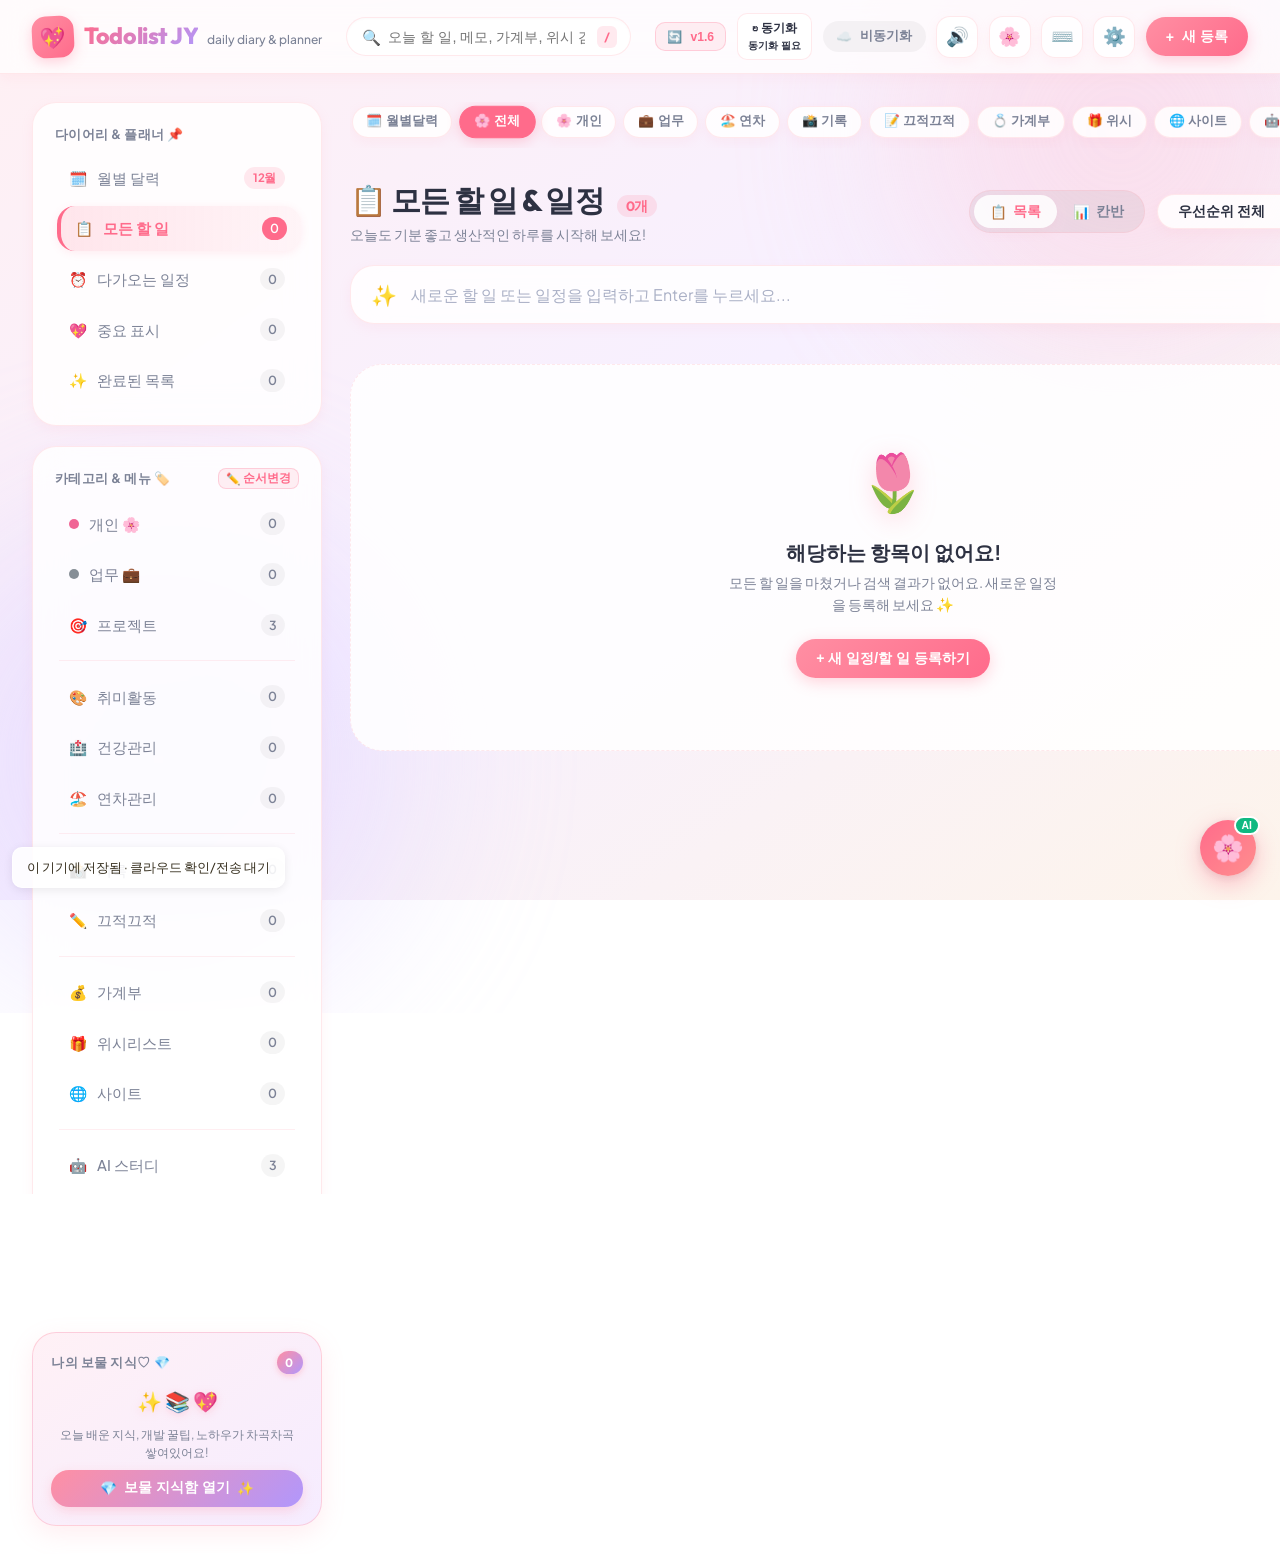
==== commit 44deea08: "feat: sync immutable encrypted records and attachments incrementally" ====
--- a/ToDoList.html
+++ b/ToDoList.html
@@ -2997,7 +2997,10 @@
   <script src="js/sync-originals.js?v=20260927_storage1"></script>
   <script src="js/main-storage.js?v=20260927_storage1"></script>
   <script src="js/sync/diagnostics.js?v=20260927_diag1"></script>
-  <script src="js/app.js?v=20260927_diag1"></script>
+  <script src="js/sync/protocol.js?v=20260927_objects1"></script>
+  <script src="js/sync/object-transport.js?v=20260927_objects1"></script>
+  <script src="js/sync/manager.js?v=20260927_objects1"></script>
+  <script src="js/app.js?v=20260927_objects1"></script>
   <script src="js/treasure.js?v=20260926_union1"></script>
 </body>
 </html>
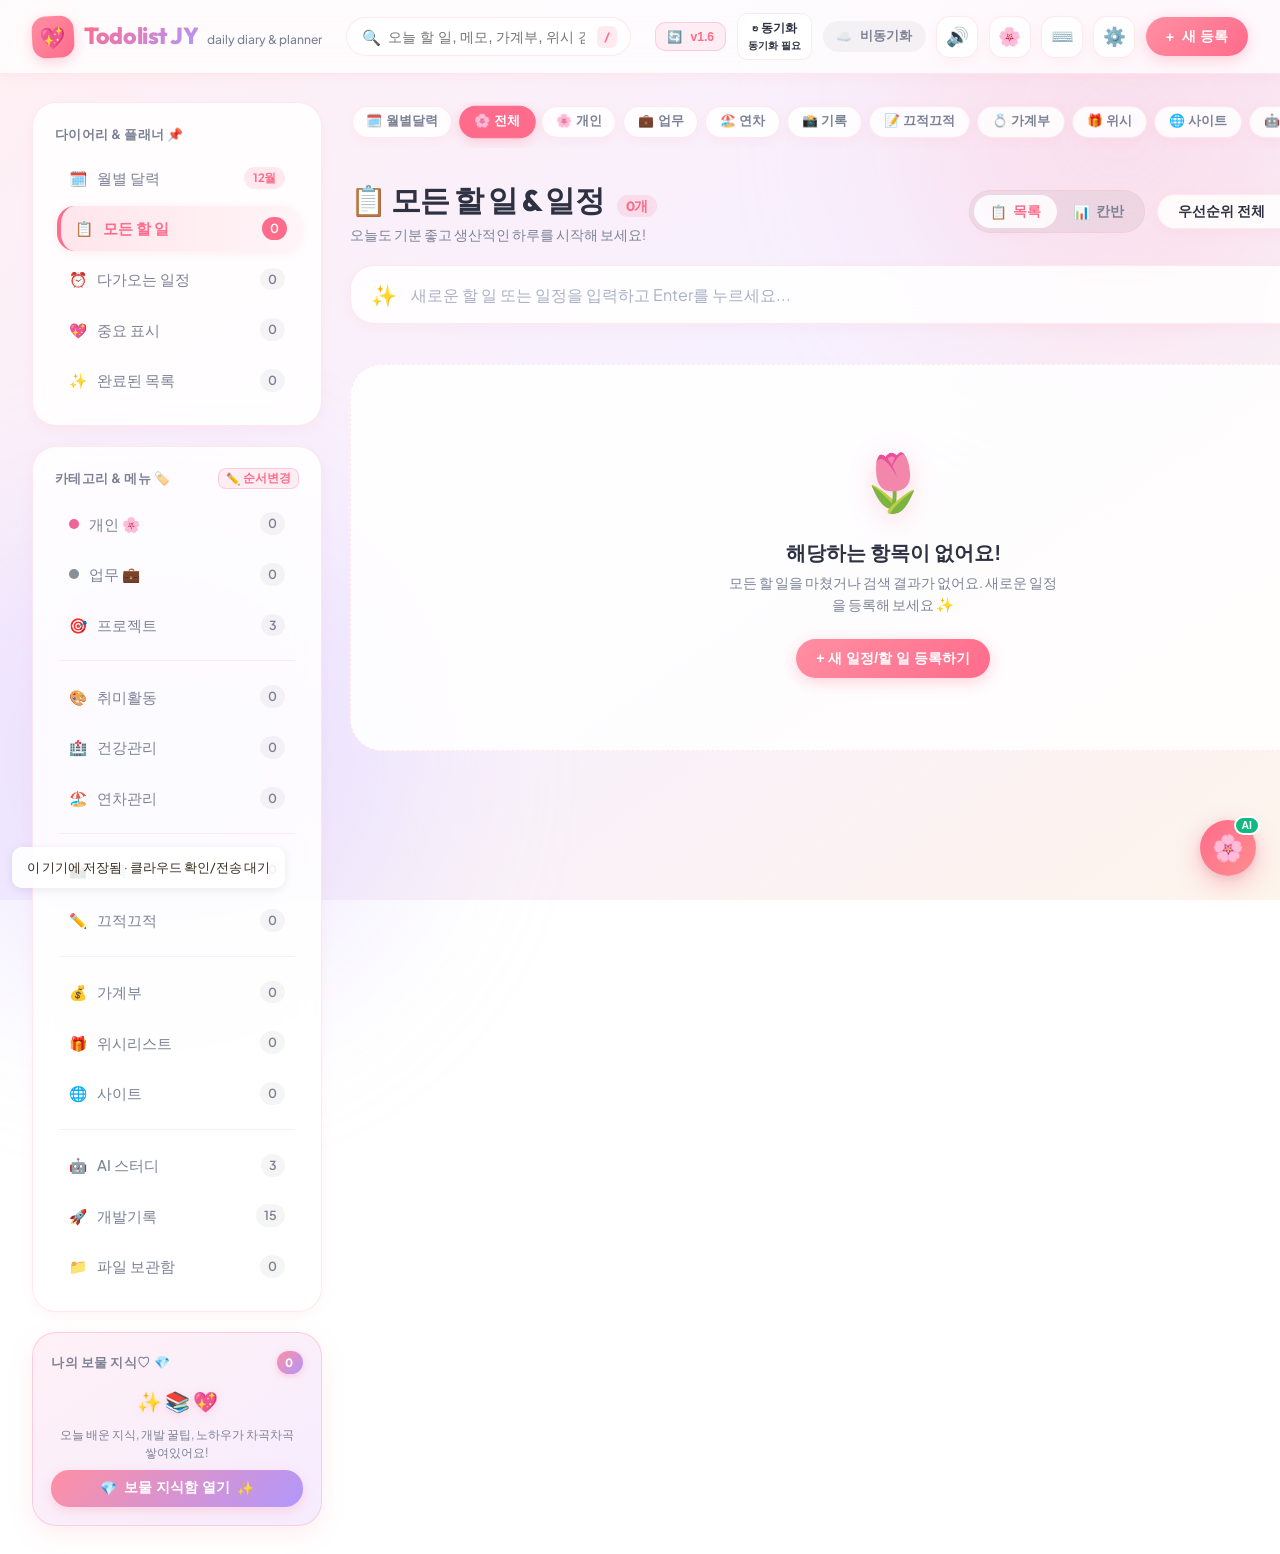
==== commit a2e00edc: "fix: share conditional upload recovery across sync objects" ====
--- a/ToDoList.html
+++ b/ToDoList.html
@@ -20,7 +20,7 @@
   <meta http-equiv="Expires" content="0">
 
   <!-- CSS Stylesheets -->
-  <link rel="stylesheet" href="css/style.css?v=20260916_mobile3">
+  <link rel="stylesheet" href="css/style.css?v=20260927_syncerror1">
   <link rel="stylesheet" href="css/animations.css?v=20260912_v152">
 
   <!-- Global Error Logger (스크립트 오류 실시간 화면 감지) -->
@@ -2998,8 +2998,8 @@
   <script src="js/main-storage.js?v=20260927_storage1"></script>
   <script src="js/sync/diagnostics.js?v=20260927_diag1"></script>
   <script src="js/sync/protocol.js?v=20260927_objects1"></script>
-  <script src="js/sync/object-transport.js?v=20260927_objects1"></script>
-  <script src="js/sync/manager.js?v=20260927_objects1"></script>
+  <script src="js/sync/object-transport.js?v=20260927_objects2"></script>
+  <script src="js/sync/manager.js?v=20260927_objects2"></script>
   <script src="js/app.js?v=20260927_objects1"></script>
   <script src="js/treasure.js?v=20260926_union1"></script>
 </body>
--- a/css/style.css
+++ b/css/style.css
@@ -3939,7 +3939,7 @@
   box-shadow: 0 2px 10px rgba(0, 0, 0, 0.08);
 }
 
-#local-save-status[data-sync-notice="true"] {
+#local-save-status[data-sync-notice="true"]:not([data-save-status="syncFailed"]) {
   animation: save-notice-dismiss 3s forwards;
 }
 
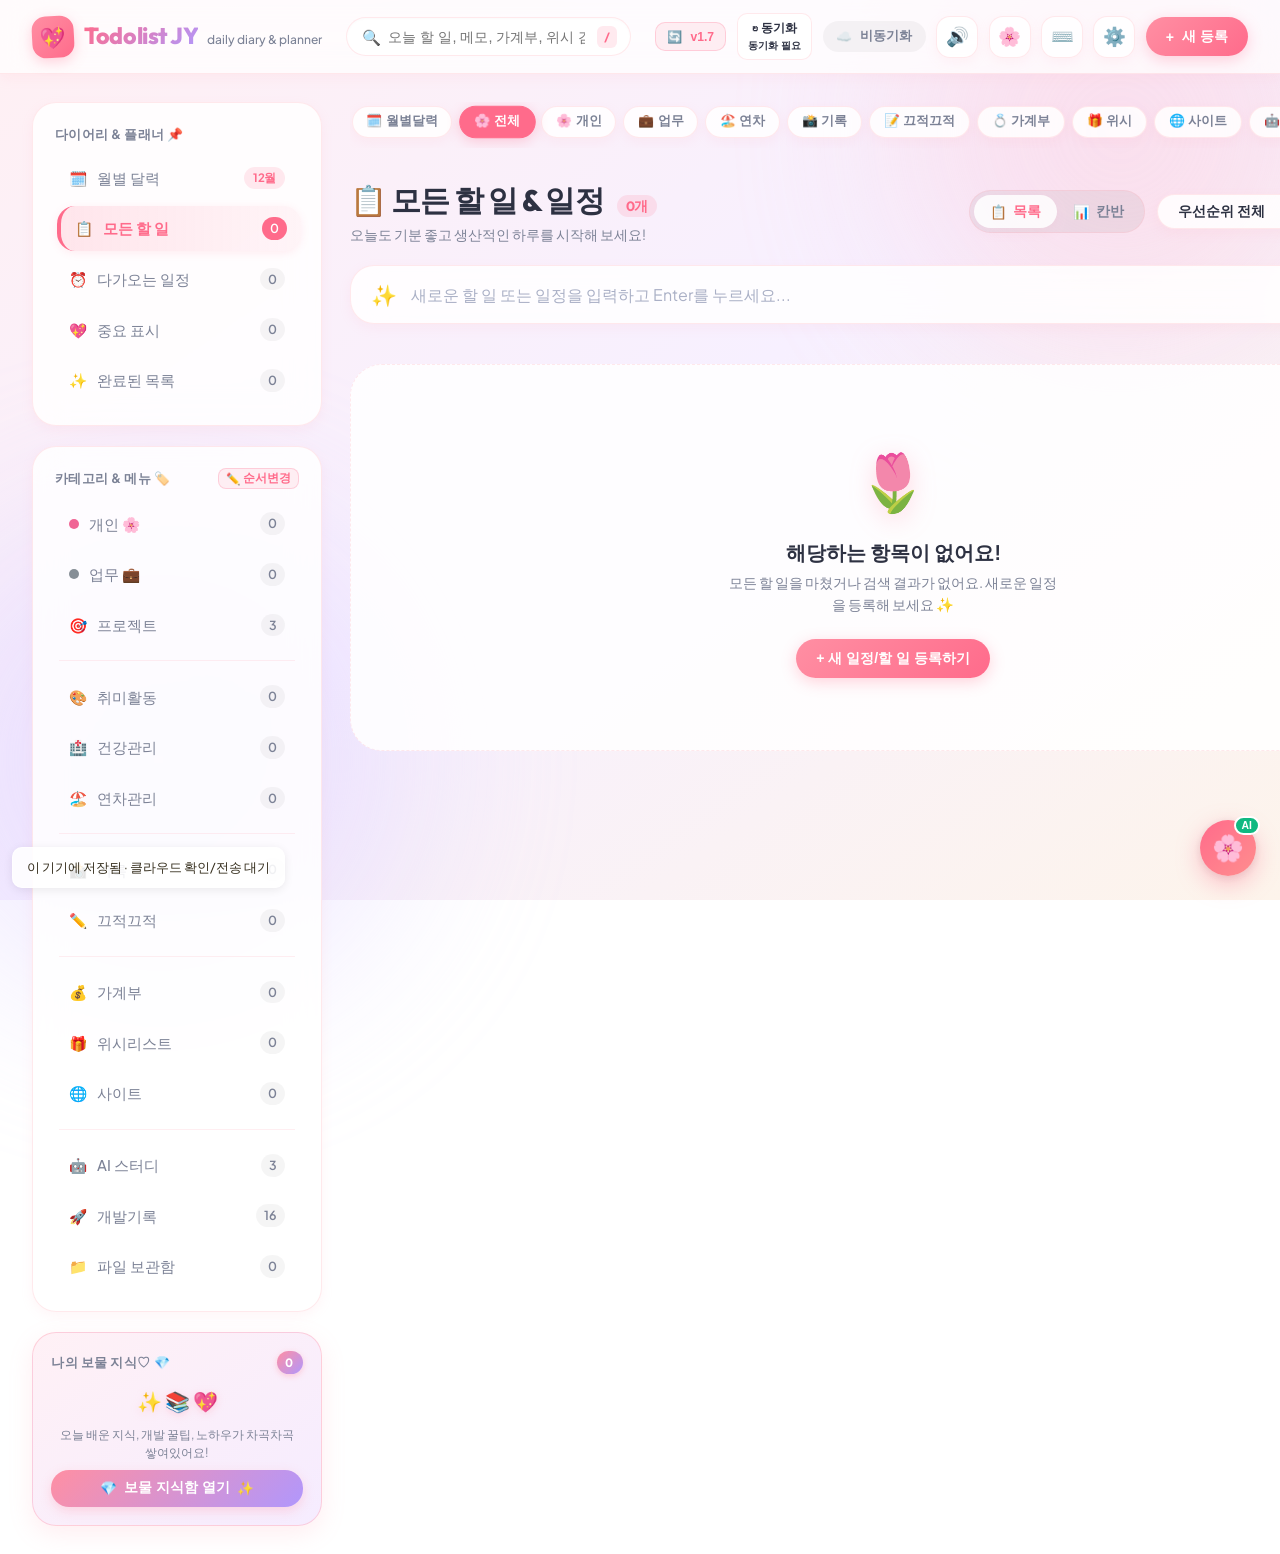
==== commit fca871b9: "docs: publish v1.7 sync and seven-phase refactor history" ====
--- a/ToDoList.html
+++ b/ToDoList.html
@@ -82,9 +82,9 @@
 
       <div class="header-actions">
         <!-- Instant Reload Button for Mobile & PC Cache Refresh -->
-        <button id="btn-force-reload" class="btn" style="padding: 0.42rem 0.7rem; font-size: 0.76rem; background: rgba(255, 107, 139, 0.1); color: var(--primary); font-weight: 800; cursor: pointer; border: 1px solid rgba(255, 107, 139, 0.25); border-radius: 10px;" title="최신 버전으로 즉시 새로고침 (v1.6)" onclick="window.location.reload(true);">
+        <button id="btn-force-reload" class="btn" style="padding: 0.42rem 0.7rem; font-size: 0.76rem; background: rgba(255, 107, 139, 0.1); color: var(--primary); font-weight: 800; cursor: pointer; border: 1px solid rgba(255, 107, 139, 0.25); border-radius: 10px;" title="최신 버전으로 즉시 새로고침 (v1.7)" onclick="window.location.reload(true);">
           <span>🔄</span>
-          <span>v1.6</span>
+          <span>v1.7</span>
         </button>
 
         <button type="button" id="btn-manual-sync" class="btn manual-sync-button" data-state="pending" aria-describedby="local-save-status" title="이 기기의 최신 저장 데이터를 Firebase에 동기화">
@@ -1244,7 +1244,7 @@
               <p>Todolist JY의 일자별·버전별 개발 내역 및 기능 업데이트 기록입니다 ✨</p>
             </div>
             <div style="font-size: 0.85rem; color: var(--text-muted);">
-              최신 버전: <strong style="color: var(--primary); font-weight: 800;">v1.6 (2026.09.17)</strong>
+              최신 버전: <strong style="color: var(--primary); font-weight: 800;">v1.7 (2026.09.27)</strong>
             </div>
           </div>
 
@@ -2983,7 +2983,7 @@
   <script>if(window.pdfjsLib) pdfjsLib.GlobalWorkerOptions.workerSrc='https://cdn.jsdelivr.net/npm/pdfjs-dist@3.11.174/build/pdf.worker.min.js';</script>
 
   <!-- Application Logic Scripts (Phase 1 Modularization) -->
-  <script src="js/utils/constants.js?v=20260917_v16_guide2"></script>
+  <script src="js/utils/constants.js?v=20260927_v17"></script>
   <script src="js/utils/helpers.js?v=20260912_v152"></script>
   <script src="js/services/crypto.js?v=20260927_payload1"></script>
   <script src="js/memo-transfer.js?v=20260927_storage1"></script>
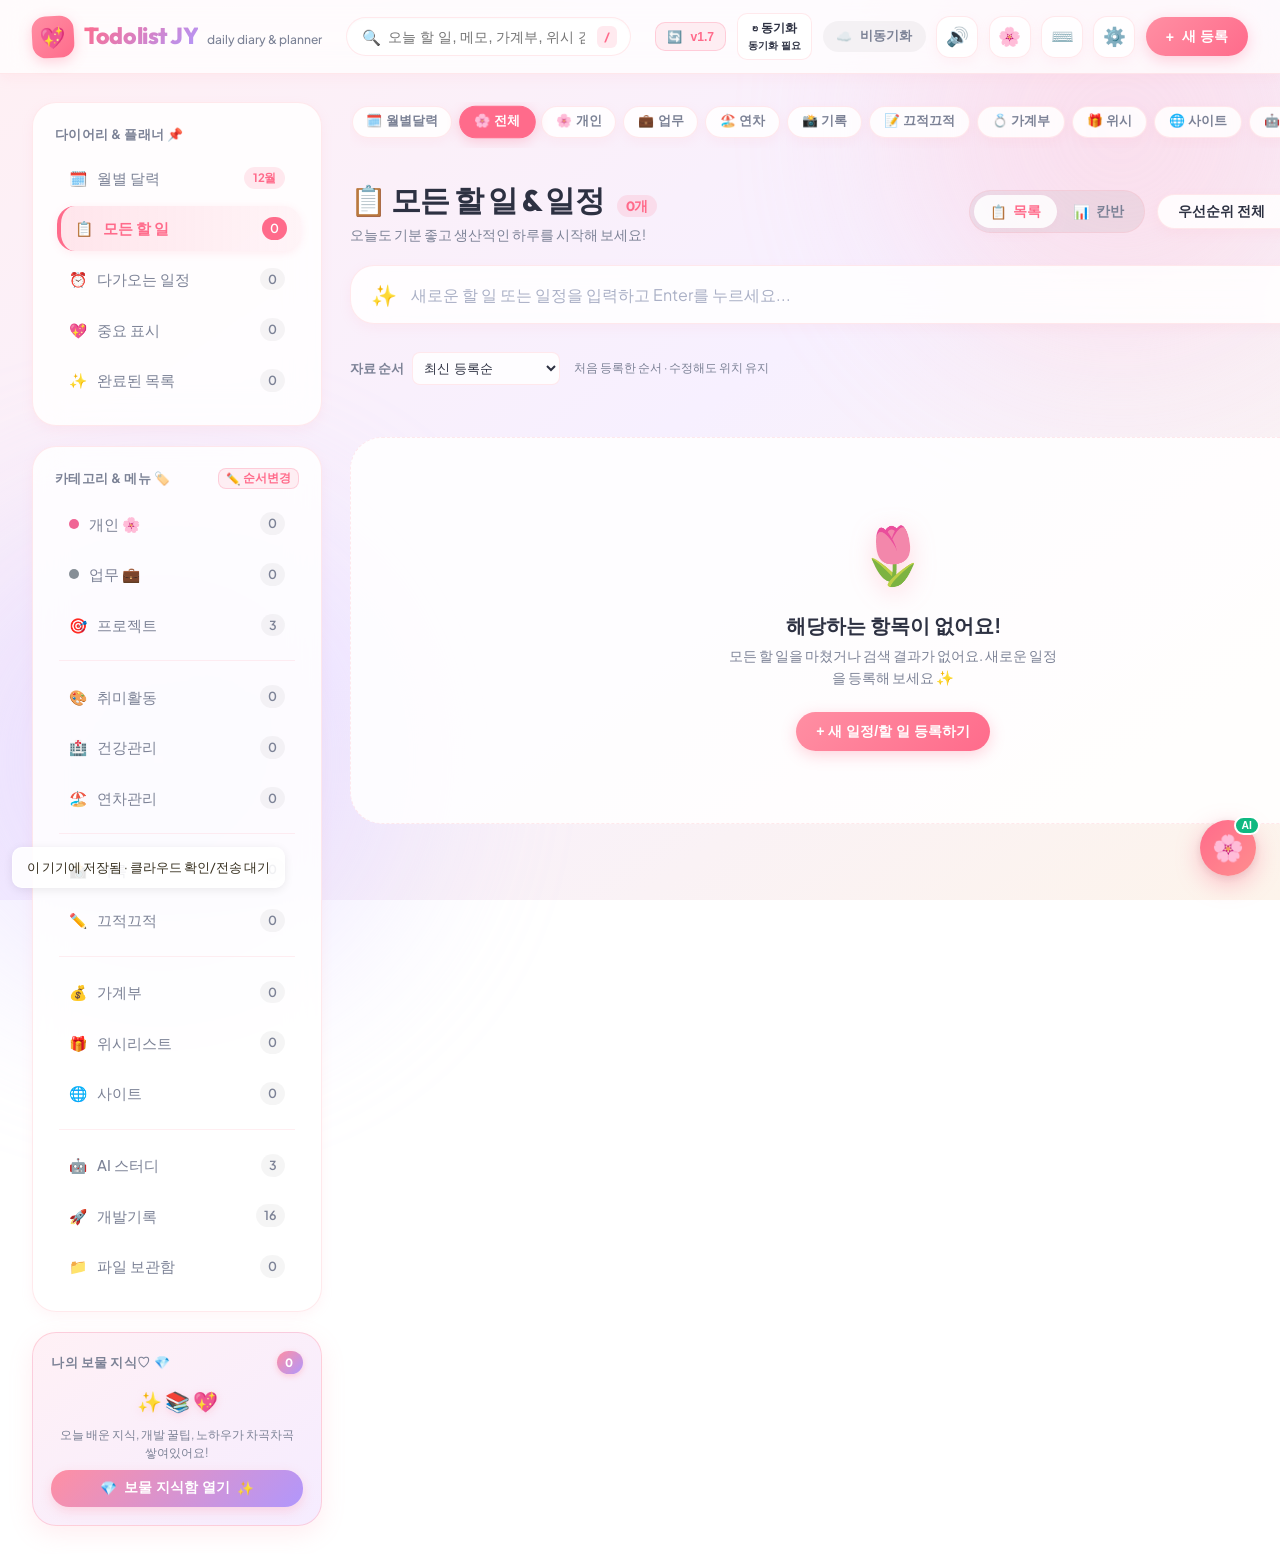
==== commit c9900810: "feat: improve health attachments and list ordering" ====
--- a/ToDoList.html
+++ b/ToDoList.html
@@ -20,7 +20,7 @@
   <meta http-equiv="Expires" content="0">
 
   <!-- CSS Stylesheets -->
-  <link rel="stylesheet" href="css/style.css?v=20260927_syncerror1">
+  <link rel="stylesheet" href="css/style.css?v=20260927_improvements1">
   <link rel="stylesheet" href="css/animations.css?v=20260912_v152">
 
   <!-- Global Error Logger (스크립트 오류 실시간 화면 감지) -->
@@ -278,7 +278,8 @@
               <select id="sort-select" class="select-dropdown" aria-label="정렬 기준">
                 <option value="dueDate">마감일순</option>
                 <option value="priority">우선순위순</option>
-                <option value="createdAt">최신 등록순</option>
+                <option value="createdAt" selected>최신 등록순</option>
+                <option value="manual">직접 정렬</option>
                 <option value="title">가나다순</option>
               </select>
             </div>
@@ -2035,6 +2036,11 @@
 
         <!-- Note Title -->
         <div class="form-group">
+          <label class="form-label" for="health-input-status">진행 상태</label>
+          <select id="health-input-status" class="form-select" style="margin-bottom: 1rem;">
+            <option value="in-progress">진행중</option>
+            <option value="completed">진행완료</option>
+          </select>
           <label class="form-label" for="health-input-title">메모 이름 (제목) *</label>
           <input type="text" id="health-input-title" class="form-input" placeholder="예: 정기 초음파 검진, 스케일링, 수술 전 혈액검사 등" required>
         </div>
@@ -2988,19 +2994,20 @@
   <script src="js/services/crypto.js?v=20260927_payload1"></script>
   <script src="js/memo-transfer.js?v=20260927_storage1"></script>
   <script src="js/features/devlog/view.js?v=20260918_mod2_devlog1"></script>
-  <script src="js/features/ai-study/view.js?v=20260919_mod3_ai1"></script>
-  <script src="js/features/sites/view.js?v=20260919_mod4_sites1"></script>
-  <script src="js/features/vacation/view.js?v=20260919_mod5_vacation5"></script>
-  <script src="js/features/hobby/view.js?v=20260919_mod6_hobby5"></script>
-  <script src="js/features/health/attachments.js?v=20260919_mod7_health1"></script>
-  <script src="js/features/health/view.js?v=20260919_mod7_health4"></script>
+  <script src="js/features/ai-study/view.js?v=20260927_improvements1"></script>
+  <script src="js/features/sites/view.js?v=20260927_improvements1"></script>
+  <script src="js/features/vacation/view.js?v=20260927_improvements1"></script>
+  <script src="js/features/hobby/view.js?v=20260927_improvements1"></script>
+  <script src="js/features/health/attachments.js?v=20260927_improvements1"></script>
+  <script src="js/features/health/view.js?v=20260927_improvements1"></script>
   <script src="js/sync-originals.js?v=20260927_storage1"></script>
   <script src="js/main-storage.js?v=20260927_storage1"></script>
   <script src="js/sync/diagnostics.js?v=20260927_diag1"></script>
   <script src="js/sync/protocol.js?v=20260927_objects1"></script>
   <script src="js/sync/object-transport.js?v=20260927_objects2"></script>
   <script src="js/sync/manager.js?v=20260927_objects2"></script>
-  <script src="js/app.js?v=20260927_objects1"></script>
-  <script src="js/treasure.js?v=20260926_union1"></script>
+  <script src="js/list-order.js?v=20260927_order1"></script>
+  <script src="js/app.js?v=20260927_improvements1"></script>
+  <script src="js/treasure.js?v=20260927_improvements1"></script>
 </body>
 </html>
--- a/css/style.css
+++ b/css/style.css
@@ -8365,3 +8365,29 @@
     gap: 0.75rem;
   }
 }
+
+/* Health progress is edited in the form; badges are read-only. */
+.health-status-badge { display:inline-flex; flex-shrink:0; padding:3px 9px; border-radius:999px; font-size:.75rem; font-weight:700; }
+.health-status-badge.is-progress { color:#8a5400; background:#fff1c2; }
+.health-status-badge.is-completed { color:#116149; background:#d8f6e9; }
+[data-theme="dark"] .health-status-badge.is-progress { color:#ffe2a5; background:#634819; }
+[data-theme="dark"] .health-status-badge.is-completed { color:#b7f5de; background:#184c3c; }
+
+/* Ordering controls live above each list, and are available on touch/keyboard. */
+.list-order-toolbar { display:flex; flex-wrap:wrap; align-items:center; gap:8px 14px; margin:8px 0 12px; font-size:.82rem; color:var(--text-muted); }
+.list-order-toolbar[hidden] { display:none; }
+.list-order-toolbar label { display:flex; align-items:center; gap:8px; font-weight:700; }
+.list-order-toolbar select { color:var(--text-main); background:var(--bg-card, var(--bg-main)); border:1px solid var(--border-color,#ddd); border-radius:8px; padding:7px; }
+.list-order-hint { font-size:.75rem; }
+.list-order-tools { display:flex; align-items:center; gap:4px; margin:0 0 8px; }
+.list-order-tab { display:flex; flex-direction:column; flex-shrink:0; }
+.list-order-tab > .list-order-tools { justify-content:center; margin:6px 0 0; }
+.list-order-tools button { min-width:32px; min-height:32px; border:1px solid var(--border-color,#ddd); border-radius:6px; color:var(--text-main); background:var(--bg-card,transparent); cursor:pointer; }
+.list-order-tools button:disabled { opacity:.3; cursor:default; }
+.list-order-tools [data-order-handle] { cursor:grab; touch-action:none; font-size:20px; }
+.list-order-tools button:focus-visible { outline:2px solid var(--primary); outline-offset:2px; }
+.task-card > .list-order-tools { flex-direction:column; flex-shrink:0; align-self:center; margin:0 8px 0 0; }
+.list-order-dragging { opacity:.5; }
+.list-order-before { box-shadow:0 -4px 0 var(--primary)!important; }
+.list-order-after { box-shadow:0 4px 0 var(--primary)!important; }
+@media(max-width:600px) { .list-order-tools button { min-width:40px; min-height:40px; } .list-order-hint { flex-basis:100%; } }
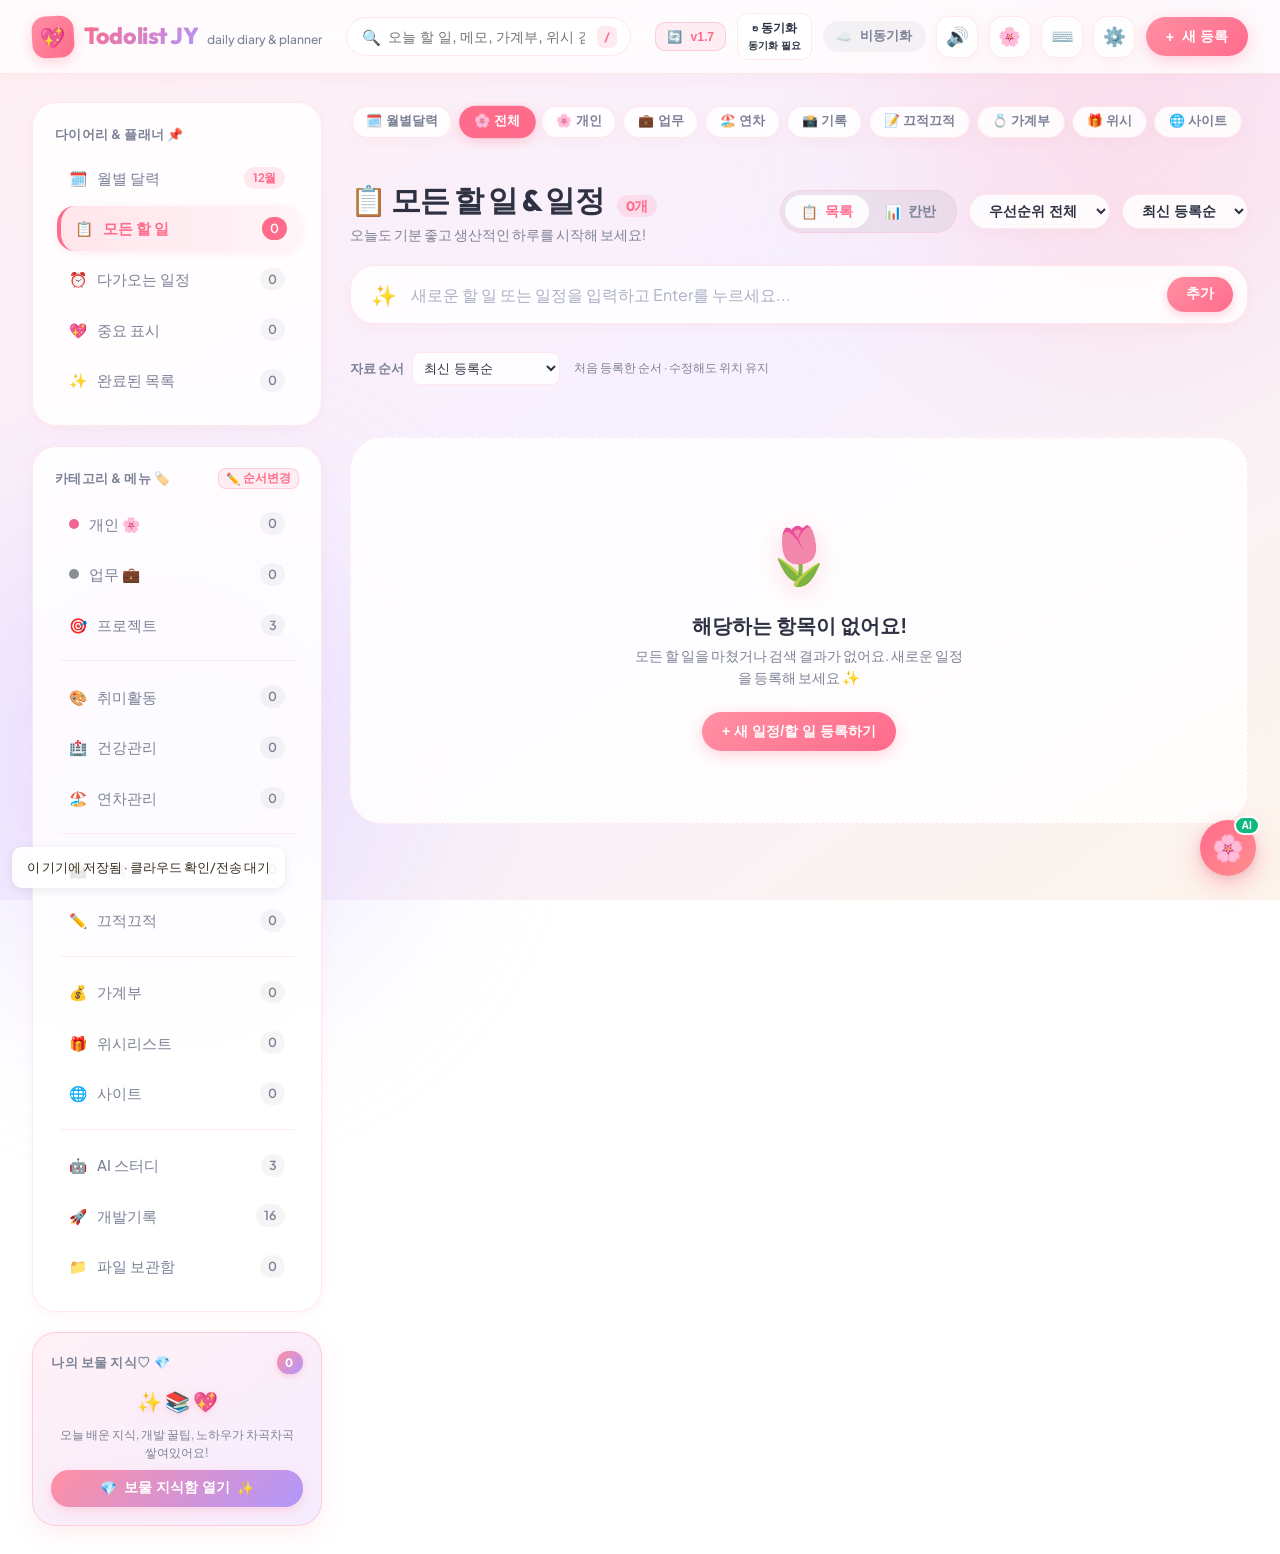
==== commit f5530989: "fix: improve mobile text layouts and home screen icons" ====
--- a/ToDoList.html
+++ b/ToDoList.html
@@ -8,8 +8,9 @@
   <meta name="theme-color" content="#fff0f3">
   <!-- App Icons & PWA Manifest -->
   <link rel="manifest" href="manifest.json">
-  <link rel="icon" type="image/svg+xml" href="favicon.svg">
-  <link rel="apple-touch-icon" href="favicon.svg">
+  <link rel="icon" type="image/svg+xml" href="favicon.svg?v=20261002">
+  <link rel="icon" type="image/png" sizes="32x32" href="icons/favicon-32.png?v=20261002">
+  <link rel="apple-touch-icon" sizes="180x180" href="icons/apple-touch-icon.png?v=20261002">
   <meta name="mobile-web-app-capable" content="yes">
   <meta name="description" content="Todolist JY - 아이폰 스타일의 아기자기하고 깔끔한 프리미엄 다이어리 플래너, 가계부, 위시리스트 & 끄적끄적 메모장">
   <title>Todolist JY 🌸 | 나만의 감성 다이어리 & 가계부 플래너</title>
@@ -20,7 +21,7 @@
   <meta http-equiv="Expires" content="0">
 
   <!-- CSS Stylesheets -->
-  <link rel="stylesheet" href="css/style.css?v=20260927_improvements1">
+  <link rel="stylesheet" href="css/style.css?v=20261002_mobile1">
   <link rel="stylesheet" href="css/animations.css?v=20260912_v152">
 
   <!-- Global Error Logger (스크립트 오류 실시간 화면 감지) -->
@@ -659,7 +660,7 @@
               </h3>
               
               <!-- Year Filter Dropdown -->
-              <div style="display: flex; align-items: center; gap: 0.4rem;">
+              <div class="vacation-history-filters" style="display: flex; align-items: center; gap: 0.4rem;">
                 <label for="vacation-filter-year" style="font-size: 0.78rem; font-weight: 700; color: var(--text-muted);">년도:</label>
                 <select id="vacation-filter-year" class="form-select" style="padding: 0.35rem 0.65rem; font-size: 0.8rem; border-radius: 8px; width: auto; font-weight: 700;">
                   <option value="all">전체 년도</option>
@@ -2996,7 +2997,7 @@
   <script src="js/features/devlog/view.js?v=20260918_mod2_devlog1"></script>
   <script src="js/features/ai-study/view.js?v=20260927_improvements1"></script>
   <script src="js/features/sites/view.js?v=20260927_improvements1"></script>
-  <script src="js/features/vacation/view.js?v=20260927_improvements1"></script>
+  <script src="js/features/vacation/view.js?v=20261002_mobile1"></script>
   <script src="js/features/hobby/view.js?v=20260927_improvements1"></script>
   <script src="js/features/health/attachments.js?v=20260927_improvements1"></script>
   <script src="js/features/health/view.js?v=20260927_improvements1"></script>
--- a/css/style.css
+++ b/css/style.css
@@ -5085,6 +5085,43 @@
   display: inline-flex;
   align-items: center;
   gap: 0.3rem;
+  flex-shrink: 0;
+  white-space: nowrap;
+}
+
+.vacation-item-content {
+  display: flex;
+  align-items: center;
+  gap: 0.85rem;
+  flex: 1;
+  min-width: 0;
+}
+
+.vacation-item-details {
+  display: flex;
+  align-items: baseline;
+  flex-wrap: wrap;
+  gap: 0.25rem 0.65rem;
+  min-width: 0;
+}
+
+.vacation-item-date {
+  font-weight: 800;
+  font-size: 0.95rem;
+  white-space: nowrap;
+}
+
+.vacation-item-reason {
+  font-size: 0.85rem;
+  color: var(--text-muted);
+  overflow-wrap: anywhere;
+}
+
+.vacation-item-actions {
+  display: flex;
+  align-items: center;
+  gap: 0.35rem;
+  flex-shrink: 0;
 }
 
 .vacation-type-badge.full {
@@ -8391,3 +8428,187 @@
 .list-order-before { box-shadow:0 -4px 0 var(--primary)!important; }
 .list-order-after { box-shadow:0 4px 0 var(--primary)!important; }
 @media(max-width:600px) { .list-order-tools button { min-width:40px; min-height:40px; } .list-order-hint { flex-basis:100%; } }
+
+/* Long user text must shrink with its layout and wrap instead of being clipped. */
+.content-area,
+.content-area > div,
+.site-title-box,
+.site-title-box > div,
+.health-note-card,
+.hobby-note-card,
+.aistudy-card,
+.wish-card {
+  min-width: 0;
+}
+
+.content-area,
+.modal-card {
+  overflow-wrap: anywhere;
+}
+
+@media (max-width: 992px) {
+  .dashboard-header > *,
+  .modal-header > *,
+  .form-row > *,
+  .toolbar > * {
+    min-width: 0;
+    max-width: 100%;
+  }
+
+  .dashboard-header > div:not(.view-heading),
+  .photos-header-row,
+  .site-card-header,
+  .site-card-footer,
+  .health-note-top-row,
+  .hobby-note-top-row,
+  .health-note-footer,
+  .hobby-note-footer,
+  .aistudy-card-header,
+  .note-composer-bottom,
+  .note-actions-bar,
+  .modal-footer {
+    flex-wrap: wrap;
+    gap: 0.65rem;
+  }
+
+  .site-card-header > :last-child,
+  .health-note-top-row > :last-child,
+  .hobby-note-top-row > :last-child,
+  .aistudy-card-actions {
+    flex-shrink: 0;
+    margin-left: auto;
+  }
+
+  .site-title-box {
+    flex-basis: 100%;
+    align-items: flex-start;
+  }
+
+  .health-note-top-row > :first-child,
+  .hobby-note-top-row > :first-child {
+    min-width: 0;
+    flex-wrap: wrap;
+  }
+
+  .aistudy-card-title,
+  .aistudy-summary-text,
+  .sub-card-name,
+  .sub-card-memo {
+    white-space: normal;
+    overflow: visible;
+    text-overflow: clip;
+    -webkit-line-clamp: unset;
+    max-height: none;
+  }
+
+  .health-note-submeta > *,
+  .hobby-note-submeta > *,
+  .badge,
+  .site-url-link {
+    min-width: 0;
+    max-width: 100%;
+    overflow-wrap: anywhere;
+  }
+
+  .modal-title {
+    word-break: normal;
+  }
+
+  .modal-close-btn,
+  .task-action-btn {
+    flex-shrink: 0;
+  }
+
+  .vacation-hero-card {
+    padding: 1rem;
+  }
+
+  .vacation-hero-card > :first-child,
+  .vacation-progress-container > :first-child,
+  .vacation-history-filters,
+  #vacation-month-summary-bar > div {
+    flex-wrap: wrap;
+    gap: 0.5rem;
+    min-width: 0;
+  }
+
+  .vacation-stats-grid {
+    grid-template-columns: repeat(2, minmax(0, 1fr)) !important;
+    gap: 0.65rem;
+  }
+
+  .vacation-stat-box {
+    min-width: 0;
+    padding: 0.85rem 0.65rem;
+  }
+
+  .vacation-stat-title {
+    flex-wrap: wrap;
+    gap: 0.25rem;
+  }
+
+  .vacation-stat-num {
+    font-size: 1.65rem;
+  }
+
+  .vacation-progress-container {
+    padding: 0.85rem;
+  }
+
+  #vacation-history-count {
+    flex-basis: 100%;
+    margin-left: 0 !important;
+  }
+
+  #vacation-month-summary-bar > div {
+    flex-direction: column;
+    align-items: flex-start !important;
+  }
+
+  .vacation-item-card {
+    flex-wrap: wrap;
+    padding: 1rem;
+    gap: 0.65rem;
+  }
+
+  .vacation-item-content {
+    flex: 1 1 100%;
+    flex-direction: column;
+    align-items: flex-start;
+    gap: 0.6rem;
+  }
+
+  .vacation-item-details {
+    flex-direction: column;
+    align-items: flex-start;
+    width: 100%;
+    gap: 0.35rem;
+  }
+
+  .vacation-item-actions {
+    margin-left: auto;
+  }
+
+  .vacation-item-card > .list-order-tools {
+    flex-basis: 100%;
+  }
+}
+
+@media (max-width: 768px) {
+  .notes-grid,
+  .sites-grid,
+  .health-notes-grid,
+  .hobby-notes-grid,
+  .aistudy-grid,
+  .subscriptions-grid {
+    grid-template-columns: minmax(0, 1fr) !important;
+  }
+
+  .photos-grid {
+    grid-template-columns: repeat(2, minmax(0, 1fr));
+  }
+
+  .photos-header-row {
+    flex-wrap: wrap;
+  }
+}
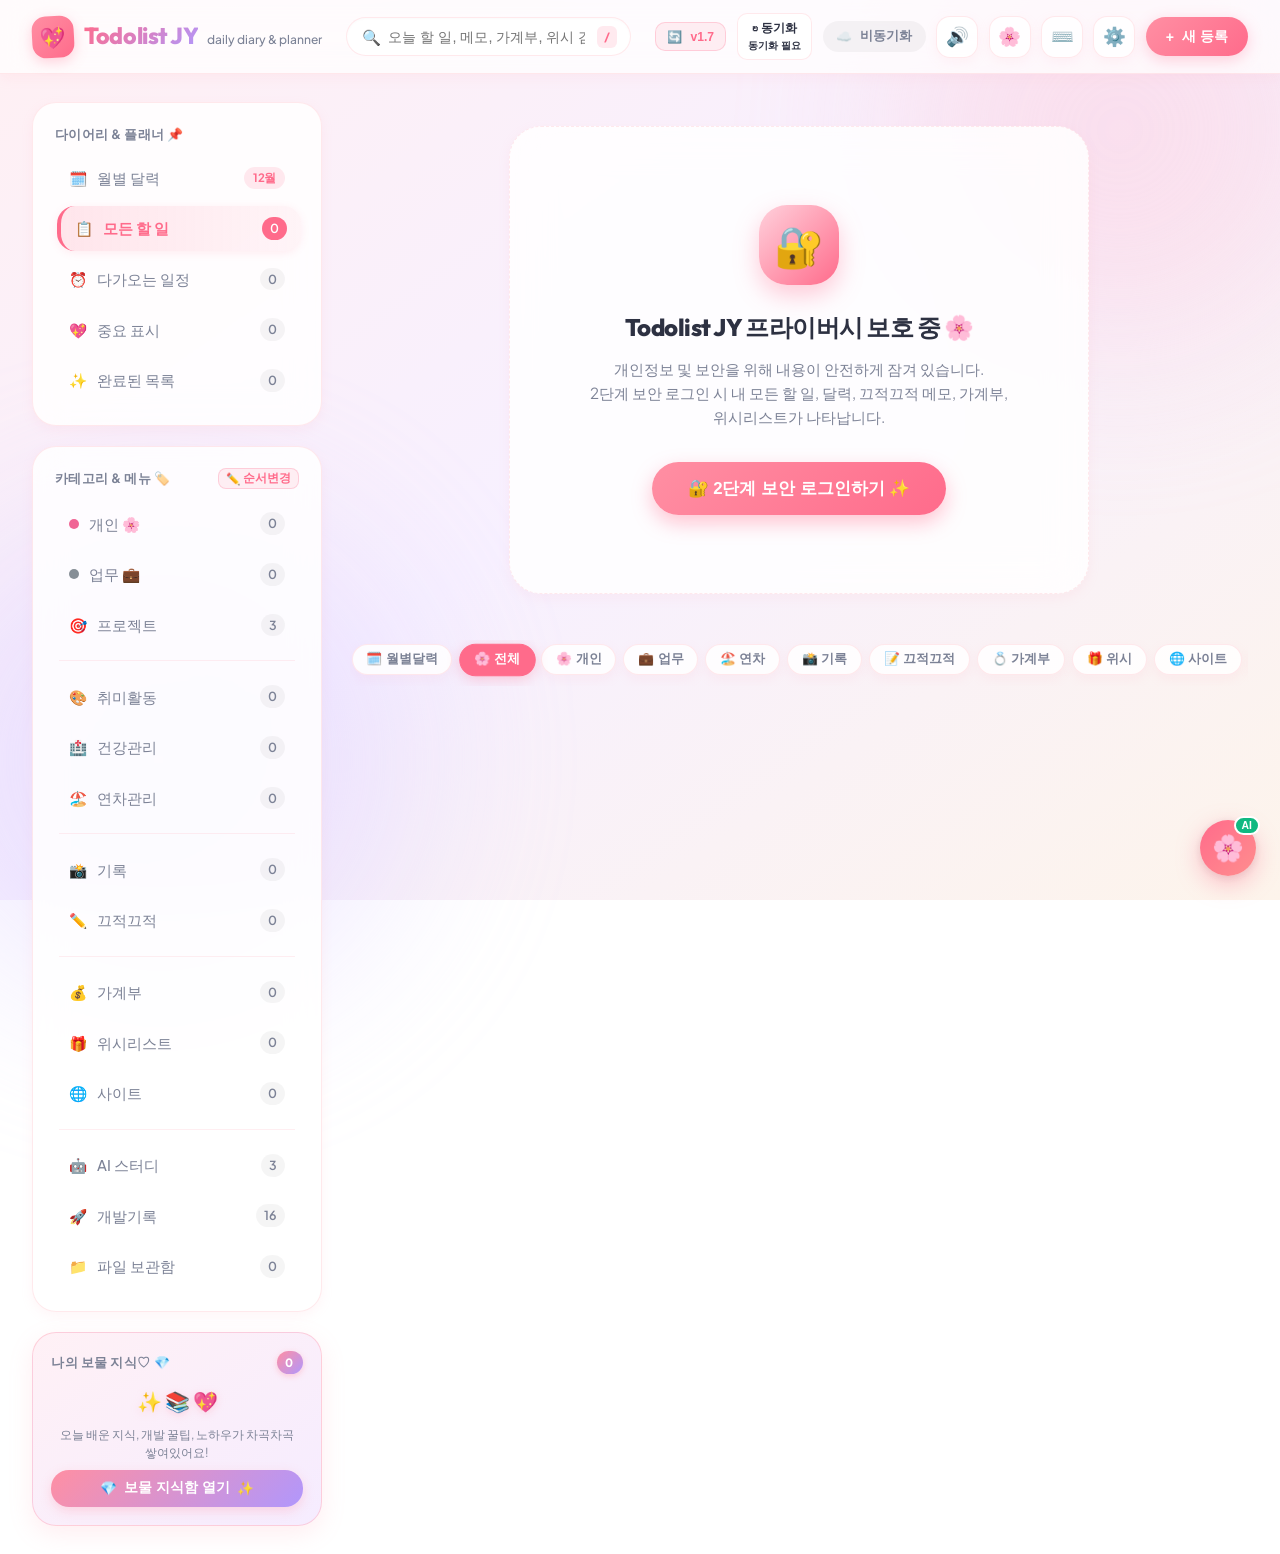
==== commit ab0f8903: "fix: restrict Firebase sync to the owner's Google account" ====
--- a/ToDoList.html
+++ b/ToDoList.html
@@ -1822,15 +1822,21 @@
   <div id="cloud-modal" class="modal-overlay" role="dialog" aria-modal="true">
     <div class="modal-card" style="max-width: 460px;">
       <div class="modal-header">
-        <h3 class="modal-title">🛡️ AES-256 E2EE 종단간 암호화 실시간 동기화</h3>
+        <h3 class="modal-title">🔒 개인 클라우드 동기화</h3>
         <button class="modal-close-btn" data-close-modal>✕</button>
       </div>
       <div style="display: flex; flex-direction: column; gap: 1rem; font-size: 0.9rem;">
         <div style="background: rgba(255, 107, 139, 0.08); border: 1px solid rgba(255, 107, 139, 0.2); padding: 0.85rem 1rem; border-radius: var(--radius-md);">
-          <div style="font-weight: 700; color: var(--primary); margin-bottom: 0.2rem;">✨ Zero-Knowledge AES-256 종단간 암호화 (E2EE)</div>
+          <div style="font-weight: 700; color: var(--primary); margin-bottom: 0.2rem;">🔒 본인 계정으로 연결하는 개인 다이어리</div>
           <p style="font-size: 0.8rem; color: var(--text-muted); line-height: 1.4;">
-            클라우드 서버에는 모든 메모와 데이터가 외계어(AES-256 암호문)로 저장되어 아무도 읽을 수 없으며, 오직 비밀번호를 입력한 내 브라우저에서만 안전하게 해독됩니다!
+            Google 로그인으로 서버 접근 권한을 확인하고, 기존 비밀번호로 암호화된 자료를 엽니다. 처음 연결하는 기기에서도 기존 아이디와 비밀번호를 그대로 사용하세요.
           </p>
+        </div>
+
+        <div style="display: flex; flex-direction: column; gap: 0.5rem;">
+          <p id="google-auth-status" role="status" style="font-size: 0.82rem; overflow-wrap: anywhere;">데이터 동기화를 위해 본인 Google 계정으로 로그인해 주세요.</p>
+          <button type="button" id="btn-google-signin" class="btn btn-primary">Google 계정으로 로그인</button>
+          <button type="button" id="btn-google-signout" class="btn" hidden>Google 계정 로그아웃</button>
         </div>
 
         <!-- Sync Active Banner -->
@@ -1847,12 +1853,12 @@
         <!-- 2-Step Security Sync Form -->
         <form id="sync-2step-form" style="display: flex; flex-direction: column; gap: 0.75rem;" autocomplete="off">
           <div class="form-group" style="margin-bottom: 0;">
-            <label class="form-label" for="sync-input-space-id" style="font-size: 0.82rem;">1단계: 나만의 동기화 아이디 / 닉네임 *</label>
+            <label class="form-label" for="sync-input-space-id" style="font-size: 0.82rem;">기존 동기화 아이디 *</label>
             <input type="text" id="sync-input-space-id" class="form-input" placeholder="나만의 아이디 입력" required autocomplete="off" style="padding: 0.65rem 0.85rem; font-size: 0.9rem;">
           </div>
 
           <div class="form-group" style="margin-bottom: 0;">
-            <label class="form-label" for="sync-input-pin" style="font-size: 0.82rem;">2단계: E2EE 복호화 보안 비밀번호 *</label>
+            <label class="form-label" for="sync-input-pin" style="font-size: 0.82rem;">기존 암호화 비밀번호 *</label>
             <input type="password" id="sync-input-pin" class="form-input" placeholder="보안 비밀번호 입력" required autocomplete="new-password" style="padding: 0.65rem 0.85rem; font-size: 0.9rem;">
           </div>
 
@@ -1861,7 +1867,7 @@
           </button>
           
           <div style="text-align: center; margin-top: 0.35rem; font-size: 0.76rem; color: var(--text-dim);">
-            * 스마트폰과 회사 PC에 동일한 아이디와 비밀번호를 입력하면 즉시 연결됩니다.
+            * 스마트폰과 회사 PC에서 같은 Google 계정과 기존 아이디·비밀번호로 연결하세요.
           </div>
         </form>
       </div>
@@ -2993,6 +2999,7 @@
   <script src="js/utils/constants.js?v=20260927_v17"></script>
   <script src="js/utils/helpers.js?v=20260912_v152"></script>
   <script src="js/services/crypto.js?v=20260927_payload1"></script>
+  <script src="js/services/firebase-auth.js?v=20261007_auth1"></script>
   <script src="js/memo-transfer.js?v=20260927_storage1"></script>
   <script src="js/features/devlog/view.js?v=20260918_mod2_devlog1"></script>
   <script src="js/features/ai-study/view.js?v=20260927_improvements1"></script>
@@ -3006,9 +3013,9 @@
   <script src="js/sync/diagnostics.js?v=20260927_diag1"></script>
   <script src="js/sync/protocol.js?v=20260927_objects1"></script>
   <script src="js/sync/object-transport.js?v=20260927_objects2"></script>
-  <script src="js/sync/manager.js?v=20260927_objects2"></script>
+  <script src="js/sync/manager.js?v=20261007_auth1"></script>
   <script src="js/list-order.js?v=20260927_order1"></script>
-  <script src="js/app.js?v=20260927_improvements1"></script>
+  <script src="js/app.js?v=20261007_auth1"></script>
   <script src="js/treasure.js?v=20260927_improvements1"></script>
 </body>
 </html>
